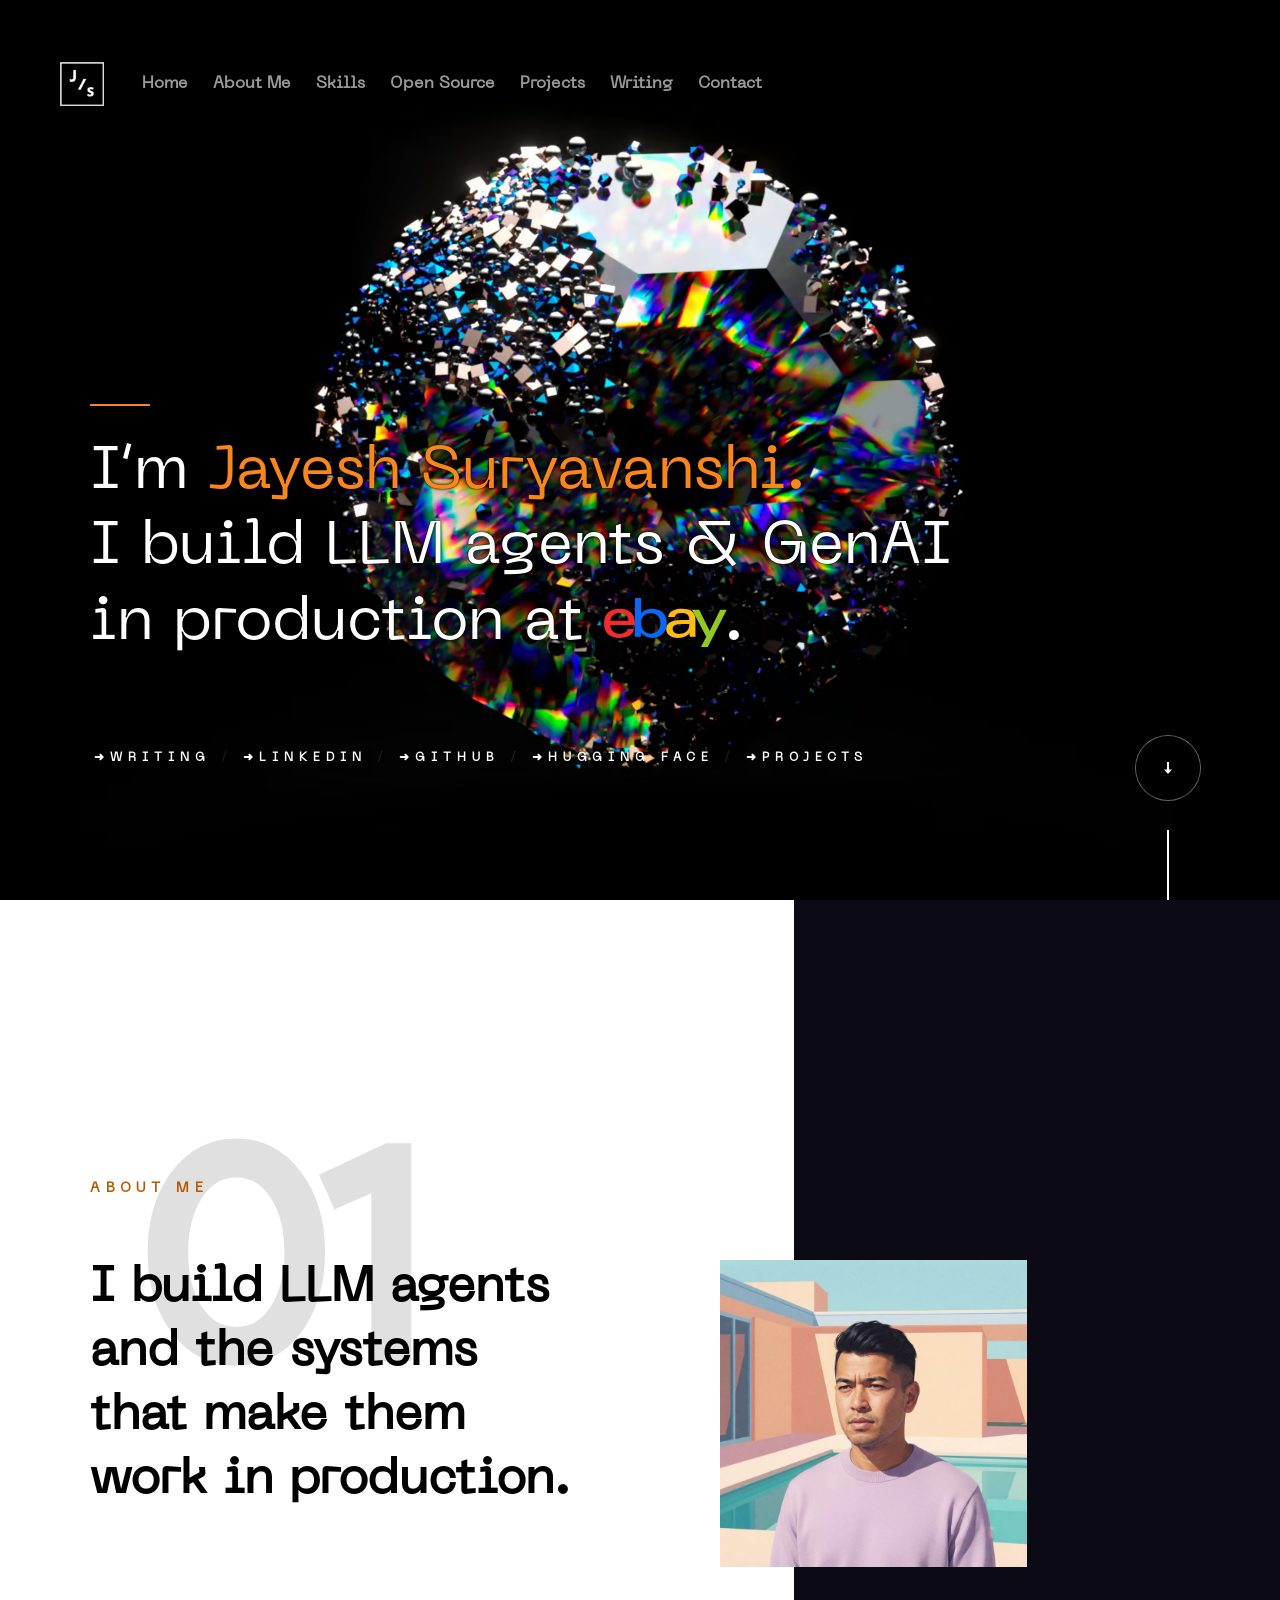
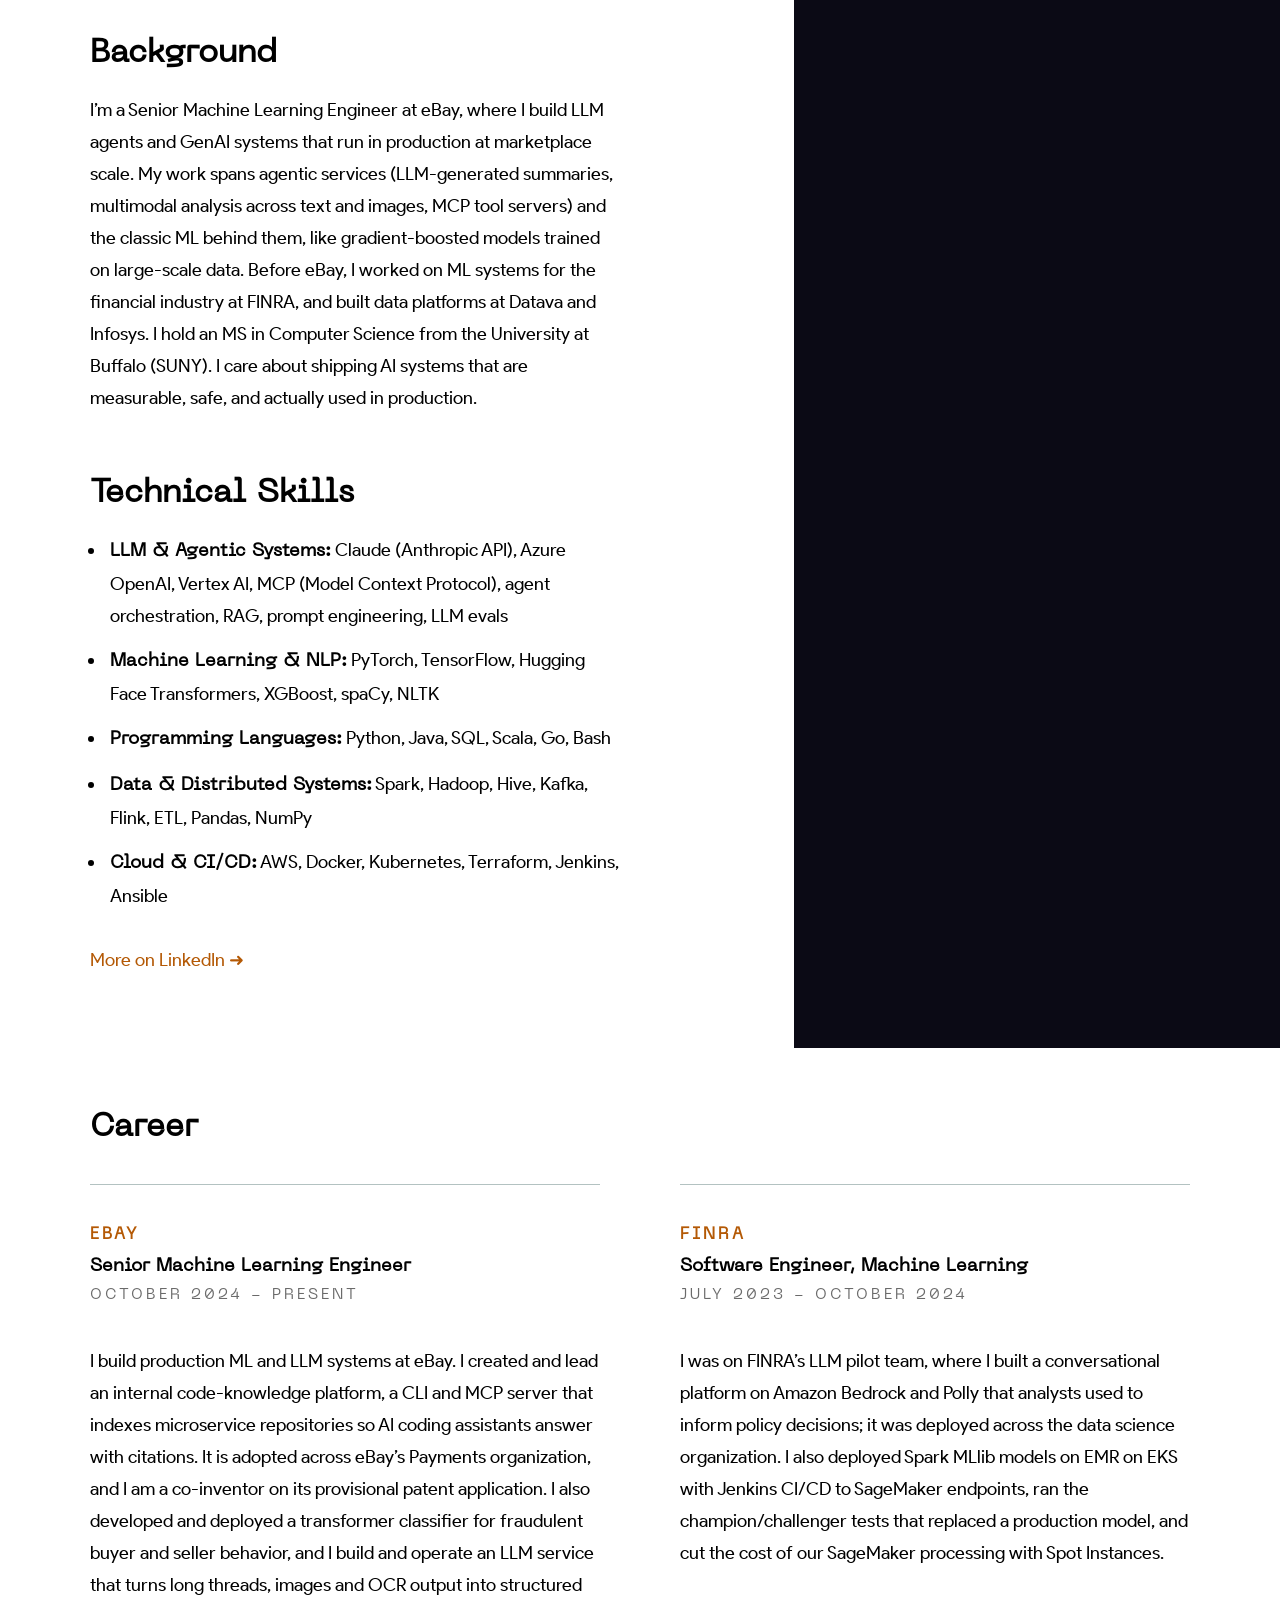
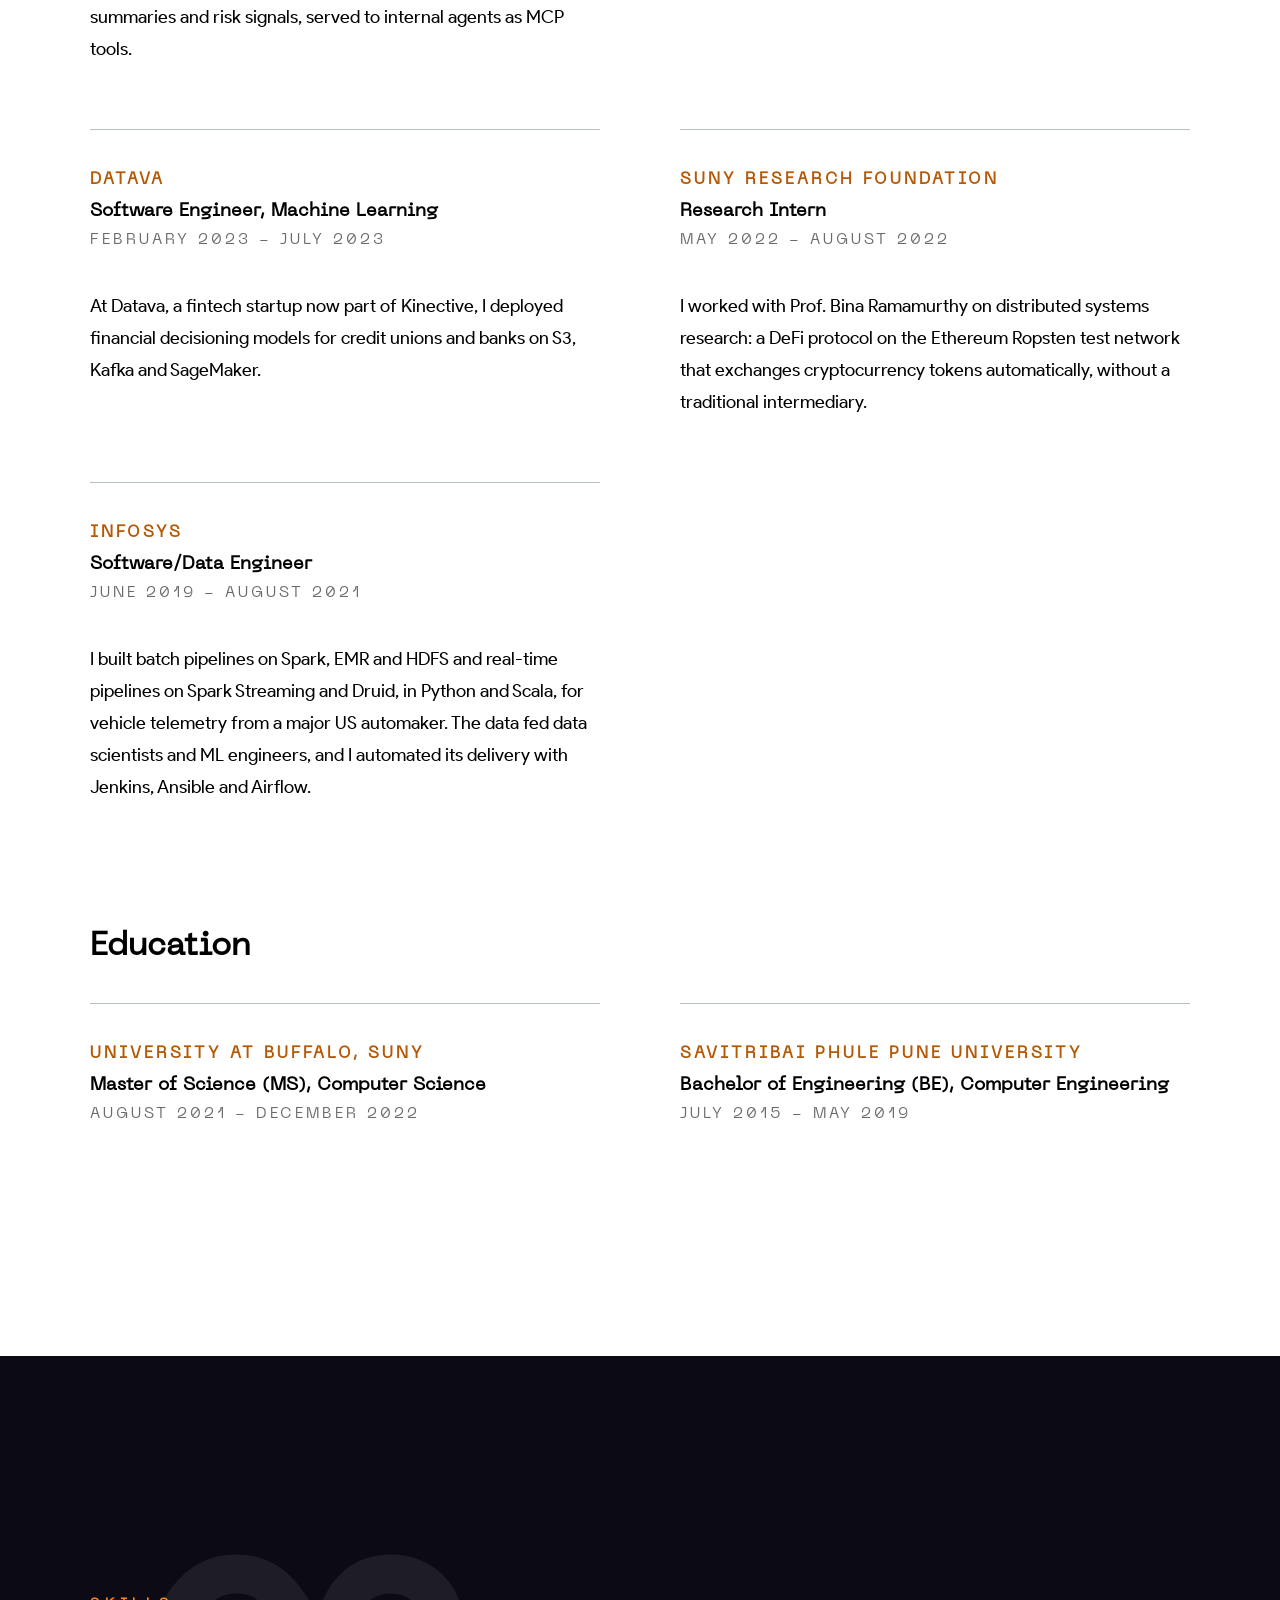
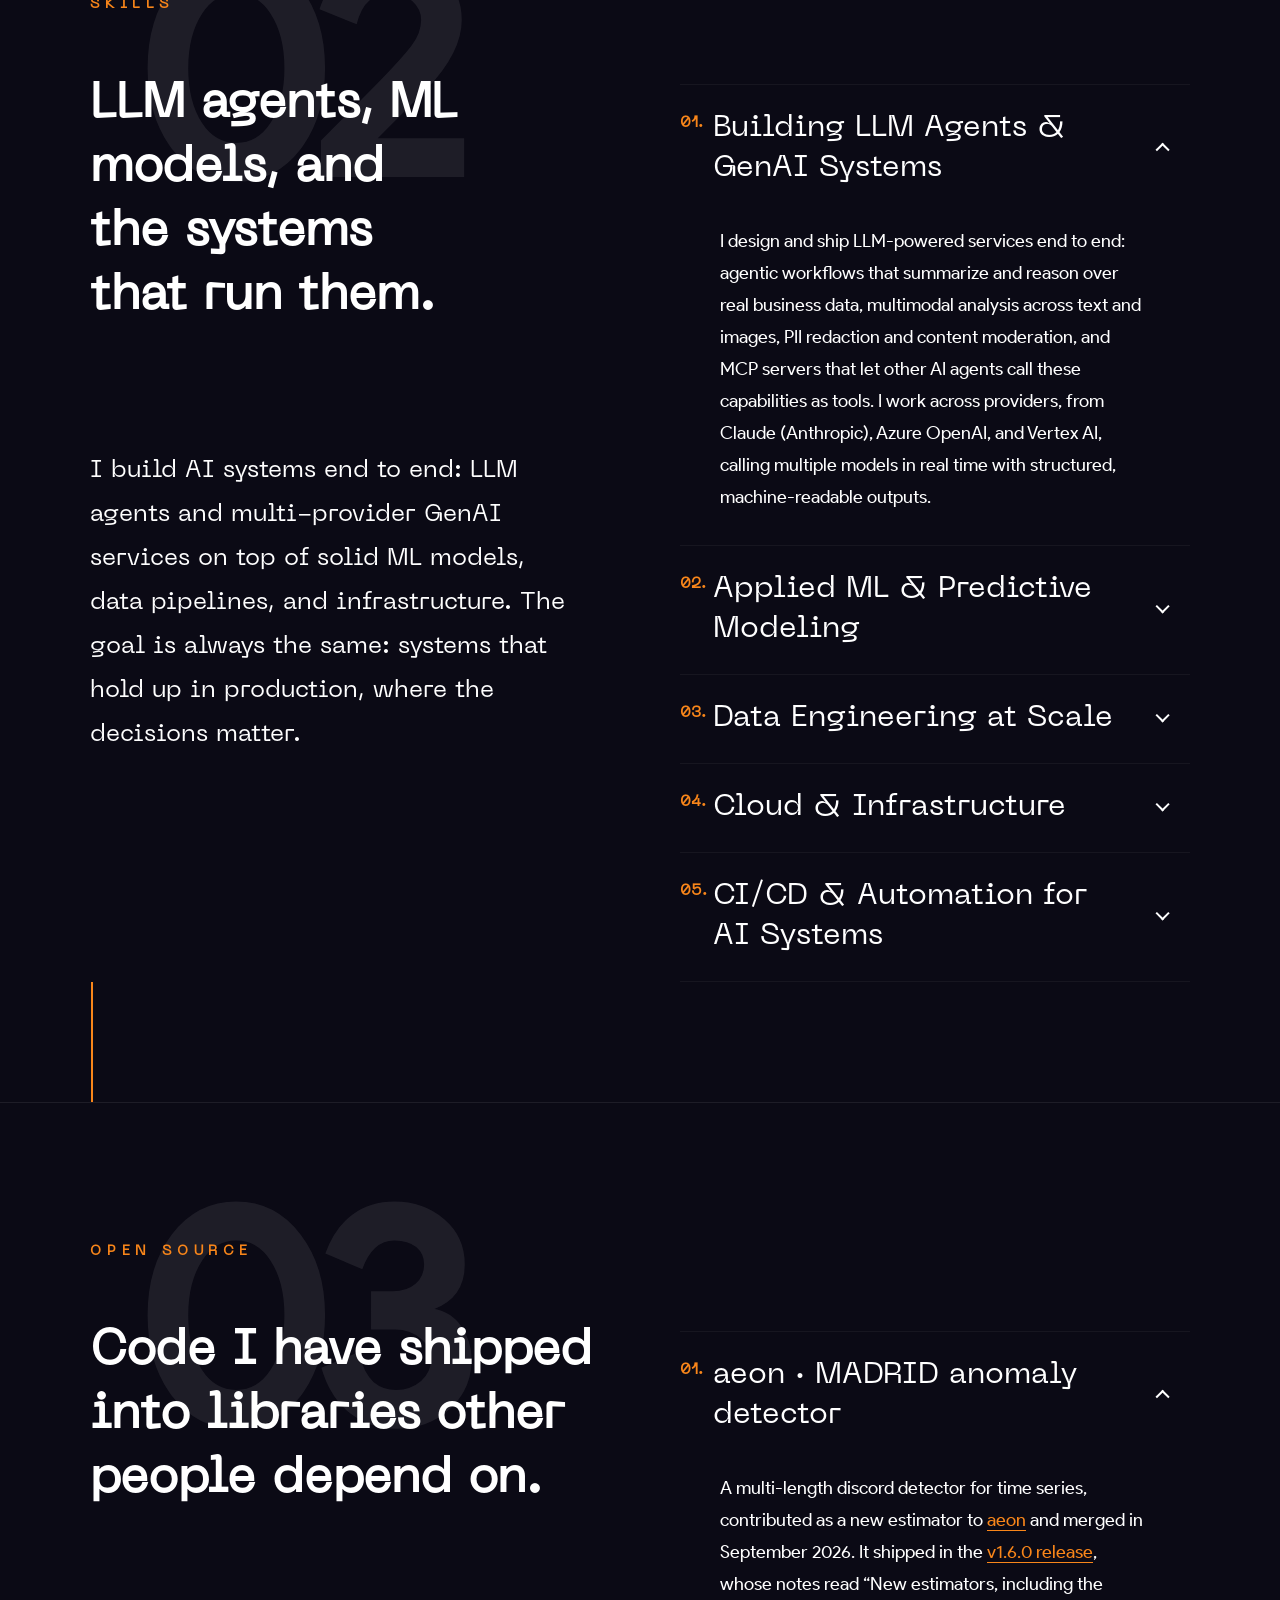
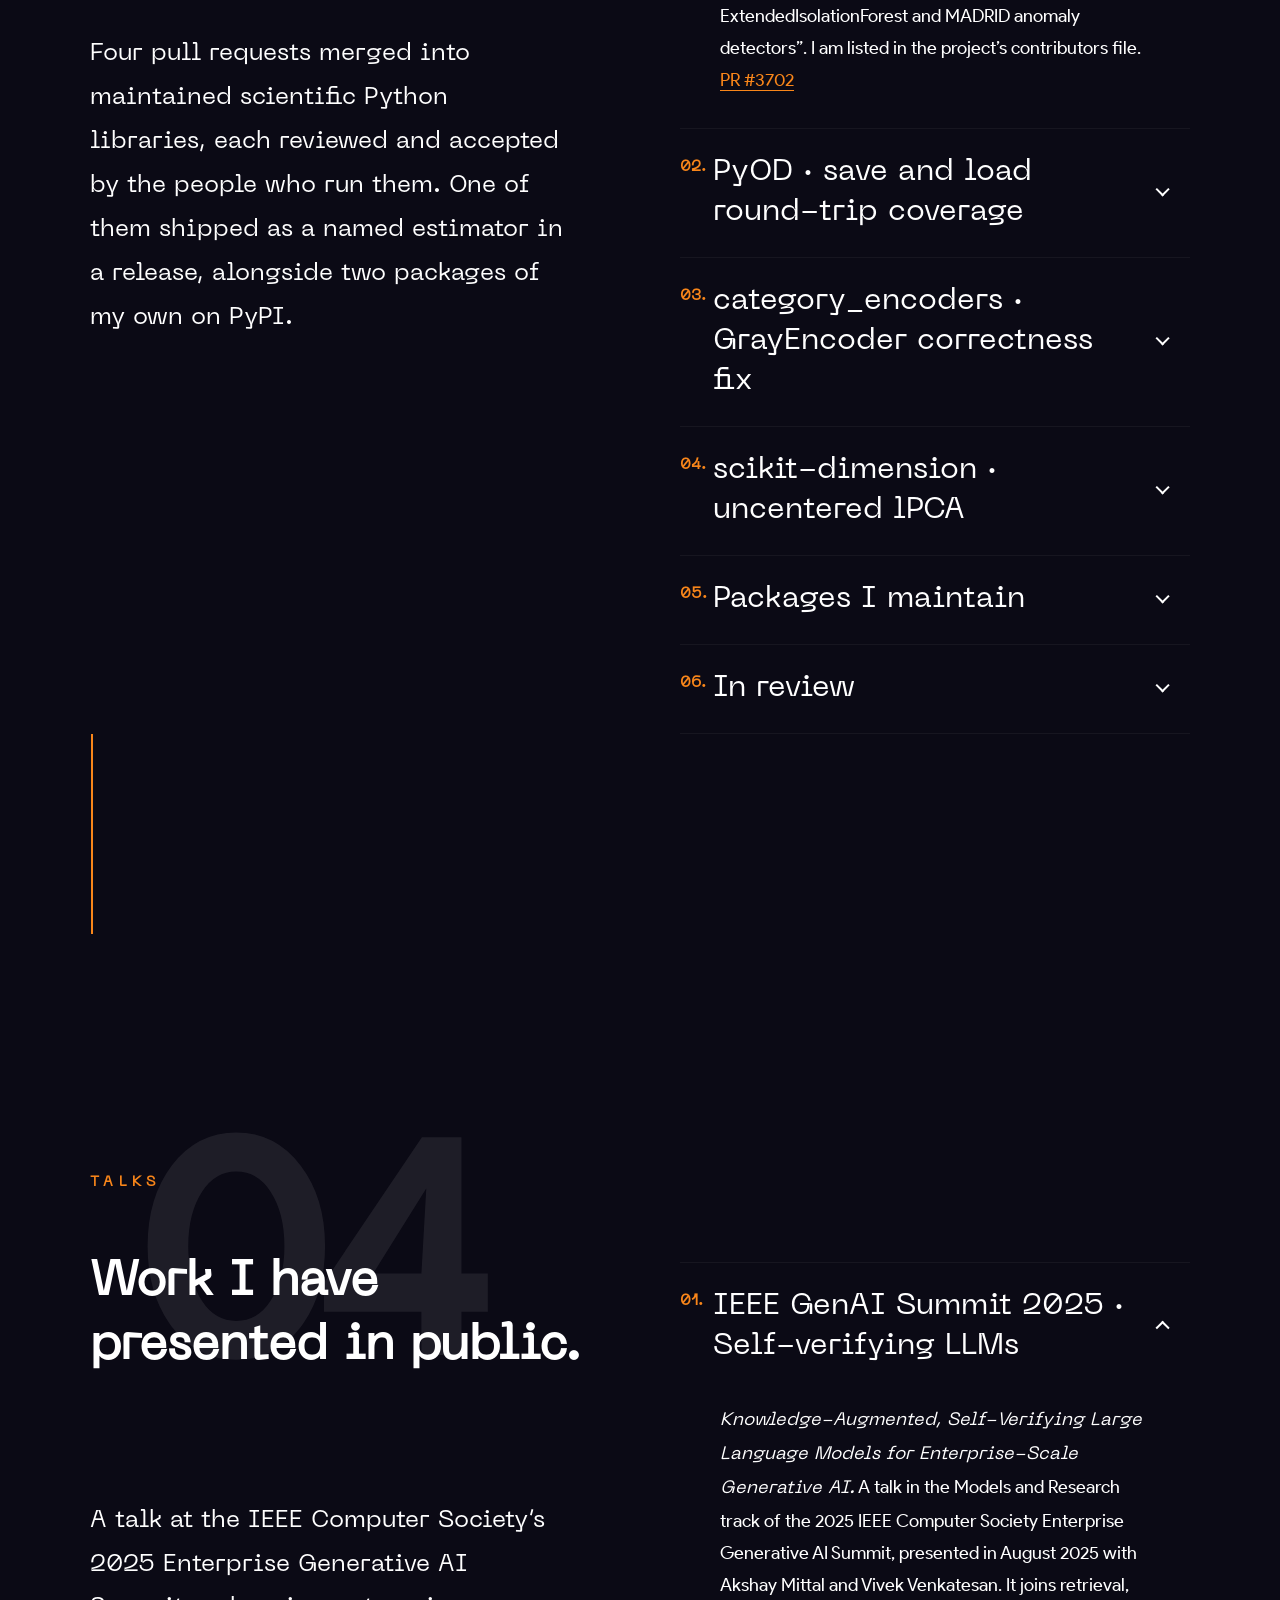
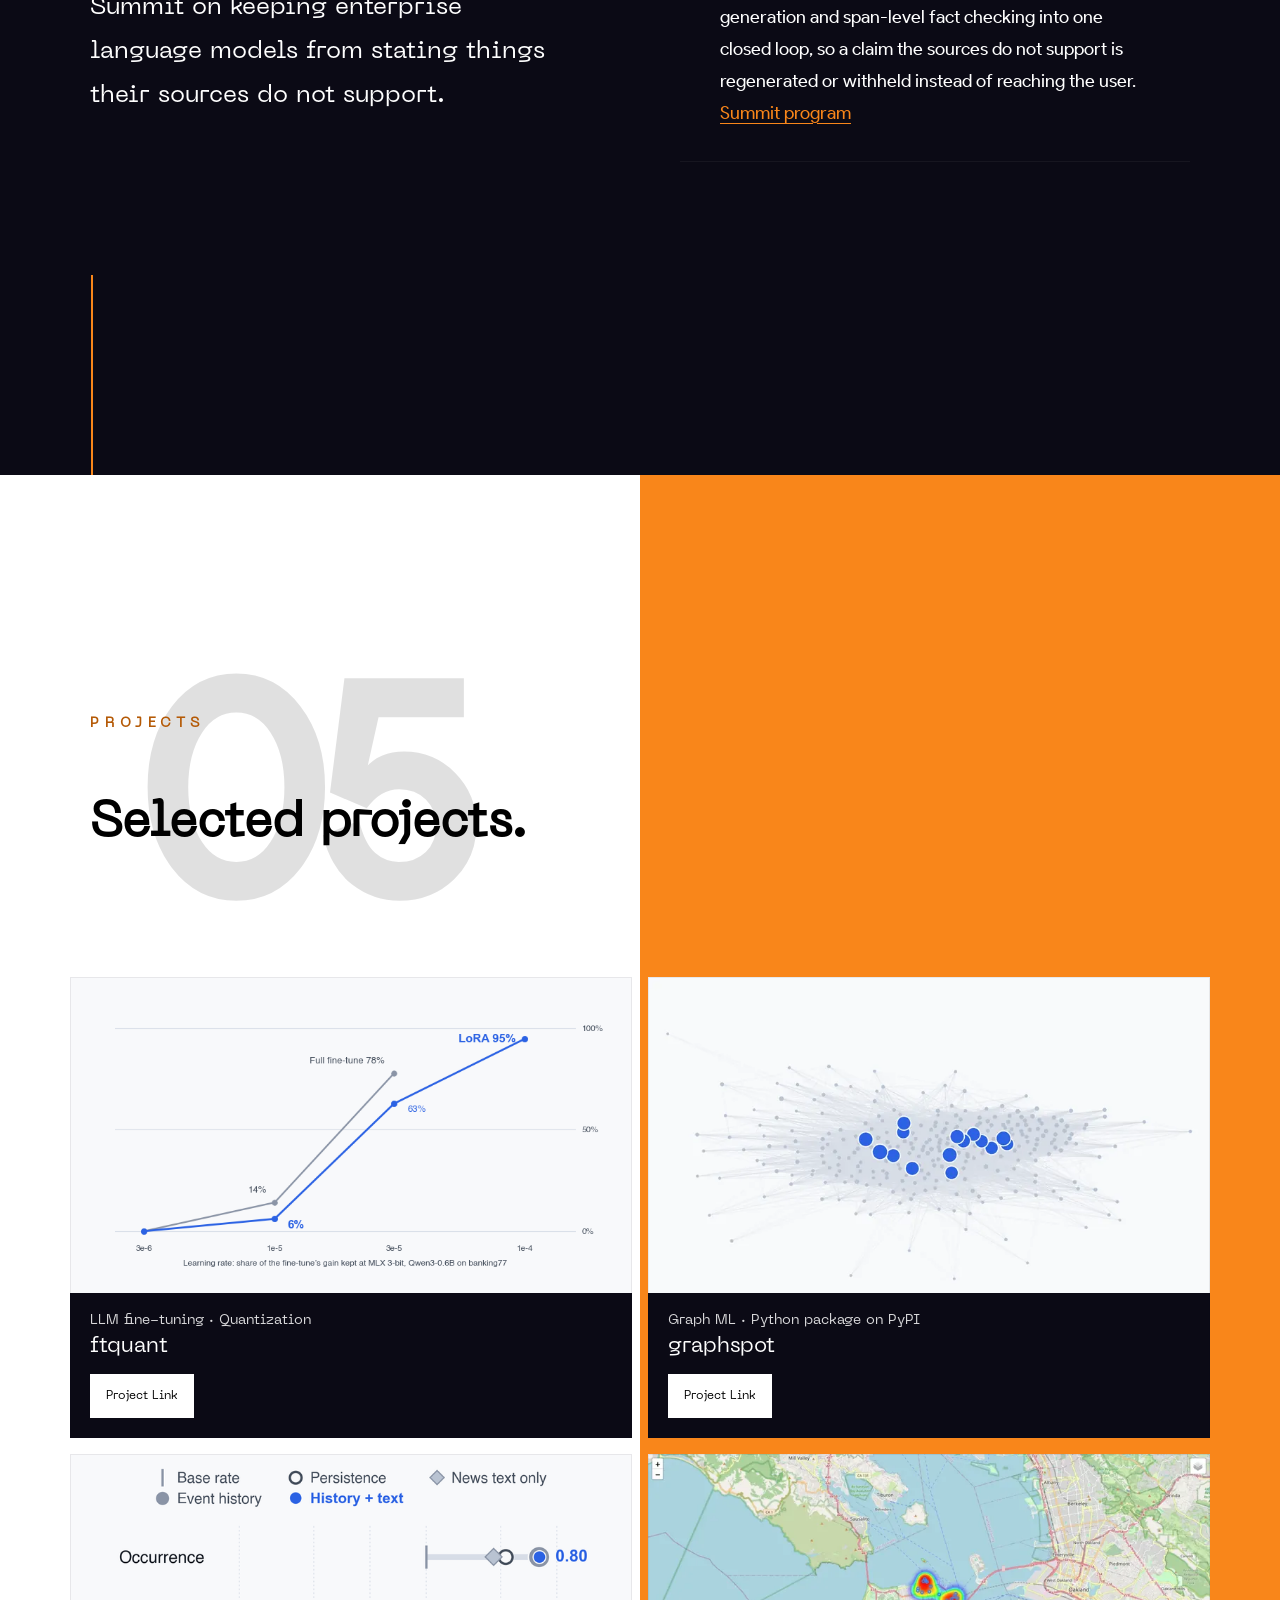
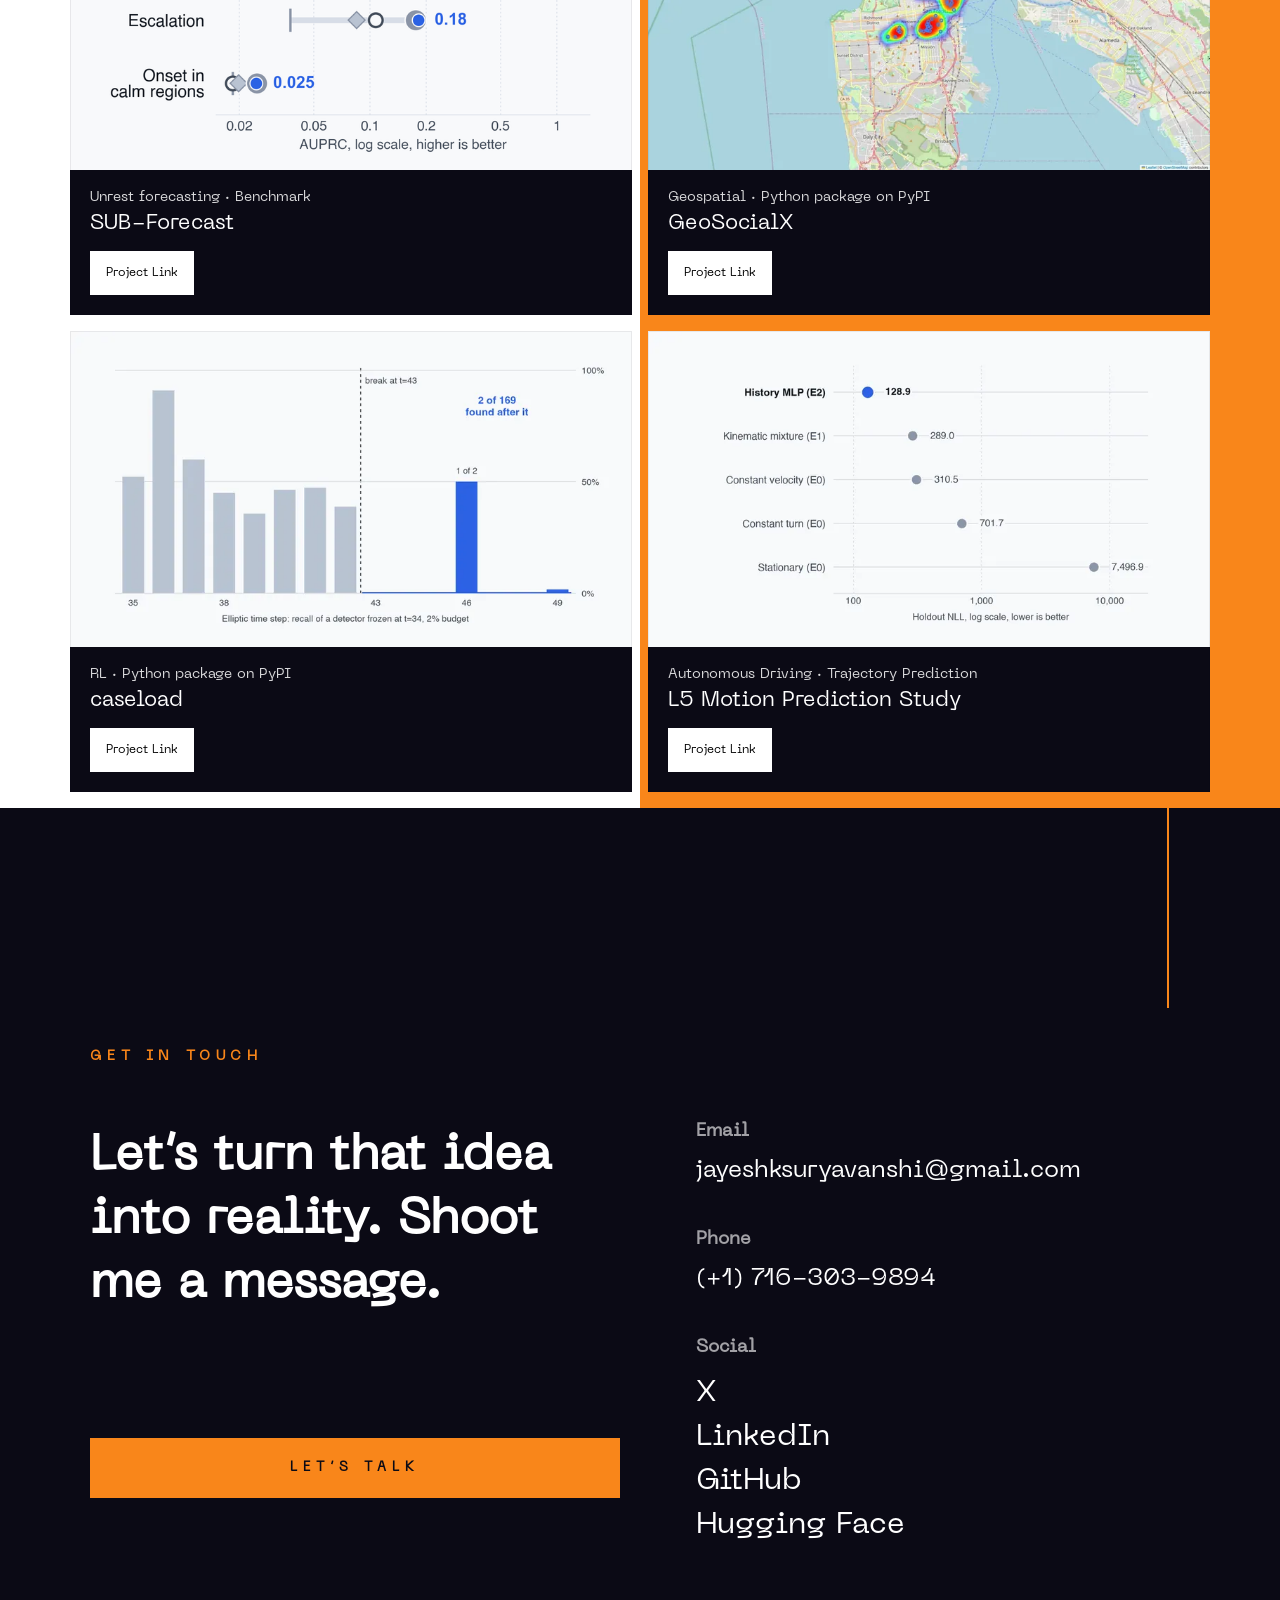
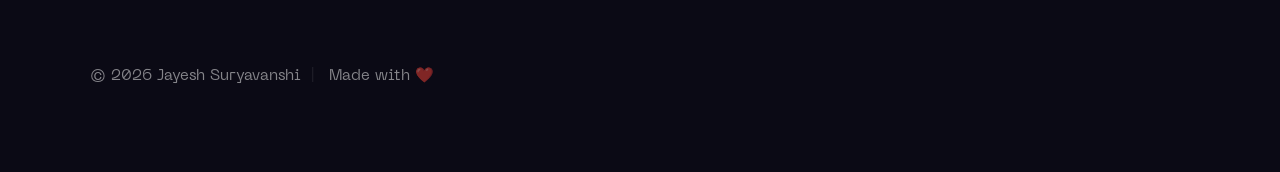
==== index.html @ 6afe3514 "Projects: add ftquant, a pre-registered study of fine-tune gains under MLX and GGUF quantization" ====
<!DOCTYPE html>
<html class="no-js" lang="en">

<head>

    <!--- basic page requirements
    ================================================== -->
    <meta charset="utf-8">
    <title>Jayesh Suryavanshi | Senior ML Engineer at eBay · LLM Agents & GenAI</title>
    <meta name="description" content="Jayesh Suryavanshi, Senior ML Engineer at eBay building production LLM agents and GenAI systems: MCP servers, multi-agent platforms, ML at marketplace scale.">
    <meta name="author" content="Jayesh Suryavanshi">
    <link rel="canonical" href="https://www.jayeshsuryavanshi.com/">

    <!-- Open Graph
    ================================================== -->
    <meta property="og:type" content="website">
    <meta property="og:url" content="https://www.jayeshsuryavanshi.com/">
    <meta property="og:site_name" content="Jayesh Suryavanshi">
    <meta property="og:title" content="Jayesh Suryavanshi | Senior ML Engineer at eBay · LLM Agents & GenAI">
    <meta property="og:description" content="Senior ML Engineer at eBay building production LLM agents and GenAI systems: MCP servers, multi-agent platforms, and ML at marketplace scale.">
    <meta property="og:image" content="https://www.jayeshsuryavanshi.com/images/og-home.jpg">
    <meta property="og:image:type" content="image/jpeg">
    <meta property="og:image:width" content="2400">
    <meta property="og:image:height" content="1260">
    <meta property="og:image:alt" content="Illustrated portrait of Jayesh Suryavanshi with the line: I build LLM agents &amp; GenAI in production at eBay.">

    <!-- Twitter Card
    ================================================== -->
    <meta name="twitter:card" content="summary_large_image">
    <meta name="twitter:site" content="@2jayesh3">
    <meta name="twitter:title" content="Jayesh Suryavanshi | Senior ML Engineer at eBay · LLM Agents & GenAI">
    <meta name="twitter:description" content="Senior ML Engineer at eBay building production LLM agents and GenAI systems: MCP servers, multi-agent platforms, and ML at marketplace scale.">
    <meta name="twitter:image" content="https://www.jayeshsuryavanshi.com/images/og-home.jpg">
    <meta name="twitter:image:alt" content="Illustrated portrait of Jayesh Suryavanshi with the line: I build LLM agents &amp; GenAI in production at eBay.">
    <meta name="twitter:creator" content="@2jayesh3">

    <!-- mobile specific
    ================================================== -->
    <meta name="viewport" content="width=device-width, initial-scale=1">
    <meta name="theme-color" content="#000000">

    <!-- CSS
    ================================================== -->
    <link rel="stylesheet" href="css/base.css?v=2">
    <link rel="stylesheet" href="css/main.css?v=9">
    <link rel="stylesheet" href="css/vendor.css?v=2">

    <!-- script
    ================================================== -->
    <script>
        document.documentElement.className = document.documentElement.className.replace(/\bno-js\b/, 'js');
        // back from the blog or another page of the site: skip the hero intro
        try { if (document.referrer && new URL(document.referrer).origin === location.origin) { document.documentElement.classList.add('ss-fast'); } } catch (e) {}
    </script>

    <!-- favicons
    ================================================== -->
    <link rel="apple-touch-icon" sizes="180x180" href="apple-touch-icon.png">
    <link rel="icon" type="image/png" sizes="32x32" href="favicon-32x32.png">
    <link rel="icon" type="image/png" sizes="16x16" href="favicon-16x16.png">
    <link rel="manifest" href="site.webmanifest">

    <!-- writing feed
    ================================================== -->
    <link rel="alternate" type="application/rss+xml" title="Jayesh Suryavanshi · Writing" href="https://www.jayeshsuryavanshi.com/blog/feed.xml">
    <link rel="alternate" type="application/feed+json" title="Jayesh Suryavanshi · Writing" href="https://www.jayeshsuryavanshi.com/blog/feed.json">

    <!-- structured data
    ================================================== -->
    <script type="application/ld+json">
    {
      "@context": "https://schema.org",
      "@type": "Person",
      "name": "Jayesh Suryavanshi",
      "jobTitle": "Senior Machine Learning Engineer",
      "worksFor": { "@type": "Organization", "name": "eBay" },
      "url": "https://www.jayeshsuryavanshi.com/",
      "image": "https://www.jayeshsuryavanshi.com/images/jayesh-portrait.webp",
      "email": "mailto:jayeshksuryavanshi@gmail.com",
      "alumniOf": [
        { "@type": "CollegeOrUniversity", "name": "University at Buffalo, SUNY" },
        { "@type": "CollegeOrUniversity", "name": "Savitribai Phule Pune University" }
      ],
      "knowsAbout": ["LLM agents", "Generative AI", "Machine Learning", "MCP", "Data Engineering"],
      "sameAs": [
        "https://www.linkedin.com/in/jayeshsuryavanshi/",
        "https://github.com/JayeshSuryavanshi",
        "https://huggingface.co/JaySuryavanshi",
        "https://x.com/2jayesh3"
      
      ]
    }
    </script>

    <style>
      /* The eBay wordmark sits inside the hero headline as inline SVG. Sized in
         em so it tracks the headline's responsive type scale, and nudged off the
         baseline because the mark carries a descender the text does not.
         aria-label on the svg keeps the sentence readable now the word is art. */
      .hero-ebay { display: inline-block; height: .82em; width: auto; vertical-align: -.14em;
                   /* the y ends in a diagonal that opens optical space, so the
                      following period reads as orphaned at the mechanically
                      correct spacing. pull it back a touch. em, so it scales. */
                   margin-right: -.06em; }
      /* an inline svg always allows a break after it, which left the period
         alone on its own line at some widths. keep the mark and the dot together. */
      .hero-ebay-wrap { white-space: nowrap; }
    </style>
</head>




<body id="top">

    <a class="skip-link" href="#main">Skip to content</a>



    <!-- preloader
    ================================================== -->
    <div id="preloader">
        <div id="loader" class="dots-fade">
            <div></div>
            <div></div>
            <div></div>
        </div>
    </div>


    <!-- header
    ================================================== -->
    <header class="s-header">

        <div class="header-logo">
            <a href="./">
                <picture>
                    <source srcset="images/logo-js.webp" type="image/webp">
                    <img src="images/logo-js.png" width="44" height="44" alt="Jayesh Suryavanshi">
                </picture>
            </a>
        </div>

        <button type="button" class="header-menu-toggle" aria-expanded="false" aria-controls="site-nav"><span>Menu</span></button>

        <div class="header-content" id="site-nav">

            <nav class="row header-nav-wrap">
                <ul class="header-nav">
                    <li><a class="smoothscroll larger-font" href="#hero" title="Home">Home</a></li>
                    <li><a class="smoothscroll larger-font" href="#about" title="About">About Me</a></li>
                    <li><a class="smoothscroll larger-font" href="#services" title="Skills">Skills</a></li>
                    <li><a class="smoothscroll larger-font" href="#open-source" title="Open source contributions">Open Source</a></li>
                    <li><a class="smoothscroll larger-font" href="#portfolio" title="Projects">Projects</a></li>
                    <li><a class="larger-font" href="blog/" title="Writing & studies">Writing</a></li>
                    <li><a class="smoothscroll larger-font" href="#contact" title="Contact Jayesh">Contact</a></li>

                </ul>
            </nav> <!-- end header-nav-wrap -->


        </div> <!-- end header-content -->

    </header>

    <main id="main">


    <!-- hero
    ================================================== -->
    <section id="hero" class="s-hero target-section">
        <!-- The still is frame 0 of the video, cut from the 4K master: the
             whole hero on phones and tablets (a portrait crop there), and what
             shows on desktop until the first video frame lands. -->
        <picture class="hero-still">
            <source media="(max-width: 900px) and (orientation: portrait)" srcset="/images/hero-still-portrait.webp" width="1512" height="2160">
            <img src="/images/hero-still-1920.webp" srcset="/images/hero-still-1920.webp 1920w, /images/hero-still-2560.webp 2560w, /images/hero-still-3840.webp 3840w" sizes="max(100vw, 177.7vh)" width="3840" height="2160" alt="" fetchpriority="high" decoding="async">
        </picture>
        <!-- Desktop only, no sources here on purpose: main.js picks the file
             the browser can decode in hardware (4K AV1, 4K HEVC or 1080p
             H.264), fetches all of it, and only then starts the loop. -->
        <video aria-hidden="true" playsinline="playsinline" muted="muted" loop="loop" preload="none"></video>

        <div class="row hero-content">

            <div class="column large-full">


                <h1>
                    I&rsquo;m <span class="hero-name">Jayesh Suryavanshi.</span><br>
                    I&nbsp;build LLM agents &amp; GenAI<br>
                    in production <span class="hero-ebay-wrap">at <svg class="hero-ebay" role="img" aria-label="eBay" viewBox="0 0 1000 400.75" xmlns="http://www.w3.org/2000/svg" focusable="false"><path fill="#ffbc13" d="m 633.07803,212.53323 c -45.43873,1.48929 -73.6715,9.689 -73.6715,39.61897 0,19.37591 15.44713,40.38162 54.66334,40.38162 52.57698,0 80.64259,-28.65902 80.64259,-75.66331 l 0.003,-5.16994 c -18.43302,0 -41.16414,0.16089 -61.63704,0.83266 z m 111.75103,62.10248 c 0,14.58313 0.42155,28.9782 1.69406,41.94092 h -46.61408 c -1.24325,-10.67368 -1.6972,-21.27945 -1.6972,-31.56656 -25.20195,30.97941 -55.17735,39.88537 -96.76149,39.88537 -61.67674,0 -94.70072,-32.59982 -94.70072,-70.30689 0,-54.61215 44.91583,-73.86739 122.89013,-75.65391 21.32332,-0.48686 45.27419,-0.55894 65.07531,-0.55894 l -0.003,-5.33606 c 0,-36.56098 -23.44364,-51.59335 -64.06765,-51.59335 -30.15876,0 -52.38579,12.48057 -54.6764,34.0468 h -52.65168 c 5.57217,-53.77165 62.06643,-67.37115 111.74005,-67.37115 59.50837,0 109.77228,21.17288 109.77228,84.11481 z"/><path fill="#f12c2d" d="m 199.63633,185.86602 c -1.94427,-46.87735 -35.77951,-64.41973 -71.94139,-64.41973 -38.99421,0 -70.12667,19.7327 -75.58026,64.41973 z M 51.034408,219.1909 c 2.704332,45.48365 34.069782,72.38437 77.197532,72.38437 29.88033,0 56.45979,-12.17498 65.35948,-38.66041 h 51.68424 c -10.05205,53.73979 -67.15384,71.98058 -116.303,71.98058 C 39.606424,324.89544 0,275.67889 0,209.30653 0,136.24203 40.965642,88.12194 129.78809,88.12194 c 70.69867,0 122.49992,36.99926 122.49992,117.75572 v 13.31324 z"/><path fill="#0968f6" d="m 380.83181,290.6235 c 46.57228,0 78.44078,-33.52181 78.44078,-84.10854 0,-50.58203 -31.8685,-84.10854 -78.44078,-84.10854 -46.31058,0 -78.44392,33.52651 -78.44392,84.10854 0,50.58673 32.13334,84.10854 78.44392,84.10854 z M 252.2854,0 h 50.10249 l -0.005,125.87707 c 24.55682,-29.25975 58.38892,-37.75513 91.68976,-37.75513 55.83503,0 117.85132,37.6773 117.85132,119.02875 0,68.12232 -49.32155,117.74475 -118.78114,117.74475 -36.35726,0 -70.58062,-13.04265 -91.68663,-38.88294 0,10.32107 -0.57618,20.72364 -1.70503,30.56413 h -49.17162 c 0.85513,-15.90944 1.70555,-35.7184 1.70555,-51.74693 z"/><path fill="#93c822" d="M 1000,96.45747 845.05541,400.75099 H 788.94926 L 833.49578,316.25589 716.89033,96.45747 h 58.6266 l 85.80469,171.73057 85.56283,-171.73057 z"/></svg>.</span>
                </h1>
                

                <ul class="hero-social">
                    <li>
                        <a href="blog/" title="Model studies &amp; field notes"><span aria-hidden="true">➜</span>Writing</a>
                    </li>
                    <li>
                        <a href="https://www.linkedin.com/in/jayeshsuryavanshi/" target="_blank" rel="noopener" title=""><span aria-hidden="true">➜</span>LinkedIn<span class="visually-hidden"> (opens in a new tab)</span></a>
                    </li>
                    <li>
                        <a href="https://github.com/JayeshSuryavanshi" target="_blank" rel="noopener" title=""><span aria-hidden="true">➜</span>GitHub<span class="visually-hidden"> (opens in a new tab)</span></a>
                    </li>
                    <li>
                        <a href="https://huggingface.co/JaySuryavanshi" target="_blank" rel="noopener" title=""><span aria-hidden="true">➜</span>Hugging Face<span class="visually-hidden"> (opens in a new tab)</span></a>
                    </li>
                    <li>
                        <a class="smoothscroll" href="#portfolio" title=""><span aria-hidden="true">➜</span>Projects</a>
                    </li>

                </ul> <!-- end hero-social -->

            </div>

        </div> <!-- end hero-content -->

        <div class="hero-scroll">
            <a href="#about" class="scroll-link smoothscroll" aria-label="Scroll to About">
                <svg xmlns="http://www.w3.org/2000/svg" width="24" height="24" viewBox="0 0 24 24" aria-hidden="true" focusable="false">
                    <path d="M12 24l-8-9h6v-15h4v15h6z" /></svg>
            </a>
        </div> <!-- end hero-scroll -->

    </section> <!-- end s-hero -->


    <!-- about
    ================================================== -->
    <section id="about" class="s-about target-section">

        <div class="s-about__section s-about__section--profile">

            <div class="right-vert-line"></div>

            <div class="row">
                <div class="column large-6 medium-8 tab-full">

                    <div class="section-intro" data-num="01" data-aos="fade-up">
                        <p class="subhead">About Me</p>
                        <h2 class="display-1">I build LLM agents and the systems that make them work in production.</h2>
                    </div>

                    <div class="profile-pic" data-aos="fade-up">
                        <img src="images/jayesh-portrait.webp?v=3" srcset="images/jayesh-portrait.webp?v=3 800w, images/jayesh-portrait-1024.webp 1024w" sizes="(max-width: 800px) min(62vw, 300px), (max-width: 1200px) 26vw, 24vw" width="800" height="800" loading="lazy" decoding="async" alt="Illustrated portrait of Jayesh Suryavanshi">
                    </div>

                    <h2 data-aos="fade-up">Background</h2>
                    <p data-aos="fade-up">
                        I&rsquo;m a Senior Machine Learning Engineer at eBay, where I build LLM agents and GenAI systems that run in production at marketplace scale.
                        My work spans agentic services (LLM-generated summaries, multimodal analysis across text and images,
                        MCP tool servers) and the classic ML behind them, like gradient-boosted models trained on large-scale data.
                        Before eBay, I worked on ML systems for the financial industry at FINRA, and built data platforms at Datava and Infosys.
                        I hold an MS in Computer Science from the University at Buffalo (SUNY).
                        I care about shipping AI systems that are measurable, safe, and actually used in production.
                    </p>

                    <h2>Technical Skills</h2>
                    <ul class="skills-list">
                        <li><b>LLM &amp; Agentic Systems:</b> Claude (Anthropic API), Azure OpenAI, Vertex AI, MCP (Model Context Protocol), agent orchestration, RAG, prompt engineering, LLM evals</li>
                        <li><b>Machine Learning &amp; NLP:</b> PyTorch, TensorFlow, Hugging Face Transformers, XGBoost, spaCy, NLTK</li>
                        <li><b>Programming Languages:</b> Python, Java, SQL, Scala, Go, Bash</li>
                        <li><b>Data &amp; Distributed Systems:</b> Spark, Hadoop, Hive, Kafka, Flink, ETL, Pandas, NumPy</li>
                        <li><b>Cloud &amp; CI/CD:</b> AWS, Docker, Kubernetes, Terraform, Jenkins, Ansible</li>
                    </ul>
                    <p>
                        <a href="https://www.linkedin.com/in/jayeshsuryavanshi/" target="_blank" rel="noopener">More on LinkedIn <span aria-hidden="true">➜</span><span class="visually-hidden"> (opens in a new tab)</span></a>
                    </p>

                </div>
            </div>

        </div> <!-- end s-about__section--profile -->

        <div class="s-about__section">

            <div class="row">
                <div class="column">
                    <h2 data-aos="fade-up">Career</h2>
                </div>
            </div>

            <div class="row block-large-1-2 block-900-full work-positions">

                <div class="column" data-aos="fade-up">
                    <div class="position">
                        <div class="position__header">
                            <h3 class="h6">
                                <span class="position__co"> <a href="https://www.ebay.com/">eBay</a> </span>
                                <span class="position__pos">Senior Machine Learning Engineer</span>
                            </h3>
                            <div class="position__timeframe">
                                October 2024 - Present
                            </div>
                        </div>

                        <p>
                            I build production ML and LLM systems at eBay. I created and lead an internal code-knowledge platform, a CLI and
                            MCP server that indexes microservice repositories so AI coding assistants answer with citations. It is adopted across
                            eBay&rsquo;s Payments organization, and I am a co-inventor on its provisional patent application. I also developed and
                            deployed a transformer classifier for fraudulent buyer and seller behavior, and I build and operate an LLM service that
                            turns long threads, images and OCR output into structured summaries and risk signals, served to internal agents as
                            MCP tools.
                        </p>
                    </div>
                </div>

                <div class="column" data-aos="fade-up">
                    <div class="position">
                        <div class="position__header">
                            <h3 class="h6">
                                <span class="position__co"> <a href="https://www.finra.org/">FINRA</a> </span>
                                <span class="position__pos">Software Engineer, Machine Learning</span>
                            </h3>
                            <div class="position__timeframe">
                                July 2023 - October 2024
                            </div>
                        </div>

                        <p>
                            I was on FINRA&rsquo;s LLM pilot team, where I built a conversational platform on Amazon Bedrock and Polly that analysts
                            used to inform policy decisions; it was deployed across the data science organization. I also deployed Spark MLlib
                            models on EMR on EKS with Jenkins CI/CD to SageMaker endpoints, ran the champion/challenger tests that replaced a
                            production model, and cut the cost of our SageMaker processing with Spot Instances.
                        </p>
                    </div>
                </div> <!-- end column -->


                <div class="column" data-aos="fade-up">
                    <div class="position">
                        <div class="position__header">
                            <h3 class="h6">
                                <span class="position__co"> <a href="https://datava.com/">Datava</a> </span>
                                <span class="position__pos">Software Engineer, Machine Learning</span>
                            </h3>
                            <div class="position__timeframe">
                                February 2023 - July 2023
                            </div>
                        </div>

                        <p>
                            At Datava, a fintech startup now part of Kinective, I deployed financial decisioning models for credit unions and
                            banks on S3, Kafka and SageMaker.
                        </p>
                    </div>
                </div> <!-- end column -->

                <div class="column" data-aos="fade-up">
                    <div class="position">
                        <div class="position__header">
                            <h3 class="h6">
                                <span class="position__co"> <a href="https://www.rfsuny.org/">SUNY Research Foundation</a> </span>
                                <span class="position__pos">Research Intern</span>
                            </h3>
                            <div class="position__timeframe">
                                May 2022 - August 2022
                            </div>
                        </div>

                        <p>
                            I worked with Prof. Bina Ramamurthy on distributed systems research: a DeFi protocol on the Ethereum Ropsten test
                            network that exchanges cryptocurrency tokens automatically, without a traditional intermediary.
                        </p>
                    </div>
                </div> <!-- end column -->

                <div class="column" data-aos="fade-up">
                    <div class="position">
                        <div class="position__header">
                            <h3 class="h6">
                                <span class="position__co"> <a href="https://www.infosys.com/">Infosys</a> </span>
                                <span class="position__pos">Software/Data Engineer</span>
                            </h3>
                            <div class="position__timeframe">
                                June 2019 - August 2021
                            </div>
                        </div>

                        <p>
                            I built batch pipelines on Spark, EMR and HDFS and real-time pipelines on Spark Streaming and Druid, in Python and
                            Scala, for vehicle telemetry from a major US automaker. The data fed data scientists and ML engineers, and I automated
                            its delivery with Jenkins, Ansible and Airflow.
                        </p>
                    </div>
                </div> <!-- end column -->

            </div> 

        </div> 

        <div class="s-about__section">

            <div class="row">
                <div class="column">
                    <h2 data-aos="fade-up">Education</h2>
                </div>
            </div>

            <div class="row block-large-1-2 block-900-full work-positions">

                <div class="column" data-aos="fade-up">
                    <div class="position">
                        <div class="position__header">
                            <h3 class="h6">
                                <span class="position__co"> <a href="https://www.buffalo.edu/">University at Buffalo, SUNY</a> </span>
                                <span class="position__pos">Master of Science (MS), Computer Science</span>
                            </h3>
                            <div class="position__timeframe">
                                August 2021 - December 2022
                            </div>
                        </div>

                        <!-- I am working as a blockchain researcher and developer at SUNY RF, New York under Prof. Dr. Bina Ramamurthy. -->
                    </div>
                </div> <!-- end column -->

                <div class="column" data-aos="fade-up">
                    <div class="position">
                        <div class="position__header">
                            <h3 class="h6">
                                <span class="position__co"> <a href="https://www.unipune.ac.in/">Savitribai Phule Pune University</a> </span>
                                <span class="position__pos">Bachelor of Engineering (BE), Computer Engineering</span>
                            </h3>
                            <div class="position__timeframe">
                                July 2015 - May 2019
                            </div>
                        </div>
                    </div>
                </div> <!-- end column -->
                </div> <!-- end work-positions row -->
            </div> <!-- end s-about__section -->
                
    </section> 


    <!-- services
    ================================================== -->
    <section id="services" class="s-services target-section h-dark-bg">

        <div class="row s-services__content">

            <div class="vert-line"></div>

            <div class="column large-6 s-services__leftcol">
                <div class="section-intro" data-num="02" data-aos="fade-up">
                    <p class="subhead">Skills</p>

                    <h2 class="display-1">
                        LLM agents, ML models, and the systems that run them.
                    </h2>
                </div>

                <p class="lead" data-aos="fade-up">
                    I build AI systems end to end: LLM agents and multi-provider GenAI services on top of
                    solid ML models, data pipelines, and infrastructure. The goal is always the same:
                    systems that hold up in production, where the decisions matter.
                </p>
            </div> <!-- end  s-services--leftcol -->

            <div class="column large-6">
                <ul class="services-list" data-aos="fade-up">
                    <li class="services-list__item is-active">
                        <div class="services-list__item-header">
                            <h3 class="h5"><button type="button" class="services-list__toggle" aria-expanded="true" aria-controls="svc-1">Building LLM Agents &amp; GenAI Systems</button></h3>
                        </div>
                        <div class="services-list__item-body" id="svc-1">
                            <p>
                                I design and ship LLM-powered services end to end: agentic workflows that summarize and reason over real business data,
                                multimodal analysis across text and images, PII redaction and content moderation, and MCP servers that let other
                                AI agents call these capabilities as tools. I work across providers, from Claude (Anthropic), Azure OpenAI, and
                                Vertex AI, calling multiple models in real time with structured, machine-readable outputs.
                            </p>
                        </div>
                    </li> <!-- services-list__item -->
                    <li class="services-list__item">
                        <div class="services-list__item-header">
                            <h3 class="h5"><button type="button" class="services-list__toggle" aria-expanded="false" aria-controls="svc-2">Applied ML &amp; Predictive Modeling</button></h3>
                        </div>
                        <div class="services-list__item-body" id="svc-2">
                            <p>
                                I build predictive models that drive real product decisions, including multi-stage gradient-boosted cascades
                                that refine their predictions as new signals arrive. Trained on distributed data at scale, and treated as
                                products: feature pipelines, monitoring, and evaluation matter as much as the model itself.
                            </p>
                        </div>
                    </li>
                    <li class="services-list__item">
                        <div class="services-list__item-header">
                            <h3 class="h5"><button type="button" class="services-list__toggle" aria-expanded="false" aria-controls="svc-3">Data Engineering at Scale</button></h3>
                        </div>
                        <div class="services-list__item-body" id="svc-3">
                            <p>
                                Models are only as good as the data behind them. I design and maintain pipelines on Spark, Hadoop, Hive, and
                                Kafka that turn massive, messy datasets into reliable features and signals (batch and real-time) so both
                                ML models and LLM systems have clean inputs.
                            </p>
                        </div>
                    </li> <!-- services-list__item -->
                    <li class="services-list__item">
                        <div class="services-list__item-header">
                            <h3 class="h5"><button type="button" class="services-list__toggle" aria-expanded="false" aria-controls="svc-4">Cloud &amp; Infrastructure</button></h3>
                        </div>
                        <div class="services-list__item-body" id="svc-4">
                            <p>
                                I run AI workloads on cloud infrastructure using AWS, Docker, Kubernetes, and Terraform, deploying and
                                scaling services with an emphasis on reliability, observability, and cost. Infrastructure as code by default.
                            </p>
                        </div>
                    </li> <!-- services-list__item -->
                    <li class="services-list__item">
                        <div class="services-list__item-header">
                            <h3 class="h5"><button type="button" class="services-list__toggle" aria-expanded="false" aria-controls="svc-5">CI/CD &amp; Automation for AI Systems</button></h3>
                        </div>
                        <div class="services-list__item-body" id="svc-5">
                            <p>
                                I automate the path to production with Jenkins, Airflow, and Git-based workflows, including CI validation
                                and security scanning for agent configurations, and tooling that generates LLM-readable documentation for
                                codebases. Shipping AI safely should be repeatable, not heroic.
                            </p>
                        </div>
                    </li> <!-- services-list__item -->
                    <!-- services-list__item -->
                </ul> <!-- end services-list -->
            </div>

        </div> <!-- s-services__content -->

    </section> <!-- end s-services -->


    <!-- open source
    ================================================== -->
    <section id="open-source" class="s-services target-section h-dark-bg">

        <div class="row s-services__content">

            <div class="vert-line"></div>

            <div class="column large-6 s-services__leftcol">
                <div class="section-intro" data-num="03" data-aos="fade-up">
                    <p class="subhead">Open Source</p>

                    <h2 class="display-1">
                        Code I have shipped into libraries other people depend on.
                    </h2>
                </div>

                <p class="lead" data-aos="fade-up">
                    Four pull requests merged into maintained scientific Python libraries, each reviewed and
                    accepted by the people who run them. One of them shipped as a named estimator in a
                    release, alongside two packages of my own on PyPI.
                </p>
            </div> <!-- end s-services--leftcol -->

            <div class="column large-6">
                <ul class="services-list" data-aos="fade-up">
                    <li class="services-list__item is-active">
                        <div class="services-list__item-header">
                            <h3 class="h5"><button type="button" class="services-list__toggle" aria-expanded="true" aria-controls="svc-6">aeon&nbsp;&middot; MADRID anomaly detector</button></h3>
                        </div>
                        <div class="services-list__item-body" id="svc-6">
                            <p>
                                A multi-length discord detector for time series, contributed as a new estimator to
                                <a href="https://github.com/aeon-toolkit/aeon" target="_blank" rel="noopener">aeon<span class="visually-hidden"> (opens in a new tab)</span></a>
                                and merged in September 2026. It shipped in the
                                <a href="https://github.com/aeon-toolkit/aeon/releases/tag/v1.6.0" target="_blank" rel="noopener">v1.6.0 release<span class="visually-hidden"> (opens in a new tab)</span></a>,
                                whose notes read &ldquo;New estimators, including the ExtendedIsolationForest and MADRID
                                anomaly detectors&rdquo;. I am listed in the project&rsquo;s contributors file.
                                <a href="https://github.com/aeon-toolkit/aeon/pull/3702" target="_blank" rel="noopener">PR #3702<span class="visually-hidden"> (opens in a new tab)</span></a>
                            </p>
                        </div>
                    </li> <!-- services-list__item -->
                    <li class="services-list__item">
                        <div class="services-list__item-header">
                            <h3 class="h5"><button type="button" class="services-list__toggle" aria-expanded="false" aria-controls="svc-7">PyOD&nbsp;&middot; save and load round-&#8288;trip coverage</button></h3>
                        </div>
                        <div class="services-list__item-body" id="svc-7">
                            <p>
                                Test coverage across the torch-free core detectors of
                                <a href="https://github.com/yzhao062/pyod" target="_blank" rel="noopener">PyOD<span class="visually-hidden"> (opens in a new tab)</span></a>,
                                the most widely used anomaly detection library in Python: 23 of them are
                                proven to survive a save and load round trip, and 21 a clone round trip.
                                Merged by the library&rsquo;s creator in August 2026, closing a long-standing issue.
                                <a href="https://github.com/yzhao062/pyod/pull/708" target="_blank" rel="noopener">PR #708<span class="visually-hidden"> (opens in a new tab)</span></a>
                            </p>
                        </div>
                    </li> <!-- services-list__item -->
                    <li class="services-list__item">
                        <div class="services-list__item-header">
                            <h3 class="h5"><button type="button" class="services-list__toggle" aria-expanded="false" aria-controls="svc-8">category_<wbr>encoders&nbsp;&middot; GrayEncoder correctness fix</button></h3>
                        </div>
                        <div class="services-list__item-body" id="svc-8">
                            <p>
                                <code>GrayEncoder.inverse_transform</code> did not recover the original values it had
                                encoded, so a documented round trip silently returned the wrong answer. Fixed with a
                                regression test and merged by the lead maintainer of
                                <a href="https://github.com/scikit-learn-contrib/category_encoders" target="_blank" rel="noopener">scikit-learn-contrib/category_encoders<span class="visually-hidden"> (opens in a new tab)</span></a>.
                                <a href="https://github.com/scikit-learn-contrib/category_encoders/pull/499" target="_blank" rel="noopener">PR #499<span class="visually-hidden"> (opens in a new tab)</span></a>
                            </p>
                        </div>
                    </li> <!-- services-list__item -->
                    <li class="services-list__item">
                        <div class="services-list__item-header">
                            <h3 class="h5"><button type="button" class="services-list__toggle" aria-expanded="false" aria-controls="svc-9">scikit-&#8288;dimension&nbsp;&middot; uncentered lPCA</button></h3>
                        </div>
                        <div class="services-list__item-body" id="svc-9">
                            <p>
                                Added a <code>center</code> option to the lPCA intrinsic-dimension estimator, so it can
                                run on uncentered data where the origin carries meaning rather than forcing a
                                recentering that changes the estimate.
                                <a href="https://github.com/scikit-learn-contrib/scikit-dimension/pull/41" target="_blank" rel="noopener">PR #41<span class="visually-hidden"> (opens in a new tab)</span></a>
                            </p>
                        </div>
                    </li> <!-- services-list__item -->
                    <li class="services-list__item">
                        <div class="services-list__item-header">
                            <h3 class="h5"><button type="button" class="services-list__toggle" aria-expanded="false" aria-controls="svc-10">Packages I maintain</button></h3>
                        </div>
                        <div class="services-list__item-body" id="svc-10">
                            <p>
                                <a href="https://pypi.org/project/graphspot/" target="_blank" rel="noopener">graphspot<span class="visually-hidden"> (opens in a new tab)</span></a>
                                is inductive graph anomaly detection with honest flat baselines and a core that does not
                                require torch, which the comparable libraries do without declaring it. It ships
                                flat baselines beside the graph models on purpose, because a detector on raw
                                features is a genuinely hard baseline: on Reddit, the BOND benchmark has LOF
                                outscoring every deep graph model.
                                <a href="https://pypi.org/project/geosocialx/" target="_blank" rel="noopener">GeoSocialX<span class="visually-hidden"> (opens in a new tab)</span></a>
                                maps the geography of geotagged social data and reports its coverage before it maps
                                anything, because most posts carry no location at all. Both install from PyPI.
                            </p>
                        </div>
                    </li> <!-- services-list__item -->
                    <li class="services-list__item">
                        <div class="services-list__item-header">
                            <h3 class="h5"><button type="button" class="services-list__toggle" aria-expanded="false" aria-controls="svc-11">In review</button></h3>
                        </div>
                        <div class="services-list__item-body" id="svc-11">
                            <p>
                                Twelve further pull requests are open with maintainers, across
                                <a href="https://github.com/scikit-learn/scikit-learn/pull/34629" target="_blank" rel="noopener">scikit-learn<span class="visually-hidden"> (opens in a new tab)</span></a>,
                                PyOD, river, imbalanced-learn, hiclass, pythresh, DeepOD and aeon. Four add new
                                detectors, the other eight are correctness fixes. Open is not merged, so I count them separately.
                            </p>
                        </div>
                    </li> <!-- services-list__item -->
                </ul> <!-- end services-list -->
            </div>

        </div> <!-- s-services__content -->

    </section> <!-- end s-services -->


    <!-- talks
    ================================================== -->
    <section id="talks" class="s-services target-section h-dark-bg">

        <div class="row s-services__content">

            <div class="vert-line"></div>

            <div class="column large-6 s-services__leftcol">
                <div class="section-intro" data-num="04" data-aos="fade-up">
                    <p class="subhead">Talks</p>

                    <h2 class="display-1">
                        Work I have presented in public.
                    </h2>
                </div>

                <p class="lead" data-aos="fade-up">
                    A talk at the IEEE Computer Society&rsquo;s 2025 Enterprise Generative AI Summit on
                    keeping enterprise language models from stating things their sources do not support.
                </p>
            </div> <!-- end s-services--leftcol -->

            <div class="column large-6">
                <ul class="services-list" data-aos="fade-up">
                    <li class="services-list__item is-active">
                        <div class="services-list__item-header">
                            <h3 class="h5"><button type="button" class="services-list__toggle" aria-expanded="true" aria-controls="svc-12">IEEE GenAI Summit 2025&nbsp;&middot; Self-verifying LLMs</button></h3>
                        </div>
                        <div class="services-list__item-body" id="svc-12">
                            <p>
                                <em>Knowledge-Augmented, Self-Verifying Large Language Models for Enterprise-Scale
                                Generative AI.</em> A talk in the Models and Research track of the 2025 IEEE Computer
                                Society Enterprise Generative AI Summit, presented in August 2025 with Akshay Mittal and
                                Vivek Venkatesan. It joins retrieval, generation and span-level fact checking into one
                                closed loop, so a claim the sources do not support is regenerated or withheld instead
                                of reaching the user.
                                <a href="https://ieee-genai.conferences.computer.org/2025/program/" target="_blank" rel="noopener">Summit program<span class="visually-hidden"> (opens in a new tab)</span></a>
                            </p>
                        </div>
                    </li> <!-- services-list__item -->
                </ul> <!-- end services-list -->
            </div>

        </div> <!-- s-services__content -->

    </section> <!-- end s-services -->


    <!-- portfolio
    ================================================== -->
    <section id="portfolio" class="s-portfolio target-section">

        <div class="row s-portfolio__header">
            <div class="column large-6 medium-8 tab-full">
                <div class="section-intro" data-num="05" data-aos="fade-up">
                    <p class="subhead">Projects</p>
                    <h2 class="display-1">
                        Selected projects.
                    </h2>
                </div>
            </div>
        </div> <!-- s-porfolio__header -->

        <div class="row s-porfolio__list block-large-1-2 block-tab-full collapse">

             <!-- end column -->

            <div class="column">
                <div class="folio-item">
                    <div class="folio-item__thumb">
                        <a class="folio-item__thumb-link" href="images/portfolio/gallery/ftquant-3840.webp" data-small="images/portfolio/gallery/ftquant.webp 1600x900"
                            title="ftquant: share of the gain kept at MLX 3-bit, by learning rate" data-size="3840x2160">
                            <img decoding="async" loading="lazy" src="images/portfolio/gallery/ftquant-800.webp" srcset="images/portfolio/gallery/ftquant-800.webp 800w, images/portfolio/gallery/ftquant-1200.webp 1200w, images/portfolio/gallery/ftquant.webp 1600w" sizes="(min-width: 1350px) 600px, (min-width: 601px) 45vw, calc(100vw - 48px)" alt="Line chart of the share of a fine-tune&rsquo;s accuracy gain kept after MLX 3-bit quantization, by learning rate, for Qwen3-0.6B on banking77. A LoRA keeps 0% at 3e-6, 6% at 1e-5, 63% at 3e-5 and 95% at 1e-4. A full fine-tune keeps 0%, 14% and 78% at the first three.">
                        </a>
                    </div>
                    <div class="folio-item__info">
                        <div class="folio-item__cat">LLM fine-tuning &middot; Quantization</div>
                        <h3 class="folio-item__title">ftquant</h3>
                    </div>
                    <a href="https://github.com/JayeshSuryavanshi/ftquant" target="_blank" rel="noopener" title="Project Link" class="folio-item__project-link">Project
                        Link<span class="visually-hidden">: ftquant on GitHub (opens in a new tab)</span></a>
                    <div class="folio-item__caption">
                        <p>A pre-registered study of whether a fine-tune&rsquo;s gain survives quantization to MLX and GGUF, and a tool that measures the risk from the weights before you quantize. The fine-tunes that lost the most were the gentle ones: at MLX 3-bit, a Qwen3-0.6B LoRA trained at 1e-5, mlx-&#8288;lm&rsquo;s default learning rate, kept 6% of its accuracy gain on banking77, while the same LoRA at 1e-4 kept 95%. Before quantization, the gentle one was the more accurate model. The chart is that learning-rate sweep, with full fine-tuning beside it.</p>
                        <p class="folio-story"><span class="folio-story__label">The story</span> I ran it as five pre-registered rounds on one laptop, writing down each round&rsquo;s hypotheses and pass criteria before seeing its results and reporting every criterion, met or not. The direction held on a second model family (OLMo-2 1B), a second task (MASSIVE slot annotation), second seeds and Qwen3-4B: in all 10 pre-registered tests at MLX 3-bit and GGUF Q3_K_M, the LoRA at 1e-4 kept more of its gain than the one at 1e-5. A script recomputes every result quoted in the write-&#8288;up from the raw predictions and checks it against the text.</p>

                    </div>
                </div>
            </div>

            <div class="column">
                <div class="folio-item">
                    <div class="folio-item__thumb">
                        <a class="folio-item__thumb-link" href="images/portfolio/gallery/graphspot-3840.webp" data-small="images/portfolio/gallery/graphspot.webp 1600x900"
                            title="graphspot: OddBall scoring a Tolokers neighborhood" data-size="3840x2160">
                            <img decoding="async" loading="lazy" src="images/portfolio/gallery/graphspot-800.webp" srcset="images/portfolio/gallery/graphspot-800.webp 800w, images/portfolio/gallery/graphspot-1200.webp 1200w, images/portfolio/gallery/graphspot.webp 1600w" sizes="(min-width: 1350px) 600px, (min-width: 601px) 45vw, calc(100vw - 48px)" alt="A dense network of 300 Tolokers nodes in gray with the fifteen most structurally anomalous nodes marked in blue, scored by OddBall">
                        </a>
                    </div>
                    <div class="folio-item__info">
                        <div class="folio-item__cat">Graph ML &middot; Python package on PyPI</div>
                        <h3 class="folio-item__title">graphspot</h3>
                    </div>
                    <a href="https://github.com/JayeshSuryavanshi/graphspot" target="_blank" rel="noopener" title="Project Link" class="folio-item__project-link">Project
                        Link<span class="visually-hidden">: graphspot on GitHub (opens in a new tab)</span></a>
                    <div class="folio-item__caption">
                        <p>Inductive graph anomaly detection (on PyPI as graphspot), with a core that installs and runs without torch. It ships flat baselines next to the graph models on purpose, because a detector on raw features is a genuinely hard baseline to beat. The thumbnail is real output: OddBall, unsupervised, scoring a neighborhood of the Tolokers graph. I also mirror four graph anomaly benchmarks (Tolokers, Questions, Weibo and Reddit) as Parquet datasets on <a href="https://huggingface.co/JaySuryavanshi" target="_blank" rel="noopener">Hugging Face<span class="visually-hidden"> (opens in a new tab)</span></a>.</p>
                        <p class="folio-story"><span class="folio-story__label">The story</span> My build plan had a stop rule: if week one could not reproduce GADBench&rsquo;s published YelpChi and Amazon results, I would stop and reassess. The first commit is where that test passed. Every benchmark number in the README now regenerates from one command, and a monthly CI job reruns them from scratch.</p>

                    </div>
                </div>
            </div>

            <div class="column">
                <div class="folio-item">
                    <div class="folio-item__thumb">
                        <a class="folio-item__thumb-link" href="images/portfolio/gallery/sub-forecast-3840.webp" data-small="images/portfolio/gallery/sub-forecast.webp 1600x900"
                            title="SUB-Forecast: out-of-time AUPRC by target" data-size="3840x2160">
                            <img decoding="async" loading="lazy" src="images/portfolio/gallery/sub-forecast-800.webp" srcset="images/portfolio/gallery/sub-forecast-800.webp 800w, images/portfolio/gallery/sub-forecast-1200.webp 1200w, images/portfolio/gallery/sub-forecast.webp 1600w" sizes="(min-width: 1350px) 600px, (min-width: 601px) 45vw, calc(100vw - 48px)" alt="Dot plot of forecast AUPRC on a log scale. History plus news text reaches 0.80 for occurrence and 0.18 for escalation, well above persistence. Onset in calm regions reaches only 0.025, near its 0.018 base rate. For occurrence and escalation, text alone scores below persistence.">
                        </a>
                    </div>
                    
                    
                    <div class="folio-item__info">
                        <div class="folio-item__cat">Unrest forecasting &middot; Benchmark</div>
                        <h3 class="folio-item__title">SUB-Forecast</h3>
                    </div>
                    <a href="https://github.com/JayeshSuryavanshi/social-unrest-forecasting" target="_blank" rel="noopener" title="Project Link" class="folio-item__project-link">Project
                        Link<span class="visually-hidden">: SUB-Forecast on GitHub (opens in a new tab)</span></a>
                    <div class="folio-item__caption">
                        <p>SUB-Forecast is a frozen benchmark for forecasting unrest and violence below the national level: 994 admin-1 regions across 55 countries, monthly, on UCDP ground truth, with news signals built from 336 million GDELT events. Next-month occurrence is very learnable (0.80 AUPRC against 0.53 for persistence). Onset, in regions calm for two years, stays near its base rate for every signal tested.</p>
                        <p class="folio-story"><span class="folio-story__label">The story</span> Once you know a region&rsquo;s event history, does news text add anything? I scored every model strictly out of time and counted an effect only when a tree ensemble and a regularized linear model agreed on its sign. Text passes, barely: +0.3 to +0.6 AUPRC points on forecasting spikes. More in <a href="blog/subsumed-signal.html">Informative but subsumed</a>.</p>

                    </div>
                </div>
            </div> <!-- end column -->

            <div class="column">
                <div class="folio-item">
                    <div class="folio-item__thumb">
                        <a class="folio-item__thumb-link" href="images/portfolio/gallery/geosocialx.webp"
                            title="GeoSocialX: density heatmap of geotagged posts" data-size="1600x900">
                            <img decoding="async" loading="lazy" src="images/portfolio/gallery/geosocialx-800.webp" srcset="images/portfolio/gallery/geosocialx-800.webp 800w, images/portfolio/gallery/geosocialx-1200.webp 1200w, images/portfolio/gallery/geosocialx.webp 1600w" sizes="(min-width: 1350px) 600px, (min-width: 601px) 45vw, calc(100vw - 48px)" alt="GeoSocialX density heatmap over San Francisco">
                        </a>
                    </div>
                    <div class="folio-item__info">
                        <div class="folio-item__cat">Geospatial &middot; Python package on PyPI</div>
                        <h3 class="folio-item__title">GeoSocialX</h3>
                    </div>
                    <a href="https://github.com/JayeshSuryavanshi/GeoSocialX" target="_blank" rel="noopener" title="Project Link" class="folio-item__project-link">Project
                        Link<span class="visually-hidden">: GeoSocialX on GitHub (opens in a new tab)</span></a>
                    <div class="folio-item__caption">
                        <p>A Python package (on PyPI as geosocialx) that maps the geography of geotagged social and location data from any source (CSV, GeoJSON, Bluesky, or an X dump), reporting coverage before it maps anything, then hotspots and time trends.</p>
                        <p class="folio-story"><span class="folio-story__label">The story</span> I started this in 2023 as a tool that fetched geotagged tweets within a radius. Twitter&rsquo;s legacy API has since been retired and search on its replacement needs a paid tier, so I decoupled the analysis from X and let it run on data people already have. Building it also showed me <a href="blog/geosocialx-coverage.html">how much a map hides</a>.</p>

                    </div>
                </div>
            </div> <!-- end column -->

            <div class="column">
                <div class="folio-item">
                    <div class="folio-item__thumb">
                        <a class="folio-item__thumb-link" href="images/portfolio/gallery/caseload-3840.webp" data-small="images/portfolio/gallery/caseload.webp 1600x900" title="caseload"
                            data-size="3840x2160">
                            <img decoding="async" loading="lazy" src="images/portfolio/gallery/caseload-800.webp" srcset="images/portfolio/gallery/caseload-800.webp 800w, images/portfolio/gallery/caseload-1200.webp 1200w, images/portfolio/gallery/caseload.webp 1600w" sizes="(min-width: 1350px) 600px, (min-width: 601px) 45vw, calc(100vw - 48px)" alt="Bar chart of per-step recall at a 2% budget for a detector frozen at Elliptic step 34: 36% to 91% on steps 35 to 42, then zero on five of the seven steps after the break at step 43, with 2 of 169 illicit transactions found in total.">
                        </a>
                    </div>
                    <div class="folio-item__info">
                        <div class="folio-item__cat">RL &middot; Python package on PyPI</div>
                        <h3 class="folio-item__title">caseload</h3>
                    </div>
                    <a href="https://github.com/JayeshSuryavanshi/caseload" target="_blank" rel="noopener" title="Project Link" class="folio-item__project-link">Project
                        Link<span class="visually-hidden">: caseload on GitHub (opens in a new tab)</span></a>
                    <div class="folio-item__caption">
                        <p>Reinforcement learning environments for budgeted fraud investigation, where investigating a case is the only way to learn its label. On the Elliptic transaction graph, a detector frozen before the step-43 regime break finds 2 of 169 illicit transactions after it. On Feedzai&rsquo;s synthetic FiFAR alerts, sending 10% of them to analysts cuts expected cost by 3.2% at the dataset&rsquo;s stated cost ratio. The chart is the per-step recall around the break.</p>
                        <p class="folio-story"><span class="folio-story__label">The story</span> A small PPO policy trained on my own drift simulator beat every baseline there on overall recall, including a hand-written rule. Zero-shot on Elliptic&rsquo;s real regime break, that advantage did not show up. What got tested was my simulator, not the agent, and I wrote that up in <a href="blog/simulator-was-the-experiment.html">The simulator was the experiment</a>.</p>

                    </div>
                </div>
            </div><!-- end column -->

            <div class="column">
                <div class="folio-item">
                    <div class="folio-item__thumb">
                        <a class="folio-item__thumb-link" href="images/portfolio/gallery/l5-study-3840.webp" data-small="images/portfolio/gallery/l5-study.webp 1600x900" title="L5 Motion Prediction Study"
                            data-size="3840x2160">
                            <img decoding="async" loading="lazy" src="images/portfolio/gallery/l5-study-800.webp" srcset="images/portfolio/gallery/l5-study-800.webp 800w, images/portfolio/gallery/l5-study-1200.webp 1200w, images/portfolio/gallery/l5-study.webp 1600w" sizes="(min-width: 1350px) 600px, (min-width: 601px) 45vw, calc(100vw - 48px)" alt="Dot plot of holdout negative log-likelihood on a log scale: history MLP 128.9, kinematic mixture 289.0, constant velocity 310.5, constant turn 701.7, stationary 7,496.9">
                        </a>
                    </div>
                    <div class="folio-item__info">
                        <div class="folio-item__cat">Autonomous Driving &middot; Trajectory Prediction</div>
                        <h3 class="folio-item__title">L5 Motion Prediction Study</h3>
                    </div>
                    <a href="https://github.com/JayeshSuryavanshi/l5-motion-prediction-study" target="_blank" rel="noopener" title="Project Link" class="folio-item__project-link">Project
                        Link<span class="visually-hidden">: L5 Motion Prediction Study on GitHub (opens in a new tab)</span></a>
                    <div class="folio-item__caption">
                        <p>Motion prediction on the Lyft Level 5 dataset, run as a study of what the task looks like on a single laptop&rsquo;s compute budget rather than a leaderboard run. In progress: the kinematic baselines and a history-only MLP are done, raster and vector models are next. The chart is the holdout results so far.</p>
                        <p class="folio-story"><span class="folio-story__label">The story</span> I set the study up as a ladder starting from plain physics, so each learned model has a floor to beat. An early result: fitting a turn rate from 0.4 seconds of noisy history did worse than assuming constant velocity. A mixture of kinematic modes beat its best single mode on likelihood, from mode diversity alone.</p>

                    </div>
                </div>
            </div><!-- end column -->

            
            





        </div> <!-- folio-list -->

    </section> <!-- end portfolio -->

    </main>

  


    <!-- footer
    ================================================== -->
    <footer id="contact" class="s-footer h-dark-bg">

        <div class="right-vert-line"></div>

        <div class="row s-footer__main">
            <div class="column large-6">
                <div class="section-intro" data-aos="fade-up">
                    <p class="subhead">Get In Touch</p>

                    <h2 class="display-1">
                        Let&rsquo;s turn that idea into reality. Shoot me a message.
                    </h2>
                </div>

                <div class="footer-email-us">
                    <a href="mailto:jayeshksuryavanshi@gmail.com" class="btn btn--primary h-full-width">Let&rsquo;s Talk</a>
                </div>
            </div>

            <div class="column large-5">
                <div class="footer-contacts">
                    <div class="footer-contact-block" data-aos="fade-up">
                        <h3 class="footer-contact-block__header h5">
                            Email
                        </h3>
                        <p class="footer-contact-block__content">
                            <a href="mailto:jayeshksuryavanshi@gmail.com" aria-label="jayeshksuryavanshi@gmail.com">jayeshksuryavanshi<wbr>@gmail.com</a>
                        </p>
                    </div> <!-- end footer-contact-block -->
                    <div class="footer-contact-block" data-aos="fade-up">
                        <h3 class="footer-contact-block__header h5">
                            Phone
                        </h3>
                        <p class="footer-contact-block__content">
                            <a href="tel:+17163039894">(+1) 716-&#8288;303-&#8288;9894</a>
                        </p>
                    </div> <!-- end footer-contact-block -->
                    <div class="footer-contact-block" data-aos="fade-up">
                        <h3 class="footer-contact-block__header h5">
                            Social
                        </h3>
                        <ul class="footer-contact-block__list">
                            <li><a href="https://x.com/2jayesh3" target="_blank" rel="noopener">X<span class="visually-hidden"> (opens in a new tab)</span></a></li>
                            <li><a href="https://www.linkedin.com/in/jayeshsuryavanshi/" target="_blank" rel="noopener">LinkedIn<span class="visually-hidden"> (opens in a new tab)</span></a></li>
                            <li><a href="https://github.com/JayeshSuryavanshi" target="_blank" rel="noopener">GitHub<span class="visually-hidden"> (opens in a new tab)</span></a></li>
                            <li><a href="https://huggingface.co/JaySuryavanshi" target="_blank" rel="noopener">Hugging Face<span class="visually-hidden"> (opens in a new tab)</span></a></li>
                        </ul>
                    </div> <!-- end footer-contact-block -->
                </div>
            </div>
        </div> <!-- end s-footer__main -->

        <div class="row s-footer__bottom">
            <div class="column large-full ss-copyright">
                <span>© <span id="copyright-year">2026</span> Jayesh Suryavanshi</span>
                <span>Made with ❤️</span>
            </div> <!-- end ss-copyright -->

            <div class="ss-go-top">
                <a class="smoothscroll" title="Back to Top" aria-label="Back to top" href="#top">
                    <svg xmlns="http://www.w3.org/2000/svg" width="24" height="24" viewBox="0 0 24 24" aria-hidden="true" focusable="false">
                        <path d="M12 0l8 9h-6v15h-4v-15h-6z" /></svg>
                </a>
            </div> <!-- end ss-go-top -->
        </div> <!-- end s-footer__bottom -->

    </footer> <!-- end s-footer -->


    <!-- photoswipe background
    ================================================== -->
    <div aria-hidden="true" class="pswp" role="dialog" aria-modal="true" aria-label="Project image viewer" tabindex="-1">

        <div class="pswp__bg"></div>
        <div class="pswp__scroll-wrap">

            <div class="pswp__container">
                <div class="pswp__item"></div>
                <div class="pswp__item"></div>
                <div class="pswp__item"></div>
            </div>

            <div class="pswp__ui pswp__ui--hidden">
                <div class="pswp__top-bar">
                    <div class="pswp__counter"></div><button class="pswp__button pswp__button--close"
                        title="Close (Esc)"></button> <button class="pswp__button pswp__button--fs"
                        title="Toggle fullscreen"></button> <button class="pswp__button pswp__button--zoom"
                        title="Zoom in/out"></button>
                    <div class="pswp__preloader">
                        <div class="pswp__preloader__icn">
                            <div class="pswp__preloader__cut">
                                <div class="pswp__preloader__donut"></div>
                            </div>
                        </div>
                    </div>
                </div>
                <button class="pswp__button pswp__button--arrow--left" title="Previous (arrow left)"></button>
                <button class="pswp__button pswp__button--arrow--right" title="Next (arrow right)"></button>
                <div class="pswp__caption">
                    <div class="pswp__caption__center"></div>
                </div>
            </div>

        </div>

    </div> <!-- end photoSwipe background -->

    <!-- Java Script
    ================================================== -->
    <script src="js/jquery-3.2.1.min.js?v=2"></script>
    <script src="js/plugins.js?v=2"></script>
    <script src="js/main.js?v=9"></script>
    <script>
        var _cy = document.getElementById('copyright-year');
        if (_cy) { _cy.textContent = new Date().getFullYear(); }
    </script>
    <script>
        // If jQuery never arrived, main.js did not run: fall back to the no-js
        // styles so the preloader and the scroll reveals cannot hide the page.
        document.addEventListener('DOMContentLoaded', function () {
            if (!window.jQuery) {
                document.documentElement.classList.remove('js');
                document.documentElement.classList.add('no-js');
            }
        });
    </script>

</body>
---- css/base.css ----
/* Font Imports */

/* @import url("https://fonts.googleapis.com/css?family=Gothic+A1:300,300i,400,400i,500,500i,600,600i,700,700i|Martel:300,300i,400,400i,700,700i,900,900i|Work+Sans:600,700&display=swap"); */

/* @font-face {
	font-family: 'Product-Sans';
	src: url('fonts/Product-Sans/Product-SansPro-Regular.ttf') format('truetype');
	font-weight: normal;
	font-style: normal;
  } */
  

html {
	line-height: 1.15;  /* 1 */
	-webkit-text-size-adjust: 100%;  /* 2 */
}


body {
	margin: 0;
}


main {
	display: block;
}


h1 {
	font-size: 2em;
	margin: 0.67em 0;
}


hr {
	-webkit-box-sizing: content-box;
	box-sizing: content-box;  /* 1 */
	height: 0;  /* 1 */
	overflow: visible;  /* 2 */
}


pre {
	font-family: monospace, monospace;  /* 1 */
	font-size: 1em;  /* 2 */
}


a {
	background-color: transparent;
}


abbr[title] {
	border-bottom: none;  /* 1 */
	text-decoration: underline;  /* 2 */
	-webkit-text-decoration: underline dotted;
	text-decoration: underline dotted;  /* 2 */
}


b,
strong {
	font-weight: bolder;
}


code,
kbd,
samp {
	font-family: monospace, monospace;  /* 1 */
	font-size: 1em;  /* 2 */
}


small {
	font-size: 80%;
}


sub,
sup {
	font-size: 75%;
	line-height: 0;
	position: relative;
	vertical-align: baseline;
}

sub {
	bottom: -0.25em;
}

sup {
	top: -0.5em;
}


img {
	border-style: none;
}

button,
input,
optgroup,
select,
textarea {
	font-family: inherit;  /* 1 */
	font-size: 100%;  /* 1 */
	line-height: 1.15;  /* 1 */
	margin: 0;  /* 2 */
}


button,
input {

	/* 1 */
	overflow: visible;
}


button,
select {

	
	text-transform: none;
}


button,
[type="button"],
[type="reset"],
[type="submit"] {
	-webkit-appearance: button;
}


button::-moz-focus-inner,
[type="button"]::-moz-focus-inner,
[type="reset"]::-moz-focus-inner,
[type="submit"]::-moz-focus-inner {
	border-style: none;
	padding: 0;
}


button:-moz-focusring,
[type="button"]:-moz-focusring,
[type="reset"]:-moz-focusring,
[type="submit"]:-moz-focusring {
	outline: 1px dotted ButtonText;
}


fieldset {
	padding: 0.35em 0.75em 0.625em;
}


legend {
	-webkit-box-sizing: border-box;
	box-sizing: border-box;  /* 1 */
	color: inherit;  /* 2 */
	display: table;  /* 1 */
	max-width: 100%;  /* 1 */
	padding: 0;  /* 3 */
	white-space: normal;  /* 1 */
}


progress {
	vertical-align: baseline;
}

/* Remove the default vertical scrollbar in IE 10+. */
textarea {
	overflow: auto;
}

/* 1. Add the correct box sizing in IE 10.
 * 2. Remove the padding in IE 10. */
[type="checkbox"],
[type="radio"] {
	-webkit-box-sizing: border-box;
	box-sizing: border-box;  /* 1 */
	padding: 0;  /* 2 */
}

/* Correct the cursor style of increment and decrement buttons in Chrome. */
[type="number"]::-webkit-inner-spin-button,
[type="number"]::-webkit-outer-spin-button {
	height: auto;
}

/* 1. Correct the odd appearance in Chrome and Safari.
 * 2. Correct the outline style in Safari. */
[type="search"] {
	-webkit-appearance: textfield;  /* 1 */
	outline-offset: -2px;  /* 2 */
}

/* Remove the inner padding in Chrome and Safari on macOS. */
[type="search"]::-webkit-search-decoration {
	-webkit-appearance: none;
}

/* 1. Correct the inability to style clickable types in iOS and Safari.
 * 2. Change font properties to `inherit` in Safari. */
::-webkit-file-upload-button {
	-webkit-appearance: button;  /* 1 */
	font: inherit;  /* 2 */
}

/* ------------------------------------------------------------------- 
 * ## interactive
 * ------------------------------------------------------------------- */

/* Add the correct display in Edge, IE 10+, and Firefox. */
details {
	display: block;
}

/* Add the correct display in all browsers. */
summary {
	display: list-item;
}

/* ------------------------------------------------------------------- 
 * ## misc
 * ------------------------------------------------------------------- */

/* Add the correct display in IE 10+. */
template {
	display: none;
}

/* Add the correct display in IE 10. */
[hidden] {
	display: none;
}



/* ===================================================================
 * # basic/base setup styles
 *
 * ------------------------------------------------------------------- */
html {
	font-size: 62.5%;
	-webkit-box-sizing: border-box;
	box-sizing: border-box;
}

*,
*::before,
*::after {
	-webkit-box-sizing: inherit;
	box-sizing: inherit;
}

body {
	font-weight: normal;
	line-height: 1;
	word-wrap: break-word;
	-moz-font-smoothing: grayscale;
	-moz-osx-font-smoothing: grayscale;
	-webkit-font-smoothing: antialiased;
	-webkit-overflow-scrolling: touch;
}

/* ------------------------------------------------------------------- 
 * ## Media
 * ------------------------------------------------------------------- */
svg,
img,
video,
embed,
iframe,
object {
	max-width: 100%;
	height: auto;
}

/* ------------------------------------------------------------------- 
 * ## Typography resets 
 * ------------------------------------------------------------------- */
div, dl, dt, dd, ul, ol, li, h1, h2, h3, h4, h5, h6, pre, form, p, blockquote, th, td {
	margin: 0;
	padding: 0;
}

p {
	font-size: inherit;
	text-rendering: optimizeLegibility;
}

em,
i {
	font-style: italic;
	line-height: inherit;
}

strong,
b {
	font-weight: bold;
	line-height: inherit;
}

small {
	font-size: 60%;
	line-height: inherit;
}

ol,
ul {
	list-style: none;
}

li {
	display: block;
}


a {
	text-decoration: none;
	line-height: inherit;
}

a img {
	border: none;
}

fieldset {
	margin: 0;
	padding: 0;
}

input[type="email"],
input[type="number"],
input[type="search"],
input[type="text"],
input[type="tel"],
input[type="url"],
input[type="password"],
textarea {
	-webkit-appearance: none;
	-moz-appearance: none;
	appearance: none;
}




.row {
	width: 89%;
	max-width: 1200px;
	margin: 0 auto;
	display: -ms-flexbox;
	display: -webkit-box;
	display: flex;
	-ms-flex-flow: row wrap;
	-webkit-box-orient: horizontal;
	-webkit-box-direction: normal;
	flex-flow: row wrap;
}

.row .row {
	width: auto;
	max-width: none;
	margin-left: -20px;
	margin-right: -20px;
}


.column {
	-ms-flex: 1 1 0%;
	-webkit-box-flex: 1;
	flex: 1 1 0%;
	padding: 0 20px;
}

.collapse > .column,
.column.collapse {
	padding: 0;
}


.row.row-wrap {
	-ms-flex-wrap: wrap;
	flex-wrap: wrap;
}

.row.row-nowrap {
	-ms-flex-wrap: none;
	flex-wrap: nowrap;
}

.row.row-y-top {
	-ms-flex-align: start;
	-webkit-box-align: start;
	align-items: flex-start;
}

.row.row-y-bottom {
	-ms-flex-align: end;
	-webkit-box-align: end;
	align-items: flex-end;
}

.row.row-y-center {
	-ms-flex-align: center;
	-webkit-box-align: center;
	align-items: center;
}

.row.row-stretch {
	-ms-flex-align: stretch;
	-webkit-box-align: stretch;
	align-items: stretch;
}

.row.row-baseline {
	-ms-flex-align: baseline;
	-webkit-box-align: baseline;
	align-items: baseline;
}

.row.row-x-left {
	-ms-flex-pack: start;
	-webkit-box-pack: start;
	justify-content: flex-start;
}

.row.row-x-right {
	-ms-flex-pack: end;
	-webkit-box-pack: end;
	justify-content: flex-end;
}

.row.row-x-center {
	-ms-flex-pack: center;
	-webkit-box-pack: center;
	justify-content: center;
}


.align-center {
	margin: auto;
	-webkit-align-self: center;
	-ms-flex-item-align: center;
	-ms-grid-row-align: center;
	align-self: center;
}

.align-left {
	margin-right: auto;
	-webkit-align-self: center;
	-ms-flex-item-align: center;
	-ms-grid-row-align: center;
	align-self: center;
}

.align-right {
	margin-left: auto;
	-webkit-align-self: center;
	-ms-flex-item-align: center;
	-ms-grid-row-align: center;
	align-self: center;
}

.align-x-center {
	margin-right: auto;
	margin-left: auto;
}

.align-x-left {
	margin-right: auto;
}

.align-x-right {
	margin-left: auto;
}

.align-y-center {
	-webkit-align-self: center;
	-ms-flex-item-align: center;
	-ms-grid-row-align: center;
	align-self: center;
}

.align-y-top {
	-webkit-align-self: flex-start;
	-ms-flex-item-align: start;
	align-self: flex-start;
}

.align-y-bottom {
	-webkit-align-self: flex-end;
	-ms-flex-item-align: end;
	align-self: flex-end;
}


.large-1 {
	-ms-flex: 0 0 8.33333%;
	-webkit-box-flex: 0;
	flex: 0 0 8.33333%;
	max-width: 8.33333%;
}

.large-2 {
	-ms-flex: 0 0 16.66667%;
	-webkit-box-flex: 0;
	flex: 0 0 16.66667%;
	max-width: 16.66667%;
}

.large-3 {
	-ms-flex: 0 0 25%;
	-webkit-box-flex: 0;
	flex: 0 0 25%;
	max-width: 25%;
}

.large-4 {
	-ms-flex: 0 0 33.33333%;
	-webkit-box-flex: 0;
	flex: 0 0 33.33333%;
	max-width: 33.33333%;
}

.large-5 {
	-ms-flex: 0 0 41.66667%;
	-webkit-box-flex: 0;
	flex: 0 0 41.66667%;
	max-width: 41.66667%;
}

.large-6,
.large-half {
	-ms-flex: 0 0 50%;
	-webkit-box-flex: 0;
	flex: 0 0 50%;
	max-width: 50%;
}

.large-7 {
	-ms-flex: 0 0 58.33333%;
	-webkit-box-flex: 0;
	flex: 0 0 58.33333%;
	max-width: 58.33333%;
}

.large-8 {
	-ms-flex: 0 0 66.66667%;
	-webkit-box-flex: 0;
	flex: 0 0 66.66667%;
	max-width: 66.66667%;
}

.large-9 {
	-ms-flex: 0 0 75%;
	-webkit-box-flex: 0;
	flex: 0 0 75%;
	max-width: 75%;
}

.large-10 {
	-ms-flex: 0 0 83.33333%;
	-webkit-box-flex: 0;
	flex: 0 0 83.33333%;
	max-width: 83.33333%;
}

.large-11 {
	-ms-flex: 0 0 91.66667%;
	-webkit-box-flex: 0;
	flex: 0 0 91.66667%;
	max-width: 91.66667%;
}

.large-12,
.large-full {
	-ms-flex: 0 0 100%;
	-webkit-box-flex: 0;
	flex: 0 0 100%;
	max-width: 100%;
}


@media screen and (max-width:1200px) {
	.row .row {
		margin-left: -16px;
		margin-right: -16px;
	}

	.column {
		padding: 0 16px;
	}

	.medium-1 {
		-ms-flex: 0 0 8.33333%;
		-webkit-box-flex: 0;
		flex: 0 0 8.33333%;
		max-width: 8.33333%;
	}

	.medium-2 {
		-ms-flex: 0 0 16.66667%;
		-webkit-box-flex: 0;
		flex: 0 0 16.66667%;
		max-width: 16.66667%;
	}

	.medium-3 {
		-ms-flex: 0 0 25%;
		-webkit-box-flex: 0;
		flex: 0 0 25%;
		max-width: 25%;
	}

	.medium-4 {
		-ms-flex: 0 0 33.33333%;
		-webkit-box-flex: 0;
		flex: 0 0 33.33333%;
		max-width: 33.33333%;
	}

	.medium-5 {
		-ms-flex: 0 0 41.66667%;
		-webkit-box-flex: 0;
		flex: 0 0 41.66667%;
		max-width: 41.66667%;
	}

	.medium-6,
	.medium-half {
		-ms-flex: 0 0 50%;
		-webkit-box-flex: 0;
		flex: 0 0 50%;
		max-width: 50%;
	}

	.medium-7 {
		-ms-flex: 0 0 58.33333%;
		-webkit-box-flex: 0;
		flex: 0 0 58.33333%;
		max-width: 58.33333%;
	}

	.medium-8 {
		-ms-flex: 0 0 66.66667%;
		-webkit-box-flex: 0;
		flex: 0 0 66.66667%;
		max-width: 66.66667%;
	}

	.medium-9 {
		-ms-flex: 0 0 75%;
		-webkit-box-flex: 0;
		flex: 0 0 75%;
		max-width: 75%;
	}

	.medium-10 {
		-ms-flex: 0 0 83.33333%;
		-webkit-box-flex: 0;
		flex: 0 0 83.33333%;
		max-width: 83.33333%;
	}

	.medium-11 {
		-ms-flex: 0 0 91.66667%;
		-webkit-box-flex: 0;
		flex: 0 0 91.66667%;
		max-width: 91.66667%;
	}

	.medium-12,
	.medium-full {
		-ms-flex: 0 0 100%;
		-webkit-box-flex: 0;
		flex: 0 0 100%;
		max-width: 100%;
	}

}


@media screen and (max-width:800px) {
	.tab-1 {
		-ms-flex: 0 0 8.33333%;
		-webkit-box-flex: 0;
		flex: 0 0 8.33333%;
		max-width: 8.33333%;
	}

	.tab-2 {
		-ms-flex: 0 0 16.66667%;
		-webkit-box-flex: 0;
		flex: 0 0 16.66667%;
		max-width: 16.66667%;
	}

	.tab-3 {
		-ms-flex: 0 0 25%;
		-webkit-box-flex: 0;
		flex: 0 0 25%;
		max-width: 25%;
	}

	.tab-4 {
		-ms-flex: 0 0 33.33333%;
		-webkit-box-flex: 0;
		flex: 0 0 33.33333%;
		max-width: 33.33333%;
	}

	.tab-5 {
		-ms-flex: 0 0 41.66667%;
		-webkit-box-flex: 0;
		flex: 0 0 41.66667%;
		max-width: 41.66667%;
	}

	.tab-6,
	.tab-half {
		-ms-flex: 0 0 50%;
		-webkit-box-flex: 0;
		flex: 0 0 50%;
		max-width: 50%;
	}

	.tab-7 {
		-ms-flex: 0 0 58.33333%;
		-webkit-box-flex: 0;
		flex: 0 0 58.33333%;
		max-width: 58.33333%;
	}

	.tab-8 {
		-ms-flex: 0 0 66.66667%;
		-webkit-box-flex: 0;
		flex: 0 0 66.66667%;
		max-width: 66.66667%;
	}

	.tab-9 {
		-ms-flex: 0 0 75%;
		-webkit-box-flex: 0;
		flex: 0 0 75%;
		max-width: 75%;
	}

	.tab-10 {
		-ms-flex: 0 0 83.33333%;
		-webkit-box-flex: 0;
		flex: 0 0 83.33333%;
		max-width: 83.33333%;
	}

	.tab-11 {
		-ms-flex: 0 0 91.66667%;
		-webkit-box-flex: 0;
		flex: 0 0 91.66667%;
		max-width: 91.66667%;
	}

	.tab-12,
	.tab-full {
		-ms-flex: 0 0 100%;
		-webkit-box-flex: 0;
		flex: 0 0 100%;
		max-width: 100%;
	}

	.hide-on-tablet {
		display: none;
	}

}


@media screen and (max-width:600px) {
	.row {
		width: 100%;
		padding-left: 24px;
		padding-right: 24px;
	}

	.row .row {
		margin-left: -10px;
		margin-right: -10px;
		padding-left: 0;
		padding-right: 0;
	}

	.column {
		padding: 0 10px;
	}

	.mob-1 {
		-ms-flex: 0 0 8.33333%;
		-webkit-box-flex: 0;
		flex: 0 0 8.33333%;
		max-width: 8.33333%;
	}

	.mob-2 {
		-ms-flex: 0 0 16.66667%;
		-webkit-box-flex: 0;
		flex: 0 0 16.66667%;
		max-width: 16.66667%;
	}

	.mob-3 {
		-ms-flex: 0 0 25%;
		-webkit-box-flex: 0;
		flex: 0 0 25%;
		max-width: 25%;
	}

	.mob-4 {
		-ms-flex: 0 0 33.33333%;
		-webkit-box-flex: 0;
		flex: 0 0 33.33333%;
		max-width: 33.33333%;
	}

	.mob-5 {
		-ms-flex: 0 0 41.66667%;
		-webkit-box-flex: 0;
		flex: 0 0 41.66667%;
		max-width: 41.66667%;
	}

	.mob-6,
	.mob-half {
		-ms-flex: 0 0 50%;
		-webkit-box-flex: 0;
		flex: 0 0 50%;
		max-width: 50%;
	}

	.mob-7 {
		-ms-flex: 0 0 58.33333%;
		-webkit-box-flex: 0;
		flex: 0 0 58.33333%;
		max-width: 58.33333%;
	}

	.mob-8 {
		-ms-flex: 0 0 66.66667%;
		-webkit-box-flex: 0;
		flex: 0 0 66.66667%;
		max-width: 66.66667%;
	}

	.mob-9 {
		-ms-flex: 0 0 75%;
		-webkit-box-flex: 0;
		flex: 0 0 75%;
		max-width: 75%;
	}

	.mob-10 {
		-ms-flex: 0 0 83.33333%;
		-webkit-box-flex: 0;
		flex: 0 0 83.33333%;
		max-width: 83.33333%;
	}

	.mob-11 {
		-ms-flex: 0 0 91.66667%;
		-webkit-box-flex: 0;
		flex: 0 0 91.66667%;
		max-width: 91.66667%;
	}

	.mob-12,
	.mob-full {
		-ms-flex: 0 0 100%;
		-webkit-box-flex: 0;
		flex: 0 0 100%;
		max-width: 100%;
	}

	.hide-on-mobile {
		display: none;
	}

}


@media screen and (max-width:400px) {
	.row {
		padding-left: 22px;
		padding-right: 22px;
	}

	.row .row {
		margin-left: 0;
		margin-right: 0;
	}

	.column {
		-ms-flex: 0 0 100%;
		-webkit-box-flex: 0;
		flex: 0 0 100%;
		max-width: 100%;
		width: 100%;
		margin-left: 0;
		margin-right: 0;
		padding: 0;
	}

}




.block-large-1-8 > .column {
	-ms-flex: 0 0 12.5%;
	-webkit-box-flex: 0;
	flex: 0 0 12.5%;
	max-width: 12.5%;
}

.block-large-1-6 > .column {
	-ms-flex: 0 0 16.66667%;
	-webkit-box-flex: 0;
	flex: 0 0 16.66667%;
	max-width: 16.66667%;
}

.block-large-1-5 > .column {
	-ms-flex: 0 0 20%;
	-webkit-box-flex: 0;
	flex: 0 0 20%;
	max-width: 20%;
}

.block-large-1-4 > .column {
	-ms-flex: 0 0 25%;
	-webkit-box-flex: 0;
	flex: 0 0 25%;
	max-width: 25%;
}

.block-large-1-3 > .column {
	-ms-flex: 0 0 33.33333%;
	-webkit-box-flex: 0;
	flex: 0 0 33.33333%;
	max-width: 33.33333%;
}

.block-large-1-2 > .column {
	-ms-flex: 0 0 50%;
	-webkit-box-flex: 0;
	flex: 0 0 50%;
	max-width: 50%;
}

.block-large-full > .column {
	-ms-flex: 0 0 100%;
	-webkit-box-flex: 0;
	flex: 0 0 100%;
	max-width: 100%;
}


@media screen and (max-width:1200px) {
	.block-medium-1-8 > .column {
		-ms-flex: 0 0 12.5%;
		-webkit-box-flex: 0;
		flex: 0 0 12.5%;
		max-width: 12.5%;
	}

	.block-medium-1-6 > .column {
		-ms-flex: 0 0 16.66667%;
		-webkit-box-flex: 0;
		flex: 0 0 16.66667%;
		max-width: 16.66667%;
	}

	.block-medium-1-5 > .column {
		-ms-flex: 0 0 20%;
		-webkit-box-flex: 0;
		flex: 0 0 20%;
		max-width: 20%;
	}

	.block-medium-1-4 > .column {
		-ms-flex: 0 0 25%;
		-webkit-box-flex: 0;
		flex: 0 0 25%;
		max-width: 25%;
	}

	.block-medium-1-3 > .column {
		-ms-flex: 0 0 33.33333%;
		-webkit-box-flex: 0;
		flex: 0 0 33.33333%;
		max-width: 33.33333%;
	}

	.block-medium-1-2 > .column {
		-ms-flex: 0 0 50%;
		-webkit-box-flex: 0;
		flex: 0 0 50%;
		max-width: 50%;
	}

	.block-medium-full > .column {
		-ms-flex: 0 0 100%;
		-webkit-box-flex: 0;
		flex: 0 0 100%;
		max-width: 100%;
	}

}


@media screen and (max-width:800px) {
	.block-tab-1-8 > .column {
		-ms-flex: 0 0 12.5%;
		-webkit-box-flex: 0;
		flex: 0 0 12.5%;
		max-width: 12.5%;
	}

	.block-tab-1-6 > .column {
		-ms-flex: 0 0 16.66667%;
		-webkit-box-flex: 0;
		flex: 0 0 16.66667%;
		max-width: 16.66667%;
	}

	.block-tab-1-5 > .column {
		-ms-flex: 0 0 20%;
		-webkit-box-flex: 0;
		flex: 0 0 20%;
		max-width: 20%;
	}

	.block-tab-1-4 > .column {
		-ms-flex: 0 0 25%;
		-webkit-box-flex: 0;
		flex: 0 0 25%;
		max-width: 25%;
	}

	.block-tab-1-3 > .column {
		-ms-flex: 0 0 33.33333%;
		-webkit-box-flex: 0;
		flex: 0 0 33.33333%;
		max-width: 33.33333%;
	}

	.block-tab-1-2 > .column {
		-ms-flex: 0 0 50%;
		-webkit-box-flex: 0;
		flex: 0 0 50%;
		max-width: 50%;
	}

	.block-tab-full > .column {
		-ms-flex: 0 0 100%;
		-webkit-box-flex: 0;
		flex: 0 0 100%;
		max-width: 100%;
	}

}


@media screen and (max-width:600px) {
	.block-mob-1-8 > .column {
		-ms-flex: 0 0 12.5%;
		-webkit-box-flex: 0;
		flex: 0 0 12.5%;
		max-width: 12.5%;
	}

	.block-mob-1-6 > .column {
		-ms-flex: 0 0 16.66667%;
		-webkit-box-flex: 0;
		flex: 0 0 16.66667%;
		max-width: 16.66667%;
	}

	.block-mob-1-5 > .column {
		-ms-flex: 0 0 20%;
		-webkit-box-flex: 0;
		flex: 0 0 20%;
		max-width: 20%;
	}

	.block-mob-1-4 > .column {
		-ms-flex: 0 0 25%;
		-webkit-box-flex: 0;
		flex: 0 0 25%;
		max-width: 25%;
	}

	.block-mob-1-3 > .column {
		-ms-flex: 0 0 33.33333%;
		-webkit-box-flex: 0;
		flex: 0 0 33.33333%;
		max-width: 33.33333%;
	}

	.block-mob-1-2 > .column {
		-ms-flex: 0 0 50%;
		-webkit-box-flex: 0;
		flex: 0 0 50%;
		max-width: 50%;
	}

	.block-mob-full > .column {
		-ms-flex: 0 0 100%;
		-webkit-box-flex: 0;
		flex: 0 0 100%;
		max-width: 100%;
	}

}


@media screen and (max-width:400px) {
	.stack > .column {
		-ms-flex: 0 0 100%;
		-webkit-box-flex: 0;
		flex: 0 0 100%;
		max-width: 100%;
		width: 100%;
		margin-left: 0;
		margin-right: 0;
		padding: 0;
	}

}




.h-group:after {
	content: "";
	display: table;
	clear: both;
}


.is-hidden {
	display: none;
}

.is-invisible {
	visibility: hidden;
}

.h-antialiased {
	-webkit-font-smoothing: antialiased;
	-moz-osx-font-smoothing: grayscale;
}

.h-overflow-hidden {
	overflow: hidden;
}

.h-remove-bottom {
	margin-bottom: 0;
}

.h-add-half-bottom {
	margin-bottom: 1.6rem !important;
}

.h-add-bottom {
	margin-bottom: 3.2rem !important;
}

.h-no-border {
	border: none;
}

.h-full-width {
	width: 100%;
}

.h-text-center {
	text-align: center;
}

.h-text-left {
	text-align: left;
}

.h-text-right {
	text-align: right;
}

.h-pull-left {
	float: left;
}

.h-pull-right {
	float: right;
}
---- css/main.css ----
/* @import url('https://fonts.googleapis.com/css2?family=PT+Sans&display=swap');
@import url('https://fonts.googleapis.com/css2?family=Roboto:wght@100&display=swap');
@import url('http://fonts.cdnfonts.com/css/Neue Machina');
@import url('http://fonts.cdnfonts.com/css/Neue Machina'); */

/* @font-face {
  font-family: 'Neue Machina';
  src: url('fonts/Neue Machina/Neue MachinaPro-Regular.ttf') format('truetype');
  font-weight: normal;
  font-style: normal;
} */

@font-face {
	font-family: 'Product-Sans';
	src: url('fonts/Product-Sans/ProductSans-Regular.ttf') format('truetype');
	font-weight: normal;
	font-style: normal;
	font-display: swap;
  }
  
  
@font-face {
  font-family: 'Neue Machina';
  src: url('fonts/Neue Machina/NeueMachina.otf') format('opentype');
  font-weight: normal;
  font-style: normal;
  font-display: swap;
}

/* Arial scaled to Neue Machina's advance widths and vertical metrics, so the
   swap when the OTF lands does not rewrap the hero and shift the page. The
   uppercase labels skip it: Neue Machina's capitals are already Arial-width. */
@font-face {
  font-family: 'Neue Machina Fallback';
  src: local('Arial'), local('ArialMT'), local('Helvetica');
  size-adjust: 115.5%;
  ascent-override: 64.1%;
  descent-override: 19.9%;
  line-gap-override: 0%;
}
  
  
/* ===================================================================
 * # custom block grid STACK breakpoints
 *
 * ------------------------------------------------------------------- */
@media screen and (max-width:1000px) {
  .block-1000-full > .column {
    -ms-flex: 0 0 100%;
    -webkit-box-flex: 0;
    flex: 0 0 100%;
    max-width: 100%;
  }

}

@media screen and (max-width:900px) {
  .block-900-full > .column {
    -ms-flex: 0 0 100%;
    -webkit-box-flex: 0;
    flex: 0 0 100%;
    max-width: 100%;
  }

}



/* ===================================================================
 * # base style overrides
 *
 * ------------------------------------------------------------------- */
html {
  font-size: 62.5%;
}

@media screen and (max-width:400px) {
  html {
    font-size: 59.027778%;
  }

}

html,
body {
  height: 100%;
}

body {
  background: #0b0a15;
  /* font-family: "Neue Machina", serif; */
  /* font-family: 'PT Sans', sans-serif; */
  /* font-family: 'Neue Machina', sans-serif; */
  font-family: 'Product-Sans', sans-serif;
  font-size: 1.8rem;
  font-style: normal;
  font-weight: normal;
  line-height: 1.778;
  color: #000000;
  margin: 0;
  padding: 0;
  position: relative;
}

/* ------------------------------------------------------------------- 
 * ## links

 Jayesh Suryavanshi Name
 * ------------------------------------------------------------------- */
a {
  color: #f9861a;
  -webkit-transition: all 0.3s ease-in-out;
  transition: all 0.3s ease-in-out;
}

a:hover,
a:active {
  color: #544d9d;
}

a:hover,
a:active {
  outline: 0;
}


/* ===================================================================
 * # typography & general theme styles
 * 
 * ------------------------------------------------------------------- */
h1, h2, h3, h4, h5, h6, .h1, .h2, .h3, .h4, .h5, .h6 {
  /* font-family: 'Roboto', sans-serif; */
  font-family: 'Neue Machina', 'Neue Machina Fallback', sans-serif;
  /* font-family: 'Neue Machina', sans-serif; */
  font-weight: 700;
  font-style: normal;
  color: #000000;
  -webkit-font-variant-ligatures: common-ligatures;
  font-variant-ligatures: common-ligatures;
  text-rendering: optimizeLegibility;
}

h1, .h1, h2, .h2, h3, .h3, h4, .h4 {
  margin-top: 6rem;
  margin-bottom: 1.6rem;
}

@media screen and (max-width:600px) {
  h1, .h1, h2, .h2, h3, .h3, h4, .h4 {
    margin-top: 5.6rem;
  }

}

h5, .h5, h6, .h6 {
  margin-top: 4.8rem;
  margin-bottom: 1.2rem;
}

@media screen and (max-width:600px) {
  h5, .h5, h6, .h6 {
    margin-top: 4.4rem;
    margin-bottom: 0.8rem;
  }

}

h1, .h1 {
  font-size: 3.6rem;
  line-height: 1.222;
}

@media screen and (max-width:600px) {
  h1, .h1 {
    font-size: 3.3rem;
  }

}

h2, .h2 {
  font-size: 3.2rem;
  line-height: 1.25;
}

h3, .h3 {
  font-size: 2.4rem;
  line-height: 1.167;
}

h4, .h4 {
  font-size: 2.1rem;
  line-height: 1.333;
}

h5, .h5 {
  font-size: 1.8rem;
  line-height: 1.333;
}

h6, .h6 {
  font-size: 1.6rem;
  line-height: 1.5;
  text-transform: uppercase;
  letter-spacing: .3rem;
}

p img {
  margin: 0;
}

p.lead {
  font-family: "Neue Machina", "Neue Machina Fallback", sans-serif;
  font-weight: 300;
  font-size: 2.4rem;
  line-height: 1.833;
  margin-bottom: 3.6rem;
  color: #000000;
}

@media screen and (max-width:1200px) {
  p.lead {
    font-size: 2.2rem;
  }

}

@media screen and (max-width:600px) {
  p.lead {
    font-size: 2.1rem;
  }

}

em,
i,
strong,
b {
  font-size: inherit;
  line-height: inherit;
}

em,
i {
  font-family: "Neue Machina", "Neue Machina Fallback", serif;
  font-style: italic;
}

strong,
b {
  font-family: "Neue Machina", "Neue Machina Fallback", serif;
  font-weight: 700;
}

small {
  font-size: 1.2rem;
  line-height: inherit;
}

blockquote {
  margin: 4rem 0;
  padding: 4rem 4rem;
  border-left: 4px solid black;
  position: relative;
}

@media screen and (max-width:600px) {
  blockquote {
    padding: 3.2rem 3.2rem;
  }

}

@media screen and (max-width:400px) {
  blockquote {
    padding: 2.8rem 2.8rem;
  }

}

blockquote p {
  font-family: "Neue Machina", "Neue Machina Fallback", serif;
  font-weight: 400;
  padding: 0;
  font-size: 2.8rem;
  line-height: 1.857;
  color: #000000;
}

@media screen and (max-width:1200px) {
  blockquote p {
    font-size: 2.6rem;
  }

}

@media screen and (max-width:600px) {
  blockquote p {
    font-size: 2.2rem;
  }

}

blockquote cite {
  display: block;
  font-family: "Neue Machina", "Neue Machina Fallback", sans-serif;
  font-size: 1.5rem;
  font-style: normal;
  line-height: 1.333;
}

blockquote cite,
blockquote cite a,
blockquote cite a:visited {
  color: #7e7e7e;
  border: none;
}

abbr {
  font-family: "Neue Machina", "Neue Machina Fallback", serif;
  font-weight: 700;
  font-variant: small-caps;
  text-transform: lowercase;
  letter-spacing: .05rem;
  color: #7e7e7e;
}

var,
kbd,
samp,
code,
pre {
  font-family: Consolas, "Andale Mono", Courier, "Courier New", monospace;
}

pre {
  padding: 2.4rem 3.2rem 3.2rem;
  background: #efefef;
  overflow-x: auto;
}

code {
  font-size: 1.4rem;
  margin: 0 .2rem;
  padding: .4rem .8rem;
  white-space: nowrap;
  background: #efefef;
  border: 1px solid #d3d3d3;
  color: #000000;
  border-radius: 3px;
}

pre > code {
  display: block;
  white-space: pre;
  line-height: 2;
  padding: 0;
  margin: 0;
}

pre.prettyprint > code {
  border: none;
}

del {
  text-decoration: line-through;
}

abbr[title],
dfn[title] {
  border-bottom: 1px dotted;
  cursor: help;
  text-decoration: none;
}

mark {
  background: #fff099;
  color: #000000;
}

hr {
  border: solid #e0e0e0;
  border-width: 1px 0 0;
  clear: both;
  margin: 8rem 0 9.6rem;
  height: 0;
}

/* ------------------------------------------------------------------- 
 * ## Lists
 * ------------------------------------------------------------------- */
ol {
  list-style: decimal;
}

ul {
  list-style: disc;
}

li {
  display: list-item;
}

ol,
ul {
  margin-left: 1.6rem;
}

ul li {
  padding-left: .4rem;
}

ul ul,
ul ol,
ol ol,
ol ul {
  margin: .8rem 0 .8rem 1.6rem;
}

ul.disc li {
  display: list-item;
  list-style: none;
  padding: 0 0 0 .8rem;
  position: relative;
}

ul.disc li::before {
  content: "";
  display: inline-block;
  width: 8px;
  height: 8px;
  border-radius: 50%;
  background: #f9861a;
  position: absolute;
  left: -16px;
  top: 11px;
  vertical-align: middle;
}

dt {
  margin: 0;
  color: #f9861a;
}

dd {
  margin: 0 0 0 2rem;
}

/* ------------------------------------------------------------------- 
 * ## responsive video container
 * ------------------------------------------------------------------- */
.video-container {
  position: relative;
  padding-bottom: 56.25%;
  height: 0;
  overflow: hidden;
}

.video-container iframe,
.video-container object,
.video-container embed,
.video-container video {
  position: absolute;
  top: 0;
  left: 0;
  width: 100%;
  height: 100%;
}

/* ------------------------------------------------------------------- 
 * ## floated image 
 * ------------------------------------------------------------------- */
img.h-pull-right {
  margin: 1.2rem 0 1.2rem 2.8rem;
}

img.h-pull-left {
  margin: 1.2rem 2.8rem 1.2rem 0;
}

/* ------------------------------------------------------------------- 
 * ## tables
 * ------------------------------------------------------------------- */
table {
  border-width: 0;
  width: 100%;
  max-width: 100%;
  font-family: "Neue Machina", "Neue Machina Fallback", sans-serif;
  border-collapse: collapse;
}

th,
td {
  padding: 1.5rem 3.2rem;
  text-align: left;
  border-bottom: 1px solid #e0e0e0;
}

th {
  color: #000000;
  font-family: "Neue Machina", "Neue Machina Fallback", sans-serif;
  font-weight: 700;
}

th:first-child,
td:first-child {
  padding-left: 0;
}

th:last-child,
td:last-child {
  padding-right: 0;
}

.table-responsive {
  overflow-x: auto;
  -webkit-overflow-scrolling: touch;
}

/* ------------------------------------------------------------------- 
 * ## Spacing
 * ------------------------------------------------------------------- */
button,
.btn {
  margin-bottom: 1.6rem;
}

fieldset {
  margin-bottom: 1.6rem;
}

input,
textarea,
select,
pre,
blockquote,
figure,
table,
p,
ul,
ol,
dl,
form,
.video-container,
.ss-custom-select {
  margin-bottom: 3.2rem;
}



/* ===================================================================
 * # preloader
 *
 * ------------------------------------------------------------------- */
#preloader {
  position: fixed;
  top: 0;
  left: 0;
  right: 0;
  bottom: 0;
  background: #0b0a15;
  z-index: 500;
  height: 100vh;
  width: 100%;
  overflow: hidden;
}

.no-js #preloader,
.oldie #preloader {
  display: none;
}

#loader {
  position: absolute;
  left: 50%;
  top: 50%;
  width: 6px;
  height: 6px;
  padding: 0;
  display: inline-block;
  -webkit-transform: translate3d(-50%, -50%, 0);
  transform: translate3d(-50%, -50%, 0);
}

#loader > div {
  content: "";
  background: #ffffff;
  width: 6px;
  height: 6px;
  position: absolute;
  top: 0;
  left: 0;
  border-radius: 50%;
}

#loader > div:nth-of-type(1) {
  left: 15px;
}

#loader > div:nth-of-type(3) {
  left: -15px;
}

/* dots jump */
.dots-jump > div {
  -webkit-animation: dots-jump 1.2s infinite ease;
  animation: dots-jump 1.2s infinite ease;
  -webkit-animation-delay: 0.2s;
  animation-delay: 0.2s;
}

.dots-jump > div:nth-of-type(1) {
  -webkit-animation-delay: 0.4s;
  animation-delay: 0.4s;
}

.dots-jump > div:nth-of-type(3) {
  -webkit-animation-delay: 0s;
  animation-delay: 0s;
}

@-webkit-keyframes dots-jump {
  0% {
    top: 0;
  }

  40% {
    top: -6px;
  }

  80% {
    top: 0;
  }

}

@keyframes dots-jump {
  0% {
    top: 0;
  }

  40% {
    top: -6px;
  }

  80% {
    top: 0;
  }

}

/* dots fade */
.dots-fade > div {
  -webkit-animation: dots-fade 1.6s infinite ease;
  animation: dots-fade 1.6s infinite ease;
  -webkit-animation-delay: 0.4s;
  animation-delay: 0.4s;
}

.dots-fade > div:nth-of-type(1) {
  -webkit-animation-delay: 0.8s;
  animation-delay: 0.8s;
}

.dots-fade > div:nth-of-type(3) {
  -webkit-animation-delay: 0s;
  animation-delay: 0s;
}

@-webkit-keyframes dots-fade {
  0% {
    opacity: 1;
  }

  40% {
    opacity: 0.2;
  }

  80% {
    opacity: 1;
  }

}

@keyframes dots-fade {
  0% {
    opacity: 1;
  }

  40% {
    opacity: 0.2;
  }

  80% {
    opacity: 1;
  }

}

/* dots pulse */
.dots-pulse > div {
  -webkit-animation: dots-pulse 1.2s infinite ease;
  animation: dots-pulse 1.2s infinite ease;
  -webkit-animation-delay: 0.2s;
  animation-delay: 0.2s;
}

.dots-pulse > div:nth-of-type(1) {
  -webkit-animation-delay: 0.4s;
  animation-delay: 0.4s;
}

.dots-pulse > div:nth-of-type(3) {
  -webkit-animation-delay: 0s;
  animation-delay: 0s;
}

@-webkit-keyframes dots-pulse {
  0% {
    -webkit-transform: scale(1);
    transform: scale(1);
  }

  40% {
    -webkit-transform: scale(1.1);
    transform: scale(1.3);
  }

  80% {
    -webkit-transform: scale(1);
    transform: scale(1);
  }

}

@keyframes dots-pulse {
  0% {
    -webkit-transform: scale(1);
    transform: scale(1);
  }

  40% {
    -webkit-transform: scale(1.1);
    transform: scale(1.3);
  }

  80% {
    -webkit-transform: scale(1);
    transform: scale(1);
  }

}



/* ===================================================================
 * # forms
 *
 * ------------------------------------------------------------------- */
fieldset {
  border: none;
}

input[type="email"],
input[type="number"],
input[type="search"],
input[type="text"],
input[type="tel"],
input[type="url"],
input[type="password"],
textarea,
select {
  display: block;
  height: 6.8rem;
  padding: 1.8rem 0 1.5rem;
  border: 0;
  outline: none;
  color: #000000;
  font-family: "Neue Machina", "Neue Machina Fallback", sans-serif;
  font-size: 1.6rem;
  line-height: 3.2rem;
  max-width: 100%;
  background: transparent;
  border-bottom: 1px solid #d3d3d3;
  -webkit-transition: all .3s ease-in-out;
  transition: all .3s ease-in-out;
}

.ss-custom-select {
  position: relative;
  padding: 0;
}

.ss-custom-select select {
  -webkit-appearance: none;
  -moz-appearance: none;
  appearance: none;
  text-indent: 0.01px;
  text-overflow: '';
  margin: 0;
  line-height: 3rem;
  vertical-align: middle;
}

.ss-custom-select select option {
  padding-left: 2rem;
  padding-right: 2rem;
}

.ss-custom-select select::-ms-expand {
  display: none;
}

.ss-custom-select::after {
  border-bottom: 2px solid #000000;
  border-right: 2px solid #000000;
  content: '';
  display: block;
  height: 8px;
  width: 8px;
  margin-top: -7px;
  pointer-events: none;
  position: absolute;
  right: 2.4rem;
  top: 50%;
  -webkit-transition: all 0.15s ease-in-out;
  transition: all 0.15s ease-in-out;
  -webkit-transform-origin: 66% 66%;
  transform-origin: 66% 66%;
  -webkit-transform: rotate(45deg);
  transform: rotate(45deg);
}

textarea {
  min-height: 25.6rem;
}

input[type="email"]:focus,
input[type="number"]:focus,
input[type="search"]:focus,
input[type="text"]:focus,
input[type="tel"]:focus,
input[type="url"]:focus,
input[type="password"]:focus,
textarea:focus,
select:focus {
  color: #000000;
  border-bottom: 1px solid #000000;
}

label,
legend {
  font-family: "Neue Machina", "Neue Machina Fallback", sans-serif;
  font-weight: 700;
  font-size: 1.4rem;
  margin-bottom: .8rem;
  line-height: 1.714;
  color: #000000;
  display: block;
}

input[type="checkbox"],
input[type="radio"] {
  display: inline;
}

label > .label-text {
  display: inline-block;
  margin-left: 1rem;
  font-family: "Neue Machina", "Neue Machina Fallback", sans-serif;
  line-height: inherit;
}

label > input[type="checkbox"],
label > input[type="radio"] {
  margin: 0;
  position: relative;
  top: .2rem;
}

/* ------------------------------------------------------------------- 
 * ## Style Placeholder Text
 * ------------------------------------------------------------------- */
::-webkit-input-placeholder {

  /* WebKit, Blink, Edge */
  color: #8c8c8c;
}

:-ms-input-placeholder {

  /* Internet Explorer 10-11 */
  color: #8c8c8c;
}

::-ms-input-placeholder {

  /* Microsoft Edge */
  color: #8c8c8c;
}

::placeholder {

  /* Most modern browsers support this now. */
  color: #8c8c8c;
}

.placeholder {
  color: #8c8c8c !important;
}

/* ------------------------------------------------------------------- 
 * ## Change Autocomplete styles in Chrome
 * ------------------------------------------------------------------- */
input:-webkit-autofill,
input:-webkit-autofill:hover,
input:-webkit-autofill:focus
input:-webkit-autofill,
textarea:-webkit-autofill,
textarea:-webkit-autofill:hover
textarea:-webkit-autofill:focus,
select:-webkit-autofill,
select:-webkit-autofill:hover,
select:-webkit-autofill:focus {
  -webkit-text-fill-color: #f9861a;
  -webkit-transition: background-color 5000s ease-in-out 0s;
  transition: background-color 5000s ease-in-out 0s;
}



/* ===================================================================
 * # buttons
 *
 * ------------------------------------------------------------------- */
.btn,
button,
input[type="submit"],
input[type="reset"],
input[type="button"] {
  display: inline-block;
  /* was "Work Sans", which this site never loads: no @font-face and the Google
     import is commented out, so the label fell back to Helvetica and was the
     only text on the page outside the identity. */
  font-family: "Neue Machina", sans-serif;
  font-weight: 600;
  font-size: 1.3rem;
  text-transform: uppercase;
  letter-spacing: .6rem;
  height: 6rem;
  line-height: 5.6rem;
  padding: 0 3.2rem;
  margin: 0 .4rem 1.6rem 0;
  color: #000000;
  text-decoration: none;
  text-align: center;
  white-space: nowrap;
  cursor: pointer;
  -webkit-transition: all .3s;
  transition: all .3s;
  -webkit-font-smoothing: antialiased;
  -moz-osx-font-smoothing: grayscale;
  background-color: #d3d3d3;
  border: 0.2rem solid #d3d3d3;
}

.btn:hover,
button:hover,
input[type="submit"]:hover,
input[type="reset"]:hover,
input[type="button"]:hover,
.btn:focus,
button:focus,
input[type="submit"]:focus,
input[type="reset"]:focus,
input[type="button"]:focus {
  background-color: #000000;
  border-color: #000000;
  color: #ffffff;
  outline: 0;
}

/* button primary
 * ------------------------------------------------- */
.btn.btn--primary,
button.btn--primary,
input[type="submit"].btn--primary,
input[type="reset"].btn--primary,
input[type="button"].btn--primary {
  background: #f9861a;
  border-color: #f9861a;
  color: #ffffff;
}

.btn.btn--primary:hover,
button.btn--primary:hover,
input[type="submit"].btn--primary:hover,
input[type="reset"].btn--primary:hover,
input[type="button"].btn--primary:hover,
.btn.btn--primary:focus,
button.btn--primary:focus,
input[type="submit"].btn--primary:focus,
input[type="reset"].btn--primary:focus,
input[type="button"].btn--primary:focus {
  background: #000000;
  border-color: #000000;
}

/* button modifiers
 * ------------------------------------------------- */
.btn.h-full-width,
button.h-full-width {
  width: 100%;
  margin-right: 0;
}

.btn--small,
button.btn--small {
  height: 5.6rem !important;
  line-height: 5.2rem !important;
}

.btn--medium,
button.btn--medium {
  height: 6.4rem !important;
  line-height: 6rem !important;
}

.btn--large,
button.btn--large {
  height: 6.8rem !important;
  line-height: 6.4rem !important;
}

.btn--stroke,
button.btn--stroke {
  background: transparent !important;
  border: 0.2rem solid #000000;
  color: #000000;
}

.btn--stroke:hover,
button.btn--stroke:hover {
  background: #000000 !important;
  border: 0.2rem solid #000000;
  color: #ffffff;
}

.btn--pill,
button.btn--pill {
  padding-left: 3.2rem !important;
  padding-right: 3.2rem !important;
  border-radius: 1000px !important;
}

button::-moz-focus-inner,
input::-moz-focus-inner {
  border: 0;
  padding: 0;
}



/* =================================================================== 
 * # additional components
 *
 * ------------------------------------------------------------------- */

/* ------------------------------------------------------------------- 
 * ## additional typo styles 
 * ------------------------------------------------------------------- */
.drop-cap:first-letter {
  float: left;
  font-family: "Neue Machina", sans-serif;
  font-weight: 700;
  font-size: 5.334em;
  line-height: 1;
  padding: 0 0.125em 0 0;
  text-transform: uppercase;
  background: transparent;
  color: #000000;
}

/* line definition style 
 * ----------------------------------------------- */
.lining dt,
.lining dd {
  display: inline;
  margin: 0;
}

.lining dt + dt:before,
.lining dd + dt:before {
  content: "\A";
  white-space: pre;
}

.lining dd + dd:before {
  content: ", ";
}

.lining dd + dd:before {
  content: ", ";
}

.lining dd:before {
  content: ": ";
  margin-left: -0.2em;
}

/* dictionary definition style 
 * ----------------------------------------------- */
.dictionary-style dt {
  display: inline;
  counter-reset: definitions;
}

.dictionary-style dt + dt:before {
  content: ", ";
  margin-left: -0.2em;
}

.dictionary-style dd {
  display: block;
  counter-increment: definitions;
}

.dictionary-style dd:before {
  content: counter(definitions, decimal) ". ";
}

/** 
 * Pull Quotes
 * -----------
 * markup:
 *
 * <aside class="pull-quote">
 *    <blockquote>
 *      <p></p>
 *    </blockquote>
 *  </aside>
 *
 * --------------------------------------------------------------------- */
.pull-quote {
  position: relative;
  padding: 2.4rem 0;
}

.pull-quote blockquote {
  background-color: #efefef;
  border: none;
  margin: 0;
  padding-top: 9.6rem;
  position: relative;
}

.pull-quote blockquote:before {
  content: "";
  display: block;
  height: 3.2rem;
  width: 3.2rem;
  background-repeat: no-repeat;
  background: center center;
  background-size: contain;
  background-image: url(../images/icons/icon-quote.svg);
  position: absolute;
  top: 4rem;
  left: 4rem;
}

/** 
 * Stats Tab
 * ---------
 * markup:
 *
 * <ul class="stats-tabs">
 *    <li><a href="#">[value]<em>[name]</em></a></li>
 *  </ul>
 *
 * Extend this object into your markup.
 *
 * --------------------------------------------------------------------- */
.stats-tabs {
  padding: 0;
  margin: 3.2rem 0;
}

.stats-tabs li {
  display: inline-block;
  margin: 0 1.6rem 3.2rem 0;
  padding: 0 1.5rem 0 0;
  border-right: 1px solid #e0e0e0;
}

.stats-tabs li:last-child {
  margin: 0;
  padding: 0;
  border: none;
}

.stats-tabs li a {
  display: inline-block;
  font-size: 2.5rem;
  font-family: "Neue Machina", "Neue Machina Fallback", sans-serif;
  font-weight: 700;
  border: none;
  color: #000000;
}

.stats-tabs li a:hover {
  color: #f9861a;
}

.stats-tabs li a em {
  display: block;
  margin: .8rem 0 0 0;
  font-family: "Neue Machina", "Neue Machina Fallback", sans-serif;
  font-size: 1.5rem;
  font-weight: normal;
  font-style: normal;
  color: #7e7e7e;
}

/* ------------------------------------------------------------------- 
 * ## skillbars
 * ------------------------------------------------------------------- */
.skill-bars {
  list-style: none;
  margin: 6.8rem 0 3.2rem;
}

.skill-bars li {
  height: .4rem;
  background: #c3c3c3;
  width: 100%;
  margin-bottom: 6.8rem;
  padding: 0;
  position: relative;
}

.skill-bars li strong {
  position: absolute;
  left: 0;
  top: -4rem;
  font-family: "Neue Machina", sans-serif;
  font-weight: 700;
  color: #000000;
  text-transform: uppercase;
  letter-spacing: .2rem;
  font-size: 1.4rem;
  line-height: 2.4rem;
}

.skill-bars li .progress {
  background: #000000;
  position: relative;
  height: 100%;
}

.skill-bars li .progress span {
  position: absolute;
  right: 0;
  top: -3.6rem;
  display: block;
  font-family: "Neue Machina", "Neue Machina Fallback", sans-serif;
  color: #ffffff;
  font-size: 1.1rem;
  line-height: 1;
  background: #000000;
  padding: .8rem .8rem;
  border-radius: 3px;
}

.skill-bars li .progress span::after {
  position: absolute;
  left: 50%;
  bottom: -10px;
  margin-left: -5px;
  width: 0;
  height: 0;
  border: 5px solid transparent;
  border-top-color: #000000;
  content: "";
}

.skill-bars li .percent5 {
  width: 5%;
}

.skill-bars li .percent10 {
  width: 10%;
}

.skill-bars li .percent15 {
  width: 15%;
}

.skill-bars li .percent20 {
  width: 20%;
}

.skill-bars li .percent25 {
  width: 25%;
}

.skill-bars li .percent30 {
  width: 30%;
}

.skill-bars li .percent35 {
  width: 35%;
}

.skill-bars li .percent40 {
  width: 40%;
}

.skill-bars li .percent45 {
  width: 45%;
}

.skill-bars li .percent50 {
  width: 50%;
}

.skill-bars li .percent55 {
  width: 55%;
}

.skill-bars li .percent60 {
  width: 60%;
}

.skill-bars li .percent65 {
  width: 65%;
}

.skill-bars li .percent70 {
  width: 70%;
}

.skill-bars li .percent75 {
  width: 75%;
}

.skill-bars li .percent80 {
  width: 80%;
}

.skill-bars li .percent85 {
  width: 85%;
}

.skill-bars li .percent90 {
  width: 90%;
}

.skill-bars li .percent95 {
  width: 95%;
}

.skill-bars li .percent100 {
  width: 100%;
}

/* ------------------------------------------------------------------- 
 * ## alert box 
 * ------------------------------------------------------------------- */
.alert-box {
  padding: 2.4rem 4rem 2.4rem 3.2rem;
  position: relative;
  margin-bottom: 3.2rem;
  border-radius: 3px;
  font-family: "Neue Machina", "Neue Machina Fallback", sans-serif;
  font-weight: 600;
  font-size: 1.5rem;
  line-height: 1.6;
}

.alert-box__close {
  position: absolute;
  display: block;
  right: 1.6rem;
  top: 1.6rem;
  cursor: pointer;
  width: 12px;
  height: 12px;
}

.alert-box__close::before,
.alert-box__close::after {
  content: '';
  position: absolute;
  display: inline-block;
  width: 2px;
  height: 12px;
  top: 0;
  left: 5px;
}

.alert-box__close::before {
  -webkit-transform: rotate(45deg);
  transform: rotate(45deg);
}

.alert-box__close::after {
  -webkit-transform: rotate(-45deg);
  transform: rotate(-45deg);
}

.alert-box--error {
  background-color: #ffd1d2;
  color: #dd4043;
}

.alert-box--error .alert-box__close::before,
.alert-box--error .alert-box__close::after {
  background-color: #dd4043;
}

.alert-box--success {
  background-color: #c8e675;
  color: #637533;
}

.alert-box--success .alert-box__close::before,
.alert-box--success .alert-box__close::after {
  background-color: #637533;
}

.alert-box--info {
  background-color: #d5ebfb;
  color: #387fb2;
}

.alert-box--info .alert-box__close::before,
.alert-box--info .alert-box__close::after {
  background-color: #387fb2;
}

.alert-box--notice {
  background-color: #fff099;
  color: #827217;
}

.alert-box--notice .alert-box__close::before,
.alert-box--notice .alert-box__close::after {
  background-color: #827217;
}



/* ===================================================================
 * # Common and Reusable Styles
 *
 * ------------------------------------------------------------------- */
.wide {
  max-width: 1400px;
}

.wider {
  max-width: 1600px;
}

.narrow {
  max-width: 1000px;
}

.subhead {
  font-family: "Neue Machina", sans-serif;   /* a <p> now, so it no longer gets the heading face */
  font-weight: 700;
  font-size: 1.4rem;
  line-height: 1.286;
  text-transform: uppercase;
  letter-spacing: .4em;
  margin-top: 0;
  margin-bottom: 6rem;
  color: #f9861a;
}

.display-1 {
  font-size: 4.8rem;
  line-height: 1.333;
}

.section-intro {
  position: relative;
  margin-bottom: 12rem;
}

.section-intro .display-1 {
  margin-top: 0;
}

.section-intro .subhead,
.section-intro .display-1 {
  position: relative;
}

.section-intro::before {
  content: attr(data-num);
  font-family: "Product-Sans", sans-serif;
  font-weight: 600;
  font-size: 30rem;
  line-height: 1;
  letter-spacing: -.045em;
  color: rgba(0, 0, 0, 0.12);
  position: absolute;
  top: -.25em;
  left: 4.4rem;
}

.h-dark-bg {
  color: #ffffff;
}

.h-dark-bg .section-intro .display-1 {
  color: #ffffff;
}

.h-dark-bg .section-intro::before {
  color: rgba(255, 255, 255, 0.08);
}

.h-dark-bg p.lead {
  color: #ffffff;
}

.right-vert-line {
  width: 2px;
  height: 20rem;
  background-color: #0b0a15;
  -webkit-transform: translate3d(50%, 0, 0);
  transform: translate3d(50%, 0, 0);
  position: absolute;
  top: 0;
  right: 11.2rem;
}

/* ------------------------------------------------------------------- 
 * responsive:
 * common and reusable styles
 * ------------------------------------------------------------------- */
@media screen and (max-width:1200px) {
  .right-vert-line {
    right: 9rem;
  }

}

@media screen and (max-width:800px) {
  .section-intro::before {
    font-size: 24rem;
  }

  .right-vert-line {
    height: 16rem;
    right: 6.2rem;
  }

}

@media screen and (max-width:600px) {
  .subhead {
    font-size: 1.3rem;
  }

  .display-1 {
    font-size: 4.2rem;
  }

  .section-intro::before {
    font-size: 22rem;
  }

  .right-vert-line {
    height: 12rem;
    right: 5rem;
  }

}

@media screen and (max-width:500px) {
  .display-1 {
    font-size: 4rem;
  }

}

@media screen and (max-width:400px) {
  .section-intro {
    margin-bottom: 9.6rem;
  }

  .section-intro::before {
    font-size: 20rem;
  }

}

@media screen and (max-width:360px) {
  .display-1 {
    font-size: 3.6rem;
  }

  .section-intro::before {
    font-size: 18rem;
  }

}



/* ===================================================================
 * # site header
 *
 * ------------------------------------------------------------------- */
.s-header {
  z-index: 100;
  width: 100%;
  height: 8.8rem;
  position: absolute;
  top: 4rem;
  left: 0;
}

.s-header.offset {
  -webkit-transform: translate3d(0, -100%, 0);
  transform: translate3d(0, -100%, 0);
  -webkit-transition: all .5s;
  transition: all .5s;
}

.s-header.scrolling {
  -webkit-transform: translate3d(0, 0, 0);
  transform: translate3d(0, 0, 0);
}

.s-header.sticky {
  background-color: #050505;
  opacity: 0;
  visibility: hidden;
  position: fixed;
  top: 0;
  left: 0;
}

.s-header.sticky .header-logo img {
  width: 38px;
  height: 38px;
}

.s-header.sticky .header-content .btn {
  height: 4.8rem !important;
  line-height: 4.4rem !important;
}

.s-header.sticky .header-nav a {
  color: rgba(255, 255, 255, 0.6);
}

.s-header.sticky.scrolling {
  opacity: 1;
  visibility: visible;
}

.header-content {
  height: 8.8rem;
  position: relative;
}

/* -------------------------------------------------------------------
 * ## header logo
 * ------------------------------------------------------------------- */
.header-logo {
  z-index: 101;
  display: inline-block;
  margin: 0;
  padding: 0;
  -webkit-transition: all .5s;
  transition: all .5s;
  -webkit-transform: translate3d(0, -50%, 0);
  transform: translate3d(0, -50%, 0);
  position: absolute;
  left: 8rem;
  top: 50%;
}

.header-logo a {
  display: block;
  border: none;
  padding: 0;
}

/* the J/s monogram is square, and picture is inline by default */
.header-logo picture {
  display: block;
}

.header-logo img {
  display: block;
  width: 44px;
  height: 44px;
}

/* -------------------------------------------------------------------
 * ## main navigation
 * ------------------------------------------------------------------- */
.header-nav-wrap {
  max-width: 1400px;
  padding-left: 10px;
}

.header-nav {
  list-style: none;
  font-family: "Neue Machina", "Neue Machina Fallback", sans-serif;
  font-weight: 700;
  font-size: 1.4rem;
  line-height: 6rem;
  padding-top: 1.4rem;
  padding-bottom: 1.4rem;
  margin: 0;
}

.header-nav a {
  color: rgba(255, 255, 255, 0.6);   /* was .4: 3.66:1 on the hero's black top edge */
}

.header-nav a:hover,
.header-nav a:focus-visible {   /* :focus kept a clicked item white, like a stale current-section mark */
  color: #ffffff !important;
}

.header-nav li {
  display: inline-block;
  padding-left: 0;
  margin: 0 1rem;
}

/* ------------------------------------------------------------------- 
 * ## mobile menu toggle
 * ------------------------------------------------------------------- */
.header-menu-toggle {
  z-index: 101;
  display: none;
  height: 44px;   /* px, so the 400px root reduction cannot shrink the only way into the nav */
  width: 44px;
  line-height: 44px;
  font-family: "Neue Machina", sans-serif;
  font-size: 1.4rem;
  text-transform: uppercase;
  letter-spacing: .2rem;
  color: #ffffff;
  outline: none;
  margin: 0;
  padding: 0;
  border: 0;
  background-color: transparent;
  -webkit-transition: all .3s;
  transition: all .3s;
  position: absolute;
  right: 5.2rem;
  top: 1.6rem;
}

.header-menu-toggle:hover,
.header-menu-toggle:focus {
  color: #ffffff;
  background-color: transparent;
}

.header-menu-toggle:focus-visible {
  outline: 3px solid #f9861a;
  outline-offset: 2px;
}

.header-menu-toggle span {
  display: block;
  width: 2.4rem;
  height: 2px;
  background-color: #ffffff;
  -webkit-transition: all .5s;
  transition: all .5s;
  font: 0/0 a;
  text-shadow: none;
  color: transparent;
  margin-top: -1px;
  position: absolute;
  top: 50%;
  left: calc(50% - 1.2rem);
  right: auto;
  bottom: auto;
}

.header-menu-toggle span::before,
.header-menu-toggle span::after {
  content: '';
  width: 100%;
  height: 100%;
  background-color: inherit;
  -webkit-transition: all .5s;
  transition: all .5s;
  position: absolute;
  left: 0;
}

.header-menu-toggle span::before {
  top: -.9rem;
}

.header-menu-toggle span::after {
  bottom: -.9rem;
}

.header-menu-toggle.is-clicked span {
  background-color: rgba(255, 255, 255, 0);
  -webkit-transition: all .1s;
  transition: all .1s;
}

.header-menu-toggle.is-clicked span::before,
.header-menu-toggle.is-clicked span::after {
  background-color: white;
}

.header-menu-toggle.is-clicked span::before {
  top: 0;
  -webkit-transform: rotate(135deg);
  transform: rotate(135deg);
}

.header-menu-toggle.is-clicked span::after {
  bottom: 0;
  -webkit-transform: rotate(225deg);
  transform: rotate(225deg);
}

/* ------------------------------------------------------------------- 
 * ## download resume button
 * ------------------------------------------------------------------- */
.header-content .btn {
  border-color: #ffffff;
  color: #ffffff;
  margin: 0;
  padding: 0 4rem;
  font-size: 1.1rem;
  -webkit-transform: translate3d(0, -50%, 0);
  transform: translate3d(0, -50%, 0);
  position: absolute;
  top: 50%;
  right: 8rem;
}

.header-content .btn:hover,
.header-content .btn:focus {
  background-color: #f9861a !important;
  border-color: #f9861a !important;
}

/* ------------------------------------------------------------------- 
 * responsive:
 * header
 * ------------------------------------------------------------------- */
@media screen and (max-width:1700px) {
  .header-logo {
    left: 6rem;
  }

  .header-nav-wrap {
    max-width: none;
    width: 100%;
    padding-left: 13.2rem;
  }

  .header-content .btn {
    right: 6rem;
  }

}

@media screen and (max-width:1000px) {
  .header-content .btn {
    height: 4.8rem !important;
    line-height: 4.4rem !important;
  }

}

@media screen and (max-width:900px) {
  .s-header {
    top: 2rem;
    height: 8rem;
  }

  .header-logo img {
    width: 40px;
    height: 40px;
  }

  .header-content {
    display: block;
    background-color: #050505;
    height: auto;
    width: 100%;
    padding: 16rem 6rem 8rem;
    -webkit-transform: translate3d(0, -100%, 0);
    transform: translate3d(0, -100%, 0);
    position: absolute;
    top: -2rem;
    left: 0;
    /* opened mid-page the sheet stopped short and the page showed below it;
     * the +2rem cancels top:-2rem */
    min-height: calc(100vh + 2rem);
    min-height: calc(100svh + 2rem);
  }

  .header-content .btn {
    margin-top: 4.8rem;
    -webkit-transform: translate3d(0, -2rem, 0);
    transform: translate3d(0, -2rem, 0);
    opacity: 0;
    visibility: hidden;
    position: static;
  }

  .header-nav-wrap {
    padding: 0;
    -webkit-transform: translate3d(0, -2rem, 0);
    transform: translate3d(0, -2rem, 0);
    opacity: 0;
    visibility: hidden;
  }

  .header-nav {
    display: block;
    width: 100%;
    padding: 0;
  }

  .header-nav a {
    display: block;
  }

  .header-nav li {
    border-top: 1px solid rgba(255, 255, 255, 0.06);
    display: block;
    margin: 0;
  }

  .header-nav li:last-child {
    border-bottom: 1px solid rgba(255, 255, 255, 0.06);
  }

  .header-menu-toggle {
    display: block;
  }

  .menu-is-open .header-content {
    -webkit-transform: translate3d(0, 0, 0);
    transform: translate3d(0, 0, 0);
    -webkit-transition: -webkit-transform 0.5s cubic-bezier(0.215, 0.61, 0.355, 1);
    transition: -webkit-transform 0.5s cubic-bezier(0.215, 0.61, 0.355, 1);
    transition: transform 0.5s cubic-bezier(0.215, 0.61, 0.355, 1);
    transition: transform 0.5s cubic-bezier(0.215, 0.61, 0.355, 1), -webkit-transform 0.5s cubic-bezier(0.215, 0.61, 0.355, 1);
  }

  .menu-is-open .header-content .btn {
    -webkit-transform: translate3d(0, 0, 0);
    transform: translate3d(0, 0, 0);
    opacity: 1;
    visibility: visible;
    -webkit-transition-property: opacity, -webkit-transform;
    transition-property: opacity, -webkit-transform;
    transition-property: transform, opacity;
    transition-property: transform, opacity, -webkit-transform;
    -webkit-transition-duration: .5s;
    transition-duration: .5s;
    -webkit-transition-timing-function: cubic-bezier(0.215, 0.61, 0.355, 1);
    transition-timing-function: cubic-bezier(0.215, 0.61, 0.355, 1);
    -webkit-transition-delay: .7s;
    transition-delay: .7s;
  }

  .menu-is-open .header-nav-wrap {
    -webkit-transform: translate3d(0, 0, 0);
    transform: translate3d(0, 0, 0);
    opacity: 1;
    visibility: visible;
    -webkit-transition: all 0.5s cubic-bezier(0.215, 0.61, 0.355, 1);
    transition: all 0.5s cubic-bezier(0.215, 0.61, 0.355, 1);
    -webkit-transition-delay: .6s;
    transition-delay: .6s;
  }

}

@media screen and (max-width:600px) {
  .header-logo {
    left: 4rem;
  }

  .header-menu-toggle {
    right: 3.2rem;
  }

  .header-content {
    padding: 16rem 4rem 8rem;
  }

  .header-content .btn {
    display: block;
  }

}

/* landscape phones: the 16rem top padding left room for two of seven links,
 * and one column still cut off Contact. Two columns fit all seven. */
@media screen and (max-width:900px) and (max-height:500px) {
  .header-content {
    padding-top: 10.4rem;
    padding-bottom: 3rem;
  }

  .header-nav {
    display: grid;
    grid-template-columns: 1fr 1fr;
    column-gap: 4rem;
    line-height: 4.4rem;
  }

  /* both cells of the first row get the same rule */
  .header-nav li:nth-child(-n+2) {
    border-top: 1px solid rgba(255, 255, 255, 0.12);
  }

  /* the 80px bar took a quarter of a 320-393px screen */
  .s-header.sticky {
    height: 5.6rem;
  }

  .s-header.sticky .header-logo img {
    width: 28px;
    height: 28px;
  }

  .s-header.sticky .header-menu-toggle {
    top: .6rem;
  }

}



/* ===================================================================
 * # hero
 *
 * ------------------------------------------------------------------- */
.s-hero {
  width: 100%;
  height: auto;
  min-height: 100vh;
  min-height: 100svh;
  overflow: hidden;
  background-color: transparent;
  position: relative;
}


.s-hero {
  position: relative;
  overflow: hidden;
  width: 100%;
  height: auto;
  min-height: 100vh;
  min-height: 100svh;
  background-color: transparent;
}

.s-hero video,
.s-hero .hero-still img {
  position: absolute;
  top: 0;
  left: 0;
  width: 100%;
  height: 100%;
  object-fit: cover;
}

/* no source below 901px, so nothing to draw over the still */
@media screen and (max-width:900px) {
  .s-hero video {
    display: none;
  }

}



.s-hero::before {
  display: block;
  content: "";
  position: absolute;
  top: 0;
  left: 0;
  width: 100%;
  height: 100%;
  background: -webkit-gradient(linear, left top, right top, color-stop(10%, black), to(rgba(0, 0, 0, 0)));
  background: linear-gradient(90deg, black 10%, rgba(0, 0, 0, 0) 100%);
  opacity: .25;
}

.no-js .s-hero {
  background: #ffffff;
}

/* Content-driven height. The fixed 100vh with an 82rem floor pushed the
 * headline below the fold on landscape phones and hid hero links on short
 * portrait ones. */
.hero-content {
  height: auto;
  min-height: 100vh;
  min-height: 100svh;
  max-width: 1400px;
  -ms-flex-align: end;
  -webkit-box-align: end;
  align-items: flex-end;
  padding-top: max(12rem, 20vh);
  padding-bottom: 14vh;
  position: relative;
}

.hero-content h1 {
  font-size: 7rem;
  font-weight: 400;
  line-height: 1.257;
  padding-right: 3.2rem;
  margin-top: 0;
  color: #ffffff;
  position: relative;
}

.hero-content h1::before {
  content: "";
  display: block;
  height: 2px;
  width: 8rem;
  background-color: #f9861a;
  position: absolute;
  left: -10.8rem;
  top: .55em;
}

/* -------------------------------------------------------------------
 * ## hero social
 * ------------------------------------------------------------------- */
.hero-social {
  list-style: none;
  display: -ms-flexbox;
  display: -webkit-box;
  display: flex;
  -ms-flex-flow: row wrap;
  -webkit-box-orient: horizontal;
  -webkit-box-direction: normal;
  flex-flow: row wrap;
  font-family: "Neue Machina", sans-serif;
  font-size: 1.2rem;
  font-weight: 700;
  line-height: 3.2rem;
  text-transform: uppercase;
  letter-spacing: .5em;
  margin-top: 8rem;
  margin-left: .4rem;
  margin-bottom: 0;
  position: relative;
}

.hero-social a {
  color: #ffffff;
}

.hero-social a:hover,
.hero-social a:focus,
.hero-social a:active {
  color: #f9861a;
}

.hero-social li {
  padding-left: 0;
}

.hero-social li::after {
  content: '/';
  color: rgba(255, 255, 255, 0.1);
  margin-left: 0rem;
  margin-right: 1rem;
}

.hero-social li:last-child::after {
  display: none;
}

/* -------------------------------------------------------------------
 * ## hero scroll
 * ------------------------------------------------------------------- */
.hero-scroll {
  position: absolute;
  right: 8rem;
  bottom: 10rem;
}

.hero-scroll::after {
  content: "";
  display: block;
  width: 2px;
  height: 7rem;
  background-color: white;
  -webkit-transform: translate3d(50%, 0, 0);
  transform: translate3d(50%, 0, 0);
  position: absolute;
  right: 50%;
  bottom: -10rem;
}

.hero-scroll .scroll-link,
.hero-scroll .scroll-link svg path {
  -webkit-transition: all .3s ease-in-out;
  transition: all .3s ease-in-out;
}

.hero-scroll .scroll-link {
  text-decoration: none;
  border: 0 none;
  display: block;
  height: 6.4rem;
  width: 6.4rem;
  border-radius: 50%;
  background-color: rgba(0, 0, 0, 0.5);
  box-shadow: 0 0 0 1px rgba(255, 255, 255, 0.4);   /* the disc vanished on the black video; as .ss-go-top a */
  margin: 0;
  position: relative;
}

.hero-scroll .scroll-link svg {
  height: 1.2rem;
  width: 1.2rem;
  position: absolute;
  -webkit-transform: translate3d(-50%, -50%, 0);
  transform: translate3d(-50%, -50%, 0);
  left: 50%;
  top: 50%;
}

.hero-scroll .scroll-link svg path {
  fill: #ffffff;
}

.hero-scroll .scroll-link:hover,
.hero-scroll .scroll-link:focus {
  background-color: #f9861a;
}

/* The nav used literal "/" links as separators, which on a phone became six
 * full-width targets that scrolled the visitor back to the hero. They are gone
 * from the markup; this draws the separation instead. */
.header-nav li + li {
  border-top: 1px solid rgba(255, 255, 255, 0.12);
}

@media screen and (min-width: 1001px) {
  .header-nav li + li {
    border-top: 0;
  }
}

/* floor for a tall menu on a short phone */
.header-content {
  max-height: 100vh;
  max-height: 100svh;
  overflow-y: auto;
  overscroll-behavior: contain;
}

/* the open menu locks the page, or a swipe scrolls the close button away */
body.menu-is-open {
  overflow: hidden;
}

.menu-is-open .s-header:not(.sticky) {
  position: fixed;
}

/* -------------------------------------------------------------------
 * ## animate intro content
 * ------------------------------------------------------------------- */
html.ss-preload .hero-content {
  opacity: 0;
}

/* was fadeIn over 3s: the headline rose a full block height (500-880px) and
 * still sat ~100px low after a second */
html.ss-loaded .hero-content {
  -webkit-animation-name: heroIn;
  animation-name: heroIn;
  -webkit-animation-duration: 1.1s;
  animation-duration: 1.1s;
  -webkit-animation-timing-function: cubic-bezier(0.23, 1, 0.32, 1);
  animation-timing-function: cubic-bezier(0.23, 1, 0.32, 1);
  -webkit-animation-fill-mode: both;
  animation-fill-mode: both;
}

/* coming back from another page of the site: no intro */
html.ss-fast .hero-content {
  -webkit-animation: none;
  animation: none;
}

@-webkit-keyframes heroIn {
  from {
    opacity: 0;
    -webkit-transform: translate3d(0, 3.2rem, 0);
    transform: translate3d(0, 3.2rem, 0);
  }

  to {
    opacity: 1;
    -webkit-transform: none;
    transform: none;
  }

}

@keyframes heroIn {
  from {
    opacity: 0;
    -webkit-transform: translate3d(0, 3.2rem, 0);
    transform: translate3d(0, 3.2rem, 0);
  }

  to {
    opacity: 1;
    -webkit-transform: none;
    transform: none;
  }

}

html.no-csstransitions .hero-content {
  opacity: 1;
}

/* ------------------------------------------------------------------- 
 * ## animations
 * ------------------------------------------------------------------- */

/* fade in */
@-webkit-keyframes fadeIn {
  from {
    opacity: 0;
    visibility: hidden;
    -webkit-transform: translate3d(0, 100%, 0);
    transform: translate3d(0, 100%, 0);
  }

  to {
    opacity: 1;
    visibility: visible;
    -webkit-transform: translate3d(0, 0, 0);
    transform: translate3d(0, 0, 0);
  }

}

@keyframes fadeIn {
  from {
    opacity: 0;
    visibility: hidden;
    -webkit-transform: translate3d(0, 100%, 0);
    transform: translate3d(0, 100%, 0);
  }

  to {
    opacity: 1;
    visibility: visible;
    -webkit-transform: translate3d(0, 0, 0);
    transform: translate3d(0, 0, 0);
  }

}

/* fade in left */
@-webkit-keyframes fadeInLeft {
  from {
    opacity: 0;
    visibility: hidden;
    -webkit-transform: translate3d(-100%, 0, 0);
    transform: translate3d(-100%, 0, 0);
  }

  to {
    opacity: 1;
    visibility: visible;
    -webkit-transform: translate3d(0, 0, 0);
    transform: translate3d(0, 0, 0);
  }

}

@keyframes fadeInLeft {
  from {
    opacity: 0;
    visibility: hidden;
    -webkit-transform: translate3d(-100%, 0, 0);
    transform: translate3d(-100%, 0, 0);
  }

  to {
    opacity: 1;
    visibility: visible;
    -webkit-transform: translate3d(0, 0, 0);
    transform: translate3d(0, 0, 0);
  }

}

/* fade out */
@-webkit-keyframes fadeOut {
  from {
    opacity: 1;
    visibility: visible;
  }

  to {
    opacity: 0;
    visibility: hidden;
    -webkit-transform: translate3d(0, -100%, 0);
    transform: translate3d(0, -100%, 0);
  }

}

@keyframes fadeOut {
  from {
    opacity: 1;
    visibility: visible;
  }

  to {
    opacity: 0;
    visibility: hidden;
    -webkit-transform: translate3d(0, -100%, 0);
    transform: translate3d(0, -100%, 0);
  }

}

/* ------------------------------------------------------------------- 
 * responsive:
 * hero
 * ------------------------------------------------------------------- */
@media screen and (max-width:1800px) {
  .hero-content h1 {
    font-size: 6.3rem;
  }

  .hero-content h1::before {
    width: 6rem;
    left: -8.8rem;
  }

}

@media screen and (max-width:1700px) {
  .hero-content {
    max-width: 1200px;
  }

}

@media screen and (max-width:1500px) {
  .hero-content {
    max-width: 1000px;
  }

}

@media screen and (max-width:1300px) {
  .hero-content {
    max-width: 1200px;
  }

  .hero-content h1 {
    font-size: 6rem;
    padding-top: 3.2rem;
  }

  .hero-content h1::before {
    width: 6rem;
    top: 0;
    left: 0;
  }

}

@media screen and (max-width:1200px) {
  .hero-scroll {
    right: 6rem;
  }

  .hero-scroll::after {
    height: 8rem;
  }

  .hero-scroll .scroll-link {
    height: 6rem;
    width: 6rem;
  }

}

@media screen and (max-width:1000px) {
  .hero-content h1 {
    font-size: 5.6rem;
  }

  .hero-social {
    font-size: 1.1rem;
  }

}

/* 901-1040px wrapped 'GenAI' onto a line of its own */
@media screen and (min-width:901px) and (max-width:1040px) {
  .hero-content h1 {
    padding-right: 0;
  }

}

@media screen and (min-width:901px) and (max-width:1010px) {
  .hero-content h1 {
    font-size: 5.1rem;
  }

}

@media screen and (max-width:800px) {
  .hero-content h1 {
    font-size: 4.8rem;
  }

  .hero-social {
    padding-right: 7.2rem;
  }

  .hero-scroll {
    right: 3.6rem;
  }

  .hero-scroll .scroll-link {
    height: 5.2rem;
    width: 5.2rem;
  }

}

/* and 601-900px (iPads, landscape phones) did the same. The floor matches
 * the 600px size: it was 3.2rem, so 601px got a smaller headline than 320px. */
@media screen and (min-width:601px) and (max-width:900px) {
  .hero-content h1 {
    padding-right: 0;
    font-size: clamp(4.6rem, 5.5vw, 5.1rem);
  }

}

/* At 46px the three fixed lines only fit from about 780px. Size the type to
 * the widest line (14.6em) instead, which keeps the designed three lines
 * down to about 38px at 671px. */
@media screen and (min-width:671px) and (max-width:800px) {
  .hero-content h1 {
    font-size: min(4.6rem, calc((100vw - 11.6rem) / 14.6));
  }

}

/* Below that the forced breaks stranded 'GenAI' on a line. Let it flow,
 * evenly. */
@media screen and (min-width:601px) and (max-width:670px) and (min-height:501px) {
  .hero-content h1 {
    text-wrap: balance;
  }

  .hero-content h1 br {
    display: none;
  }

}

/* Tablets and phones wrap the links; a slash left at a line end dangles.
 * A grid instead: three across, two on phones, one where two would run into
 * the scroll disc. */
@media screen and (max-width:900px) {
  .hero-social {
    display: grid;
    grid-template-columns: repeat(3, max-content);
    column-gap: 4rem;
  }

  .hero-social li::after {
    display: none;
  }

}

@media screen and (max-width:600px) {
  .hero-content h1 {
    font-size: 4.6rem;
  }

  .hero-content h1 br {
    display: none;
  }

  /* 9-10px type in 9px-tall inline boxes; this is 12-13px in 30px rows */
  .hero-social {
    font-size: 1.3rem;
    letter-spacing: .3em;
  }

  .hero-social a {
    display: inline-block;
    line-height: 3.2rem;
  }

  .hero-social {
    grid-template-columns: repeat(2, max-content);
    column-gap: 2.4rem;
  }

  .hero-scroll {
    right: 2.4rem;
  }

}

@media screen and (max-width:500px) {
  .hero-content h1 {
    font-size: 4.4rem;
    padding-right: 0;
  }

}

@media screen and (max-width:400px) {
  .hero-content h1 {
    font-size: 4rem;
  }

}

/* two columns end at about 337px and the disc starts at 100vw - 76px, so
 * they only clear it from about 430px (iPhone Pro Max). The extra row
 * comes out of the gap above, so the links end where they did. */
@media screen and (max-width:427px) {
  .hero-social {
    grid-template-columns: max-content;
    margin-top: 4.8rem;
  }

}

@media screen and (max-width:360px) {
  .hero-content h1 {
    font-size: 3.8rem;
  }

}

/* 320x568: the stack ran to 685px and left 1 of 5 links on screen */
@media screen and (max-width:400px) and (max-height:600px) {
  .hero-content {
    padding-top: 10rem;
  }

  .hero-content h1 {
    font-size: 3.6rem;
    padding-top: 2.4rem;
  }

  .hero-social {
    margin-top: 2.4rem;
  }

}

/* landscape phones: a compact hero so the headline fits the first screen.
 * Landscape only: short portrait windows (SE in Safari, split screens) keep
 * the phone layout above. */
@media screen and (max-width:900px) and (max-height:500px) and (orientation:landscape) {
  .hero-content {
    padding-top: 9rem;
    padding-bottom: 4rem;
  }

  .hero-content h1 {
    font-size: 3.4rem;
    padding-top: 1.6rem;
  }

  .hero-social {
    margin-top: 2.4rem;
  }

}

/* three across clears the disc from about 545px (568px landscape SE) */
@media screen and (min-width:545px) and (max-width:900px) and (max-height:500px) and (orientation:landscape) {
  .hero-social {
    grid-template-columns: repeat(3, max-content);
  }

}



/* ===================================================================
 * # about section
 *
 * ------------------------------------------------------------------- */
.s-about {
  padding-bottom: 16rem;
  background-color: #ffffff;
  position: relative;
}

/* each h2 sat halfway between blocks (a stray <br> under it), and the
 * skills rows ran together, so a wrapped line looked like a new item */
.s-about__section--profile .column > h2 {
  margin-bottom: 2rem;
}

.skills-list li + li {
  margin-top: 1.2rem;
}

.s-about .right-vert-line {
  background-color: #0b0a15;
}

.s-about__section--profile {
  padding-top: 28rem;
  padding-bottom: 4rem;
  min-height: 108rem;
  position: relative;
}

.s-about__section--profile::before {
  content: "";
  display: block;
  background-color: #0b0a15;
  position: absolute;
  top: 0;
  bottom: 0;
  right: 0;
  left: calc(50% + 12vw);
}

.s-about__section--profile .row {
  position: relative;
}

.s-about__section--profile .profile-pic {
  width: 24vw;
  position: absolute;
  top: 8rem;
  left: calc(50% + 80px);
}

/* The bio runs far longer than the portrait is tall, so on wide screens the
 * portrait rides along beside it: the box spans the row, the image sticks
 * inside it below the sticky header and stops at the row's end. */
@media screen and (min-width:1201px) {
  .s-about__section--profile .profile-pic {
    bottom: 0;
  }

  .s-about__section--profile .profile-pic img {
    display: block;
    position: -webkit-sticky;
    position: sticky;
    top: 14rem;
  }
}

/* ------------------------------------------------------------------- 
 * ## career position
 * ------------------------------------------------------------------- */
.work-positions {
  margin-top: 2rem;
}

.work-positions .column:nth-child(2n + 1) {
  padding-right: 40px;
}

.work-positions .column:nth-child(2n + 2) {
  padding-left: 40px;
}

.position {
  padding-top: 3.6rem;
  padding-bottom: 3.2rem;
  border-top: 1px solid #b3c2c1;
}

.position__header {
  margin-bottom: 4rem;
}

.position__header h3 {
  font-family: "Neue Machina", "Neue Machina Fallback", serif;
  line-height: 2.8rem;
  margin-top: 0;
  margin-bottom: .4rem;
}

/* always stacked: inline-or-wrapped by string length gave paired cards
 * different header heights */
.position__header h3 .position__co {
  display: block;
  margin-right: 0;
  margin-bottom: .4rem;
}

/* taller hit area on the employer links without moving the line */
.position__co a {
  display: inline-block;
  padding: 1.2rem 0;
  margin: -1.2rem 0;
}

.position__header h3 .position__pos {
  display: inline-block;
  font-size: 1.8rem;
  text-transform: none;
  letter-spacing: 0;
}

.position__timeframe {
  font-family: "Neue Machina", sans-serif;
  font-size: 1.5rem;
  font-weight: 400;
  line-height: 2rem;
  text-transform: uppercase;
  letter-spacing: .3rem;
  color: #7e7e7e;
  text-wrap: balance;
}

/* the tracked date ranges left one year alone on a line at 320px */
@media screen and (max-width:400px) {
  .position__timeframe {
    letter-spacing: .15rem;
  }

}

/* ------------------------------------------------------------------- 
 * responsive:
 * about
 * ------------------------------------------------------------------- */
@media screen and (max-width:1200px) {
  .s-about__section--profile::before {
    left: 75%;
  }

  .s-about__section--profile .profile-pic {
    width: 26vw;
    right: 0;
    left: auto;
  }

  .work-positions .column:nth-child(2n + 1) {
    padding-right: 30px;
  }

  .work-positions .column:nth-child(2n + 2) {
    padding-left: 30px;
  }

}

@media screen and (max-width:900px) {
  .work-positions .column:nth-child(n) {
    padding: 0 16px;
  }

  .position {
    padding-right: 8rem;
  }

}

@media screen and (max-width:800px) {
  /* 8rem put the About subhead exactly under the 76-80px sticky header after
   * a menu jump or a /#about load; 12rem clears it like the other sections */
  .s-about__section--profile {
    padding-top: 12rem;
    padding-bottom: 0;
    min-height: 0;
  }

  .s-about__section--profile::before {
    display: none;
  }

  /* The portrait comes back, in flow. It used to be display:none while the
   * 20rem of space reserved for it stayed behind as a blank 189px band. */
  .s-about__section--profile .profile-pic {
    position: static;
    top: auto;
    left: auto;
    right: auto;
    width: 62vw;
    max-width: 300px;
    margin: 0 0 3.2rem;
  }

  .position {
    padding-right: 0;
  }

}

@media screen and (max-width:600px) {
  .work-positions .column:nth-child(n) {
    padding: 0 10px;
  }

}

@media screen and (max-width:400px) {
  .work-positions .column:nth-child(n) {
    padding: 0;
  }

}



/* ===================================================================
 * # services section
 *
 * ------------------------------------------------------------------- */
.s-services {
  padding-top: 24rem;
  padding-bottom: 20rem;
  background-color: #0b0a15;
  position: relative;
}

.s-services__content {
  position: relative;
}

.s-services__leftcol {
  padding-bottom: 12rem;
}

.s-services__leftcol p.lead {
  max-width: 90%;
}

.s-services .vert-line {
  width: 2px;
  height: 20rem;
  background-color: #f9861a;
  -webkit-transform: translate3d(50%, 0, 0);
  transform: translate3d(50%, 0, 0);
  position: absolute;
  bottom: -20rem;
  left: 20px;
}

/* ------------------------------------------------------------------- 
 * ## services list
 * ------------------------------------------------------------------- */
.services-list {
  list-style: none;
  padding-left: 20px;
  margin: 8.8rem 0 0 0;
  counter-reset: ctr;
}

.services-list h3 {
  color: #ffffff;
}

.services-list__item {
  border-top: 1px solid rgba(255, 255, 255, 0.05);
  padding-left: 0;
}

.services-list__item:last-child {
  border-bottom: 1px solid rgba(255, 255, 255, 0.05);
}

.services-list__item-header {
  padding-top: 2.4rem;
  padding-bottom: 2.4rem;
  padding-right: 6rem;
  cursor: pointer;
  position: relative;
}

.services-list__item-header h3 {
  font-family: "Neue Machina", "Neue Machina Fallback", sans-serif;
  font-weight: 400;
  font-size: 3.6rem;
  padding-left: 1.111em;
  margin: 0;
  position: relative;
}

.services-list__item-header h3::before {
  content: counter(ctr, decimal-leading-zero) ".";
  content: counter(ctr, decimal-leading-zero) "." / "";   /* decorative: keep "01." out of the accessible name */
  counter-increment: ctr;
  font-family: "Neue Machina", "Neue Machina Fallback", sans-serif;   /* was the unloaded "Work Sans" */
  font-weight: 600;
  font-size: .5em;
  line-height: 1;
  color: #f9861a;
  position: absolute;
  top: .5em;
  left: 0;
}

/* The header text is a real button so the accordion works from the keyboard.
 * Strip the theme's button look so it still reads as the heading. */
.services-list__toggle {
  display: block;
  width: 100%;
  height: auto;
  margin: 0;
  padding: 0;
  border: 0;
  background: none;
  color: inherit;
  font: inherit;
  letter-spacing: inherit;
  line-height: inherit;
  text-transform: none;
  text-align: left;
  white-space: normal;
  cursor: pointer;
}

.services-list__toggle:hover,
.services-list__toggle:focus {
  background: none;
  border: 0;
  color: inherit;
}

.services-list__toggle:focus-visible {
  outline: 3px solid #f9861a;
  outline-offset: 4px;
}

.services-list__item-header::after {
  border-bottom: 2px solid #ffffff;
  border-right: 2px solid #ffffff;
  content: '';
  display: block;
  height: 10px;
  width: 10px;
  margin-top: -8px;
  pointer-events: none;
  position: absolute;
  right: 2.4rem;
  top: 50%;
  -webkit-transform-origin: 66% 66%;
  transform-origin: 66% 66%;
  -webkit-transition: all, .3s;
  transition: all, .3s;
  -webkit-transform: rotate(45deg);
  transform: rotate(45deg);
}

.services-list__item-body {
  padding-top: 1.2rem;
  padding-left: 4rem;
  padding-right: 4rem;
  display: none;
}

.is-active .services-list__item-header::after {
  -webkit-transform: rotate(225deg);
  transform: rotate(225deg);
}

.is-active .services-list__item-body {
  display: block;
}

/* ------------------------------------------------------------------- 
 * responsive:
 * services
 * ------------------------------------------------------------------- */
@media screen and (max-width:1200px) {
  .services-list {
    padding-left: 10px;
  }

}

@media screen and (max-width:1040px) {
  .s-services .vert-line {
    height: 12rem;
    left: 16px;
  }

  .s-services__content .column {
    -ms-flex: 0 0 100%;
    -webkit-box-flex: 0;
    flex: 0 0 100%;
    max-width: 100%;
  }

  .s-services__content .s-services__leftcol {
    -ms-flex: 0 0 75%;
    -webkit-box-flex: 0;
    flex: 0 0 75%;
    max-width: 75%;
    padding-bottom: 0;
  }

  .s-services__content .s-services__leftcol p.lead {
    max-width: none;
  }

  .services-list {
    padding-left: 0;
    margin: 0;
  }

}

@media screen and (max-width:800px) {
  .s-services {
    padding-top: 20rem;
  }

  .s-services__content .s-services__leftcol {
    -ms-flex: 0 0 100%;
    -webkit-box-flex: 0;
    flex: 0 0 100%;
    max-width: 100%;
  }

}

/* Phones: at 3rem the titles ran 4-5 lines in a 220-290px measure and split
 * 'category_encoders' mid-word, and the panel text sat in a 200px column.
 * The body indent now matches the h3's 1.111em inset, so text lines up. */
@media screen and (max-width:600px) {
  .s-services .vert-line {
    left: 34px;
  }

  .services-list__item-header h3 {
    font-size: 2.4rem;
  }

  .services-list__item-body {
    padding-left: 2.67rem;
    padding-right: 0;
  }

}

@media screen and (max-width:400px) {
  .s-services .vert-line {
    left: 24px;
  }

  .services-list__item-header h3 {
    font-size: 2.2rem;
  }

  .services-list__item-body {
    padding-left: 2.44rem;
  }

}

/* 3.6rem titles wrapped 9 of 11 and outweighed the section heading */
@media screen and (min-width:1001px) {
  .services-list__item-header h3 {
    font-size: 3rem;
  }

}

/* Skills and Open Source share one ground; a rule marks where one ends. */
#services {
  padding-bottom: 12rem;
}

/* the orange line still runs down to the section edge, now the rule */
#services .vert-line {
  height: 12rem;
  bottom: -12rem;
}

#open-source {
  border-top: 1px solid rgba(255, 255, 255, 0.08);
  padding-top: 14rem;
}



/* ===================================================================
 * # portfolio
 *
 * ------------------------------------------------------------------- */
.s-portfolio {
  padding-top: 24rem;
  padding-bottom: 0;
  background-color: #ffffff;
  position: relative;
}

.s-portfolio::before {
  content: "";
  display: block;
  background-color: #f9861a;
  position: absolute;
  top: 0;
  right: 0;
  bottom: 0;
  left: 50%;
}

/* ------------------------------------------------------------------- 
 * ## portfolio list
 * ------------------------------------------------------------------- */
.s-portfolio__list {
  max-width: 1240px;
}

.folio-item {
  position: relative;
  overflow: hidden;
}

/* A hairline edge for the pale chart tiles on the white page. An outline on
 * the item painted under the positioned thumbnail, so it rides a pseudo. */
.folio-item::after {
  content: "";
  position: absolute;
  top: 0;
  right: 0;
  bottom: 0;
  left: 0;
  box-shadow: inset 0 0 0 1px rgba(11, 10, 21, 0.07);
  pointer-events: none;
  z-index: 3;
}

.folio-item__caption {
  display: none;
}

/* thumbnail
 *---------------------------------------------- */
.folio-item__thumb a {
  display: block;
}

.folio-item__thumb a::before {  
  z-index: 1;
  content: "";
  display: block;
  background-color: transparent;   /* the template's cyan washed out the charts; the scrim carries the text */
  opacity: 0;
  visibility: hidden;
  position: absolute;
  top: 0;
  left: 0;
  width: 100%;
  height: 100%;
  -webkit-transition: all, .5s;
  transition: all, .5s;
}

.folio-item__thumb a::after {
  z-index: 2;   /* above the .folio-item__thumb::after scrim */
  content: "+";
  font-family: "Neue Machina", "Neue Machina Fallback", sans-serif;
  font-weight: 300;
  font-size: 3rem;
  color: #ffffff;
  display: block;
  height: 32px;
  width: 32px;
  line-height: 32px;
  margin-left: -16px;
  margin-top: -16px;
  text-align: center;
  opacity: 0;
  visibility: hidden;
  -webkit-transform: scale(0.5);
  transform: scale(0.5);
  -webkit-transition: all, 0.5s cubic-bezier(0.215, 0.61, 0.355, 1);
  transition: all, 0.5s cubic-bezier(0.215, 0.61, 0.355, 1);
  position: absolute;
  left: 50%;
  top: 50%;
}

.folio-item__thumb img {
  vertical-align: bottom;
}

/* portfolio info
 *---------------------------------------------- */
.folio-item__info {
  z-index: 2;
  padding: 0 3rem;
  -webkit-transform: translate3d(0, -100%, 0);
  transform: translate3d(0, -100%, 0);
  opacity: 0;
  -webkit-transition: all, 0.5s cubic-bezier(0.215, 0.61, 0.355, 1);
  transition: all, 0.5s cubic-bezier(0.215, 0.61, 0.355, 1);
  position: absolute;
  left: 0;
  top: 3.6rem;
}

.folio-item__title {
  color: #ffffff;
  font-weight: 400;
  font-size: 2.1rem;
  line-height: 1.333;
  margin: 0;
}

.folio-item__cat {
  color: rgba(255, 255, 255, 0.85);
  font-family: "Neue Machina", "Neue Machina Fallback", sans-serif;
  font-size: 1.4rem;
  margin-bottom: 0;
}

.folio-item__project-link {
  z-index: 2;
  display: block;
  font-family: "Neue Machina", "Neue Machina Fallback", sans-serif;
  font-weight: 400;
  font-size: 1.2rem;
  line-height: 20px;
  color: #000000;
  background-color: #ffffff;
  padding: 12px 16px;
  min-height: 44px;   /* the rem padding shrank it to 41.5px at 400px and below */
  box-sizing: border-box;
  opacity: 0;
  -webkit-transform: translate3d(-100%, 0, 0);
  transform: translate3d(-100%, 0, 0);
  -webkit-transition: all, 0.5s cubic-bezier(0.215, 0.61, 0.355, 1);
  transition: all, 0.5s cubic-bezier(0.215, 0.61, 0.355, 1);
  position: absolute;
  bottom: 3.9rem;
  left: 3rem;
}

.folio-item__project-link::before {
  display: block;
  content: "";
  height: 1px;
  width: 3rem;
  background-color: rgba(255, 255, 255, 0.3);
  position: absolute;
  top: 50%;
  left: -3rem;
}

.folio-item__project-link:hover,
.folio-item__project-link:focus,
.folio-item__project-link:active {
  background-color: #f9861a;
  color: #0b0a15;   /* white on the orange was 2.48:1 */
}

/* on hover
 *---------------------------------------------- */
.folio-item:hover .folio-item__thumb a::before {
  opacity: 1;
  visibility: visible;
}

.folio-item:hover .folio-item__thumb a::after {
  opacity: 1;
  visibility: visible;
  -webkit-transform: scale(1);
  transform: scale(1);
}

.folio-item:hover .folio-item__project-link {
  opacity: 1;
  visibility: visible;
  -webkit-transform: translate3d(0, 0, 0);
  transform: translate3d(0, 0, 0);
}

.folio-item:hover .folio-item__info {
  opacity: 1;
  visibility: visible;
  -webkit-transform: translate3d(0, 0, 0);
  transform: translate3d(0, 0, 0);
}

/* Scrim goes on the image, not on the text block. A background on the info
 * block alone renders as a floating band, and it was not enough over a light
 * image: the graphspot card is a pale chart, so white text on it failed.
 * The hover and keyboard reveals need it as much as touch does. */
.folio-item__thumb {
  position: relative;
}

.folio-item__thumb::after {
  content: "";
  position: absolute;
  top: 0;
  left: 0;
  right: 0;
  bottom: 0;
  background: -webkit-linear-gradient(top, rgba(0, 0, 0, 0.82) 0%, rgba(0, 0, 0, 0.6) 55%, rgba(0, 0, 0, 0) 80%);
  background: linear-gradient(to bottom, rgba(0, 0, 0, 0.82) 0%, rgba(0, 0, 0, 0.6) 55%, rgba(0, 0, 0, 0) 80%);
  pointer-events: none;
  z-index: 1;
  opacity: 0;
  -webkit-transition: opacity 0.5s cubic-bezier(0.215, 0.61, 0.355, 1);
  transition: opacity 0.5s cubic-bezier(0.215, 0.61, 0.355, 1);
}

/* The category and title live in a dark band under the image at every
 * width. Hidden behind hover, all eight cards read as unlabelled pictures
 * until pointed at, and a touch device never revealed them at all. Laid over
 * the image, the label hid most of the chart and collided with it. */
.folio-item {
  background-color: #0b0a15;
}

.folio-item__info,
.folio-item__project-link {
  opacity: 1;
  visibility: visible;
  -webkit-transform: none;
  transform: none;
}

.folio-item__info {
  position: static;
  padding: 1.6rem 2rem 0;
}

.folio-item__project-link {
  position: static;
  display: inline-block;
  margin: 1.2rem 2rem 2rem;
}

.folio-item__project-link::before {
  display: none;
}

.s-porfolio__list > .column {
  margin-bottom: 1.6rem;
}

/* two up, a label that wraps made one card of the pair taller: fill the
 * row, and keep the links level at the bottom */
.folio-item {
  display: -webkit-box;
  display: -ms-flexbox;
  display: flex;
  -webkit-box-orient: vertical;
  -ms-flex-direction: column;
  flex-direction: column;
  height: 100%;
}

.folio-item__info {
  -webkit-box-flex: 1;
  -ms-flex: 1 0 auto;
  flex: 1 0 auto;
}

.folio-item__project-link {
  -ms-flex-item-align: start;
  align-self: flex-start;
}

/* and a gutter between the pair, or the two dark bands ran together */
@media screen and (min-width:601px) {
  .s-porfolio__list > .column:nth-child(odd) {
    padding-right: .8rem;
  }

  .s-porfolio__list > .column:nth-child(even) {
    padding-left: .8rem;
  }
}

/* Hover is a slow zoom on the picture. The "+" says it opens larger, on a
 * dark disc now that no scrim sits behind it to carry it over pale charts. */
.folio-item__thumb {
  overflow: hidden;
}

.folio-item__thumb img {
  -webkit-transition: -webkit-transform 0.4s cubic-bezier(0.215, 0.61, 0.355, 1);
  transition: transform 0.4s cubic-bezier(0.215, 0.61, 0.355, 1);
}

@media (hover: hover) {
  .folio-item:hover .folio-item__thumb img {
    -webkit-transform: scale(1.03);
    transform: scale(1.03);
  }
}

.folio-item__thumb a::after {
  width: 48px;
  height: 48px;
  line-height: 46px;
  margin-left: -24px;
  margin-top: -24px;
  border-radius: 50%;
  background-color: rgba(11, 10, 21, 0.72);
  box-shadow: 0 0 0 1px rgba(255, 255, 255, 0.4);
}

@media (prefers-reduced-motion: reduce) {
  .folio-item__thumb img {
    -webkit-transition: none;
    transition: none;
  }

  .folio-item:hover .folio-item__thumb img {
    -webkit-transform: none;
    transform: none;
  }
}

/* ------------------------------------------------------------------- 
 * responsive:
 * portfolio
 * ------------------------------------------------------------------- */
@media screen and (max-width:1200px) {
  .s-portfolio::before {
    display: none;
  }

  .folio-item__thumb a::after {
    font-size: 2rem;
  }

  .folio-item__title {
    font-size: 1.8rem;
  }

  .folio-item__cat {
    font-size: 1.2rem;
  }

}

@media screen and (max-width:800px) {
  .s-portfolio {
    padding-top: 20rem;
  }

  .folio-item__thumb a::after {
    font-size: 3rem;
  }

  .folio-item__title {
    font-size: 2.1rem;
  }

  .folio-item__cat {
    font-size: 1.4rem;
  }

}

/* iPad Mini portrait fell to one column of 684px cards; keep two up */
@media screen and (min-width:601px) and (max-width:800px) {
  .s-porfolio__list.block-tab-full > .column {
    -ms-flex: 0 0 50%;
    -webkit-box-flex: 0;
    flex: 0 0 50%;
    max-width: 50%;
  }

}

@media screen and (max-width:600px) {
  .folio-item__thumb a::after {
    font-size: 2rem;
  }

  .folio-item__title {
    font-size: 1.8rem;
  }

  .folio-item__cat {
    font-size: 1.2rem;
  }

}



/* ===================================================================
 * # testimonials
 *
 * ------------------------------------------------------------------- */
.s-testimonials {
  padding-top: 14.4rem;
  padding-bottom: 16rem;
  background-color: #ffffff;
}

.testimonial-slider {
  position: relative;
}

.testimonial-slider p {
  font-family: "Neue Machina", "Neue Machina Fallback", sans-serif;
  font-weight: 400;
  font-size: 1.7rem;
  line-height: 1.882;
  color: #000000;
}

.testimonial-slider .slick-slide {
  outline: none;
}

.testimonial-slider .slick-dots {
  display: block;
  list-style: none;
  padding: 0;
  margin: 5.6rem 0 0 0;
  text-align: center;
}

.testimonial-slider .slick-dots li {
  display: inline-block;
  width: 27px;
  height: 27px;
  margin: 0;
  padding: 9px;
  cursor: pointer;
}

.testimonial-slider .slick-dots li button {
  display: block;
  width: 10px;
  height: 10px;
  line-height: 10px;
  border-radius: 50%;
  background: rgba(0, 0, 0, 0.4);
  border: none;
  padding: 0;
  margin: 0;
  cursor: pointer;
  font: 0/0 a;
  text-shadow: none;
  color: transparent;
}

.testimonial-slider .slick-dots li button:hover,
.testimonial-slider .slick-dots li button:focus {
  outline: none;
}

.testimonial-slider .slick-dots li.slick-active button,
.testimonial-slider .slick-dots li:hover button {
  background: #000000;
}

.testimonial-slider__slide {
  position: relative;
  padding: 0 20px;
}

.testimonial-slider__author {
  min-height: 7.2rem;
  margin-top: 4rem;
  padding-left: 8.8rem;
  position: relative;
}

.testimonial-slider__avatar {
  width: 6.8rem;
  height: 6.8rem;
  border-radius: 100%;
  outline: none;
  position: absolute;
  top: 0;
  left: 0;
}

.testimonial-slider__cite {
  display: block;
}

.testimonial-slider__cite strong,
.testimonial-slider__cite span {
  font-family: "Neue Machina", "Neue Machina Fallback", sans-serif;
  font-style: normal;
}

.testimonial-slider__cite strong {
  font-size: 1.6rem;
  line-height: 1.75;
}

.testimonial-slider__cite span {
  display: block;
  font-size: 1.5rem;
  line-height: 1.333;
  color: rgba(0, 0, 0, 0.7);
}

/* ------------------------------------------------------------------- 
 * responsive:
 * testimonials
 * ------------------------------------------------------------------- */
@media screen and (max-width:800px) {
  .testimonial-slider__slide {
    text-align: center;
  }

  .testimonial-slider__author {
    display: inline-block;
  }

}

@media screen and (max-width:400px) {
  .testimonial-slider__author {
    margin: 0;
    padding: 0;
  }

  .testimonial-slider__avatar {
    position: static;
    margin-bottom: 2.4rem;
  }

}



/* ===================================================================
 * # CTA
 *
 * ------------------------------------------------------------------- */
.s-cta {
  padding-top: 12rem;
  background-color: #ffffff;
  font-size: 2.2rem;
  line-height: 1.818;
  text-align: center;
}

.s-cta h2 {
  margin-top: 0;
}

.cta-content {
  max-width: 800px;
}

.cta-content .btn {
  max-width: 600px;
}

/* ------------------------------------------------------------------- 
 * responsive:
 * cta
 * ------------------------------------------------------------------- */
@media screen and (max-width:800px) {
  .s-cta {
    font-size: 2rem;
  }

  .cta-content {
    max-width: 600px;
  }

}

@media screen and (max-width:600px) {
  .s-cta {
    font-size: 1.8rem;
  }

}



/* ===================================================================
 * # footer
 *
 * ------------------------------------------------------------------- */
.s-footer {
  padding-top: 24rem;
  padding-bottom: 8rem;
  background-color: #0b0a15;
  position: relative;
}

.s-footer .right-vert-line {
  background-color: #f9861a;
}

.s-footer__bottom {
  font-family: "Neue Machina", "Neue Machina Fallback", sans-serif;
  color: rgba(255, 255, 255, 0.5);
  margin-top: 8rem;
}

.s-footer .footer-email-us .btn {
  color: #0b0a15;   /* white on the orange was 2.48:1 */
}

.s-footer .footer-email-us .btn:hover,
.s-footer .footer-email-us .btn:focus {
  background-color: #ffffff;
  border-color: #ffffff;
  color: #000000;
}

.s-footer .footer-contacts {
  margin-top: 7.2rem;
  margin-left: 8.33333%;
}

/* ------------------------------------------------------------------- 
 * ## contact block
 * ------------------------------------------------------------------- */
.footer-contact-block {
  font-family: "Neue Machina", "Neue Machina Fallback", sans-serif;
  font-weight: 400;
  font-size: 3rem;
  line-height: 1.2;
}

.footer-contact-block a {
  color: #ffffff;
}

.footer-contact-block a:hover,
.footer-contact-block a:focus {
  color: #f9861a;
}

.footer-contact-block__content,
.footer-contact-block__list li {
  padding: .8rem 0;
}

.footer-contact-block__list {
  list-style: none;
  margin-top: 1.2rem;
  margin-left: 0;
}

/* four links now: the 44px rows are the spacing, no padding on top of it */
.footer-contact-block__list li {
  padding: 0;
}

/* the lone X link was a 20x28 target */
.footer-contact-block__list a {
  display: inline-block;
  min-width: 44px;
  min-height: 44px;
  line-height: 44px;
}

/* and short of the back-to-top disc: at 320-380px the email and number ran under it */
@media screen and (max-width:380px) {
  .footer-contact-block {
    font-size: 2.4rem;
  }

}

.footer-contact-block__header {
  color: rgba(255, 255, 255, 0.4);
  margin: 0;
}

/* one step between blocks; a stray <br> used to double the last one */
.footer-contact-block + .footer-contact-block {
  margin-top: 3.2rem;
}

/* the email broke at the @ at every desktop width. The column is 31% of the
 * window (320px at 1024), so the size tracks it to keep one line. */
@media screen and (min-width:1001px) {
  .footer-contact-block__content a {
    font-size: clamp(1.9rem, 1.875vw, 2.4rem);
    white-space: nowrap;
  }

}

/* ------------------------------------------------------------------- 
 * ## copyright
 * ------------------------------------------------------------------- */
.ss-copyright {
  z-index: 2;
  position: relative;
}

.ss-copyright a {
  color: #ffffff;
}

.ss-copyright a:hover,
.ss-copyright a:focus {
  color: #f9861a;
}

.ss-copyright span {
  font-size: 1.5rem;
  display: inline-block;
}

.ss-copyright span::after {
  content: "|";
  display: inline-block;
  padding: 0 .8rem 0 1rem;
  color: rgba(255, 255, 255, 0.1);
}

.ss-copyright span:last-child::after {
  display: none;
}

/* ------------------------------------------------------------------- 
 * ## go top
 * ------------------------------------------------------------------- */
.ss-go-top {
  z-index: 2;
  opacity: 0;
  visibility: hidden;
  -webkit-transform: translate3d(0, 200%, 0);
  transform: translate3d(0, 200%, 0);
  -webkit-transition: all 0.5s cubic-bezier(0.215, 0.61, 0.355, 1);
  transition: all 0.5s cubic-bezier(0.215, 0.61, 0.355, 1);
  position: fixed;
  bottom: 8.4rem;
  right: 8rem;
}

.ss-go-top a {
  text-decoration: none;
  border: 0 none;
  display: block;
  height: 6.4rem;
  width: 6.4rem;
  border-radius: 50%;
  background-color: #000000;
  -webkit-transition: all .3s;
  transition: all .3s;
  position: relative;
}

.ss-go-top a:hover,
.ss-go-top a:focus {
  background-color: #f9861a;
}

.ss-go-top svg {
  height: 1.2rem;
  width: 1.2rem;
  position: absolute;
  -webkit-transform: translate3d(-50%, -50%, 0);
  transform: translate3d(-50%, -50%, 0);
  left: 50%;
  top: 50%;
}

.ss-go-top svg path {
  fill: #ffffff;
}

.ss-go-top.link-is-visible {
  opacity: 1;
  visibility: visible;
  -webkit-transform: translate3d(0, 0, 0);
  transform: translate3d(0, 0, 0);
}

/* ------------------------------------------------------------------- 
 * responsive:
 * footer
 * ------------------------------------------------------------------- */
@media screen and (max-width:1200px) {
  .ss-go-top {
    right: 6rem;
  }

  .ss-go-top a {
    height: 6rem;
    width: 6rem;
  }

}

@media screen and (max-width:900px) {
  .s-footer .footer-contacts {
    margin-left: 0;
  }

  .s-footer__main .column {
    -ms-flex: 0 0 100%;
    -webkit-box-flex: 0;
    flex: 0 0 100%;
    max-width: 100%;
  }

}

@media screen and (max-width:800px) {
  .s-footer {
    padding-top: 20rem;
  }

  .ss-copyright {
    padding-right: 10rem;
  }

  .ss-go-top {
    right: 3.6rem;
  }

  .ss-go-top a {
    height: 5.2rem;
    width: 5.2rem;
  }

}

@media screen and (max-width:600px) {
  .ss-copyright {
    padding-right: 8rem;
  }

  .ss-copyright > span {
    display: block;
  }

  .ss-copyright > span::after {
    display: none;
  }

  .ss-go-top {
    right: 2.4rem;
    bottom: 4rem;
  }

}

/* Uniform 16:9 project-card thumbnails — keeps the portfolio grid rows aligned
   regardless of source-image aspect ratio. */
.folio-item__thumb img {
    width: 100%;
    aspect-ratio: 16 / 9;
    object-fit: cover;
    display: block;
}

/* ============================================================
   Accessibility & motion fixes (site audit, 2026-07)
   ============================================================ */

/* Visible keyboard focus — restores an indicator removed by
   the theme's outline:0/none rules. */
:focus-visible {
  outline: 3px solid #f9861a;
  outline-offset: 2px;
}

/* .larger-font — moved out of an inline <style> in <body> */
.larger-font { font-size: 16px; }

/* Respect users who prefer reduced motion: neutralise the AOS
   scroll reveals (so nothing stays hidden) and heavy animation. */
@media (prefers-reduced-motion: reduce) {
  *, *::before, *::after {
    animation-duration: 0.001ms !important;
    animation-iteration-count: 1 !important;
    transition-duration: 0.001ms !important;
    scroll-behavior: auto !important;
  }
  [data-aos] { opacity: 1 !important; transform: none !important; }
}

/* Safety net: if JS/AOS never runs, don't leave content hidden. */
.no-js [data-aos] { opacity: 1 !important; transform: none !important; }

/* Skip-to-content link — visible only when focused */
.skip-link {
  position: absolute;
  left: -9999px;
  top: 0;
  z-index: 1000;
  background: #f9861a;
  color: #0b0a15;
  padding: 10px 16px;
  font-weight: 700;
  border-radius: 0 0 6px 0;
}
.skip-link:focus { left: 0; }

/* Hero name accent — preserves the original orange highlight
   that was previously carried by an <a href="#"> placeholder. */
.hero-name { color: #f9861a; }

/* ============================================================
   Contrast fixes on solid backgrounds (site audit follow-up):
   darker accent on white grounds, brighter dim labels on dark.
   (Nav over the hero: .6 alpha now, 7.4:1 on its black top edge.)
   ============================================================ */
.s-about a,
.s-about .subhead,
.s-portfolio .section-intro .subhead { color: #b45905; }   /* 4.8:1 on white */
.position__timeframe { color: #6a6a6a; }                    /* 5.4:1 on white */
.footer-contact-block__header { color: rgba(255, 255, 255, 0.62); }  /* ~7.3:1 on #0b0a15 */

/* ============================================================
   Accessibility & mobile pass (2026-09)
   ============================================================ */

/* Text for assistive tech only. */
.visually-hidden {
  position: absolute !important;
  width: 1px;
  height: 1px;
  padding: 0;
  margin: -1px;
  overflow: hidden;
  clip: rect(0, 0, 0, 0);
  white-space: nowrap;
  border: 0;
  text-transform: none;   /* inside uppercase labels, keep it from being read as capitals */
}

/* a:focus no longer recolours links, and .skip-link lost to it anyway */
.skip-link:focus { color: #0b0a15; }

/* button:focus sets outline:0, which outranks the site-wide :focus-visible */
.pswp__button:focus-visible {
  outline: 3px solid #f9861a;
  outline-offset: -3px;
}

/* Headline over the bright crystal (the poster on phones, video frames on
 * desktop): orange on the white slab measured about 2:1. A tight dark edge
 * rather than a glow, tuned to the lightest that clears 3:1 on phones. */
.hero-content h1,
.hero-name {
  text-shadow: 0 0 1px #000000, 0 0 3px rgba(0, 0, 0, 0.8), 0 0 6px rgba(0, 0, 0, 0.4);
}

/* The white sections: orange on white is 2.48:1 as a focus ring. */
.s-about :focus-visible { outline-color: #b45905; }

/* Project cards: .folio-item clips a ring drawn outside the link, and orange
 * alone vanished on the pale thumbnails. White over dark reads on any image;
 * the ring rides on the overlay pseudo, raised above the scrim. */
.folio-item__thumb-link:focus-visible {
  outline: 3px solid #ffffff;
  outline-offset: -3px;
}

.folio-item__thumb-link:focus-visible::before {
  opacity: 1;
  visibility: visible;
  background: transparent;
  box-shadow: inset 0 0 0 3px #ffffff, inset 0 0 0 6px #0b0a15;
  z-index: 2;
}

.folio-item__project-link:focus-visible {
  outline: 3px solid #0b0a15;   /* dark against the orange pill, white against the image */
  outline-offset: 0;
  box-shadow: 0 0 0 6px #ffffff;
}

/* Open Source links sat in white text with only their colour to mark them. */
.services-list__item-body a {
  text-decoration: underline;
  text-decoration-thickness: 1px;
  text-underline-offset: .2em;
}

/* No main.js, no accordion: show every panel rather than hide them. */
.no-js .services-list__item-body { display: block; }

/* Floors for small labels on phones: the 9.44px root at 400px and below
 * took these to 11-12px. */
@media screen and (max-width:600px) {
  .subhead,
  .btn,
  .folio-item__cat,
  .folio-item__project-link {
    font-size: max(1.4rem, 14px);
  }

}

/* At 320px the 14px categories wrap to two lines. */
@media screen and (max-width:380px) {
  .folio-item__cat {
    line-height: 1.4;
  }

}

/* One-word last lines under the display and card headings. */
.display-1,
.services-list__item-header h3,
.folio-item__title,
.position__header h3 {
  text-wrap: balance;
}

/* Lightbox caption: vendor.css asks for the unloaded "Gothic A1", so it was
 * the one Arial text on the site, 14px at 50% white. vendor.css loads after
 * this file, hence the .pswp prefix on each rule. */
.pswp.pswp {
  font-family: "Product-Sans", sans-serif;
}

.pswp .pswp__caption__center {
  font-size: 16px;
  line-height: 1.6;
  color: rgba(255, 255, 255, 0.8);
  max-width: 68ch;
}

.pswp .pswp__caption__center p {
  margin-bottom: .8rem;
}

.pswp .pswp__cta {
  margin-bottom: 0;
}

/* the story behind each project, shown only in the lightbox */
.pswp .pswp__caption__center .folio-story {
  margin-top: 1.4rem;
  color: rgba(255, 255, 255, 0.7);
}

.pswp .folio-story__label {
  display: block;
  margin-bottom: .2rem;
  font-family: "Neue Machina", sans-serif;
  font-size: 11px;
  font-weight: 700;
  letter-spacing: .3em;
  text-transform: uppercase;
  color: #f9861a;
}

.pswp .folio-story a {
  color: #f9861a;
}

.pswp .folio-story a:hover,
.pswp .folio-story a:focus {
  color: #ffffff;
}

.pswp .folio-story p {
  margin: 0;
}

/* folded on phones and short windows (main.js swaps in <details>) */
.pswp details.folio-story > summary {
  display: inline-flex;
  align-items: center;
  gap: .8rem;
  margin: 0;
  padding: .8rem 0;
  list-style: none;
  cursor: pointer;
}

.pswp details.folio-story > summary::-webkit-details-marker {
  display: none;
}

.pswp details.folio-story > summary::after {
  content: "+";
  font-size: 18px;
  font-weight: 400;
  letter-spacing: 0;
  line-height: 1;
  transition: transform .2s ease;
}

.pswp details.folio-story[open] > summary::after {
  transform: rotate(45deg);
}

.pswp details.folio-story > summary:focus-visible {
  outline: 2px solid #f9861a;
  outline-offset: 2px;
}

.pswp details.folio-story[open] > p {
  padding-bottom: .4rem;
}

@media screen and (max-width:600px), screen and (max-height:760px) {
  .pswp .folio-story {
    margin-top: .4rem;
  }

  /* the picture keeps at least half the screen; a long caption scrolls,
     and main.js marks it so the last lines fade out as a cue */
  .pswp .pswp__caption {
    max-height: 50%;
    overflow-y: auto;
    overscroll-behavior: contain;
  }

  .pswp .pswp__caption.has-more {
    -webkit-mask-image: linear-gradient(to bottom, #000 calc(100% - 4.8rem), transparent);
    mask-image: linear-gradient(to bottom, #000 calc(100% - 4.8rem), transparent);
  }

  .pswp .pswp__caption:has(details.folio-story[open]) {
    max-height: calc(100% - 44px);
    background-color: #000000;
  }

}

.pswp .pswp__cta a {
  color: #f9861a;
  font-weight: 700;
}

.pswp .pswp__cta a:hover,
.pswp .pswp__cta a:focus {
  color: #ffffff;
}

@media screen and (max-width:600px) {
  .pswp .pswp__caption__center {
    text-align: left;
    padding: 12px 16px;
  }

}

/* PhotoSwipe fits the image above the caption, so on short screens the
 * longer captions squeezed the picture to a strip: a size down there */
@media screen and (max-height:600px) {
  .pswp .pswp__caption__center {
    font-size: 15px;
    line-height: 1.5;
  }

}

@media screen and (max-height:500px) {
  .pswp .pswp__caption__center {
    font-size: 14px;
    line-height: 1.45;
    max-width: 90ch;
  }

}

/* Back to top sat over body text at 1024-1440, and its black disc all but
 * disappeared on the #0b0a15 sections. */
.ss-go-top a {
  box-shadow: 0 0 0 1px rgba(255, 255, 255, 0.4);
}

@media screen and (max-width:1500px) {
  .ss-go-top {
    right: 2.4rem;
    bottom: 2.4rem;
  }

  .ss-go-top a {
    width: 4.8rem;
    height: 4.8rem;
  }

}
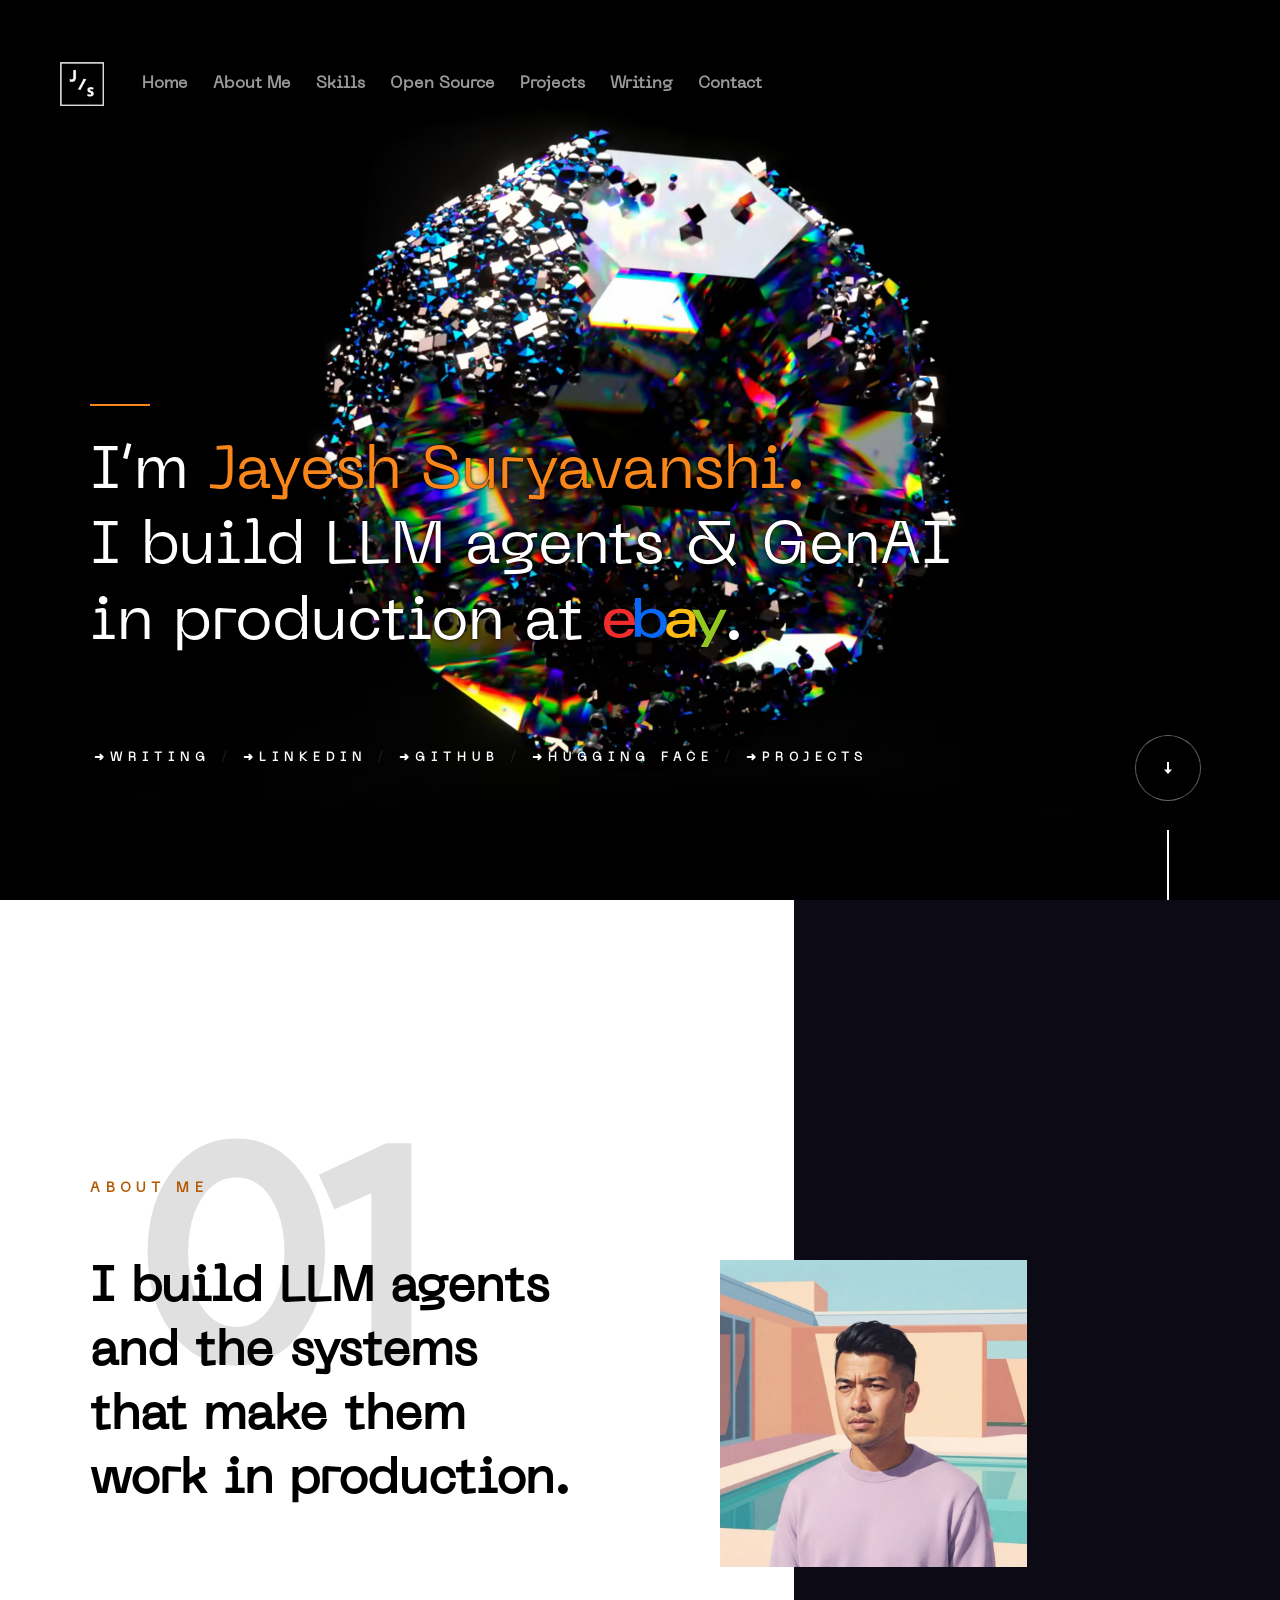
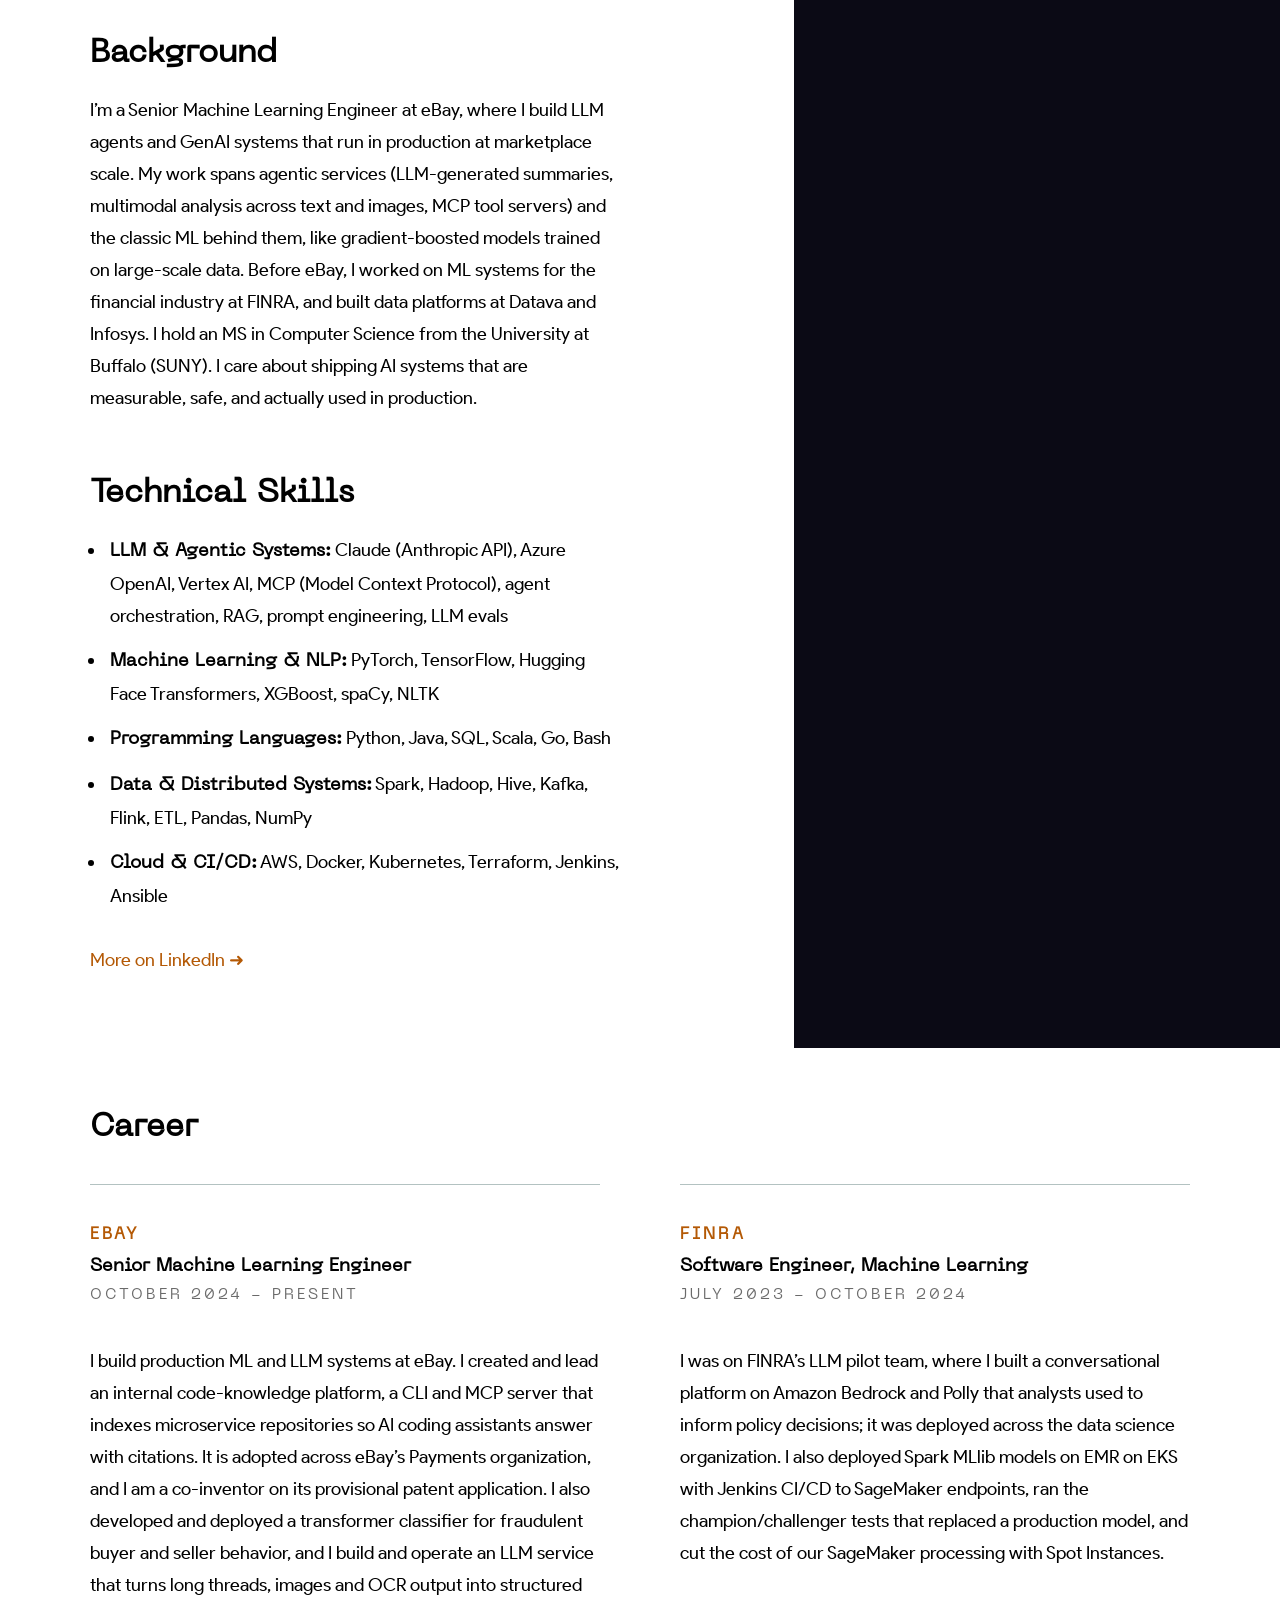
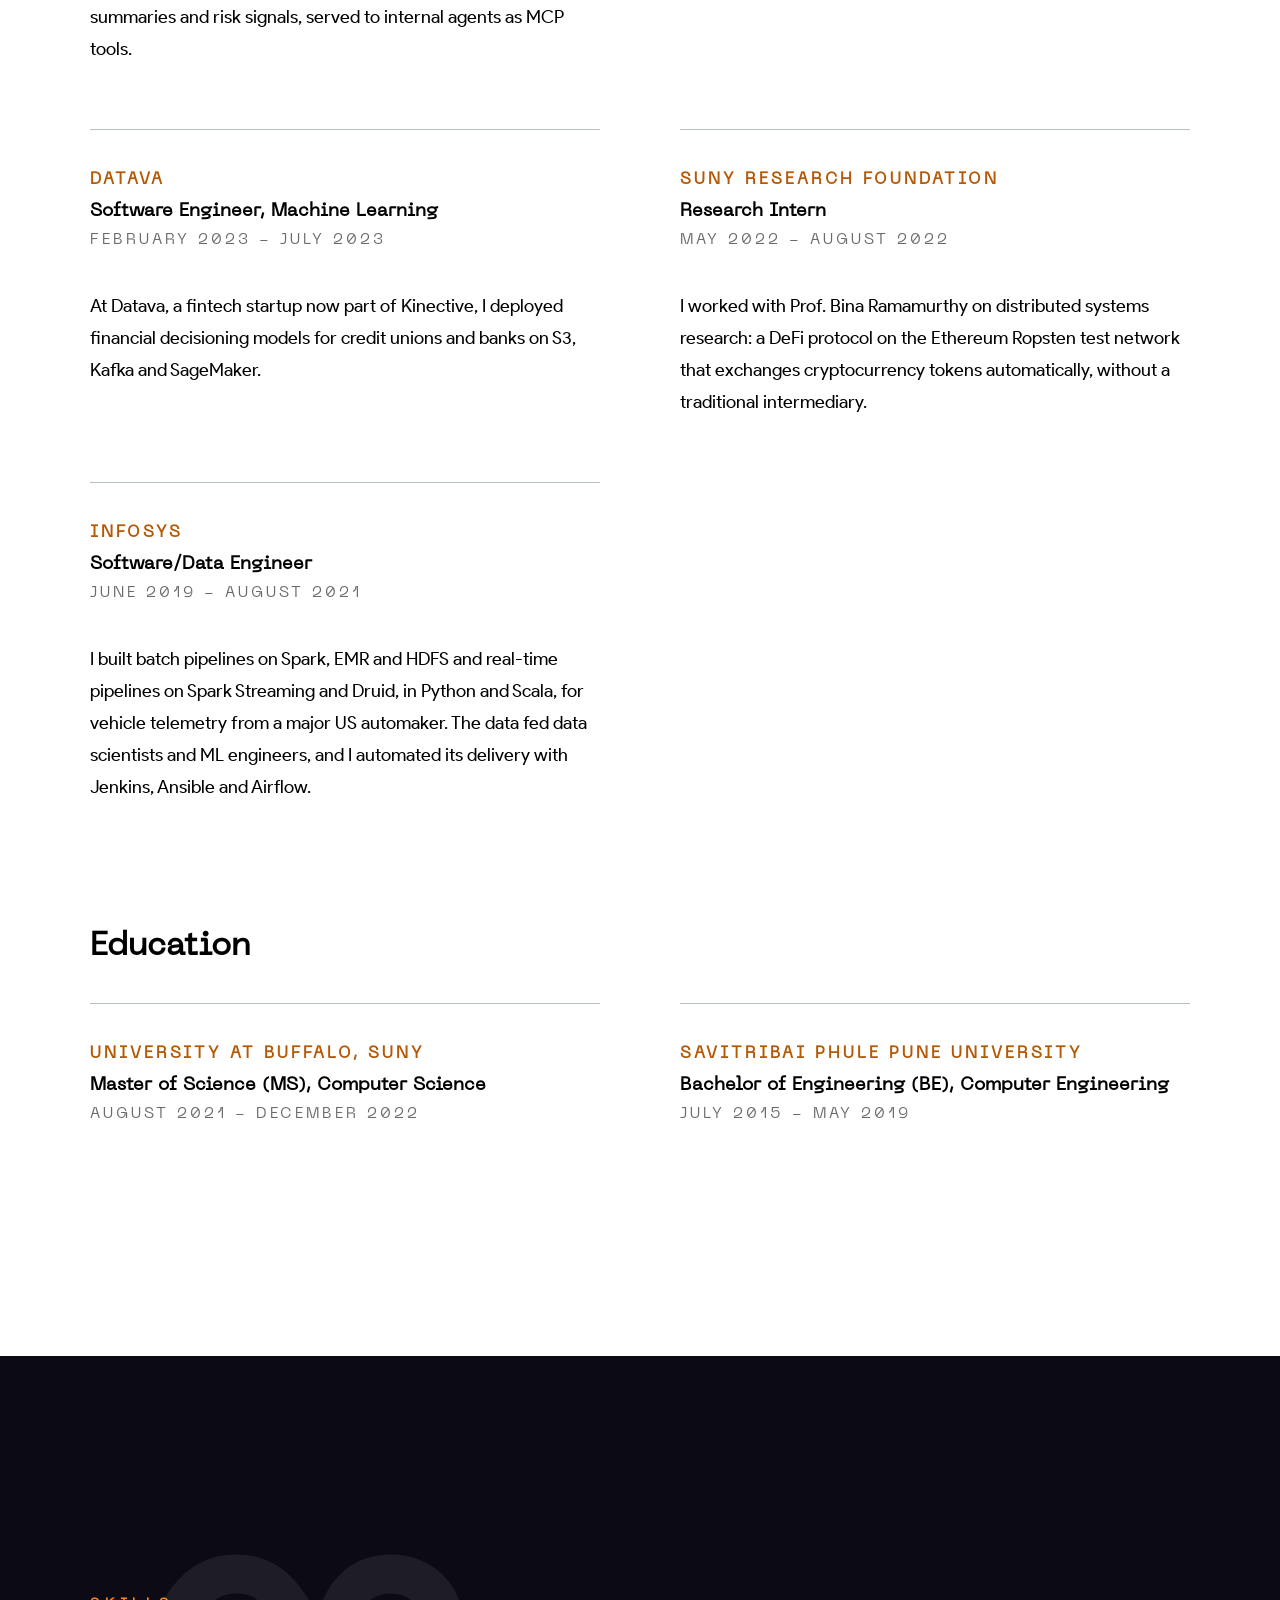
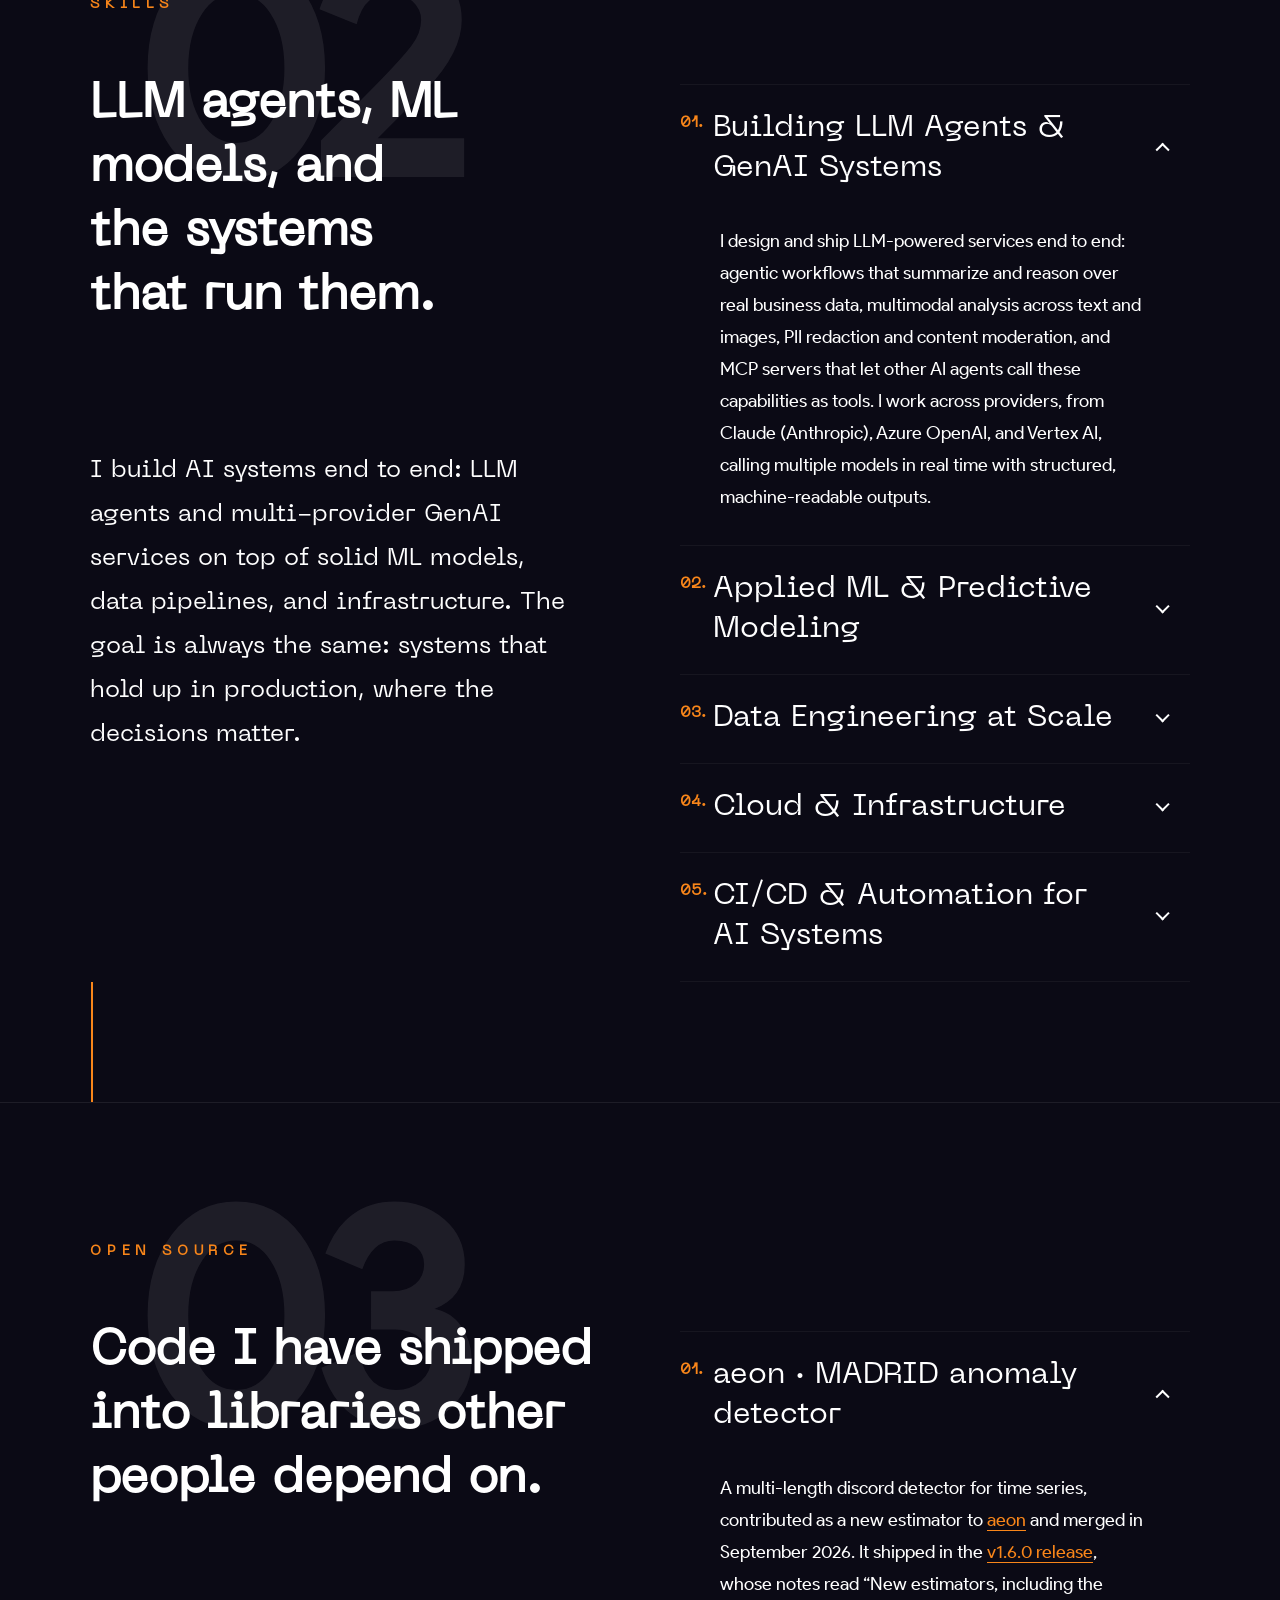
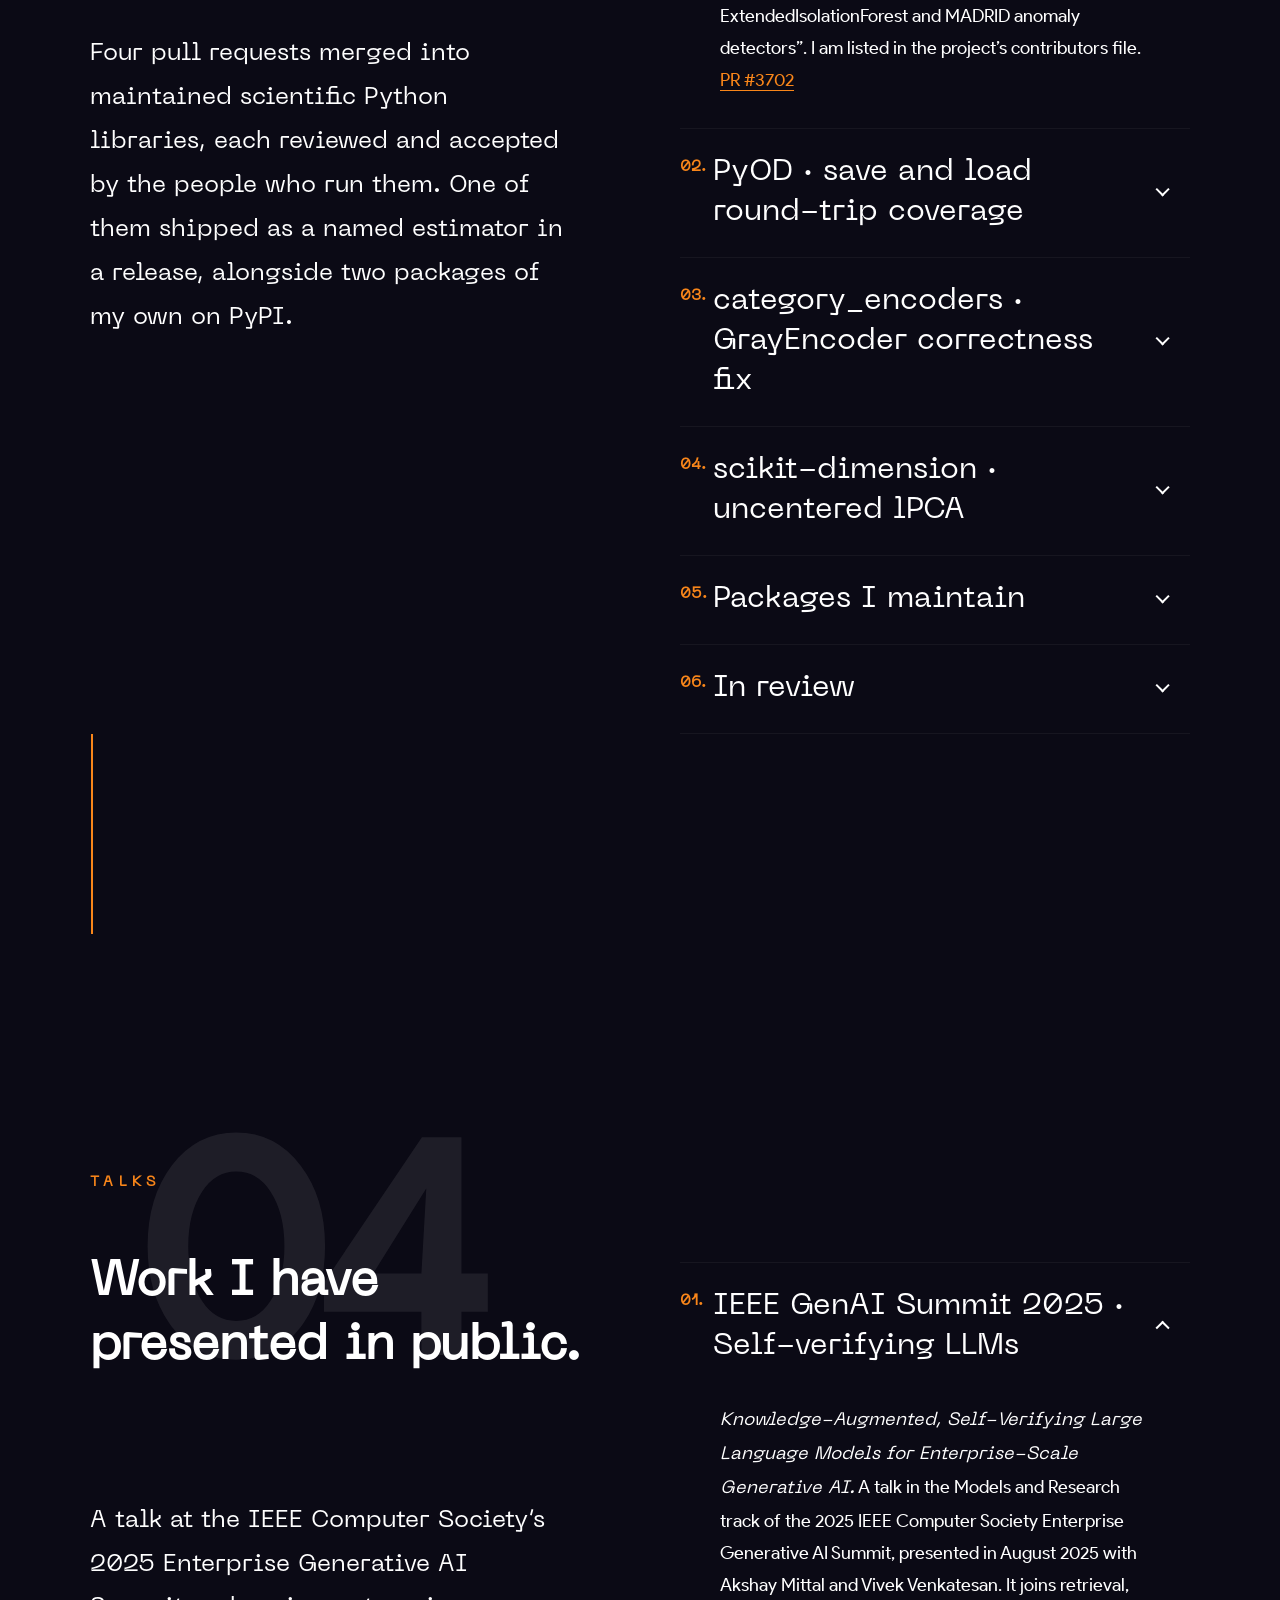
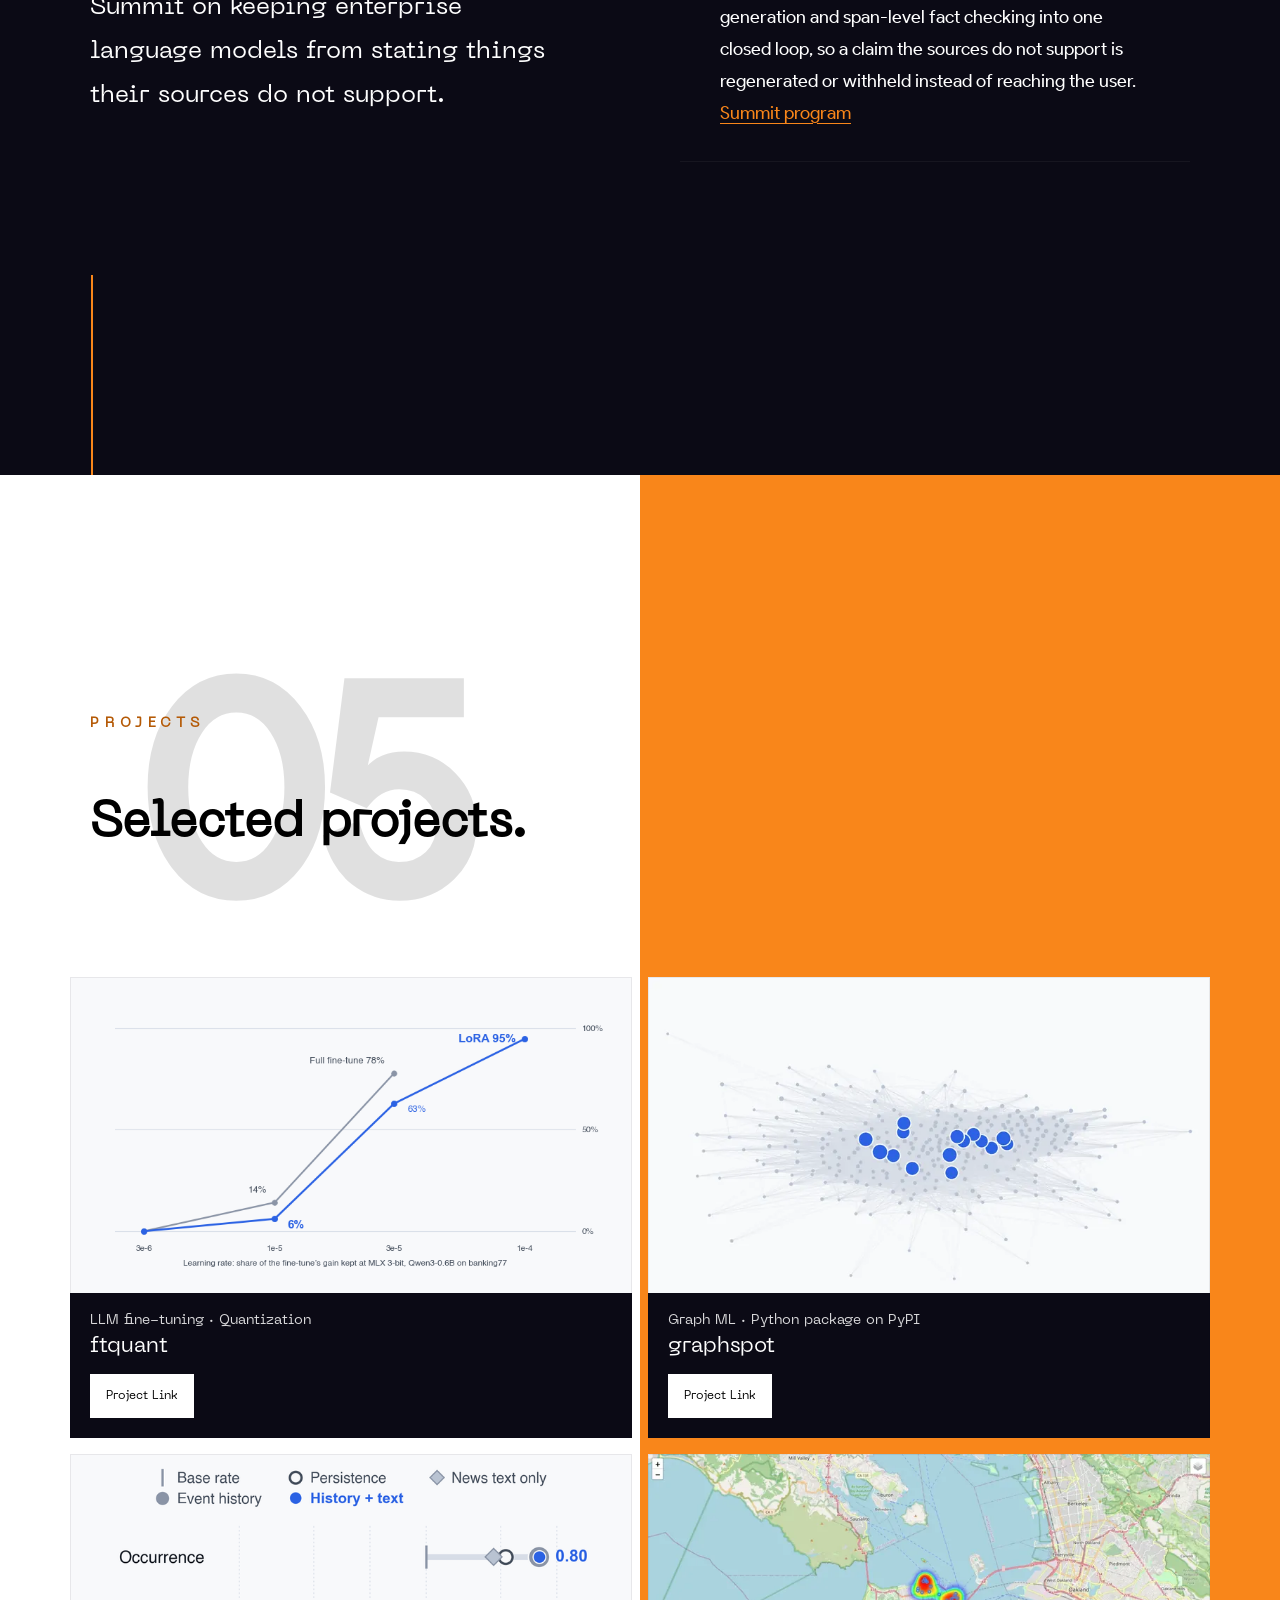
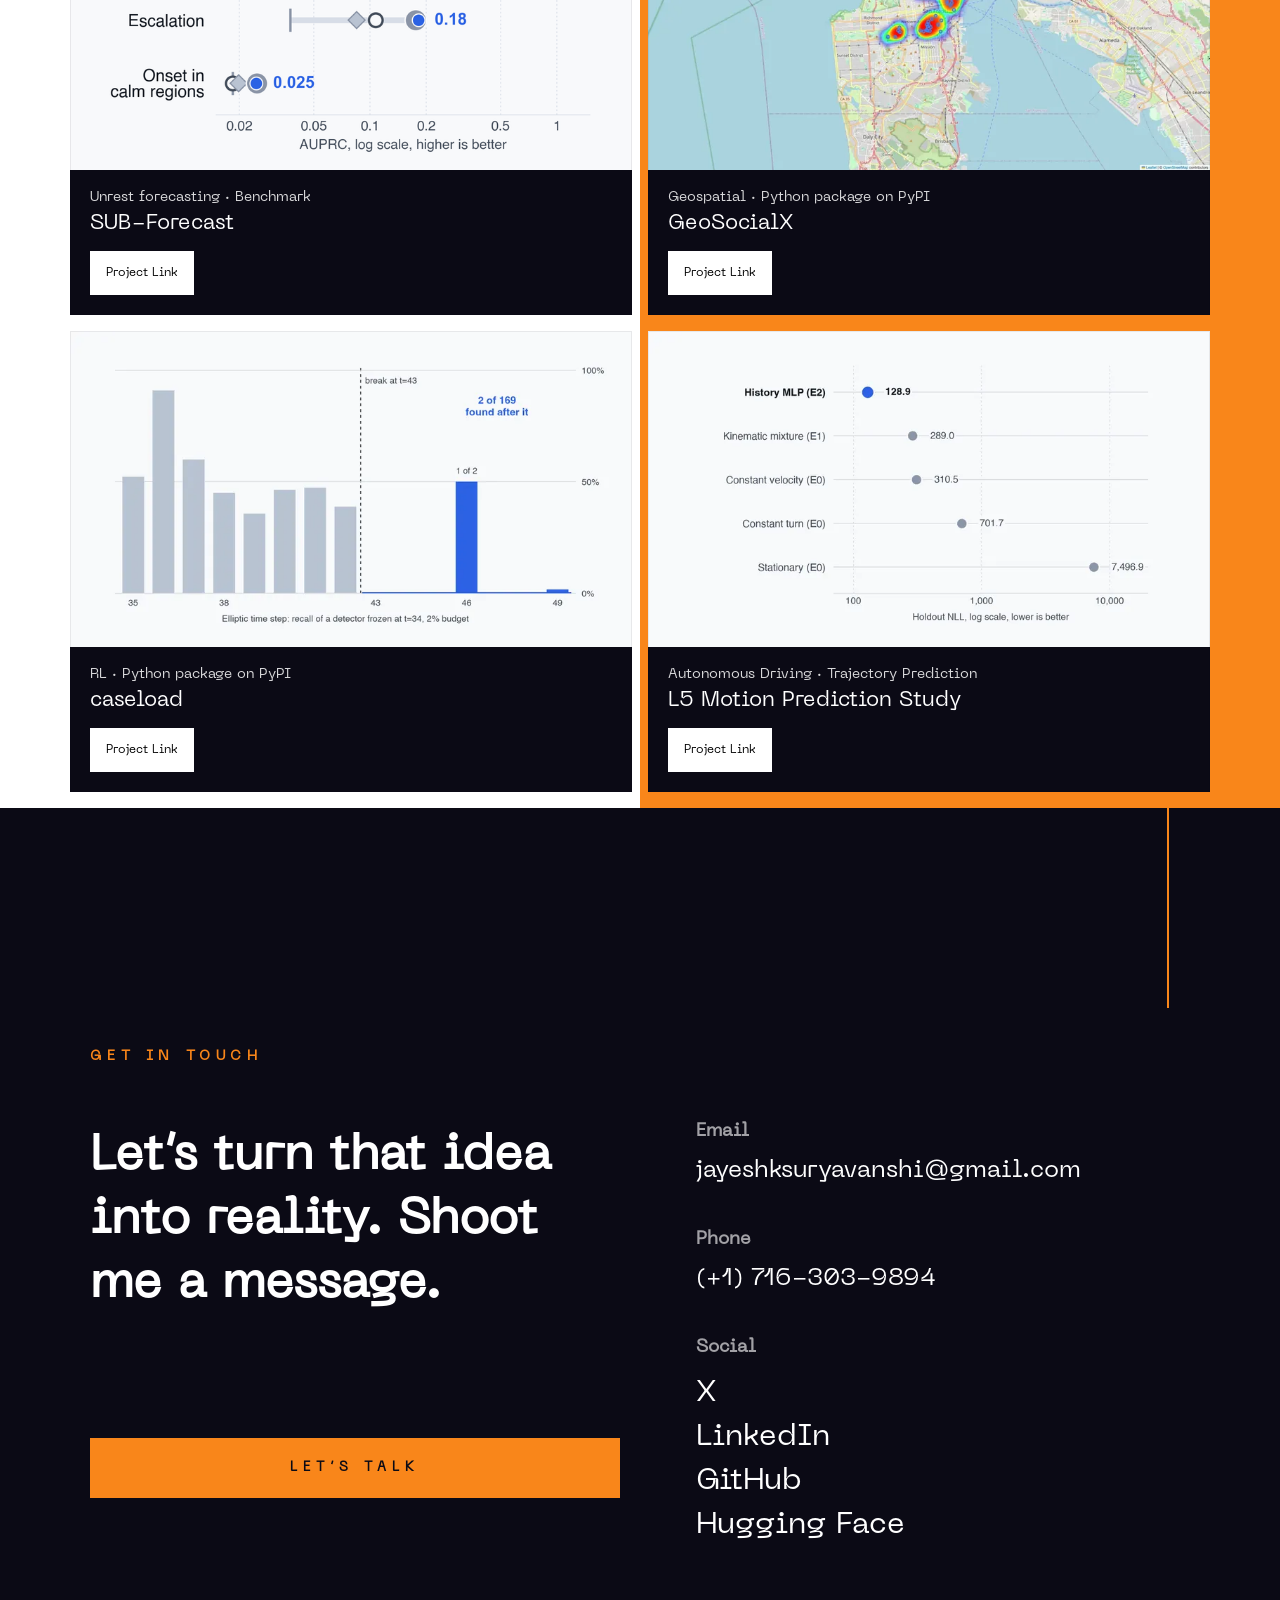
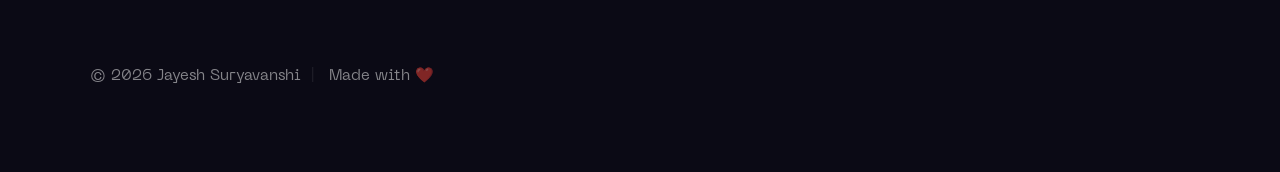
==== commit a5fe6ff3: "Writing: Small updates break first, a research note on fine-tune gains under MLX and GGUF quantizati" ====
--- a/index.html
+++ b/index.html
@@ -737,7 +737,7 @@
                         Link<span class="visually-hidden">: ftquant on GitHub (opens in a new tab)</span></a>
                     <div class="folio-item__caption">
                         <p>A pre-registered study of whether a fine-tune&rsquo;s gain survives quantization to MLX and GGUF, and a tool that measures the risk from the weights before you quantize. The fine-tunes that lost the most were the gentle ones: at MLX 3-bit, a Qwen3-0.6B LoRA trained at 1e-5, mlx-&#8288;lm&rsquo;s default learning rate, kept 6% of its accuracy gain on banking77, while the same LoRA at 1e-4 kept 95%. Before quantization, the gentle one was the more accurate model. The chart is that learning-rate sweep, with full fine-tuning beside it.</p>
-                        <p class="folio-story"><span class="folio-story__label">The story</span> I ran it as five pre-registered rounds on one laptop, writing down each round&rsquo;s hypotheses and pass criteria before seeing its results and reporting every criterion, met or not. The direction held on a second model family (OLMo-2 1B), a second task (MASSIVE slot annotation), second seeds and Qwen3-4B: in all 10 pre-registered tests at MLX 3-bit and GGUF Q3_K_M, the LoRA at 1e-4 kept more of its gain than the one at 1e-5. A script recomputes every result quoted in the write-&#8288;up from the raw predictions and checks it against the text.</p>
+                        <p class="folio-story"><span class="folio-story__label">The story</span> I ran it as five pre-registered rounds on one laptop, writing down each round&rsquo;s hypotheses and pass criteria before seeing its results and reporting every criterion, met or not. The direction held on a second model family (OLMo-2 1B), a second task (MASSIVE slot annotation), second seeds and Qwen3-4B: in all 10 pre-registered tests at MLX 3-bit and GGUF Q3_K_M, the LoRA at 1e-4 kept more of its gain than the one at 1e-5. A script recomputes every result quoted in the write-&#8288;up from the raw predictions and checks it against the text. More in <a href="blog/small-updates-break-first.html">Small updates break first</a>.</p>
 
                     </div>
                 </div>
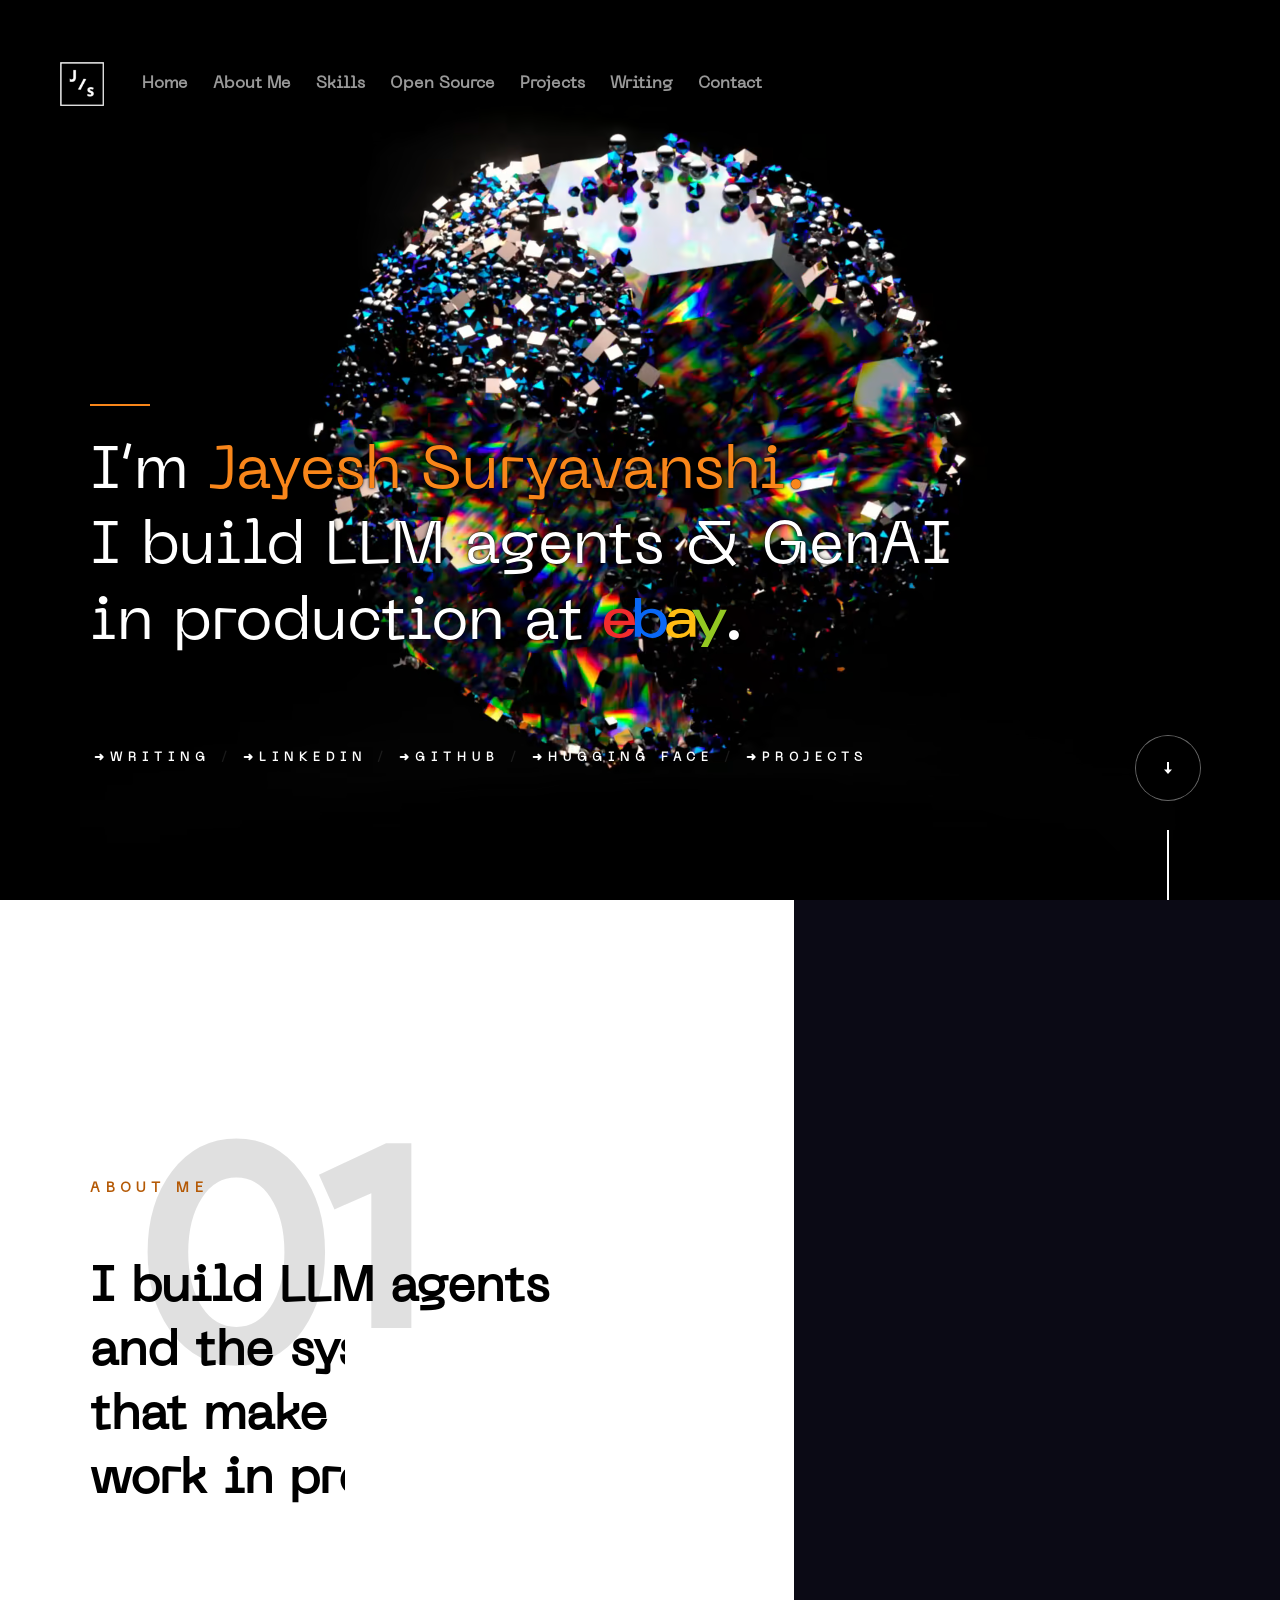
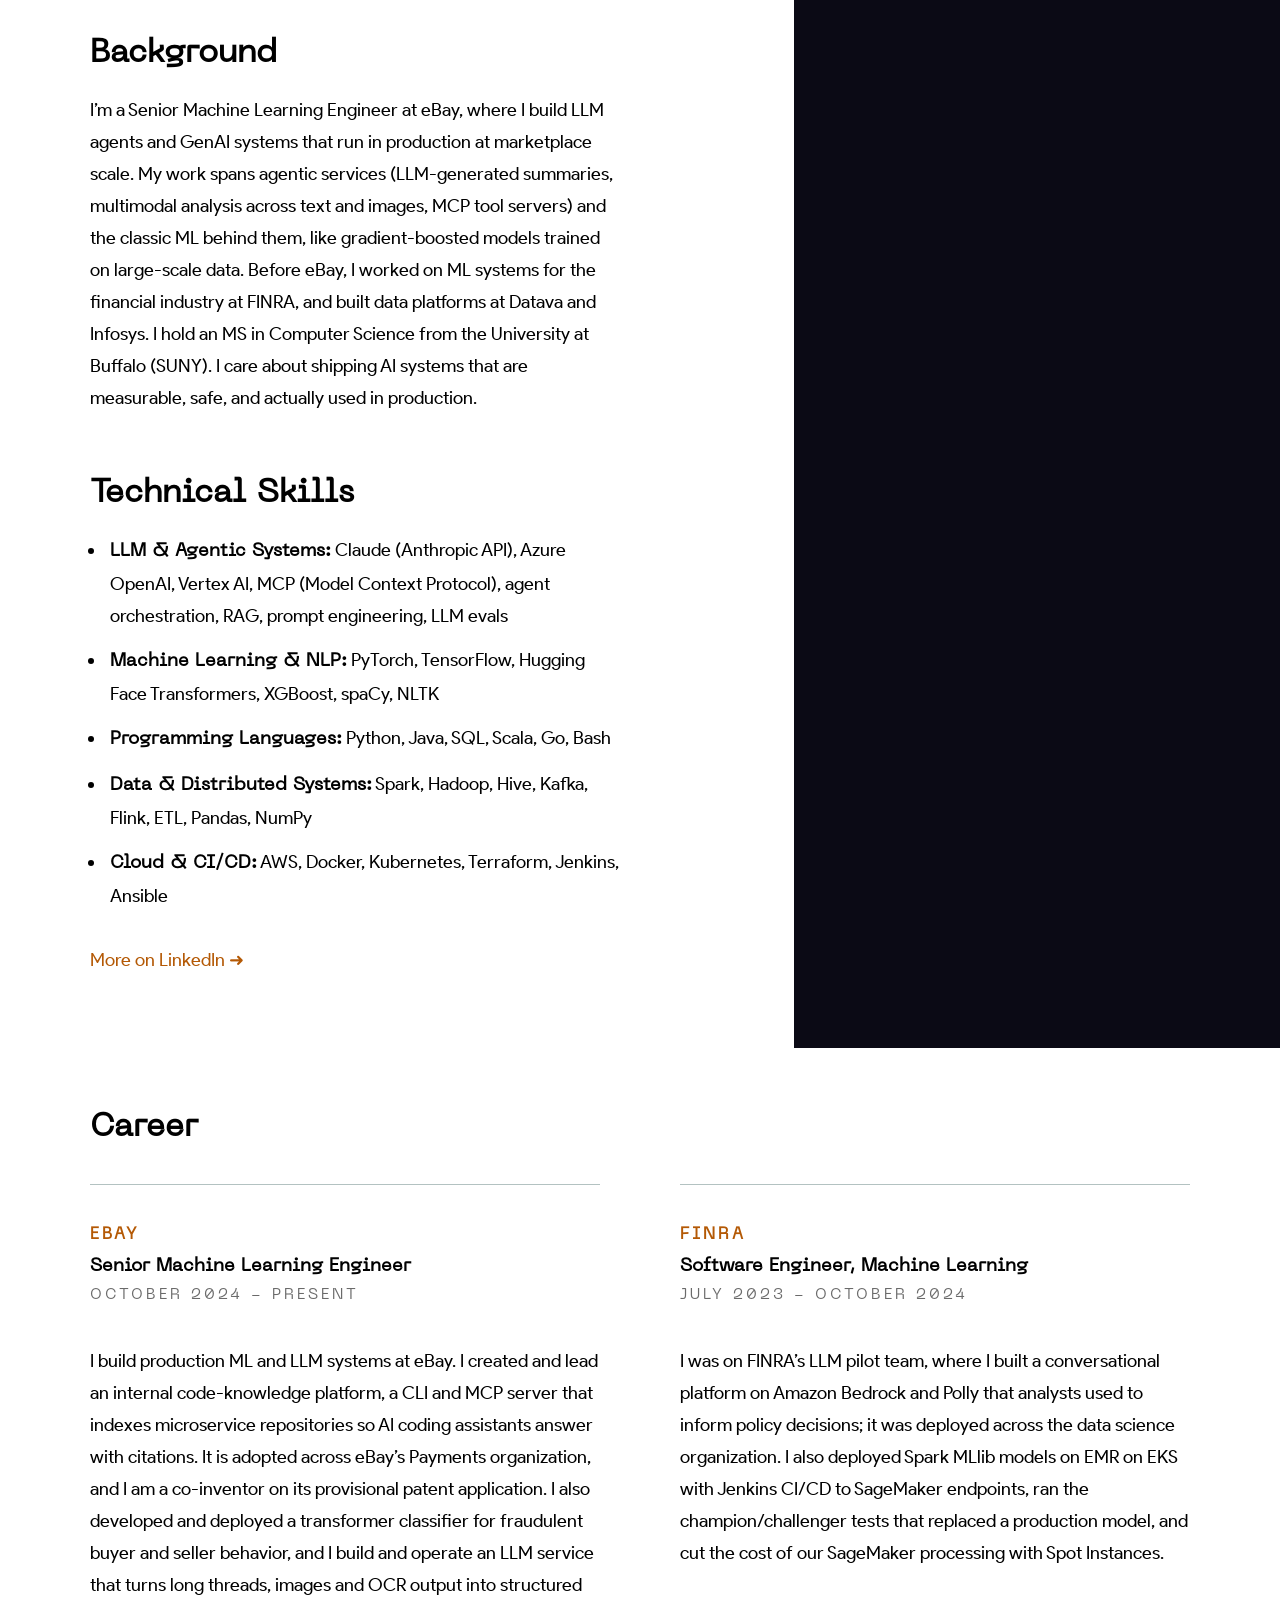
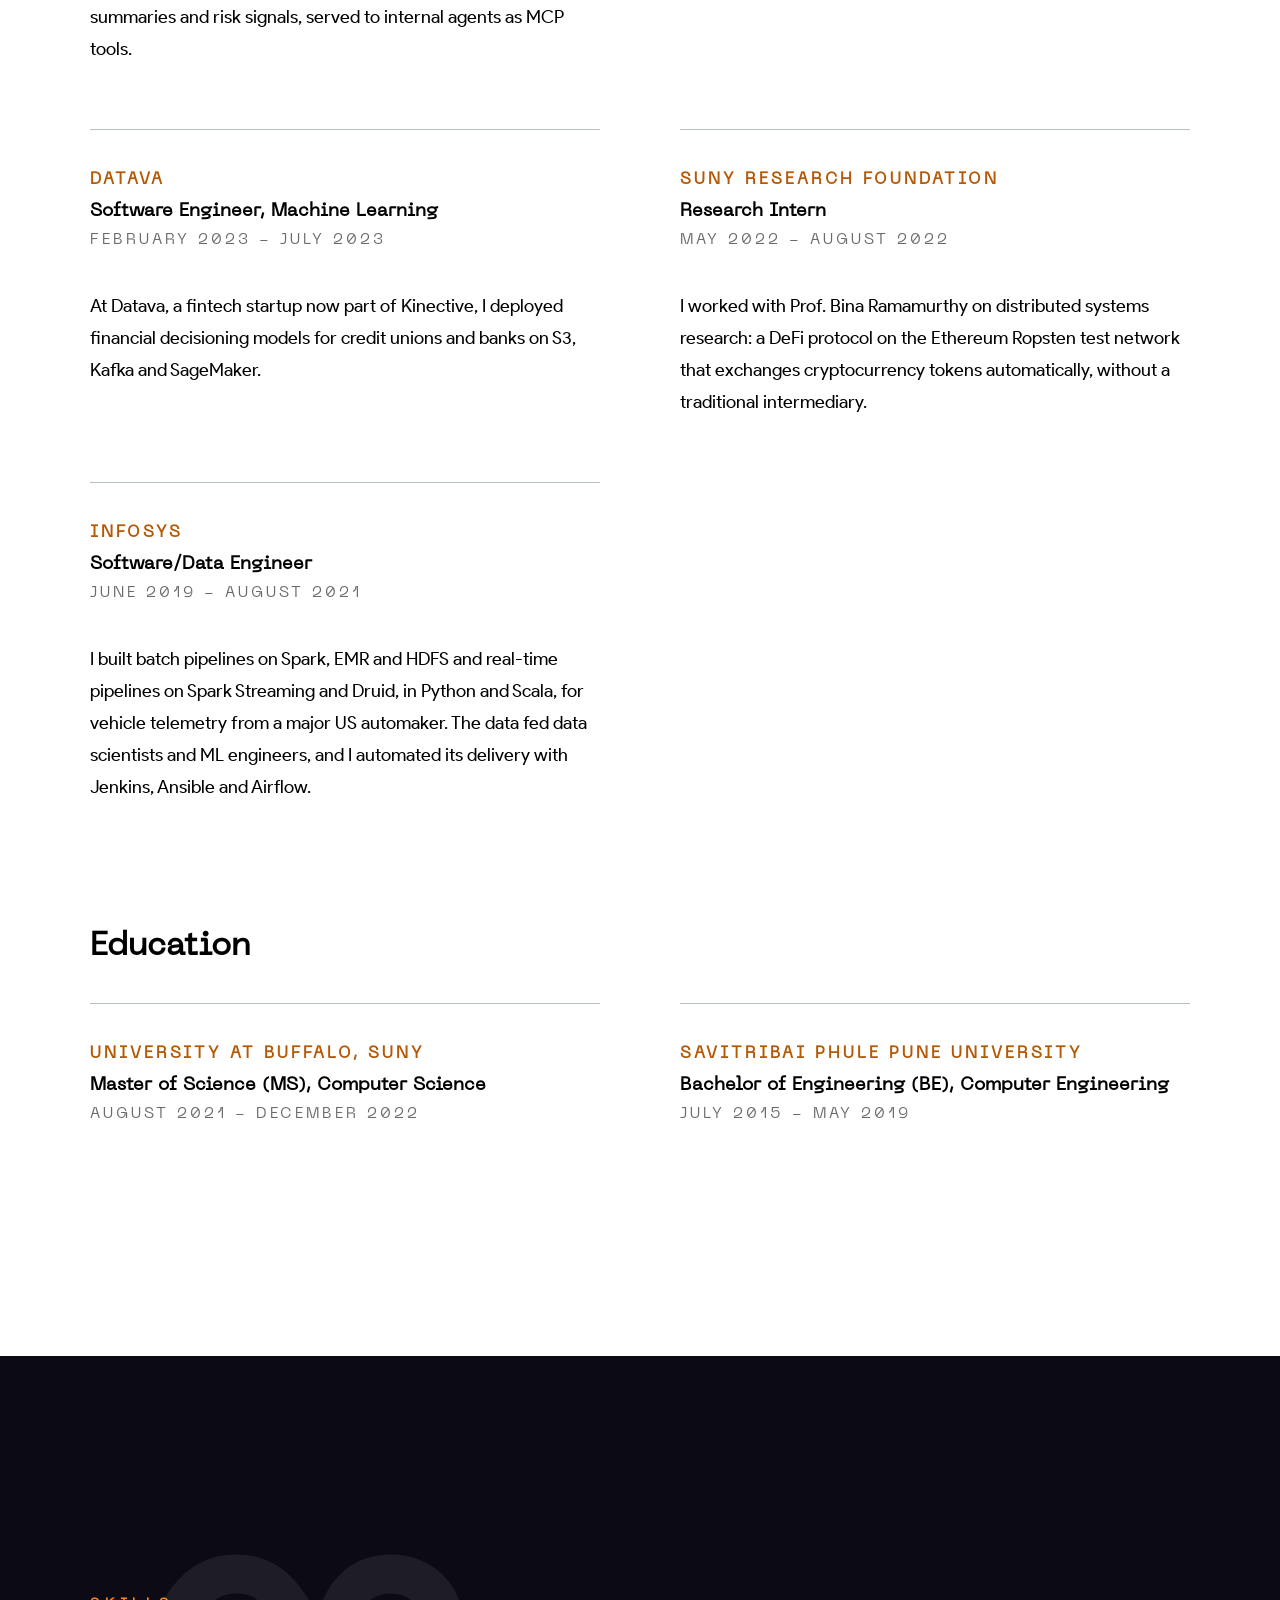
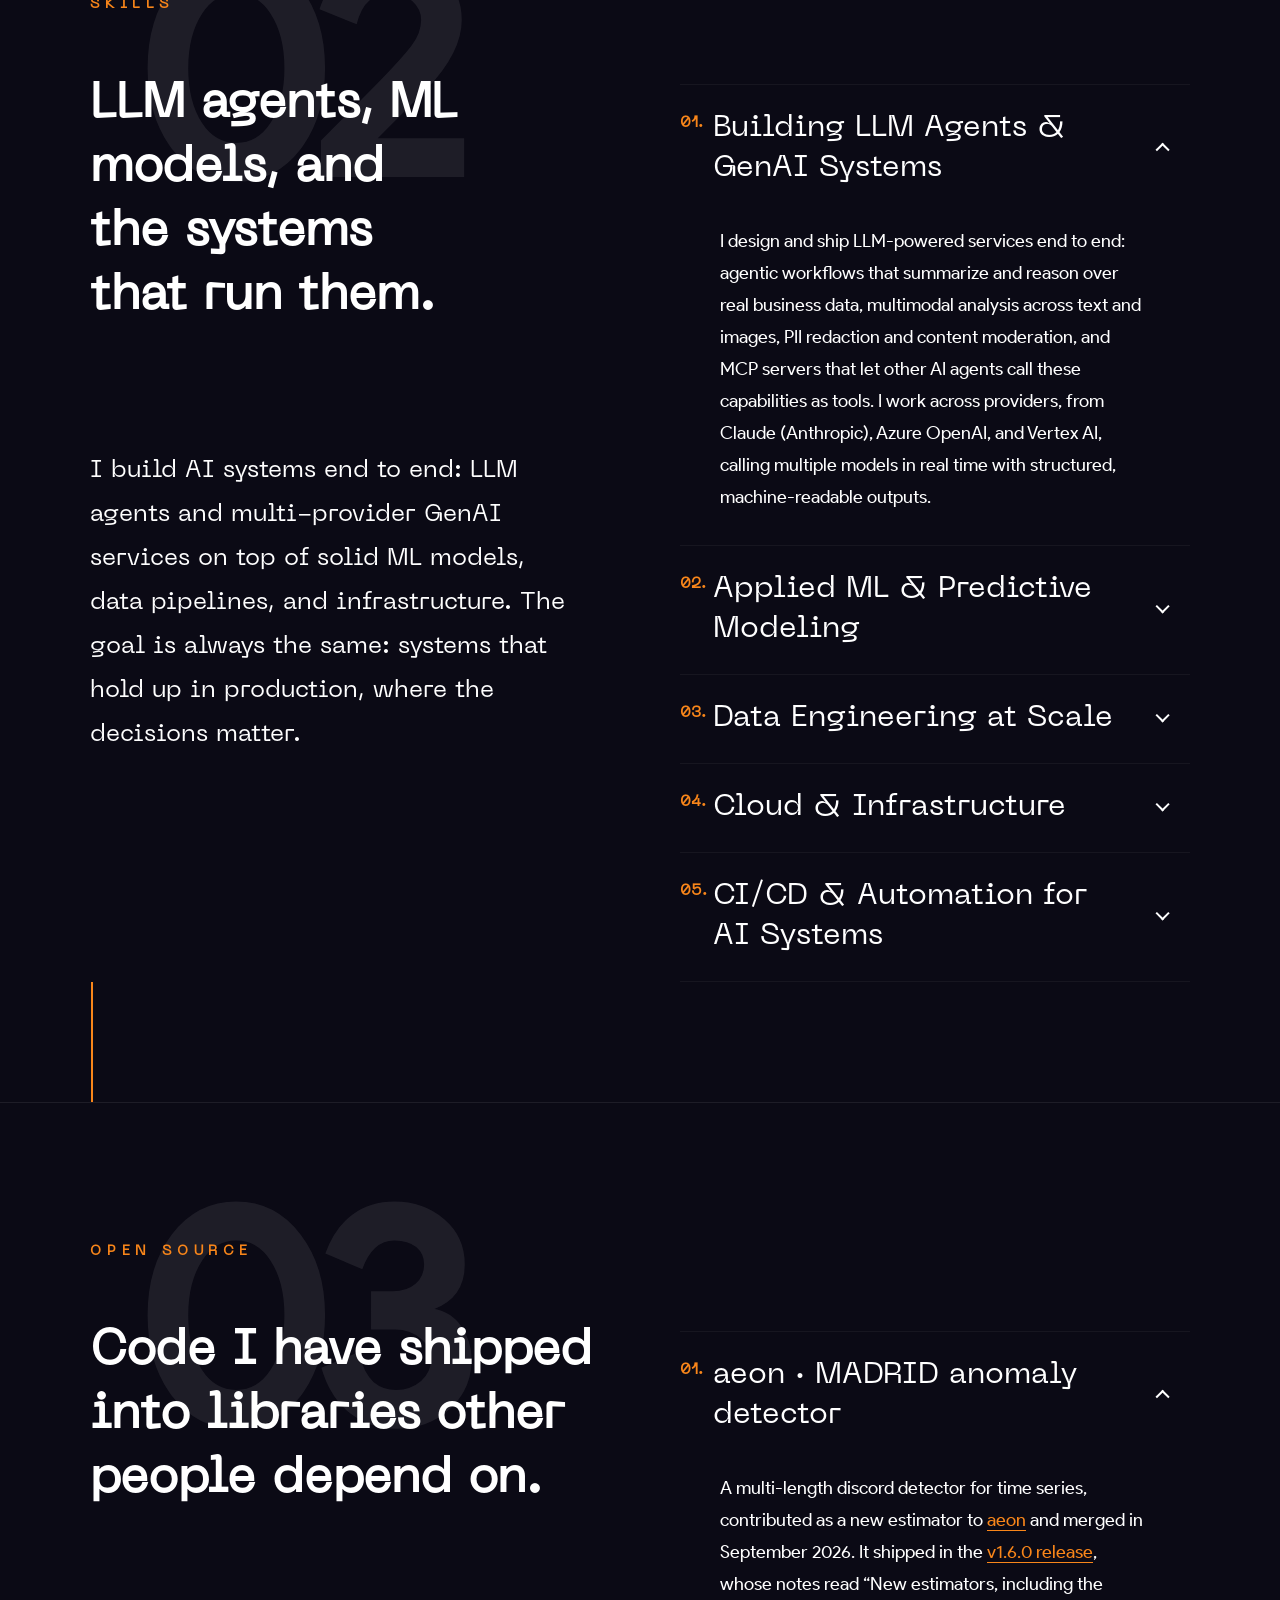
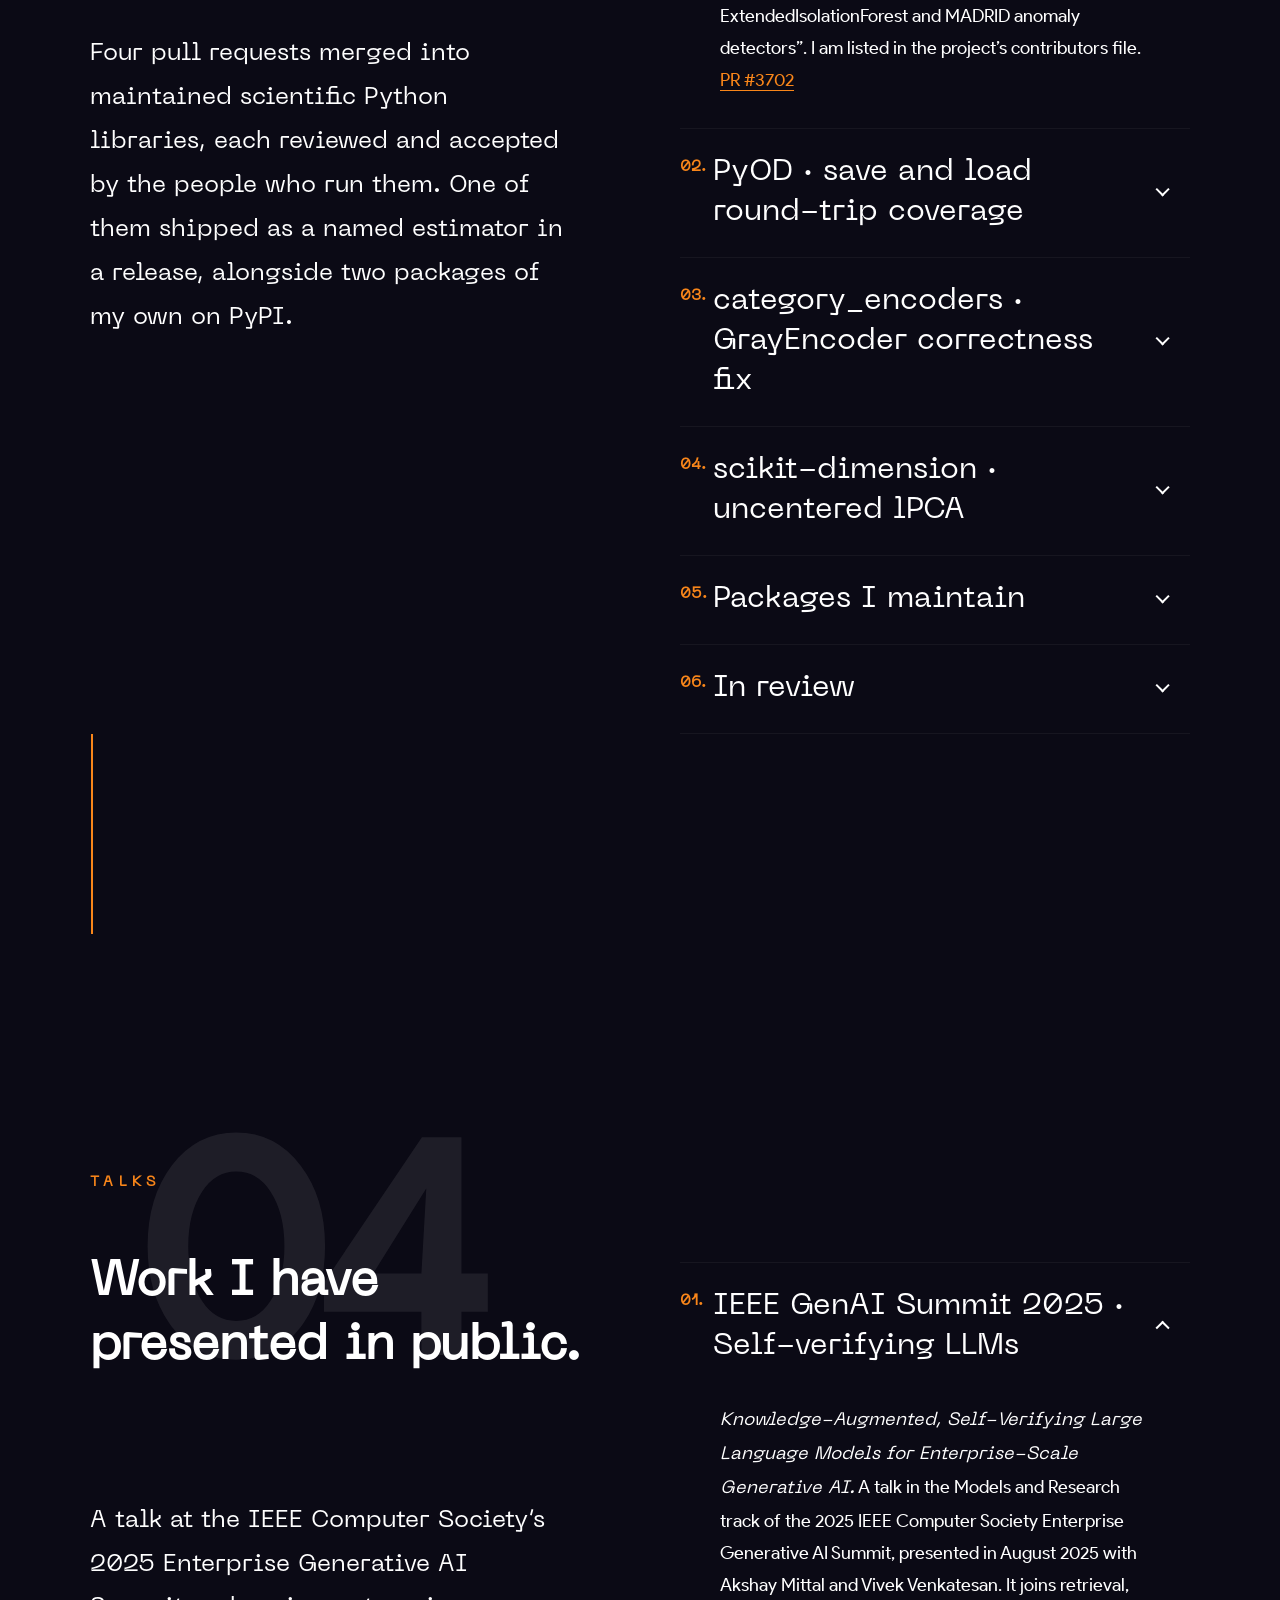
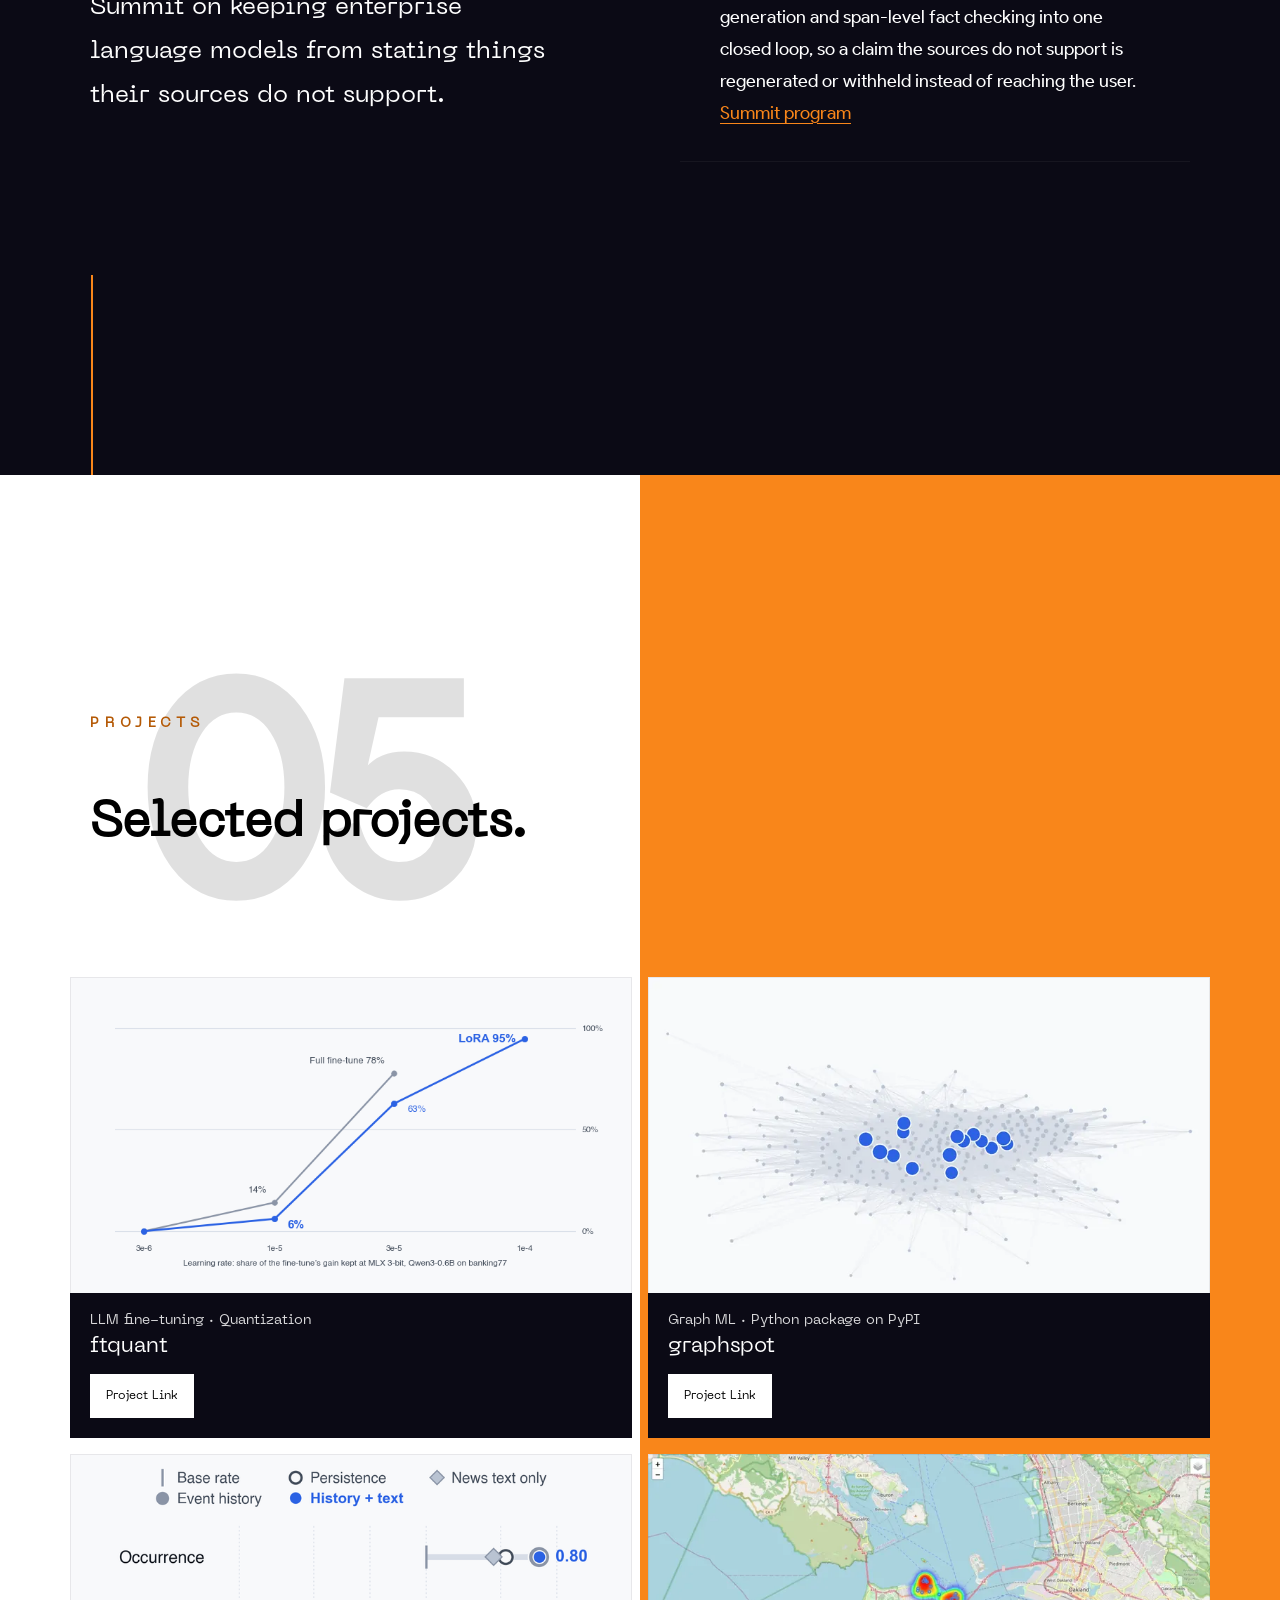
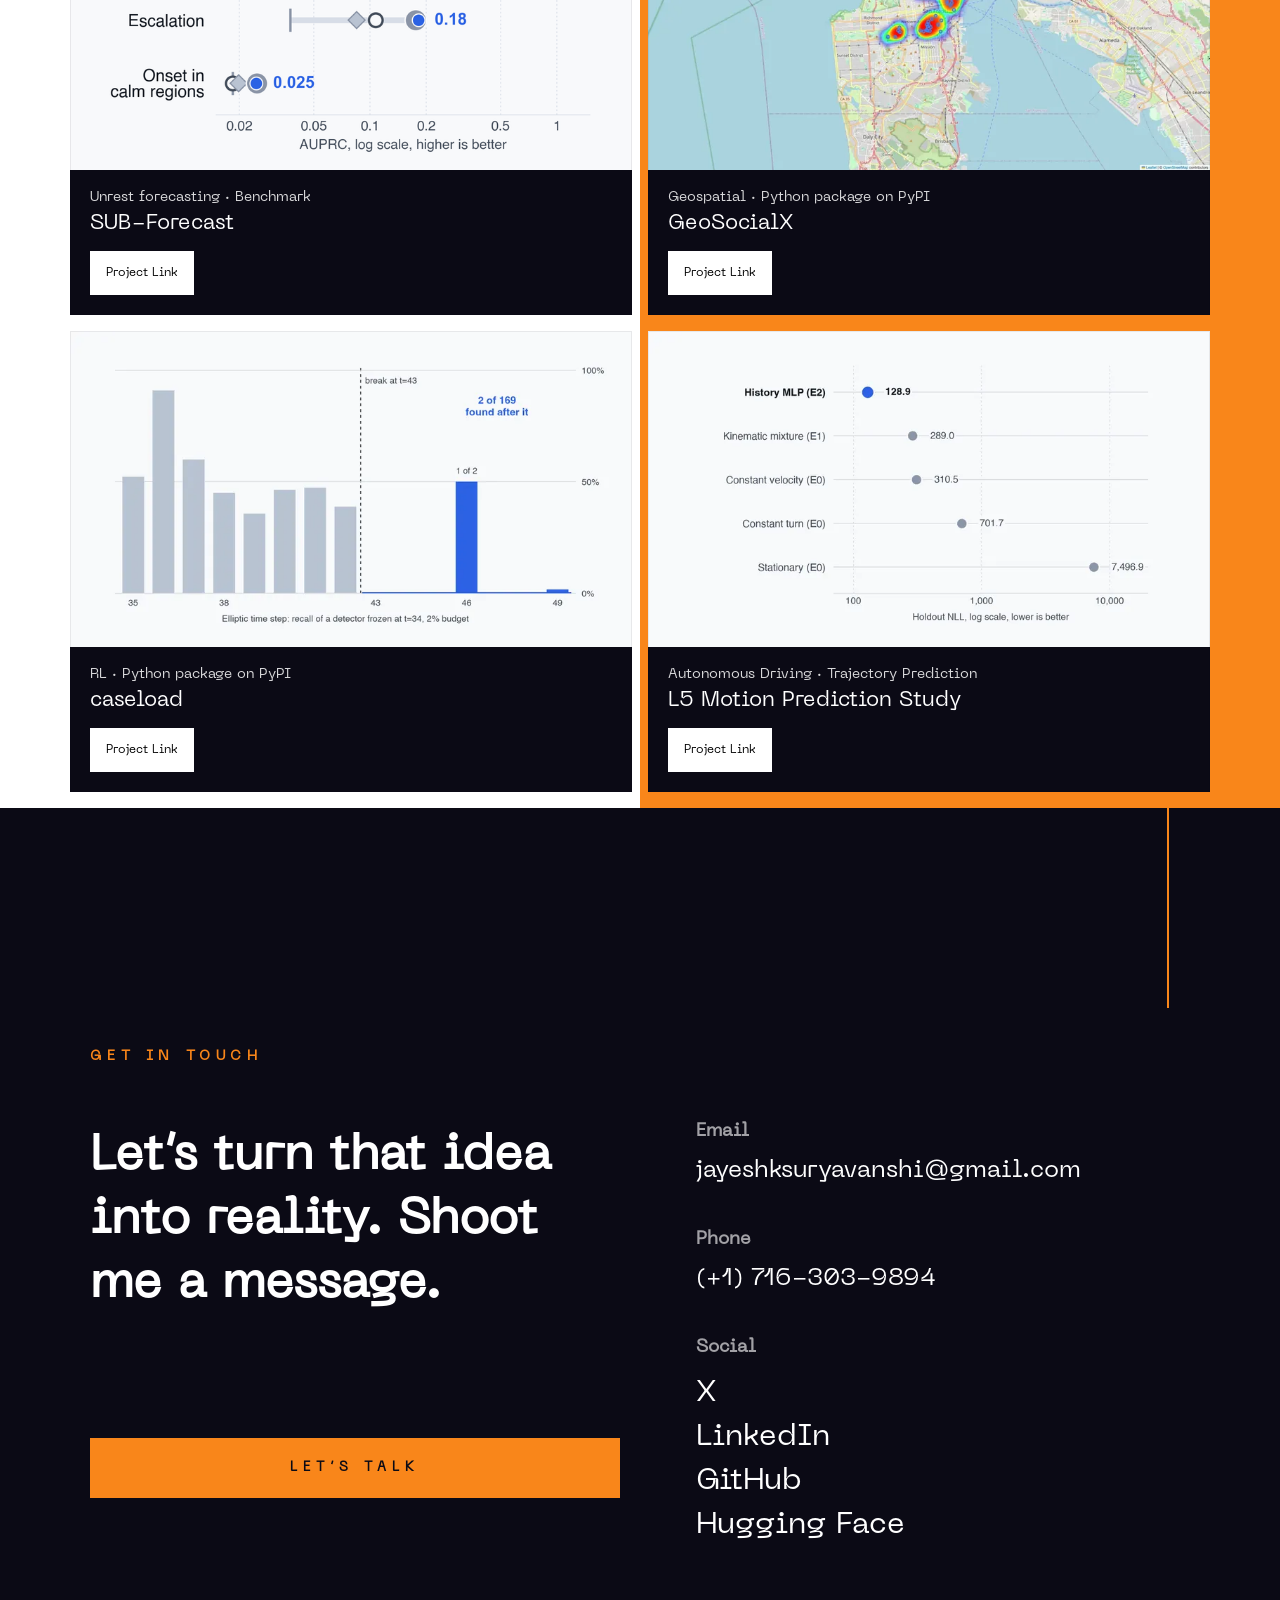
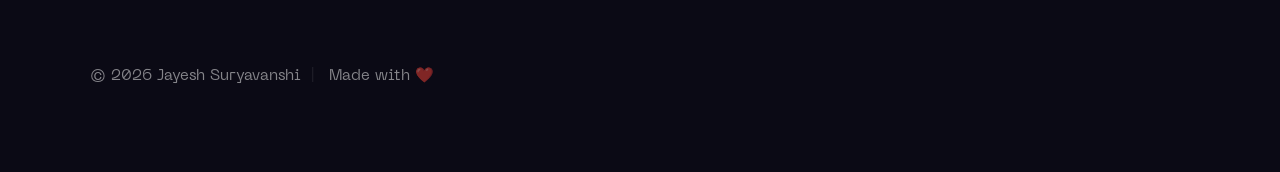
==== commit 608cbb96: "Writing: label the exploratory and post hoc results in Small updates break first, and narrow its sum" ====
--- a/index.html
+++ b/index.html
@@ -737,7 +737,7 @@
                         Link<span class="visually-hidden">: ftquant on GitHub (opens in a new tab)</span></a>
                     <div class="folio-item__caption">
                         <p>A pre-registered study of whether a fine-tune&rsquo;s gain survives quantization to MLX and GGUF, and a tool that measures the risk from the weights before you quantize. The fine-tunes that lost the most were the gentle ones: at MLX 3-bit, a Qwen3-0.6B LoRA trained at 1e-5, mlx-&#8288;lm&rsquo;s default learning rate, kept 6% of its accuracy gain on banking77, while the same LoRA at 1e-4 kept 95%. Before quantization, the gentle one was the more accurate model. The chart is that learning-rate sweep, with full fine-tuning beside it.</p>
-                        <p class="folio-story"><span class="folio-story__label">The story</span> I ran it as five pre-registered rounds on one laptop, writing down each round&rsquo;s hypotheses and pass criteria before seeing its results and reporting every criterion, met or not. The direction held on a second model family (OLMo-2 1B), a second task (MASSIVE slot annotation), second seeds and Qwen3-4B: in all 10 pre-registered tests at MLX 3-bit and GGUF Q3_K_M, the LoRA at 1e-4 kept more of its gain than the one at 1e-5. A script recomputes every result quoted in the write-&#8288;up from the raw predictions and checks it against the text. More in <a href="blog/small-updates-break-first.html">Small updates break first</a>.</p>
+                        <p class="folio-story"><span class="folio-story__label">The story</span> I ran it as five pre-registered rounds on one laptop, writing down each round&rsquo;s hypotheses and pass criteria before seeing its results and reporting every criterion, met or not. The direction held on a second model family (OLMo-2 1B), a second task (MASSIVE slot annotation), second seeds and Qwen3-4B: in all 10 pre-registered tests at MLX 3-bit and GGUF Q3_K_M, the LoRA at 1e-4 kept more of its gain than the one at 1e-5. A script recomputes every result quoted in the write-&#8288;up from the committed predictions, run logs and result files, and checks it against the text. More in <a href="blog/small-updates-break-first.html">Small updates break first</a>.</p>
 
                     </div>
                 </div>
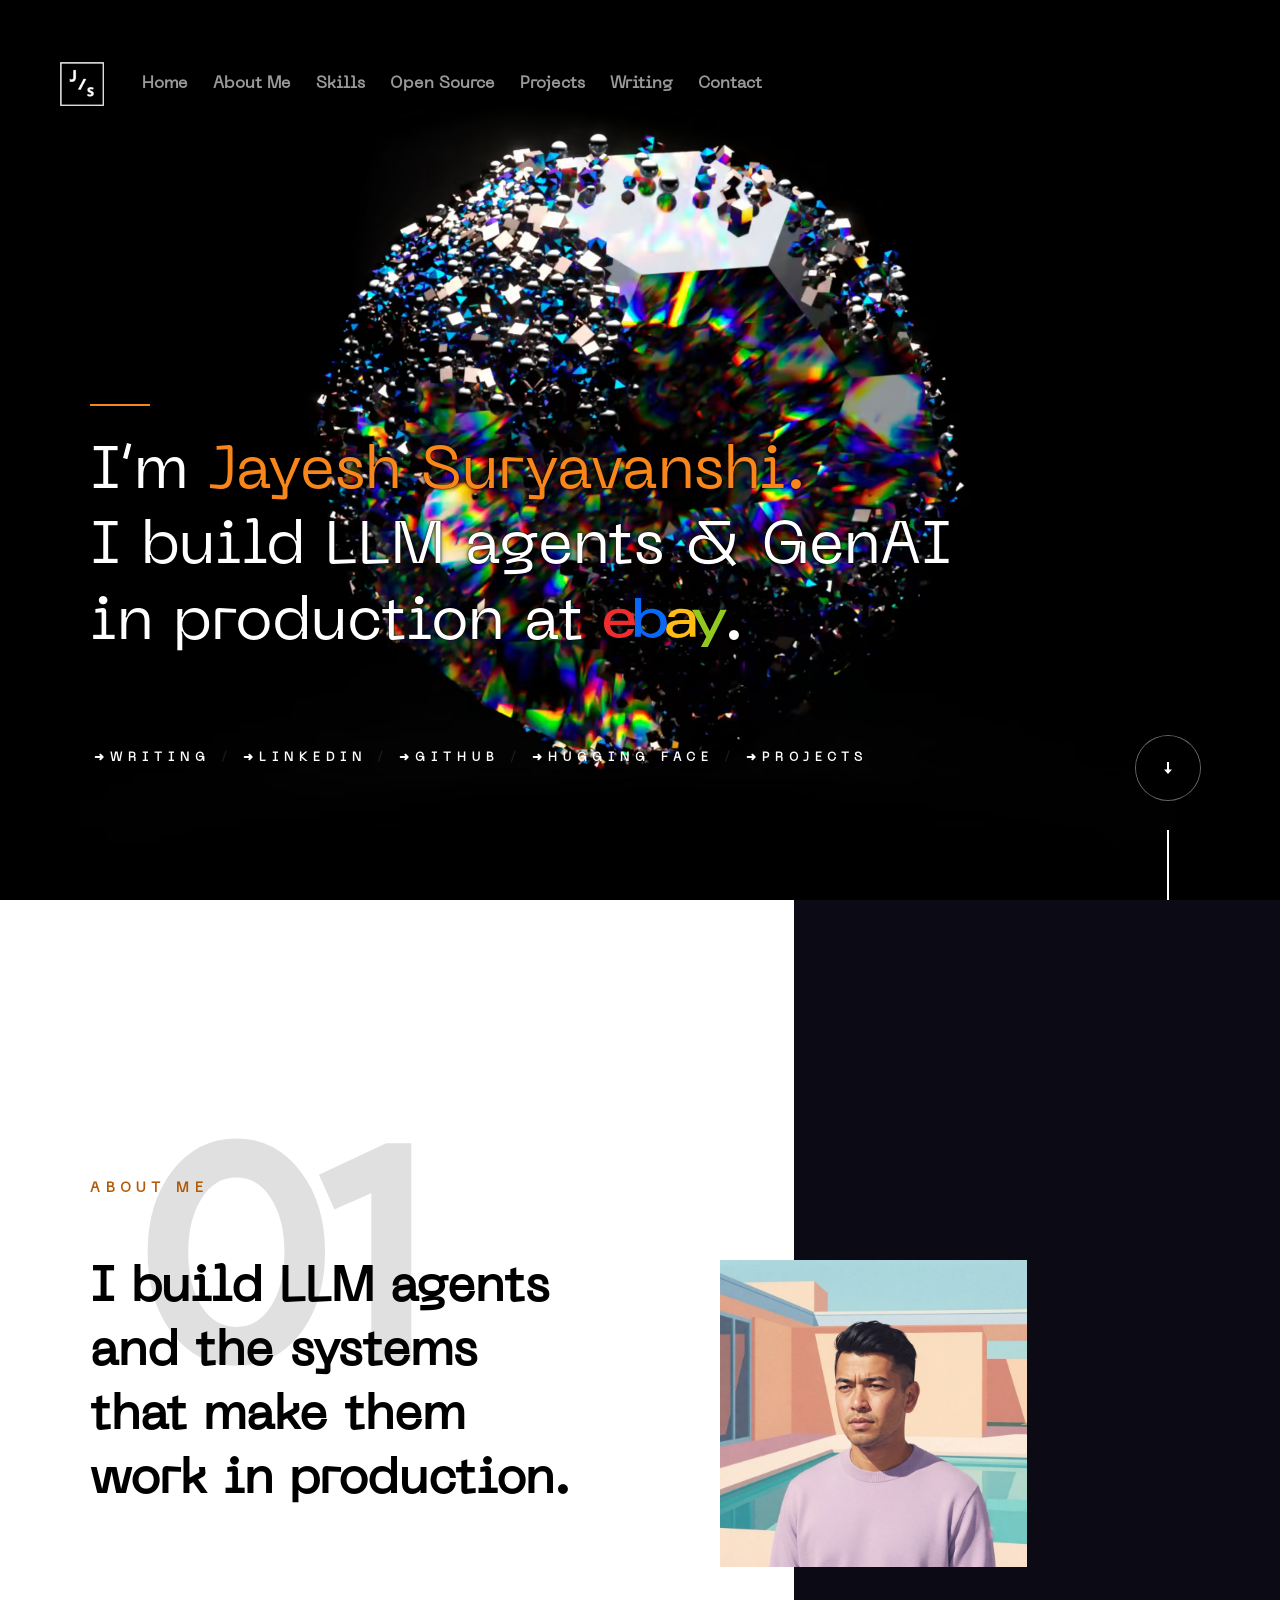
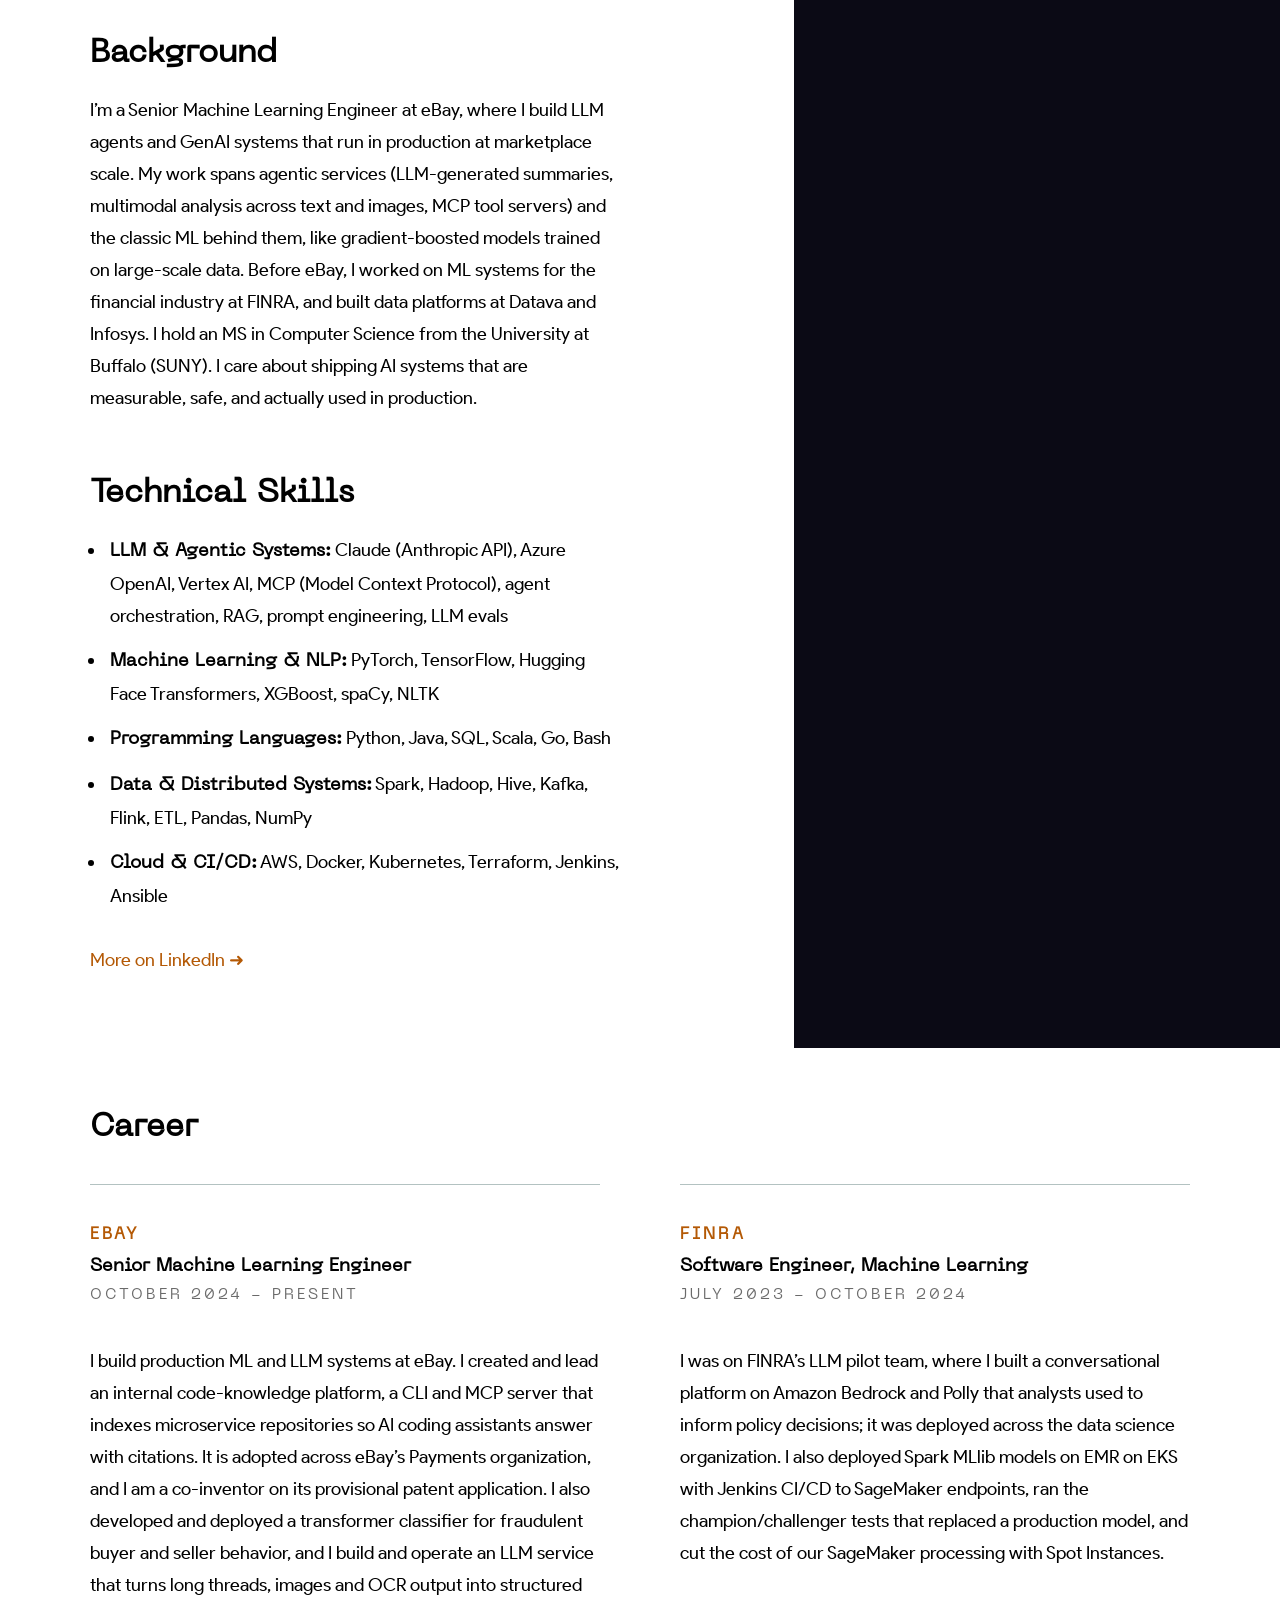
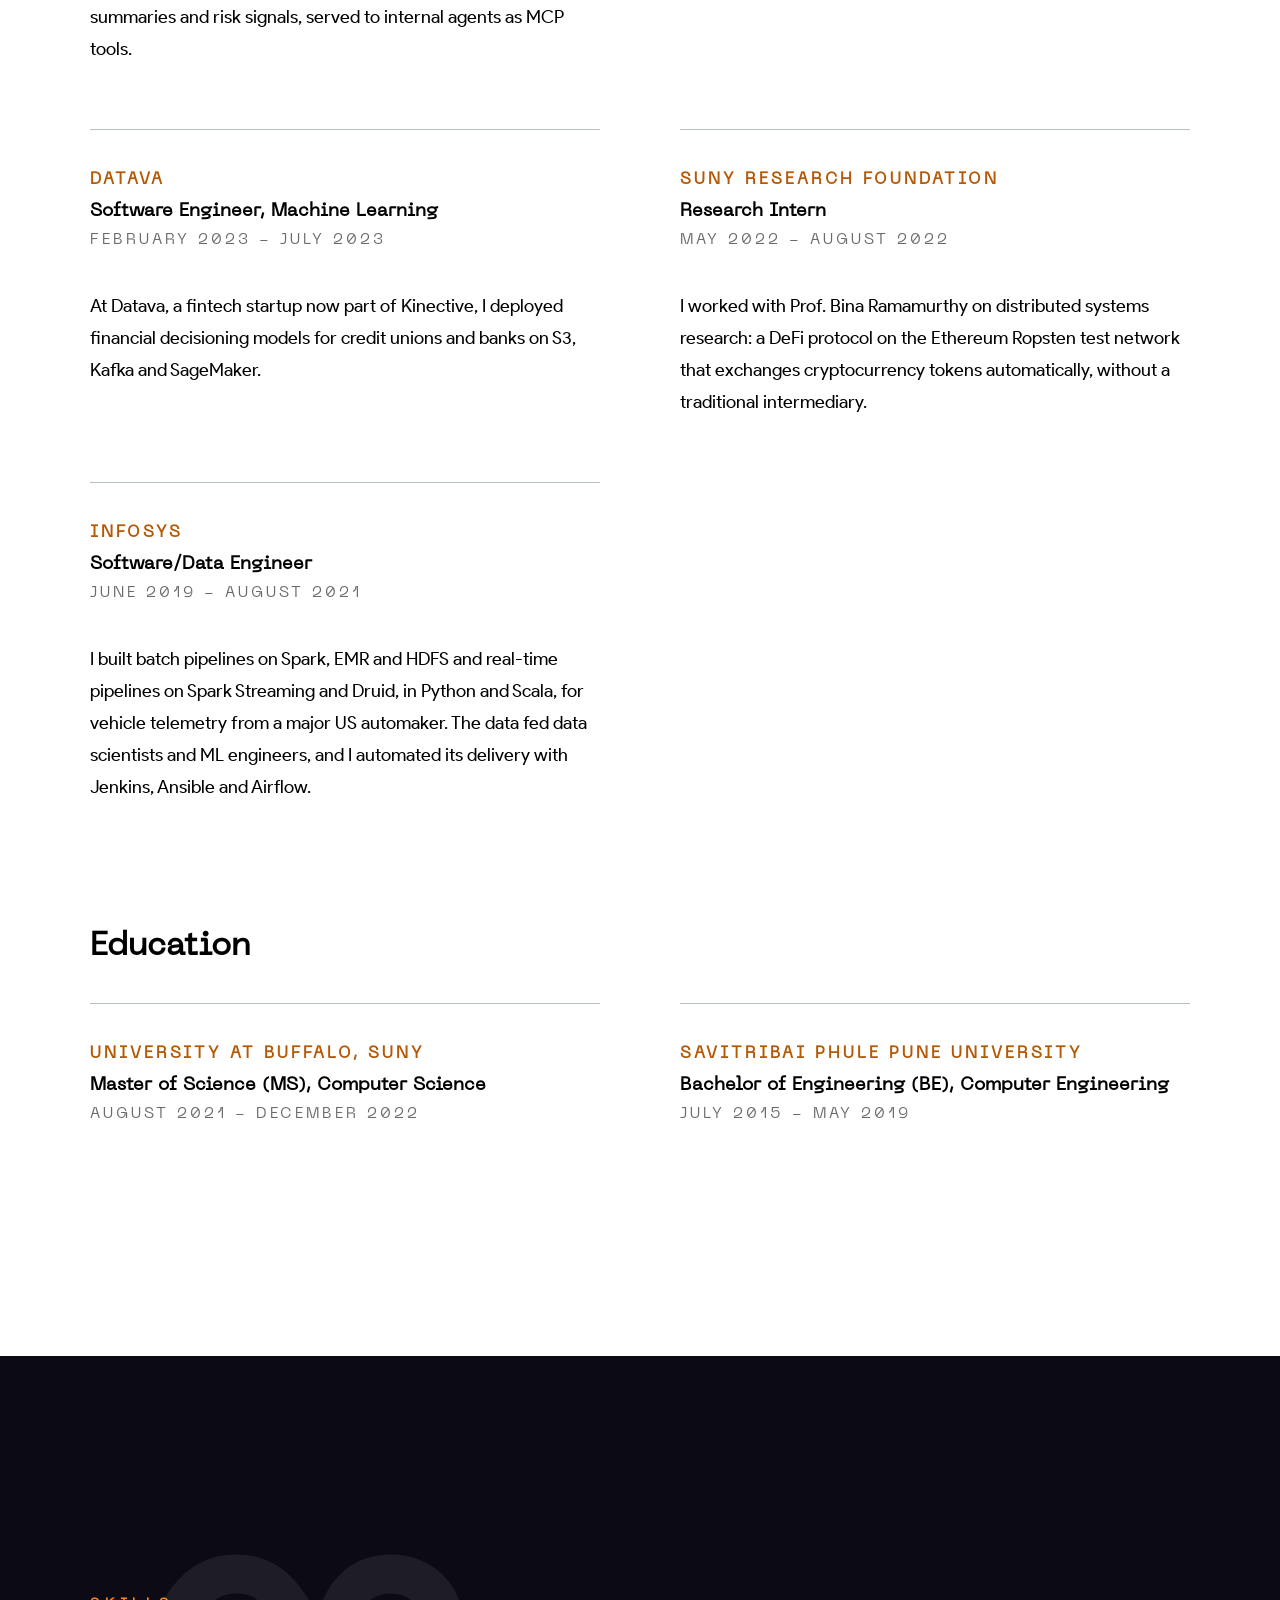
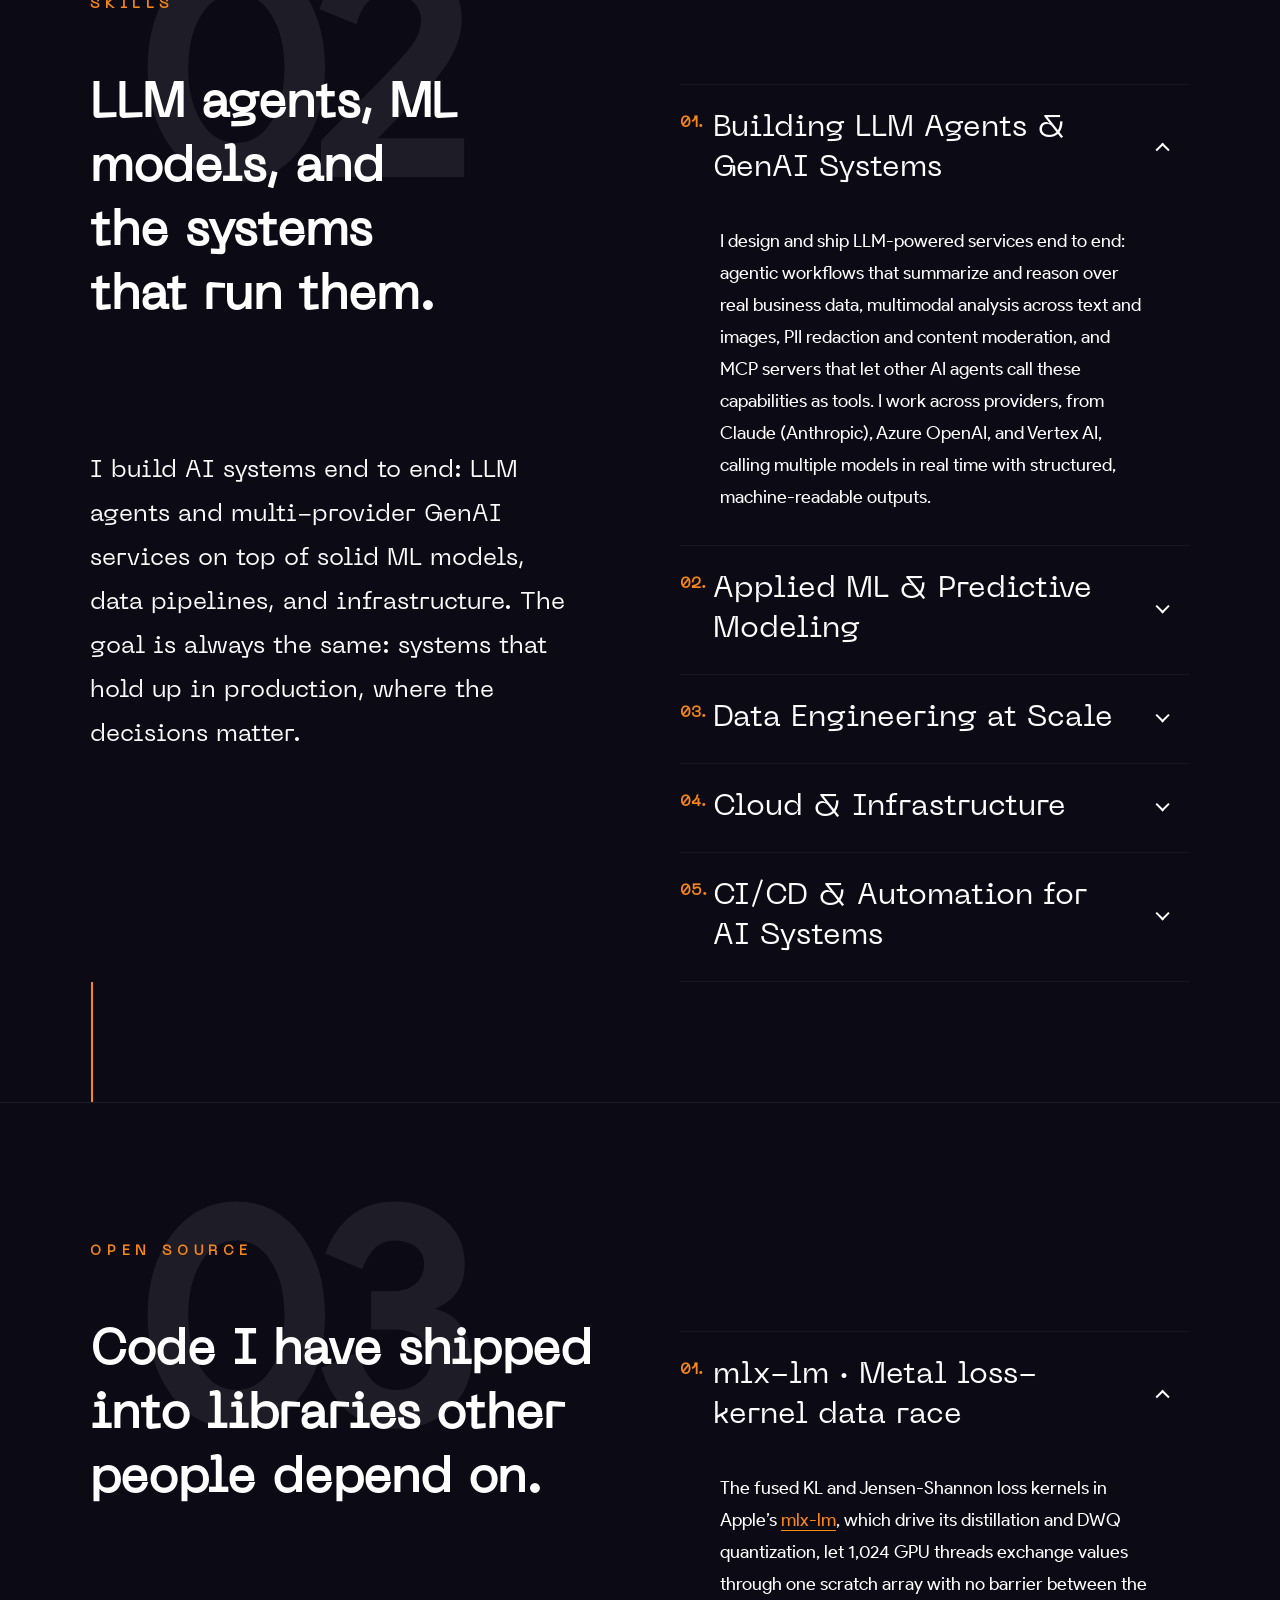
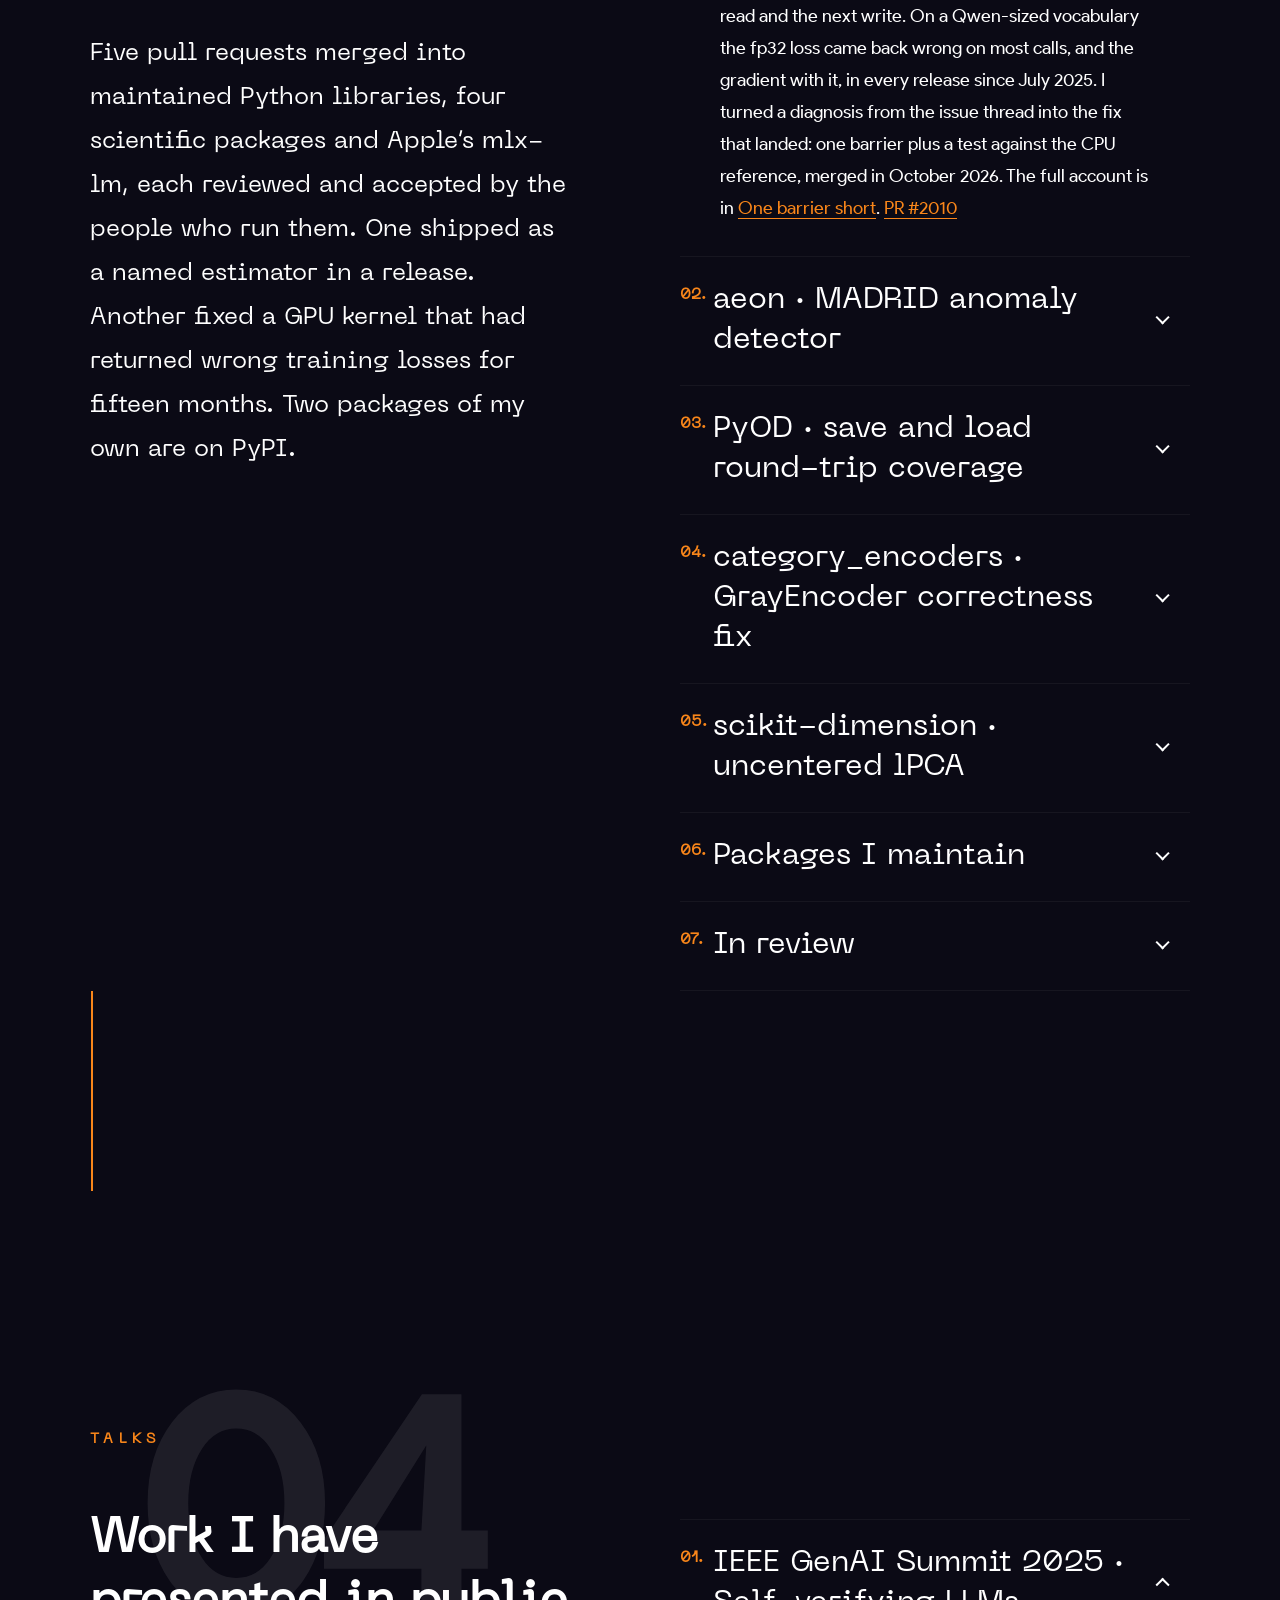
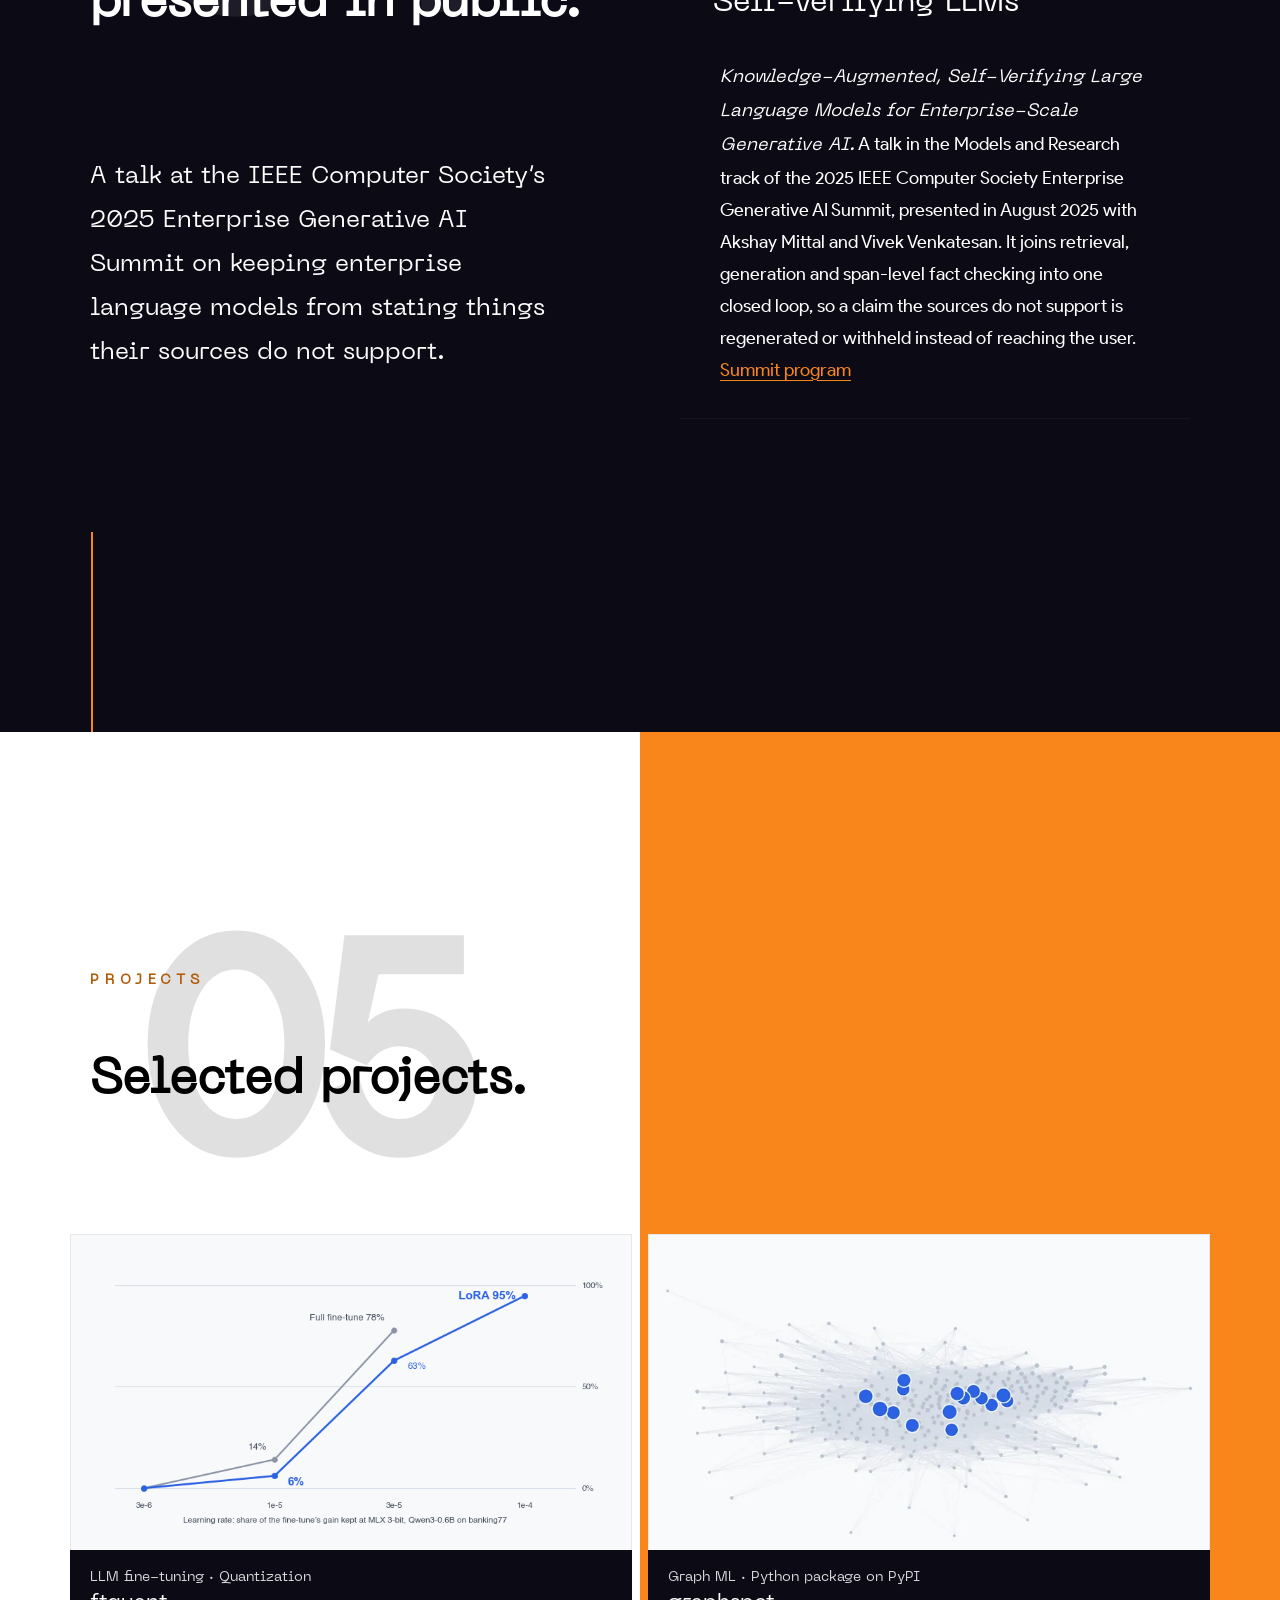
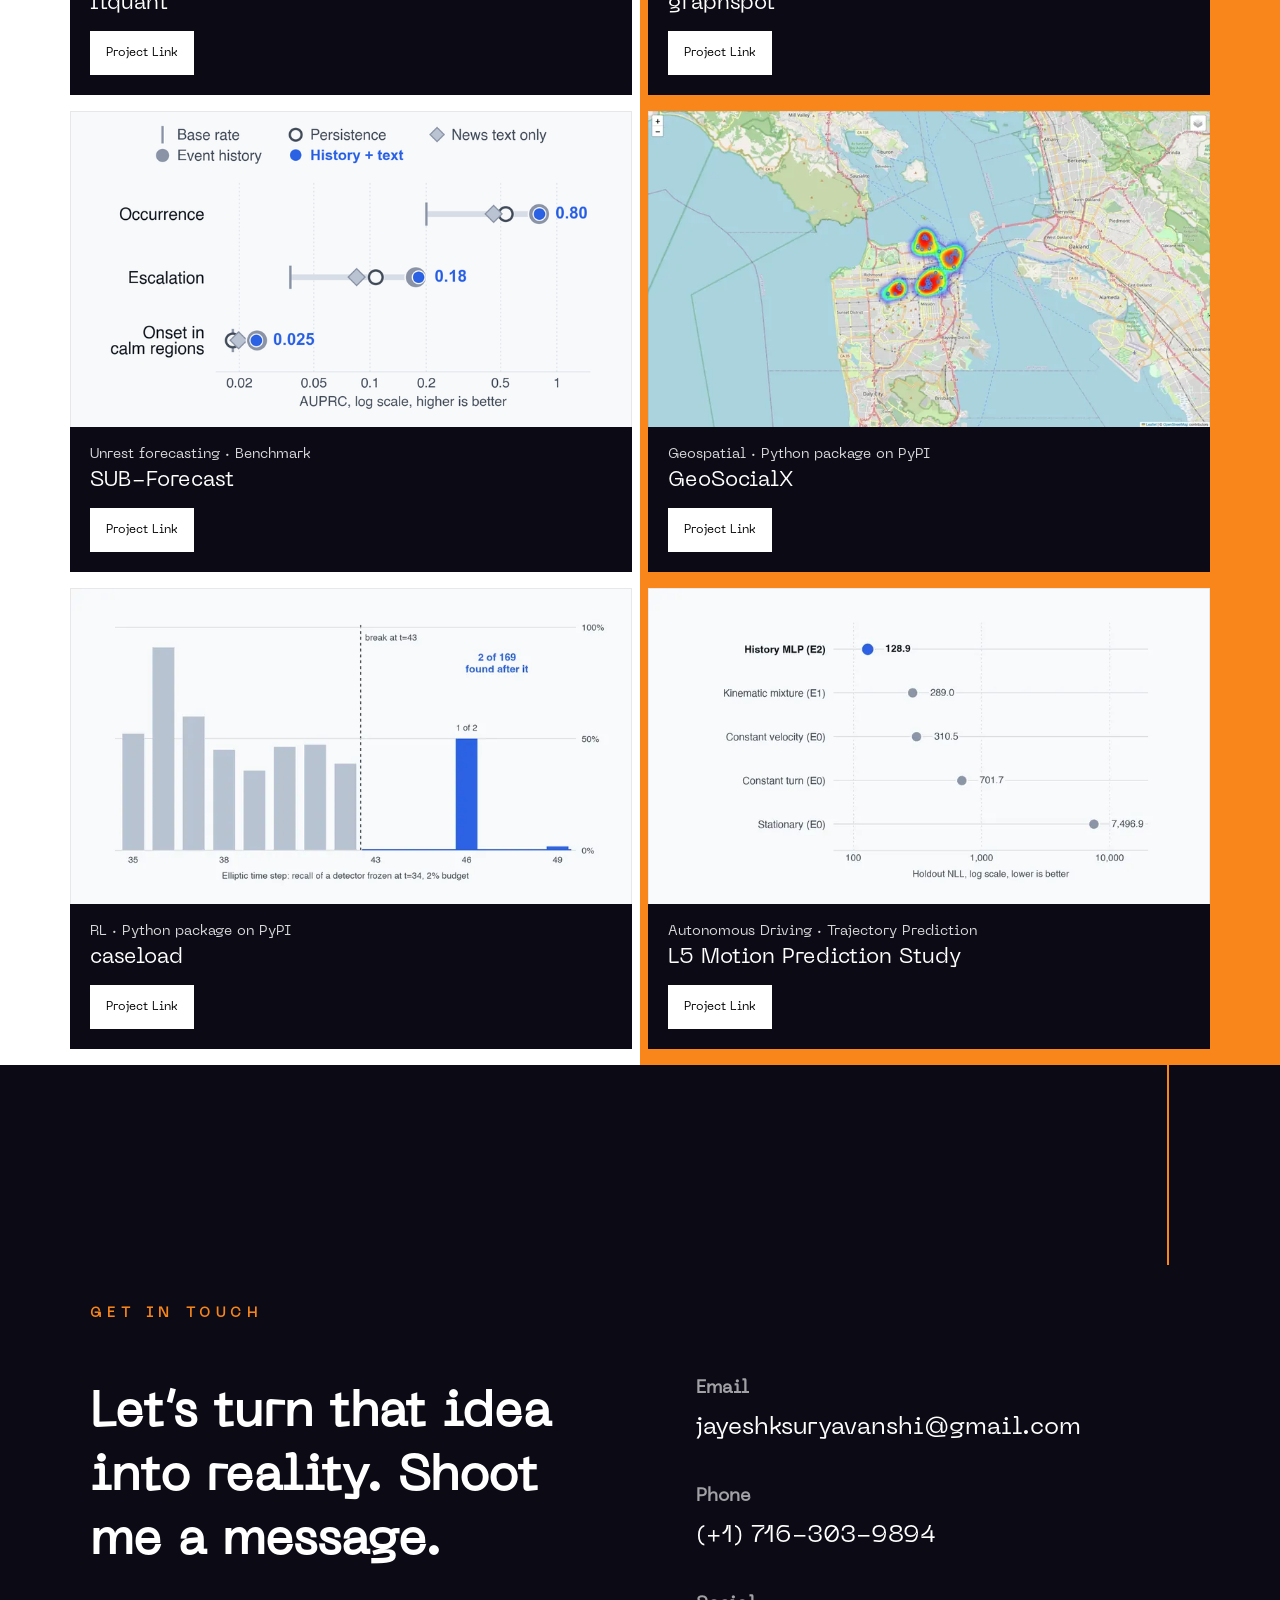
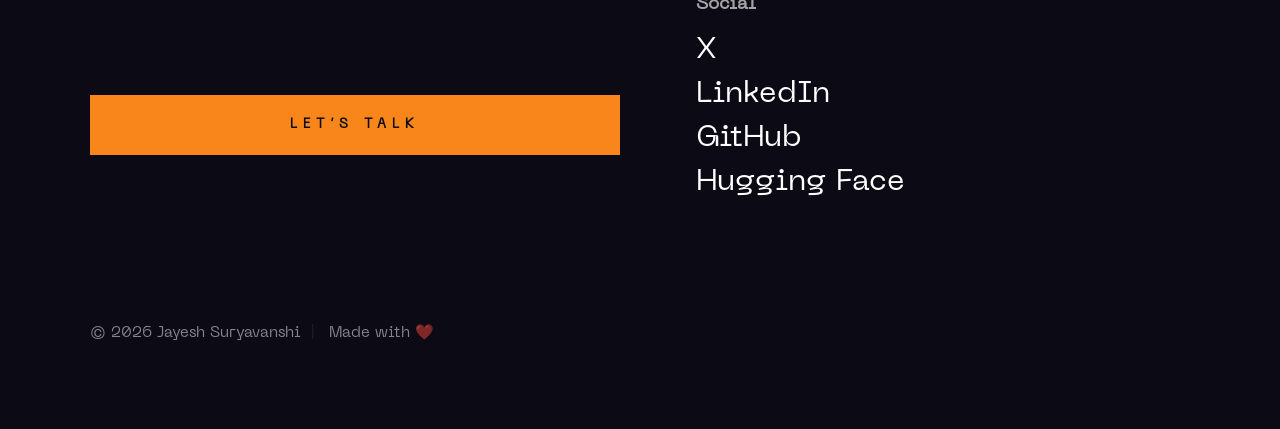
==== commit b7d2668e: "Open Source: add the mlx-lm kernel-race fix as the fifth merged pull request and recount the ones in" ====
--- a/index.html
+++ b/index.html
@@ -548,9 +548,10 @@
                 </div>
 
                 <p class="lead" data-aos="fade-up">
-                    Four pull requests merged into maintained scientific Python libraries, each reviewed and
-                    accepted by the people who run them. One of them shipped as a named estimator in a
-                    release, alongside two packages of my own on PyPI.
+                    Five pull requests merged into maintained Python libraries, four scientific packages and
+                    Apple&rsquo;s mlx-lm, each reviewed and accepted by the people who run them. One shipped as a
+                    named estimator in a release. Another fixed a GPU kernel that had returned wrong training
+                    losses for fifteen months. Two packages of my own are on PyPI.
                 </p>
             </div> <!-- end s-services--leftcol -->
 
@@ -558,7 +559,26 @@
                 <ul class="services-list" data-aos="fade-up">
                     <li class="services-list__item is-active">
                         <div class="services-list__item-header">
-                            <h3 class="h5"><button type="button" class="services-list__toggle" aria-expanded="true" aria-controls="svc-6">aeon&nbsp;&middot; MADRID anomaly detector</button></h3>
+                            <h3 class="h5"><button type="button" class="services-list__toggle" aria-expanded="true" aria-controls="svc-13">mlx-lm&nbsp;&middot; Metal loss-kernel data race</button></h3>
+                        </div>
+                        <div class="services-list__item-body" id="svc-13">
+                            <p>
+                                The fused KL and Jensen-Shannon loss kernels in Apple&rsquo;s
+                                <a href="https://github.com/ml-explore/mlx-lm" target="_blank" rel="noopener">mlx-lm<span class="visually-hidden"> (opens in a new tab)</span></a>,
+                                which drive its distillation and DWQ quantization, let 1,024 GPU threads exchange
+                                values through one scratch array with no barrier between the read and the next write.
+                                On a Qwen-sized vocabulary the fp32 loss came back wrong on most calls, and the
+                                gradient with it, in every release since July 2025. I turned a diagnosis from the
+                                issue thread into the fix that landed: one barrier plus a test against the CPU
+                                reference, merged in October 2026. The full account is in
+                                <a href="blog/one-barrier-short.html">One barrier short</a>.
+                                <a href="https://github.com/ml-explore/mlx-lm/pull/2010" target="_blank" rel="noopener">PR #2010<span class="visually-hidden"> (opens in a new tab)</span></a>
+                            </p>
+                        </div>
+                    </li> <!-- services-list__item -->
+                    <li class="services-list__item">
+                        <div class="services-list__item-header">
+                            <h3 class="h5"><button type="button" class="services-list__toggle" aria-expanded="false" aria-controls="svc-6">aeon&nbsp;&middot; MADRID anomaly detector</button></h3>
                         </div>
                         <div class="services-list__item-body" id="svc-6">
                             <p>
@@ -638,10 +658,11 @@
                         </div>
                         <div class="services-list__item-body" id="svc-11">
                             <p>
-                                Twelve further pull requests are open with maintainers, across
+                                Fourteen further pull requests are open with maintainers, across
                                 <a href="https://github.com/scikit-learn/scikit-learn/pull/34629" target="_blank" rel="noopener">scikit-learn<span class="visually-hidden"> (opens in a new tab)</span></a>,
-                                PyOD, river, imbalanced-learn, hiclass, pythresh, DeepOD and aeon. Four add new
-                                detectors, the other eight are correctness fixes. Open is not merged, so I count them separately.
+                                PyOD, river, imbalanced-learn, hiclass, pythresh, DeepOD, aeon and mlx-lm. Four add new
+                                detectors, one adds model support, the other nine are correctness fixes. Open is not
+                                merged, so I count them separately.
                             </p>
                         </div>
                     </li> <!-- services-list__item -->
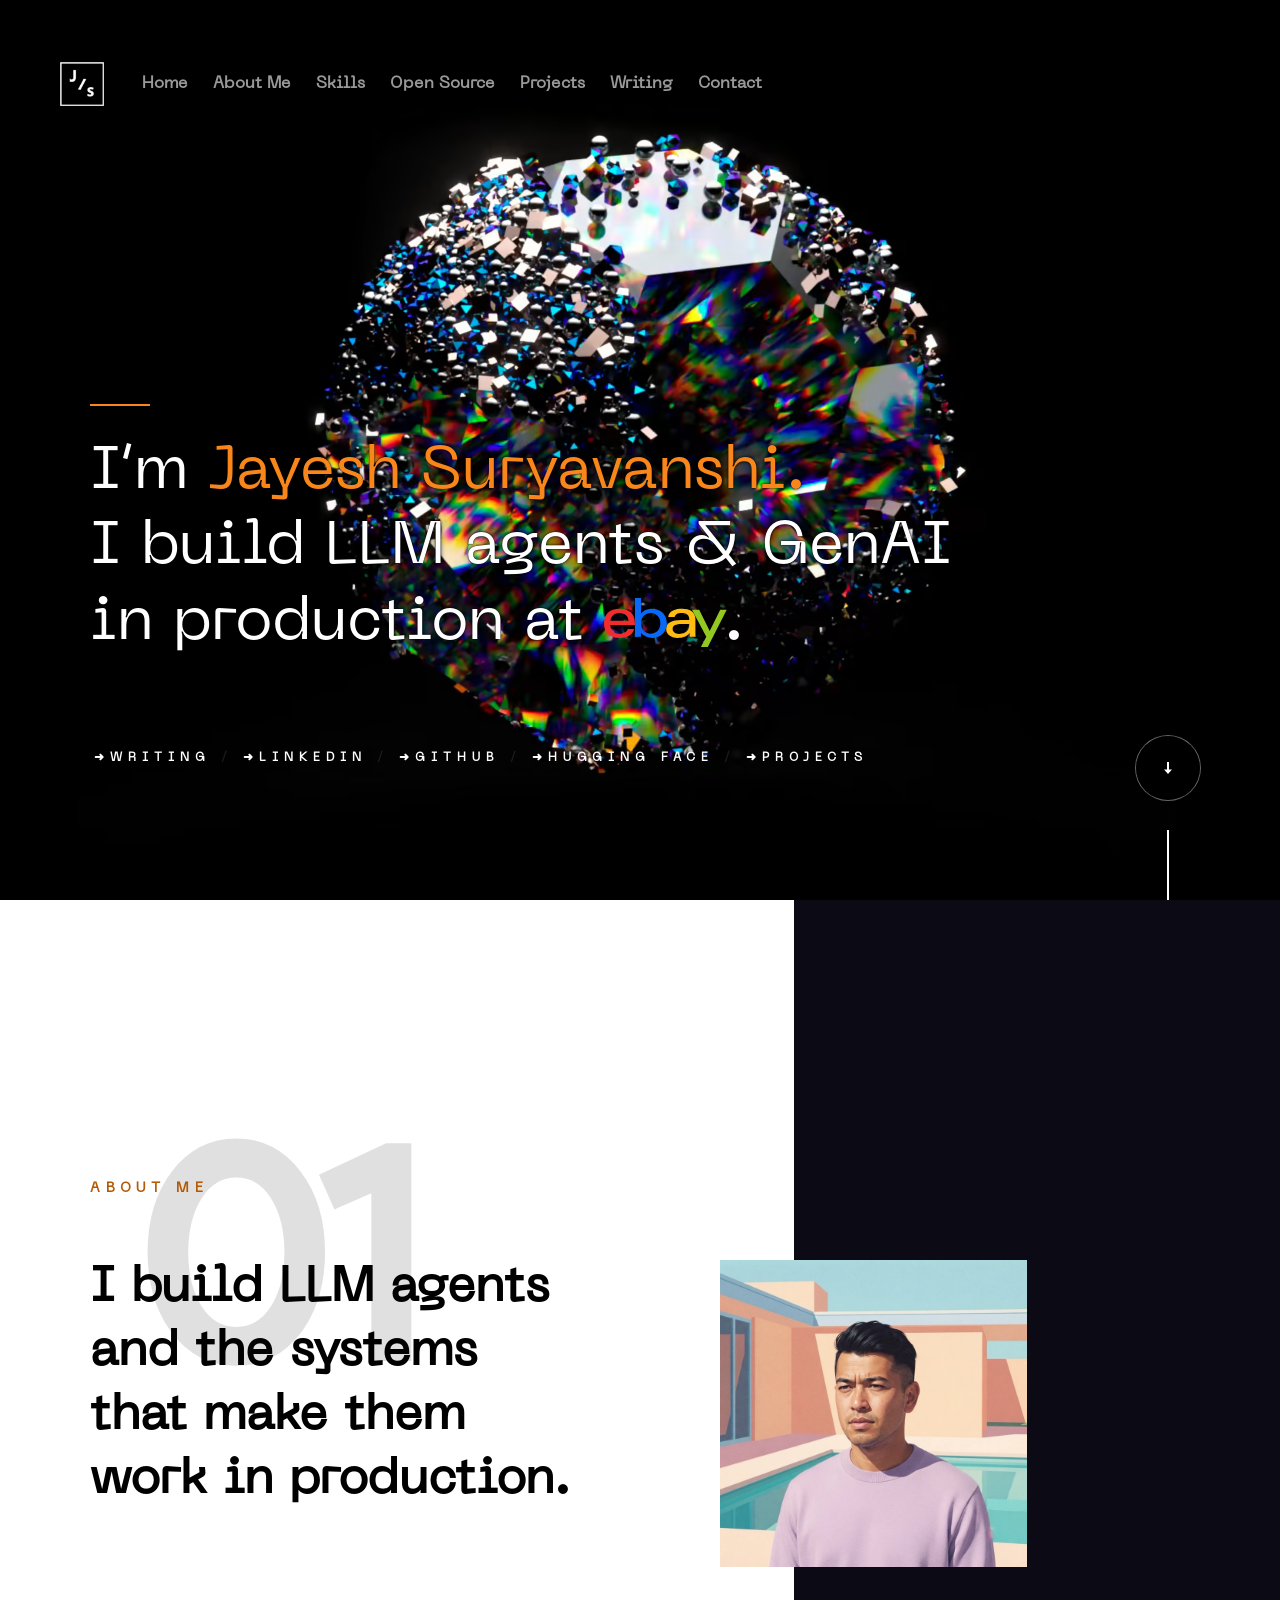
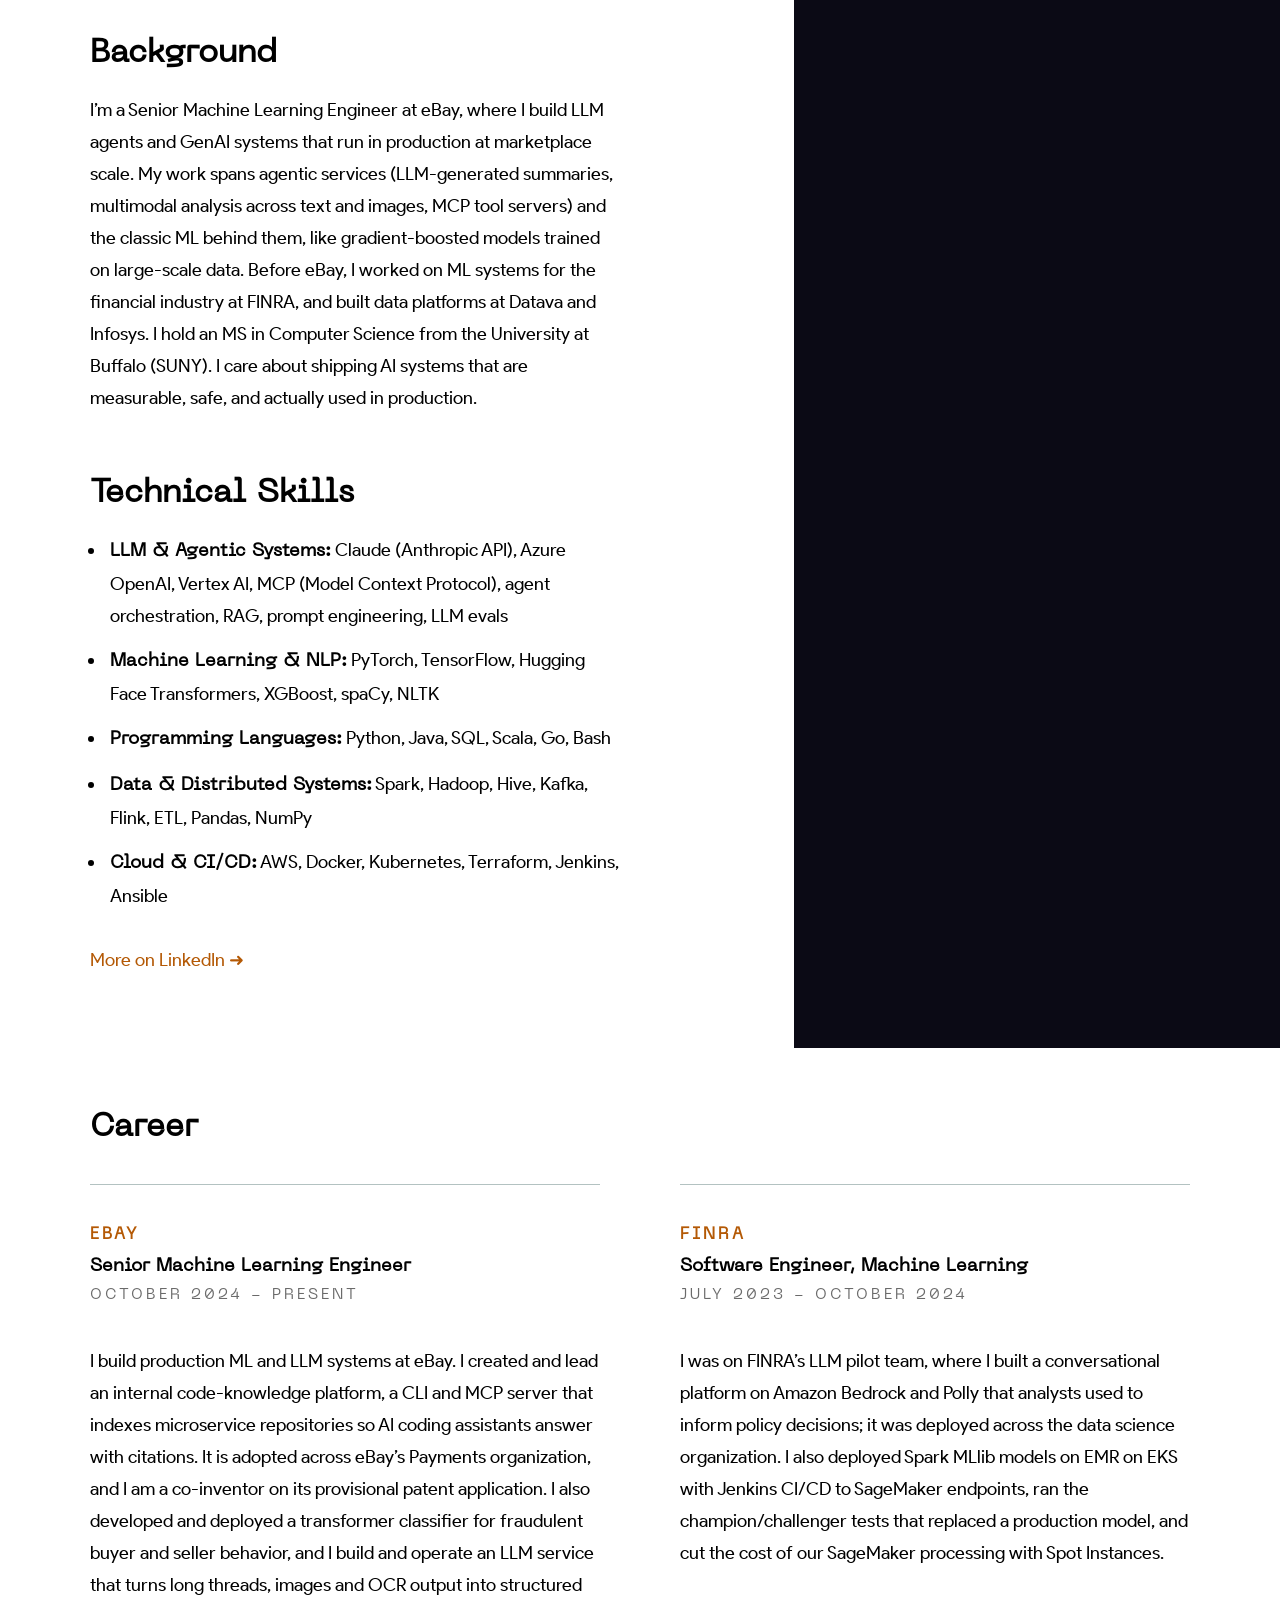
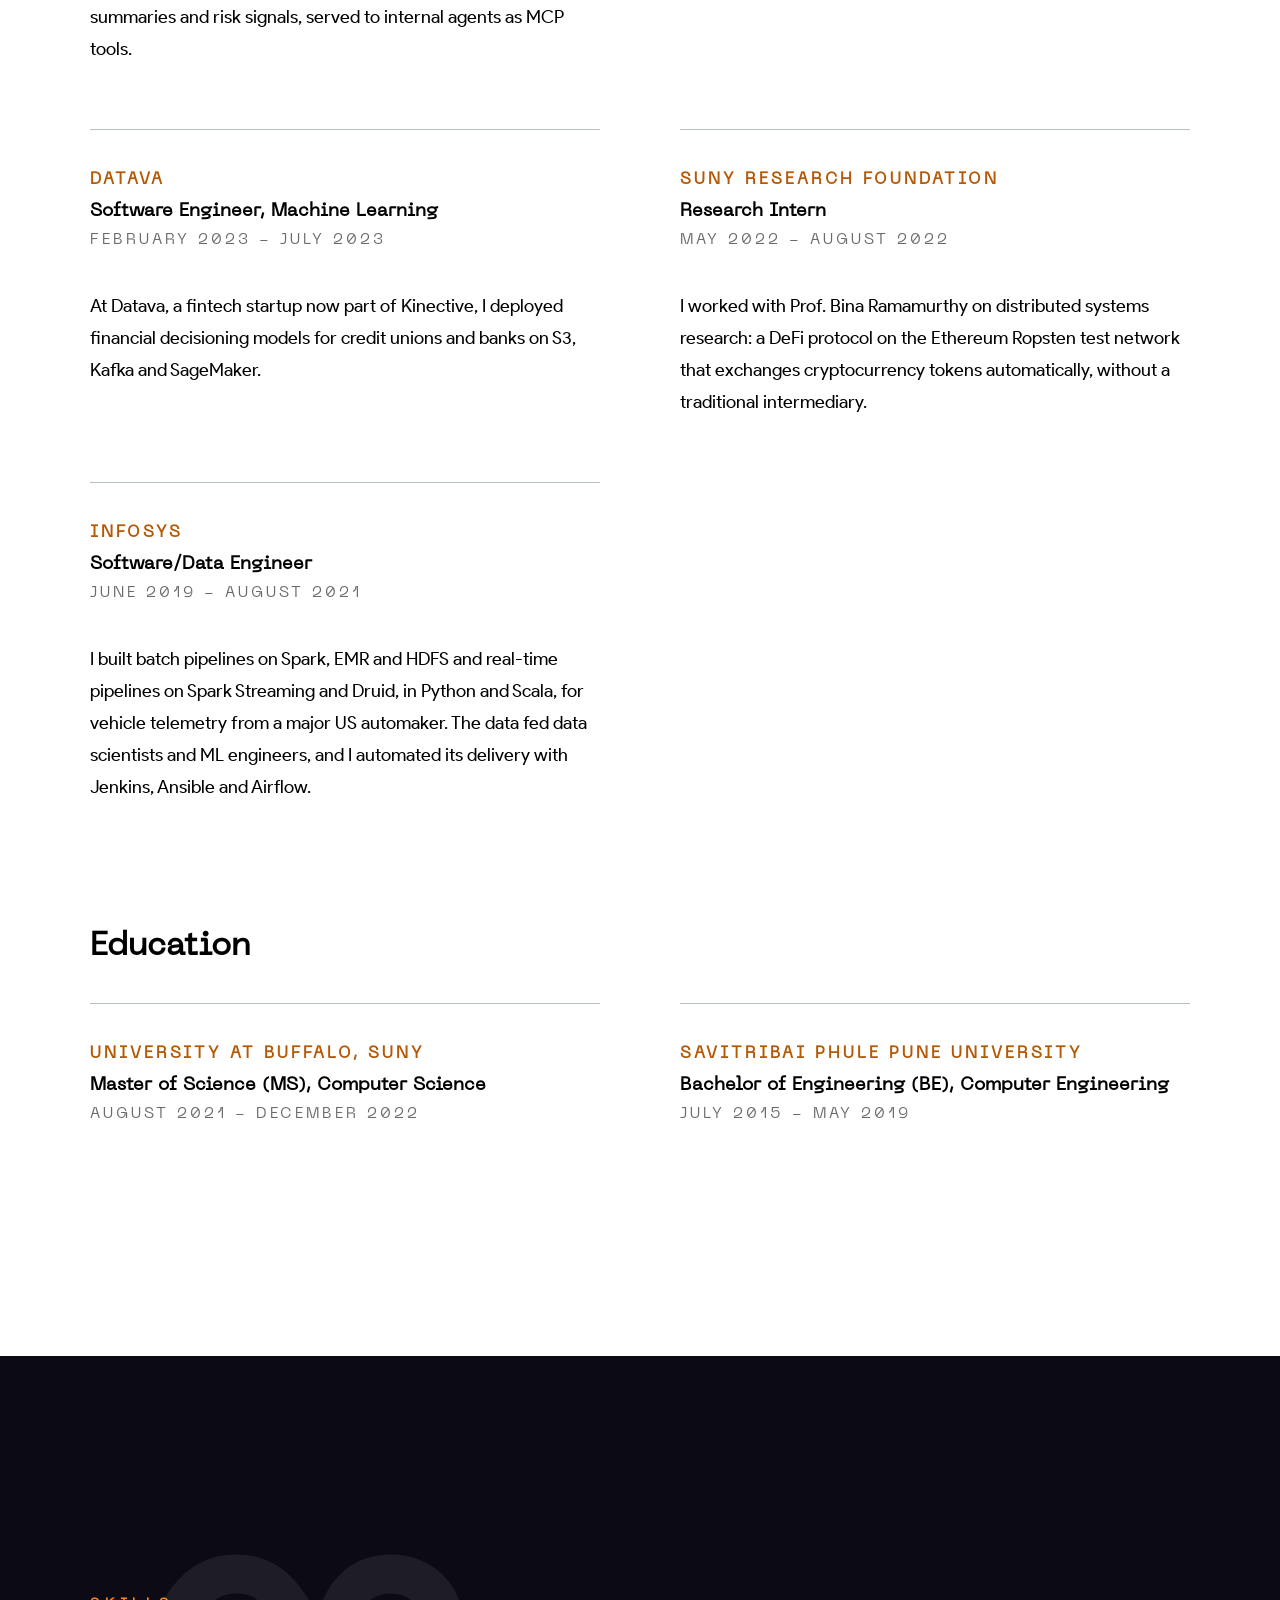
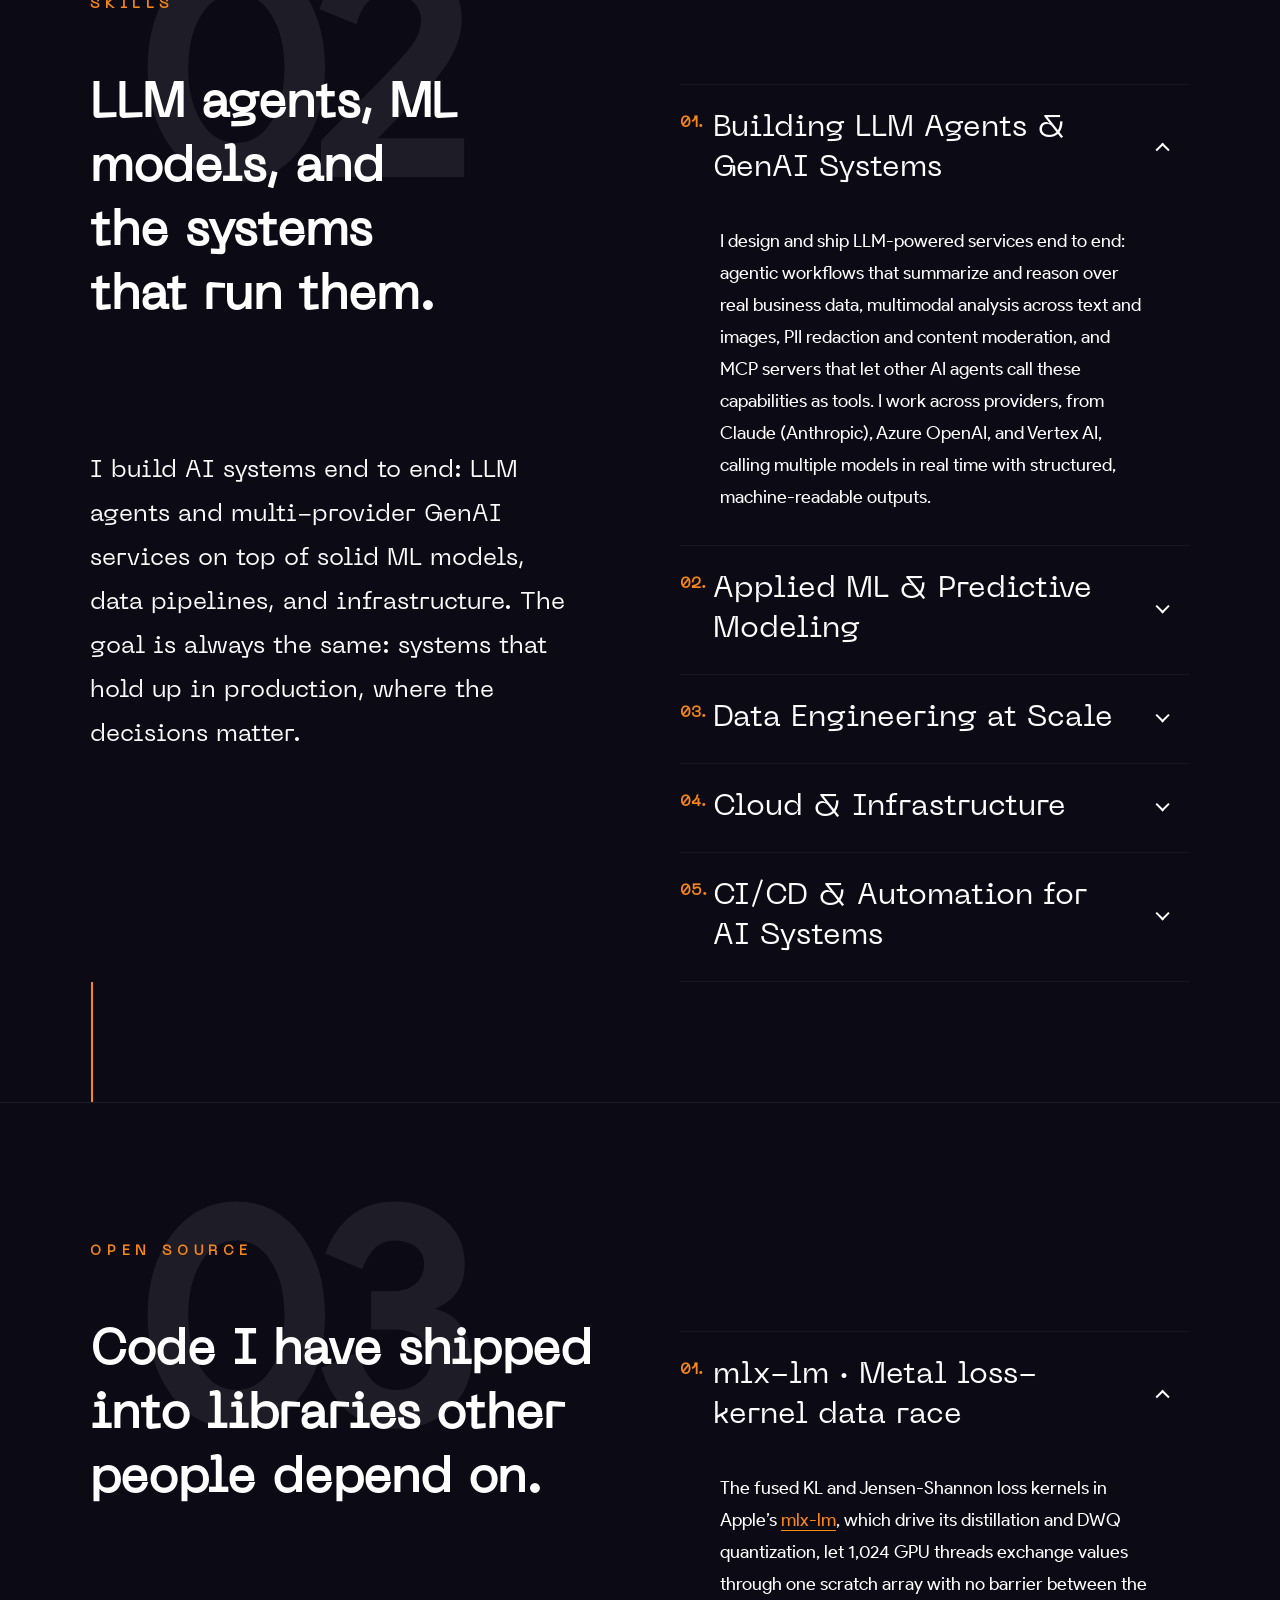
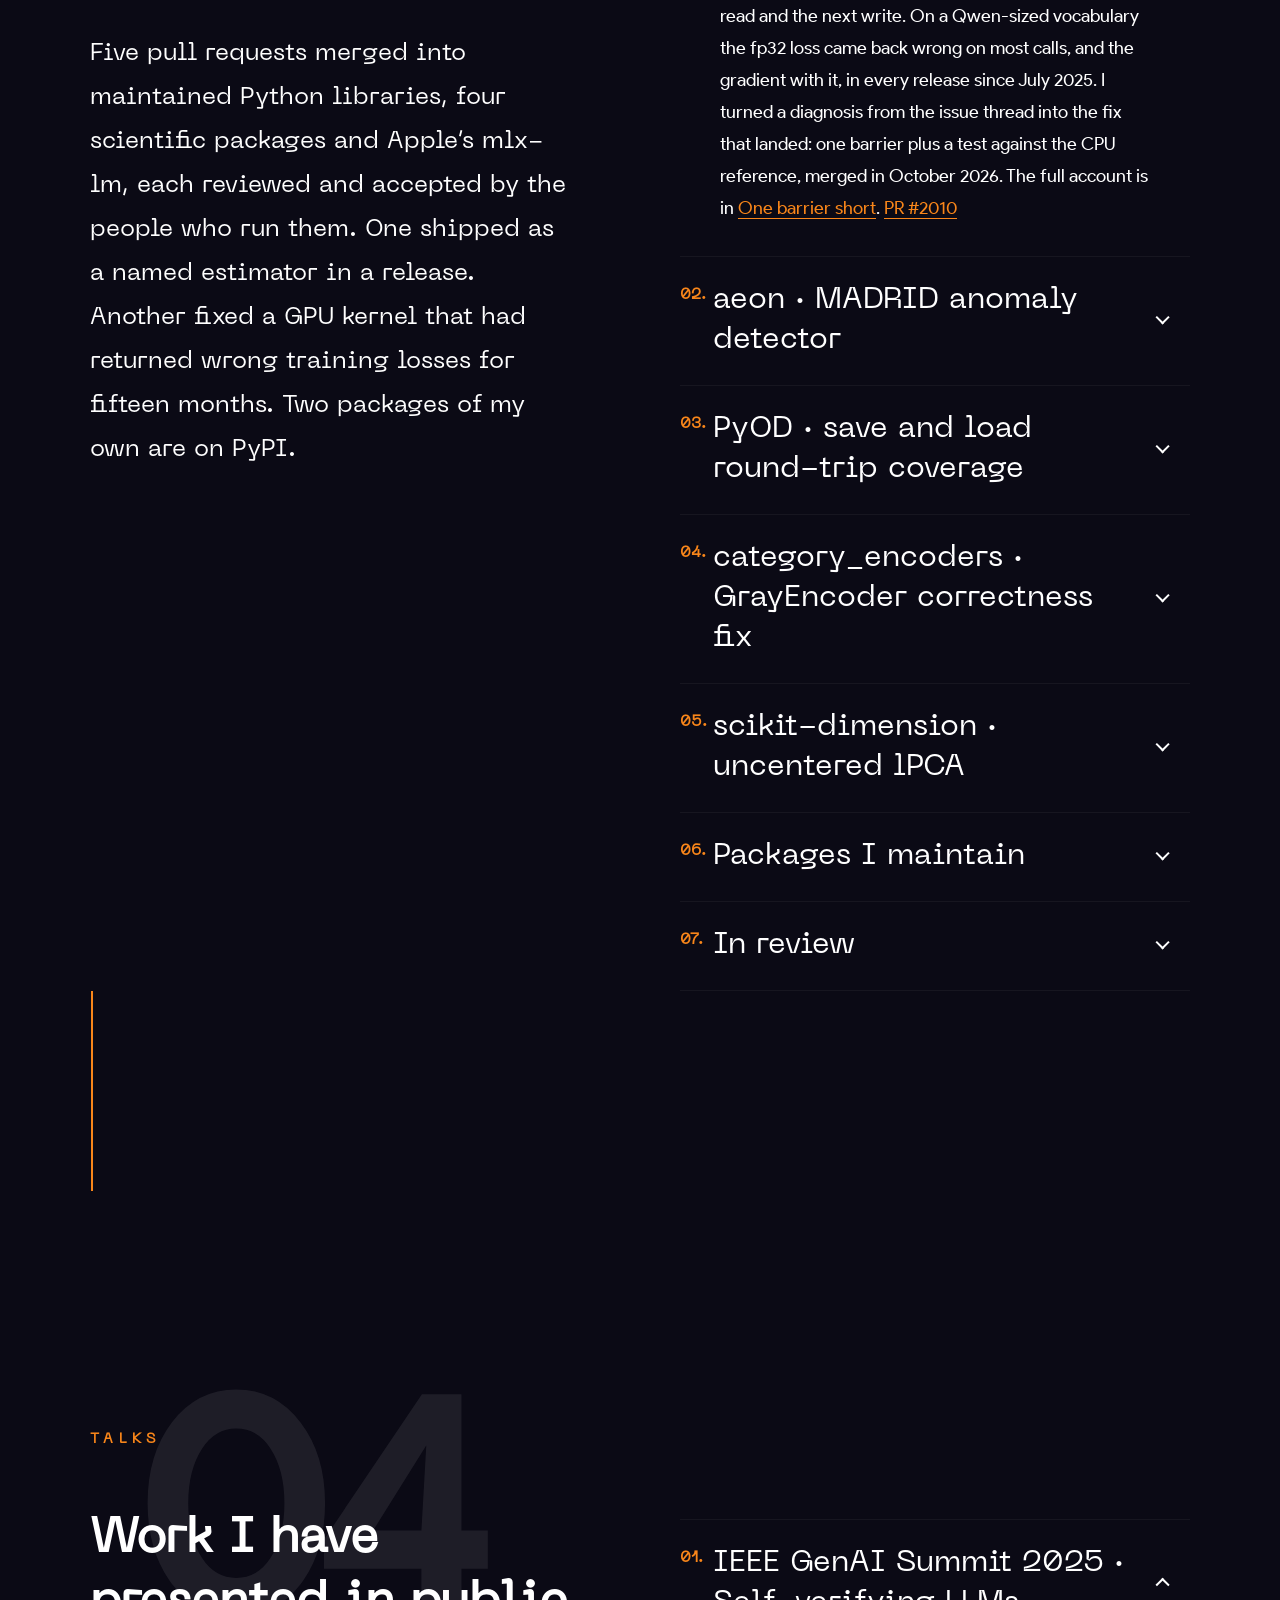
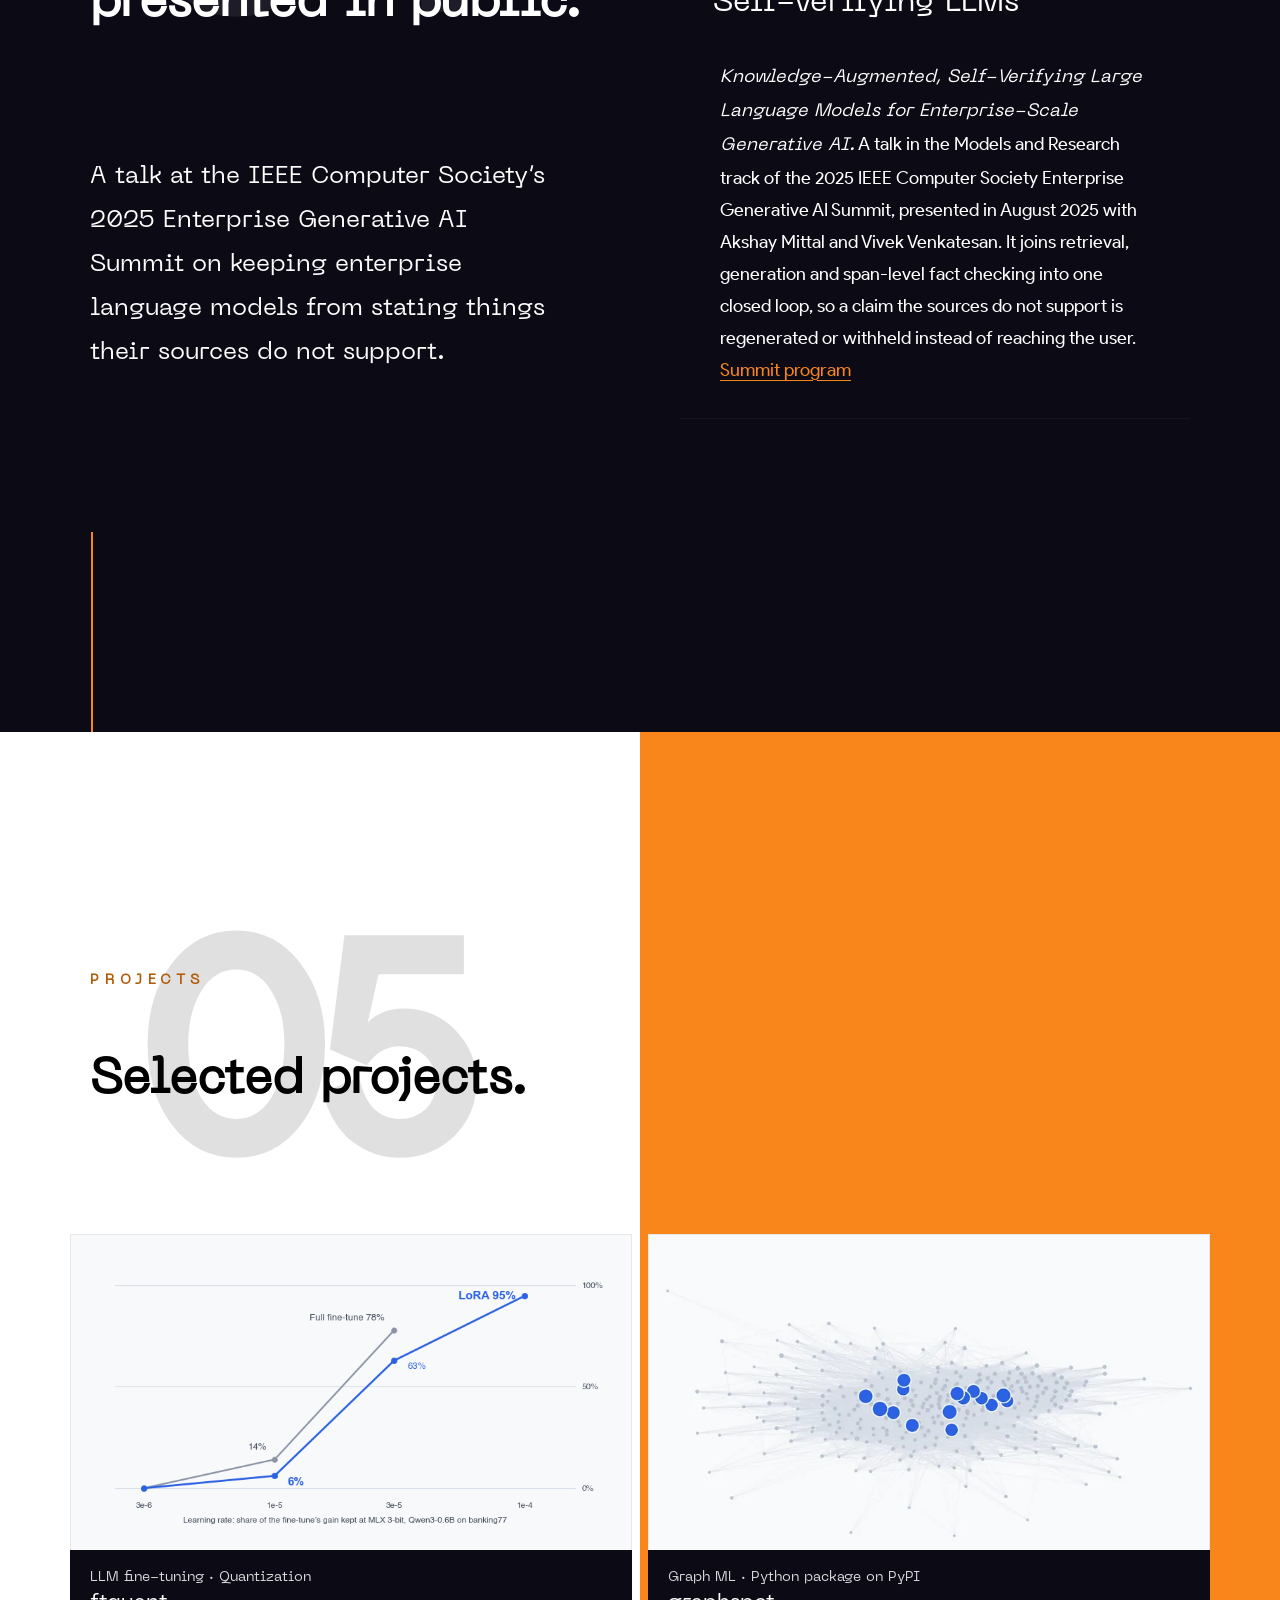
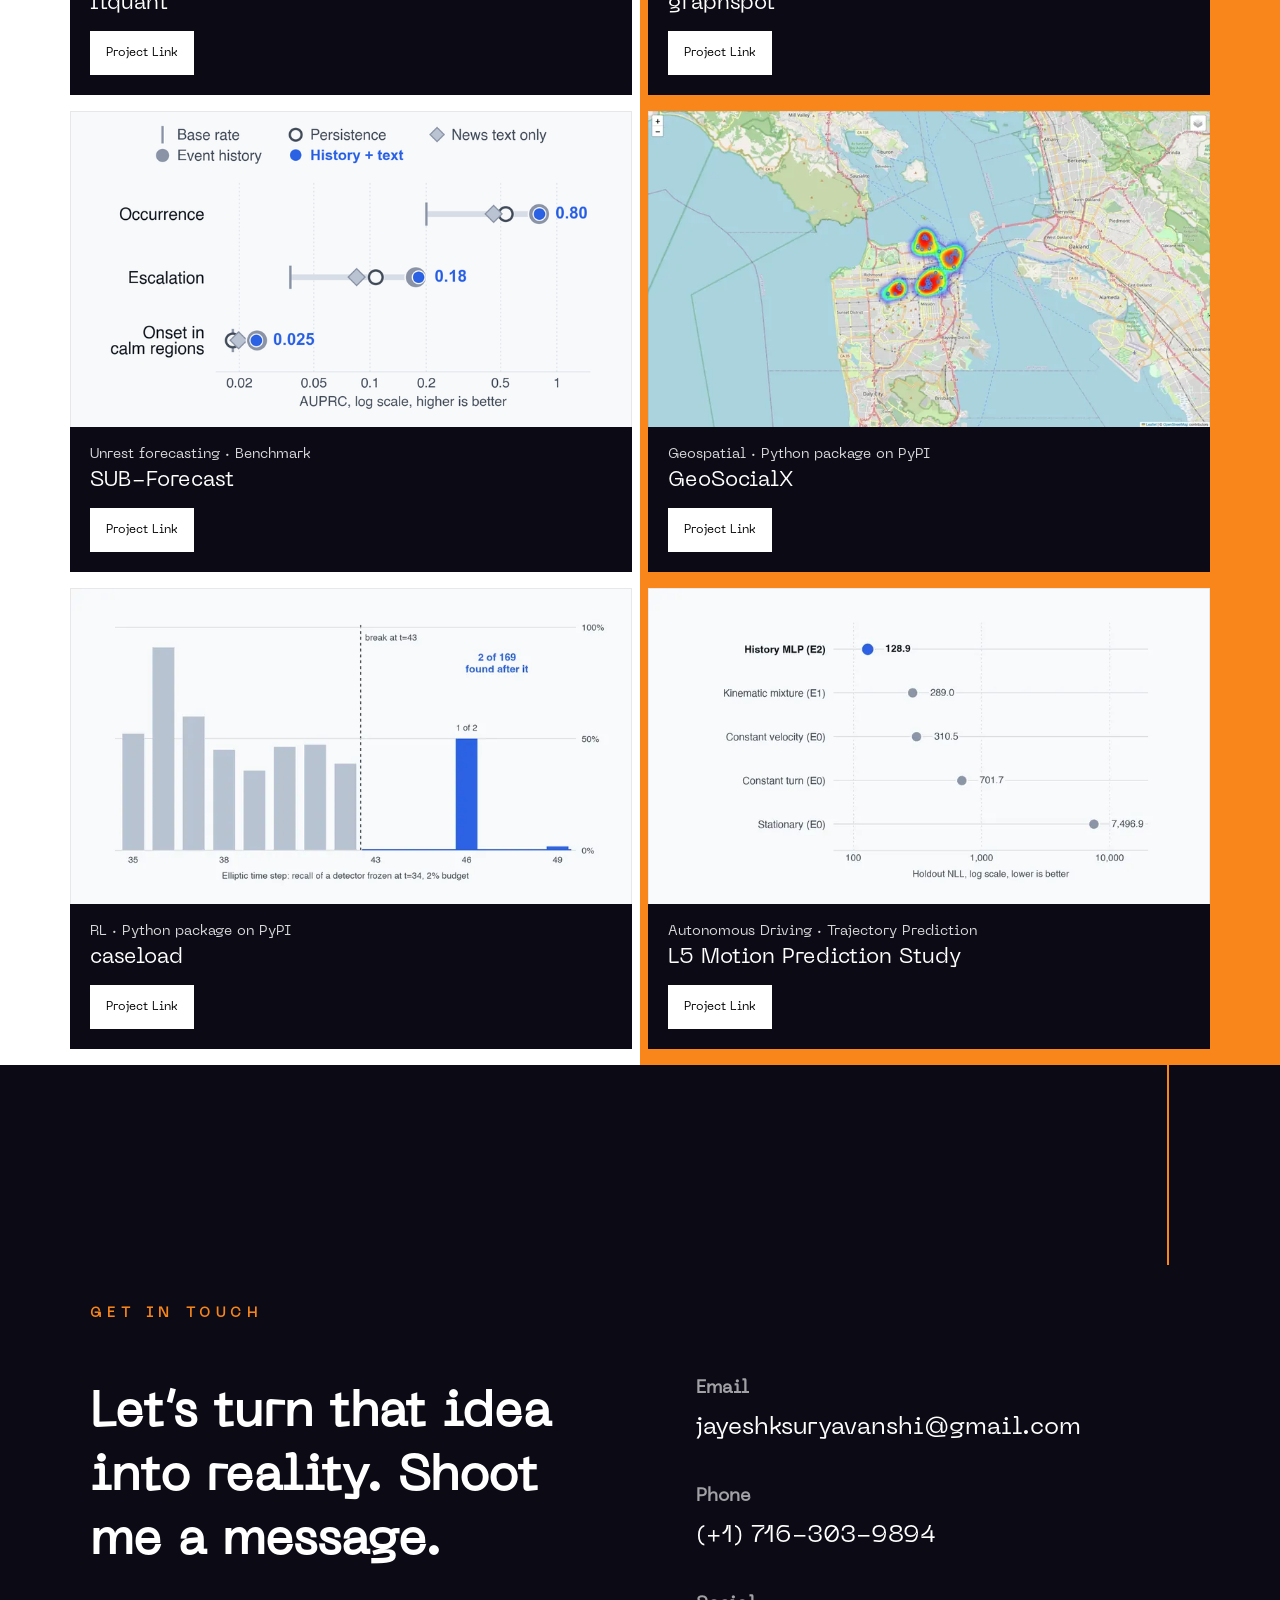
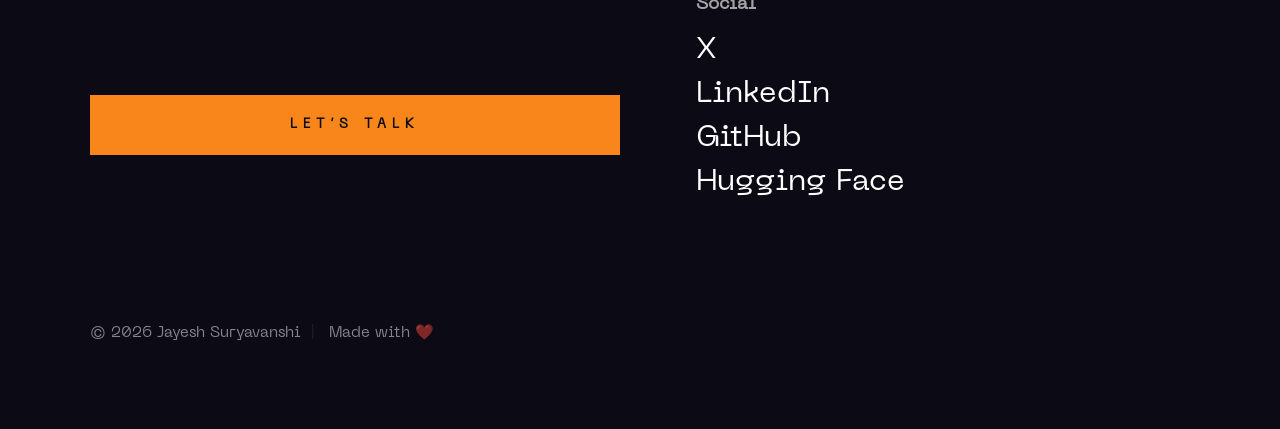
==== commit 69abd595: "Homepage: close the html element" ====
--- a/index.html
+++ b/index.html
@@ -1022,3 +1022,4 @@
     </script>
 
 </body>
+</html>
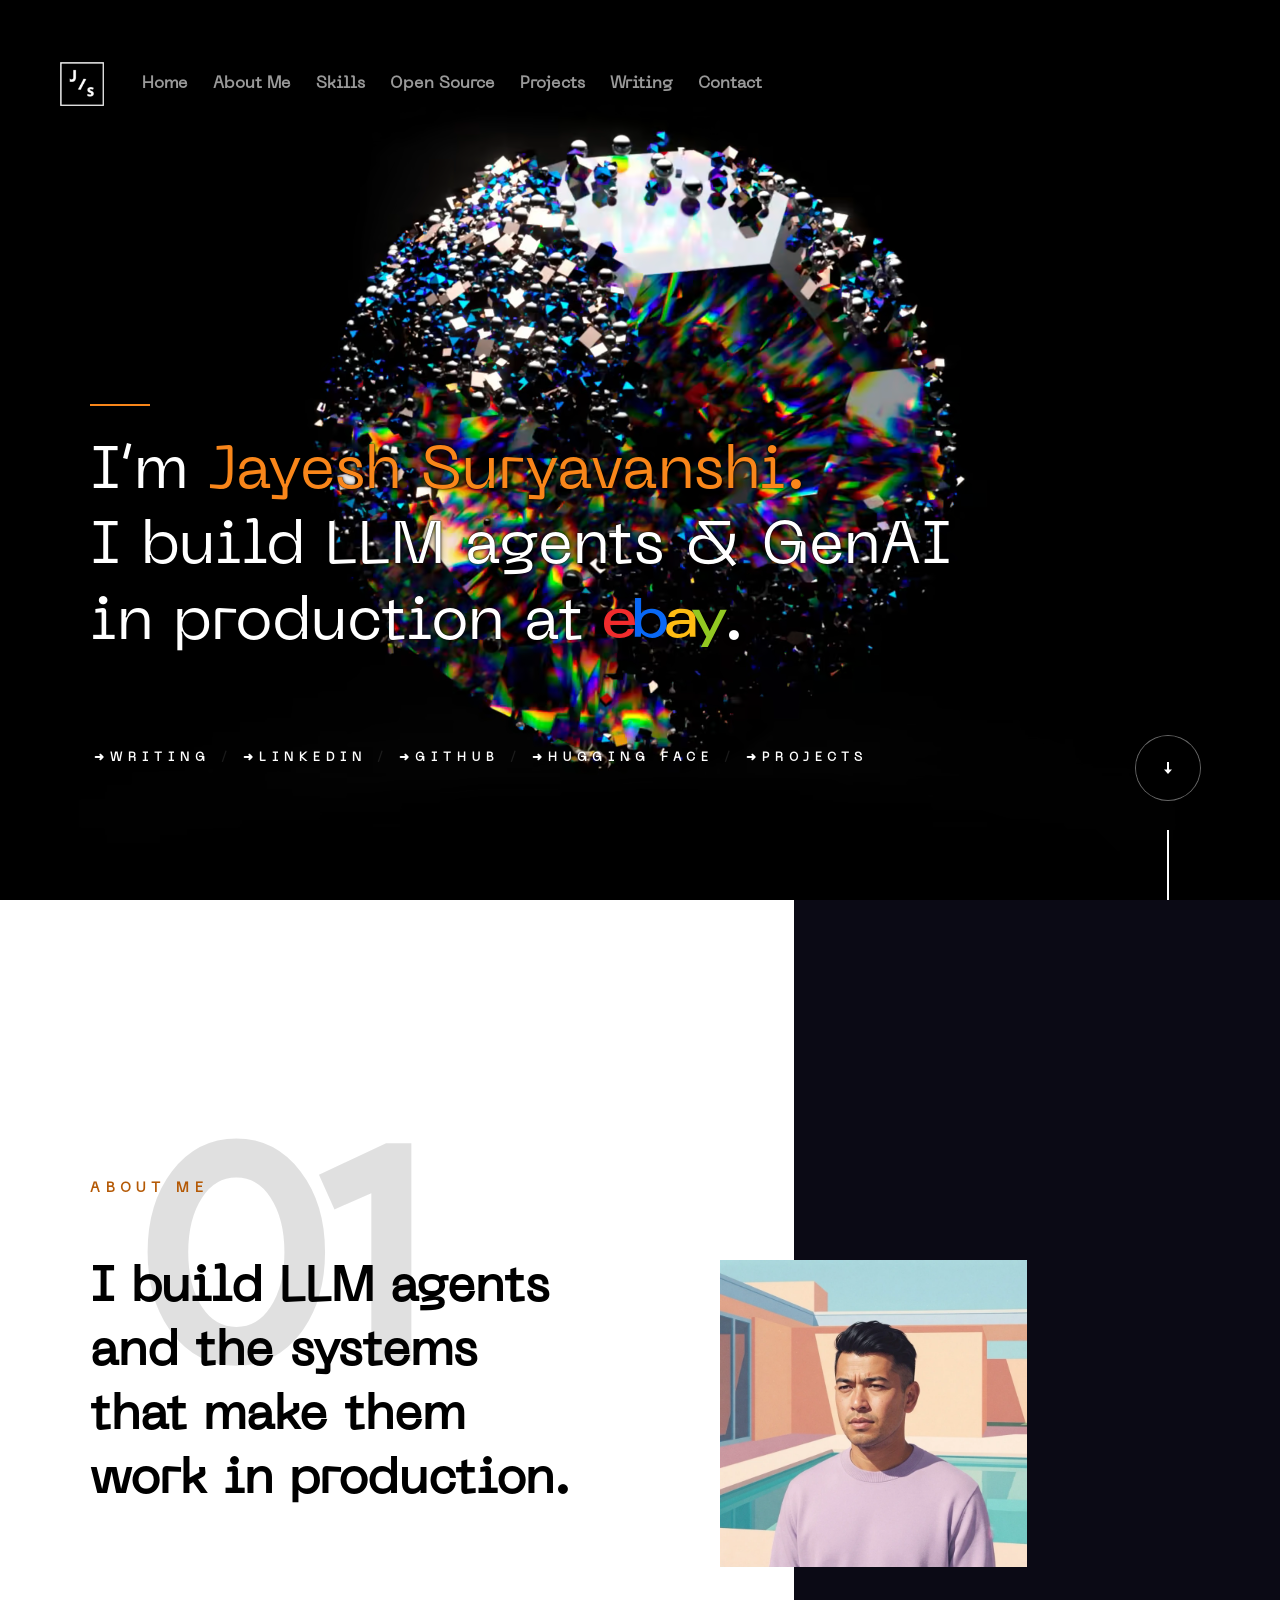
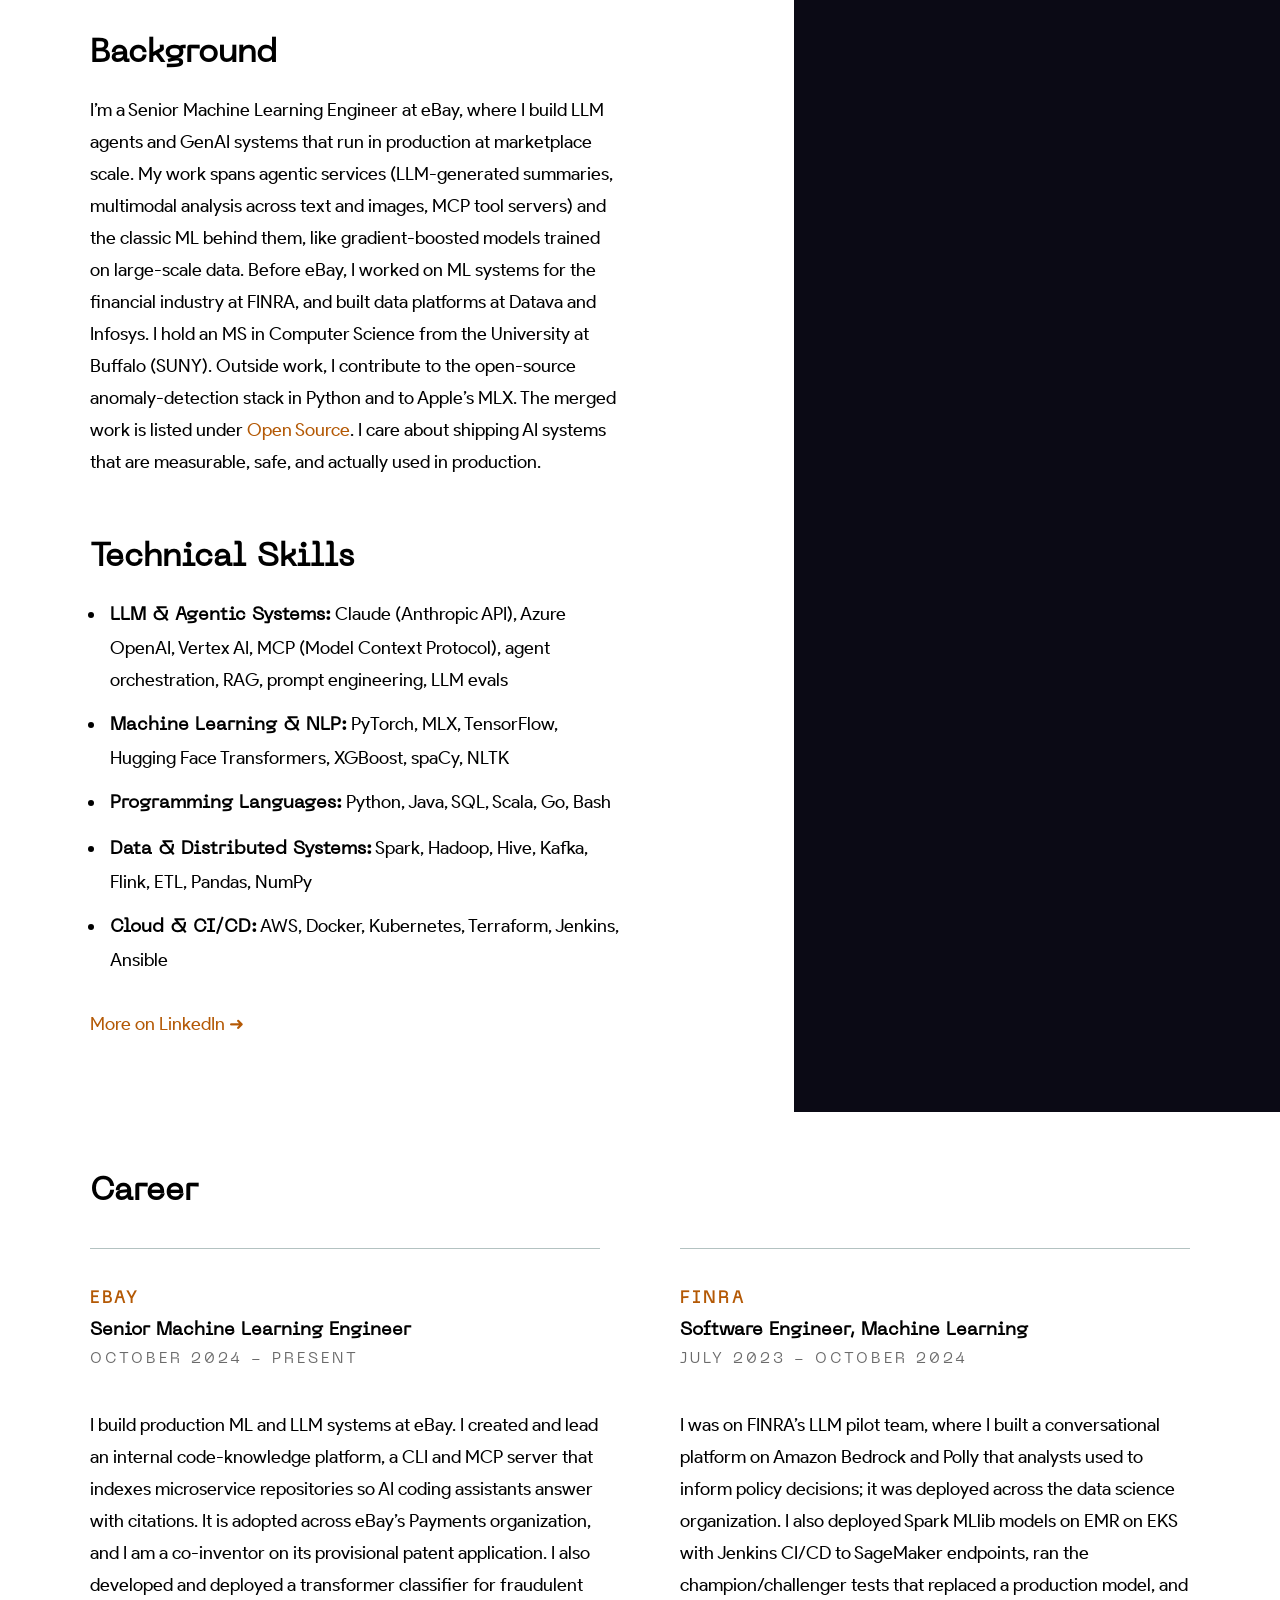
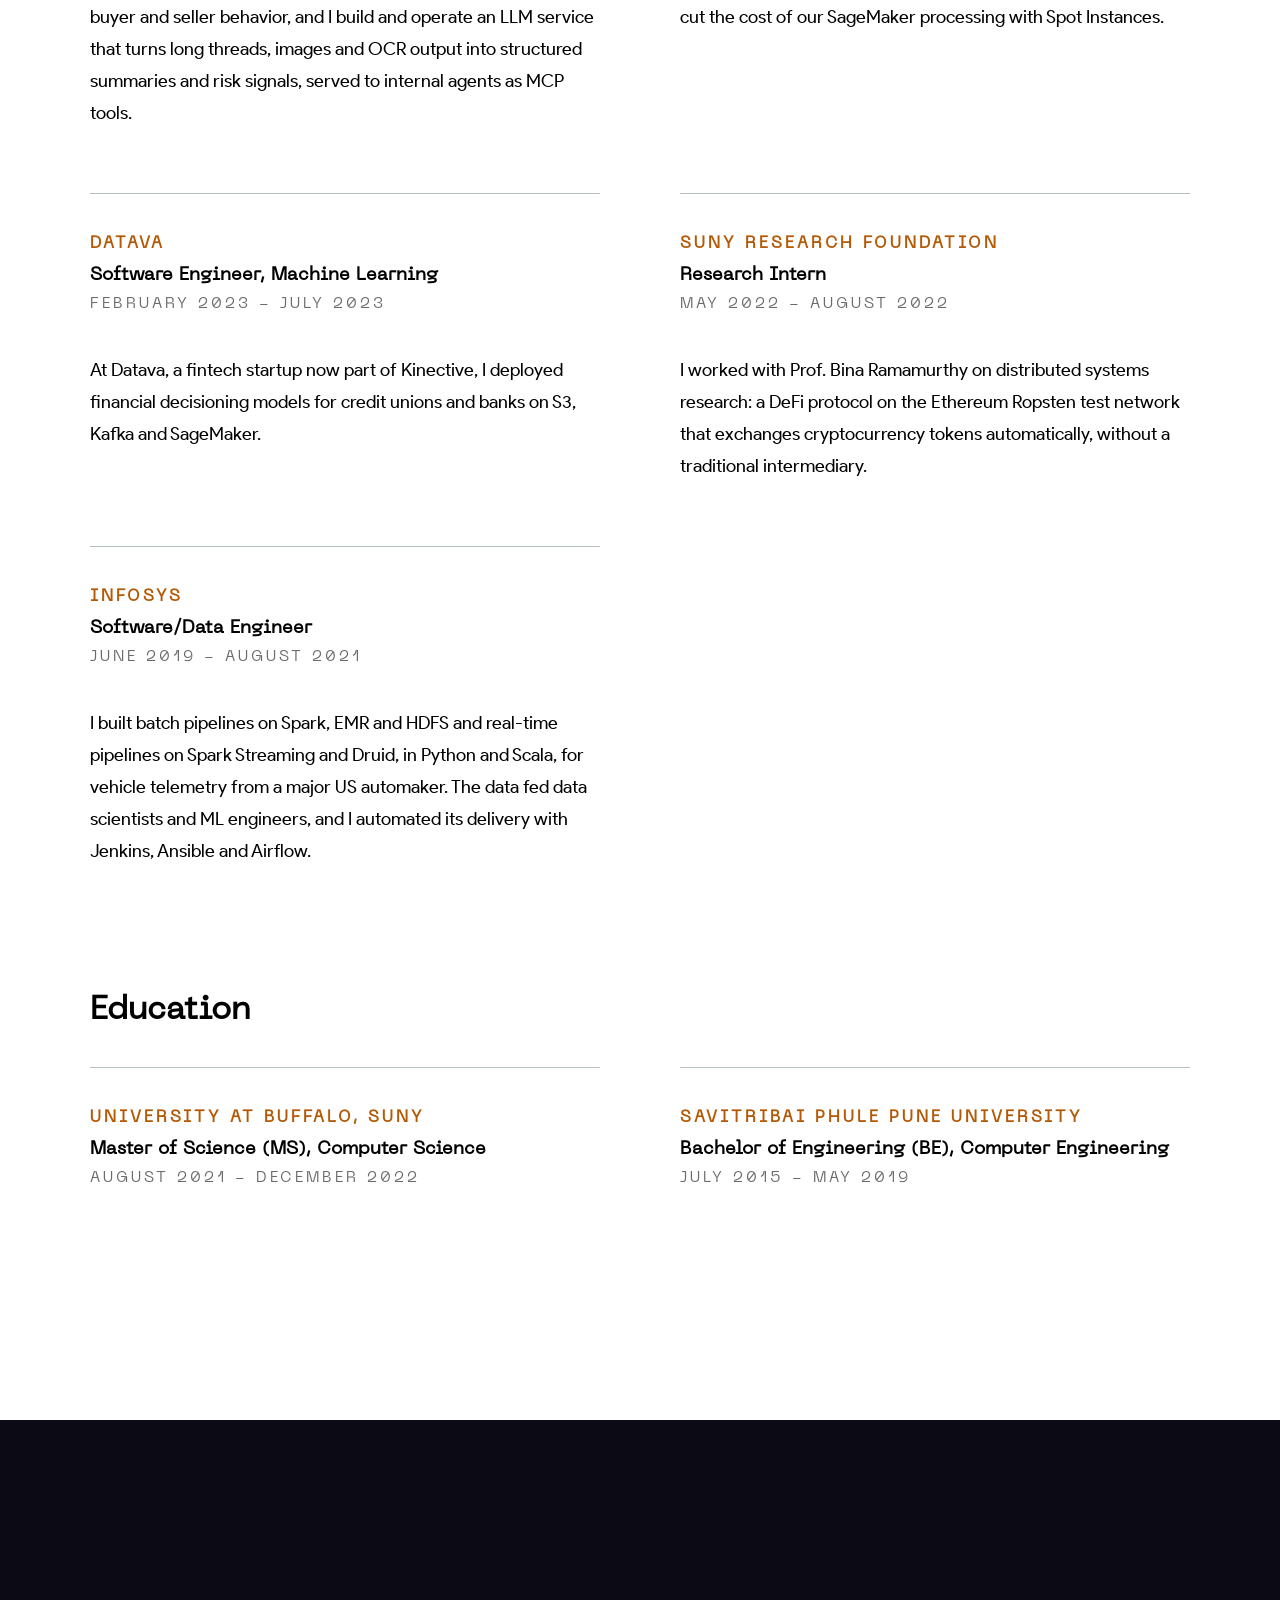
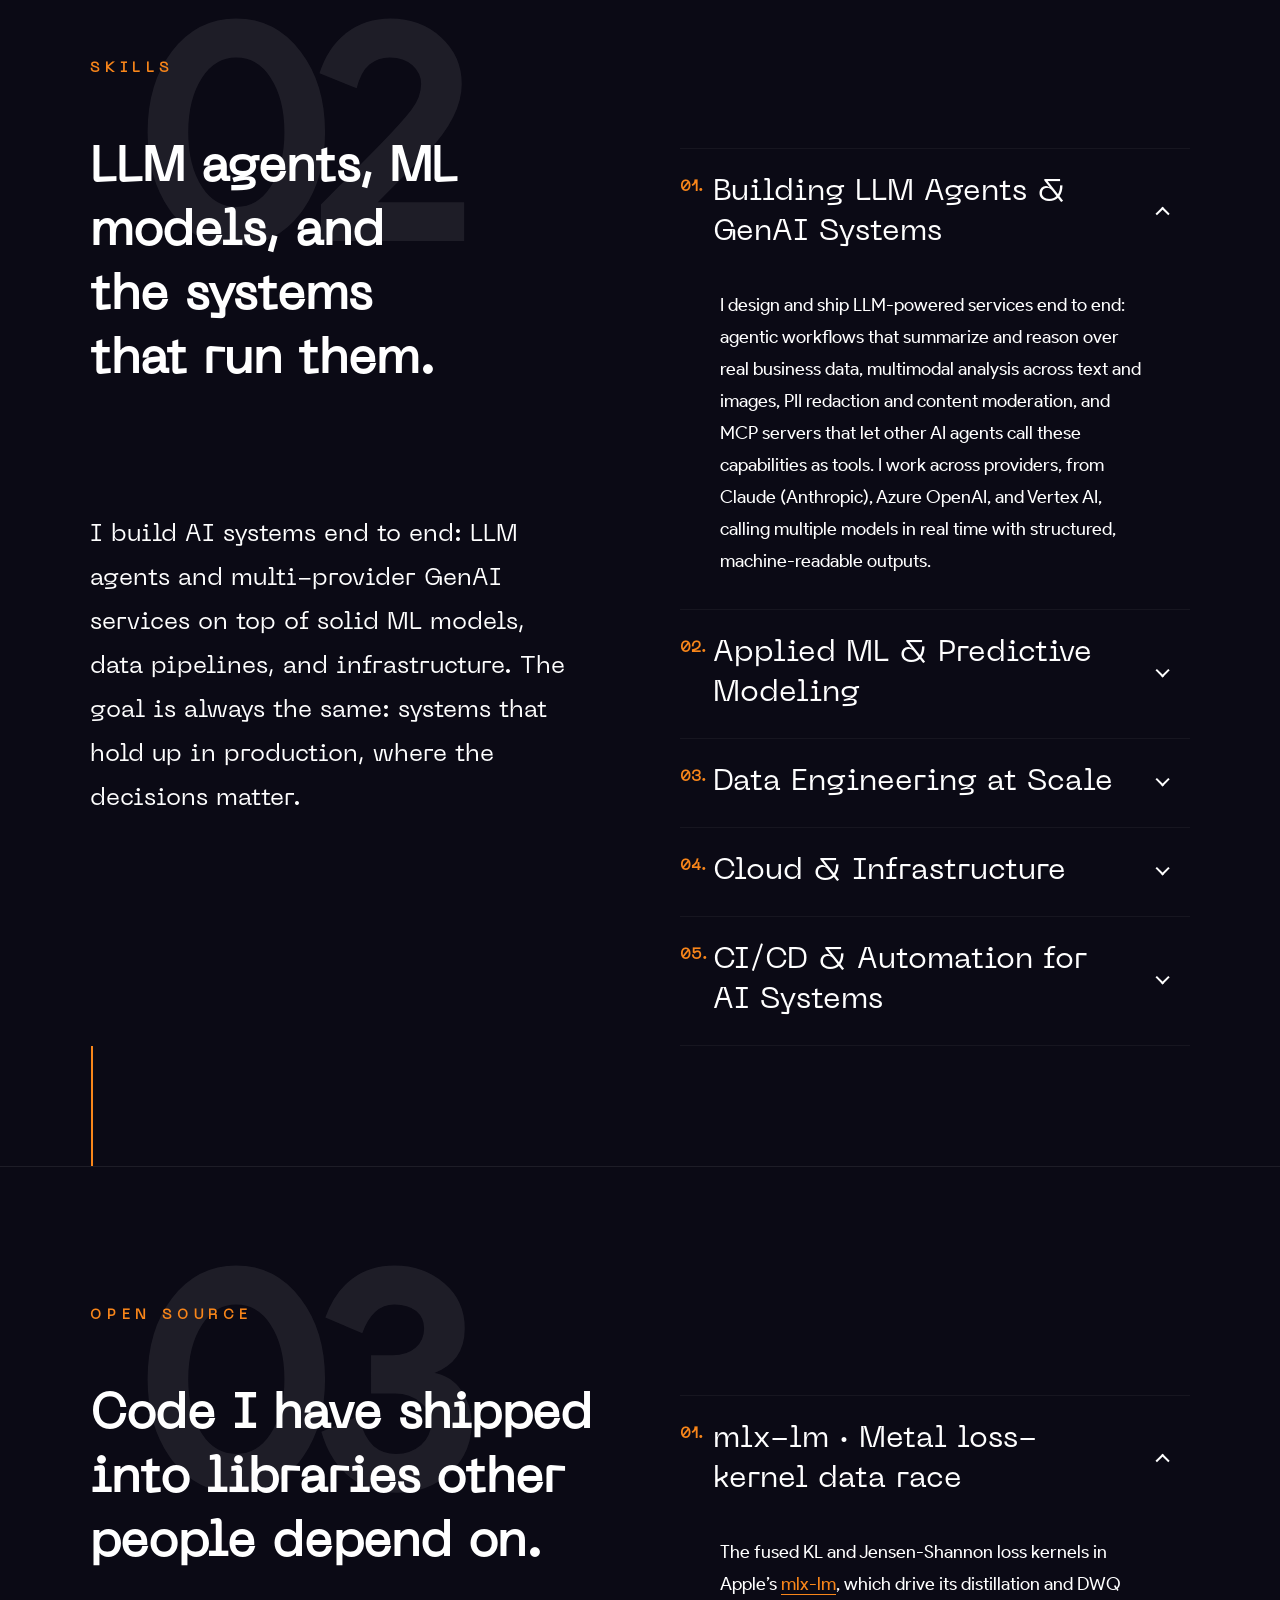
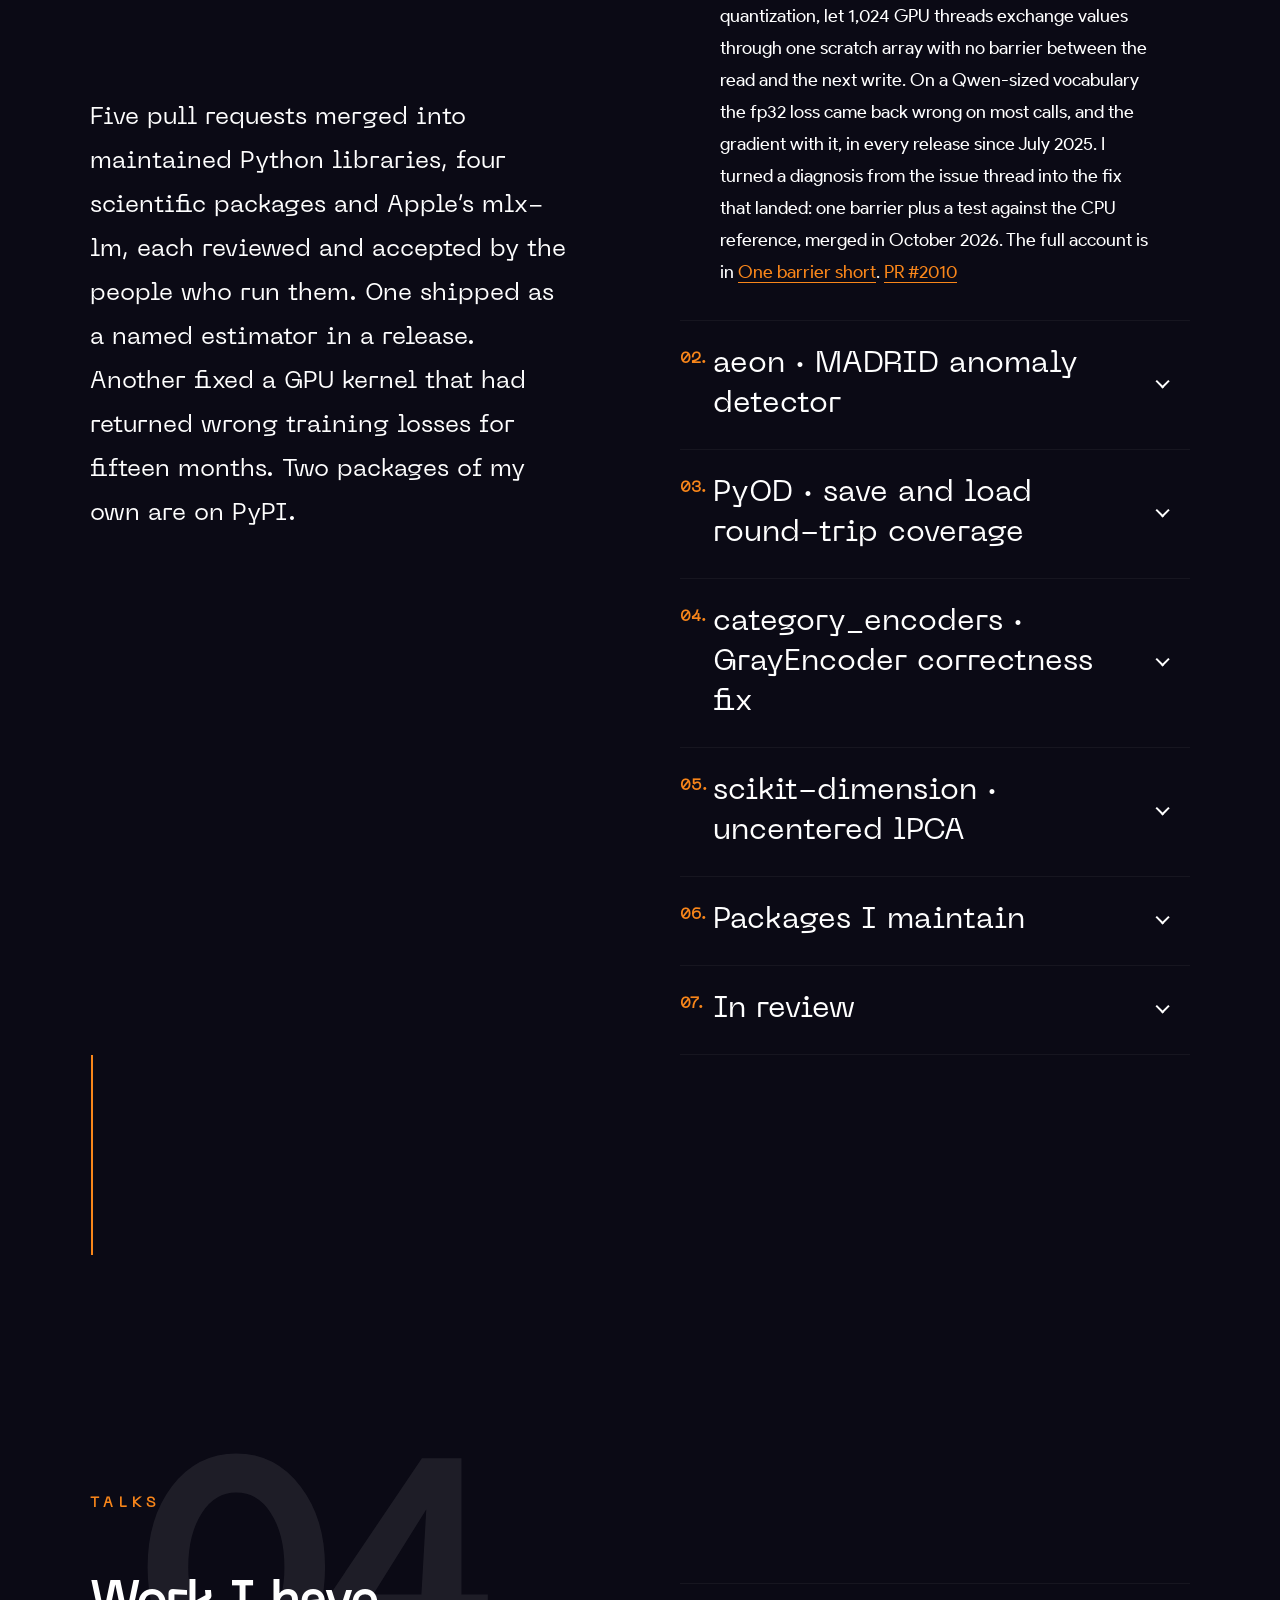
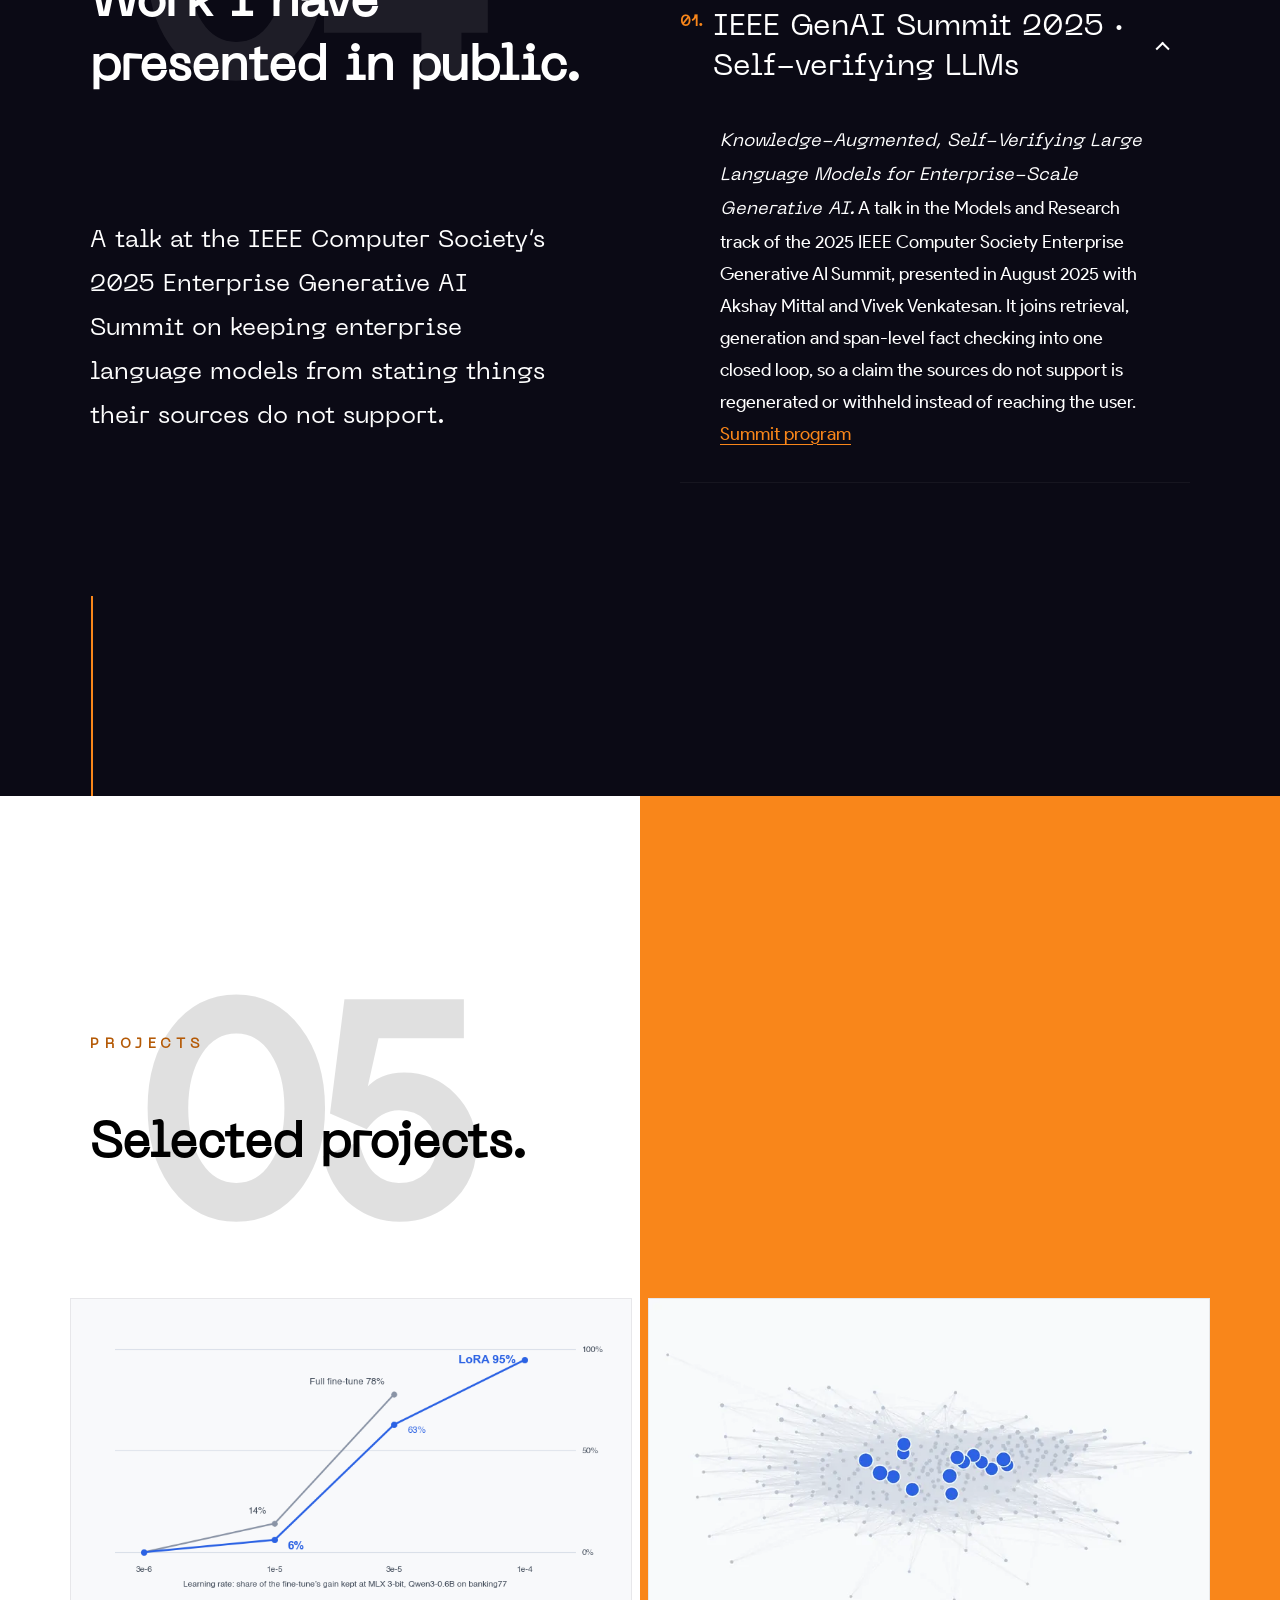
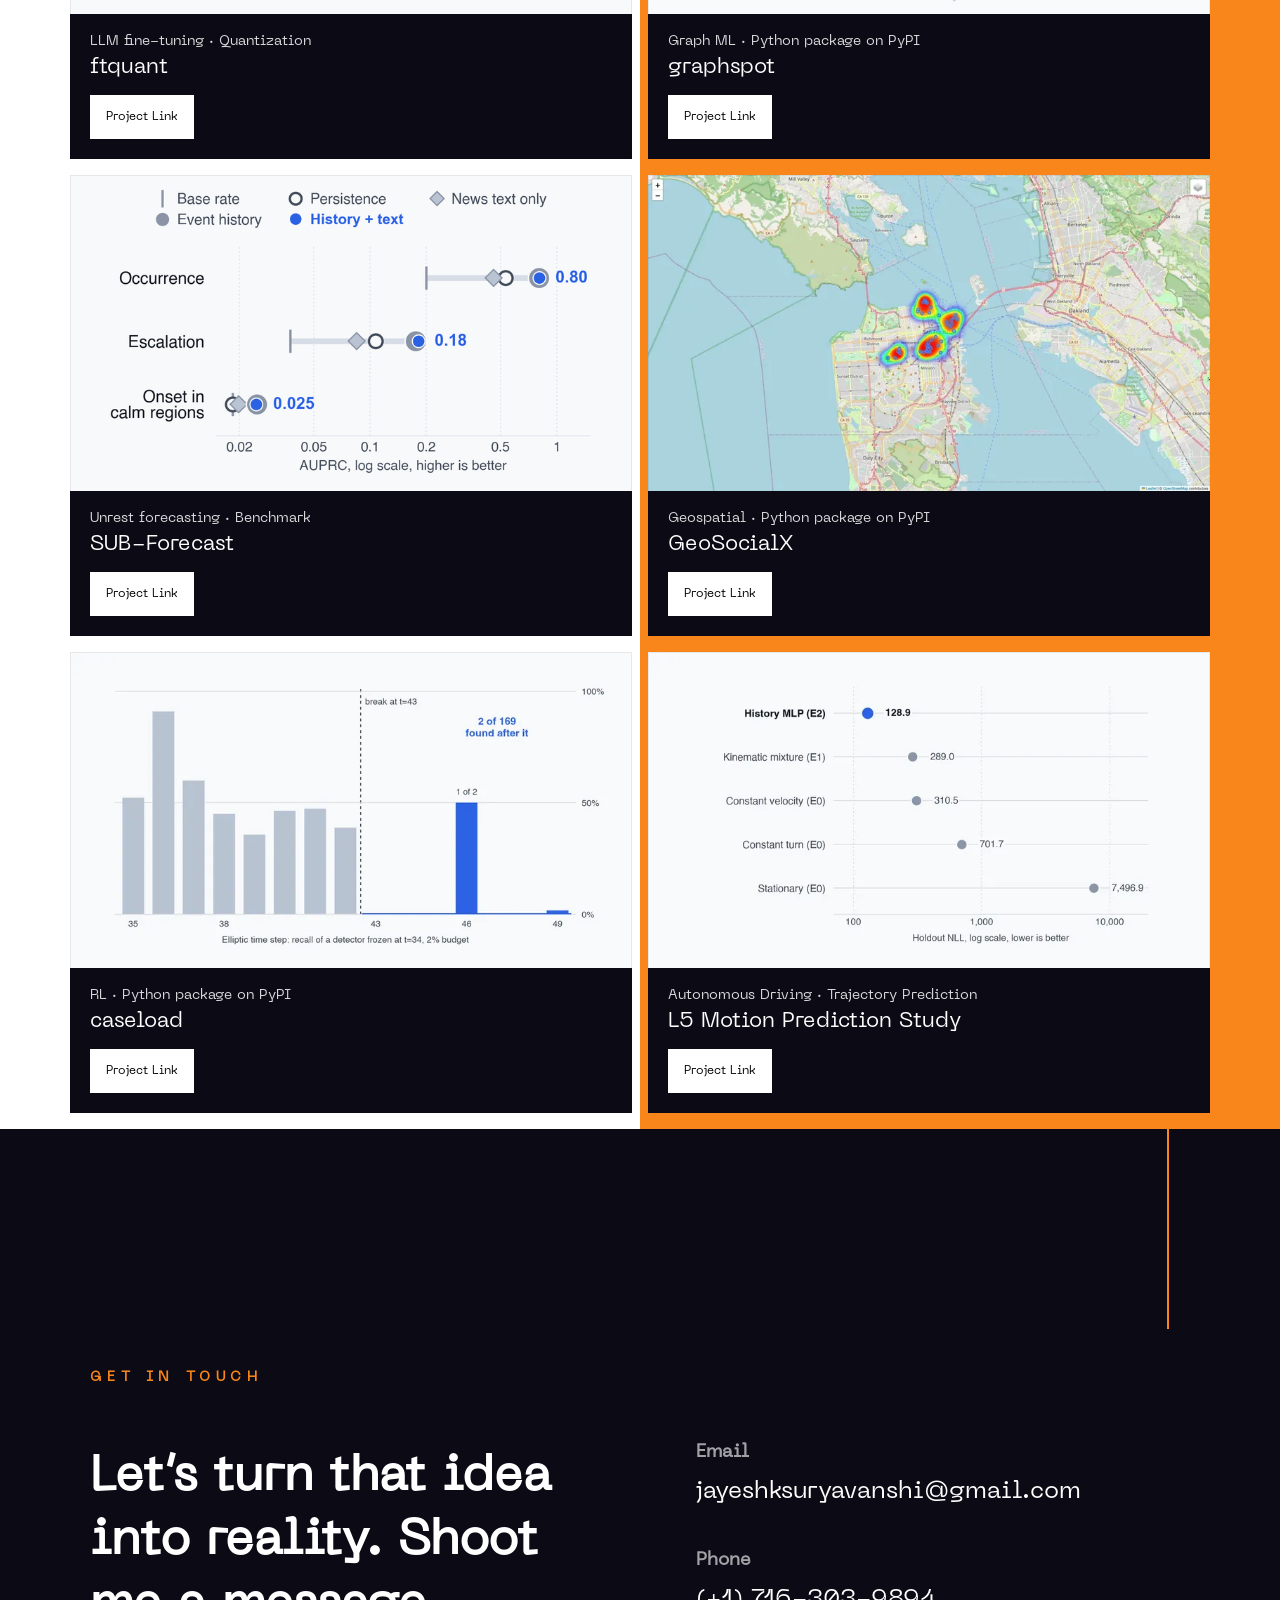
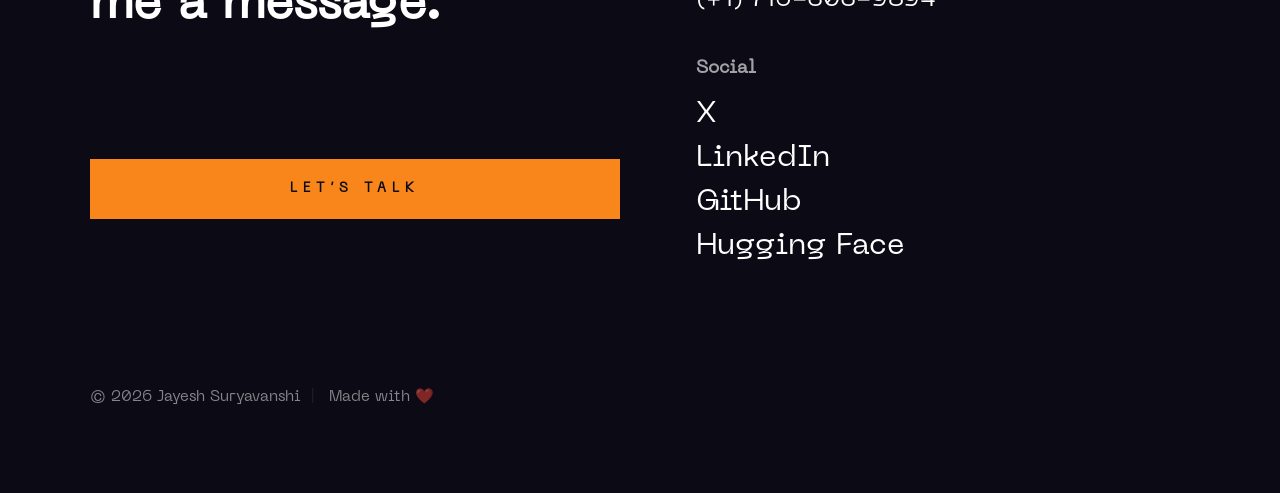
==== commit 59340183: "About: add the open-source work in Python and Apple's MLX, and MLX to the skills list" ====
--- a/index.html
+++ b/index.html
@@ -253,13 +253,15 @@
                         MCP tool servers) and the classic ML behind them, like gradient-boosted models trained on large-scale data.
                         Before eBay, I worked on ML systems for the financial industry at FINRA, and built data platforms at Datava and Infosys.
                         I hold an MS in Computer Science from the University at Buffalo (SUNY).
+                        Outside work, I contribute to the open-source anomaly-detection stack in Python and to Apple&rsquo;s MLX.
+                        The merged work is listed under <a class="smoothscroll" href="#open-source">Open Source</a>.
                         I care about shipping AI systems that are measurable, safe, and actually used in production.
                     </p>
 
                     <h2>Technical Skills</h2>
                     <ul class="skills-list">
                         <li><b>LLM &amp; Agentic Systems:</b> Claude (Anthropic API), Azure OpenAI, Vertex AI, MCP (Model Context Protocol), agent orchestration, RAG, prompt engineering, LLM evals</li>
-                        <li><b>Machine Learning &amp; NLP:</b> PyTorch, TensorFlow, Hugging Face Transformers, XGBoost, spaCy, NLTK</li>
+                        <li><b>Machine Learning &amp; NLP:</b> PyTorch, MLX, TensorFlow, Hugging Face Transformers, XGBoost, spaCy, NLTK</li>
                         <li><b>Programming Languages:</b> Python, Java, SQL, Scala, Go, Bash</li>
                         <li><b>Data &amp; Distributed Systems:</b> Spark, Hadoop, Hive, Kafka, Flink, ETL, Pandas, NumPy</li>
                         <li><b>Cloud &amp; CI/CD:</b> AWS, Docker, Kubernetes, Terraform, Jenkins, Ansible</li>
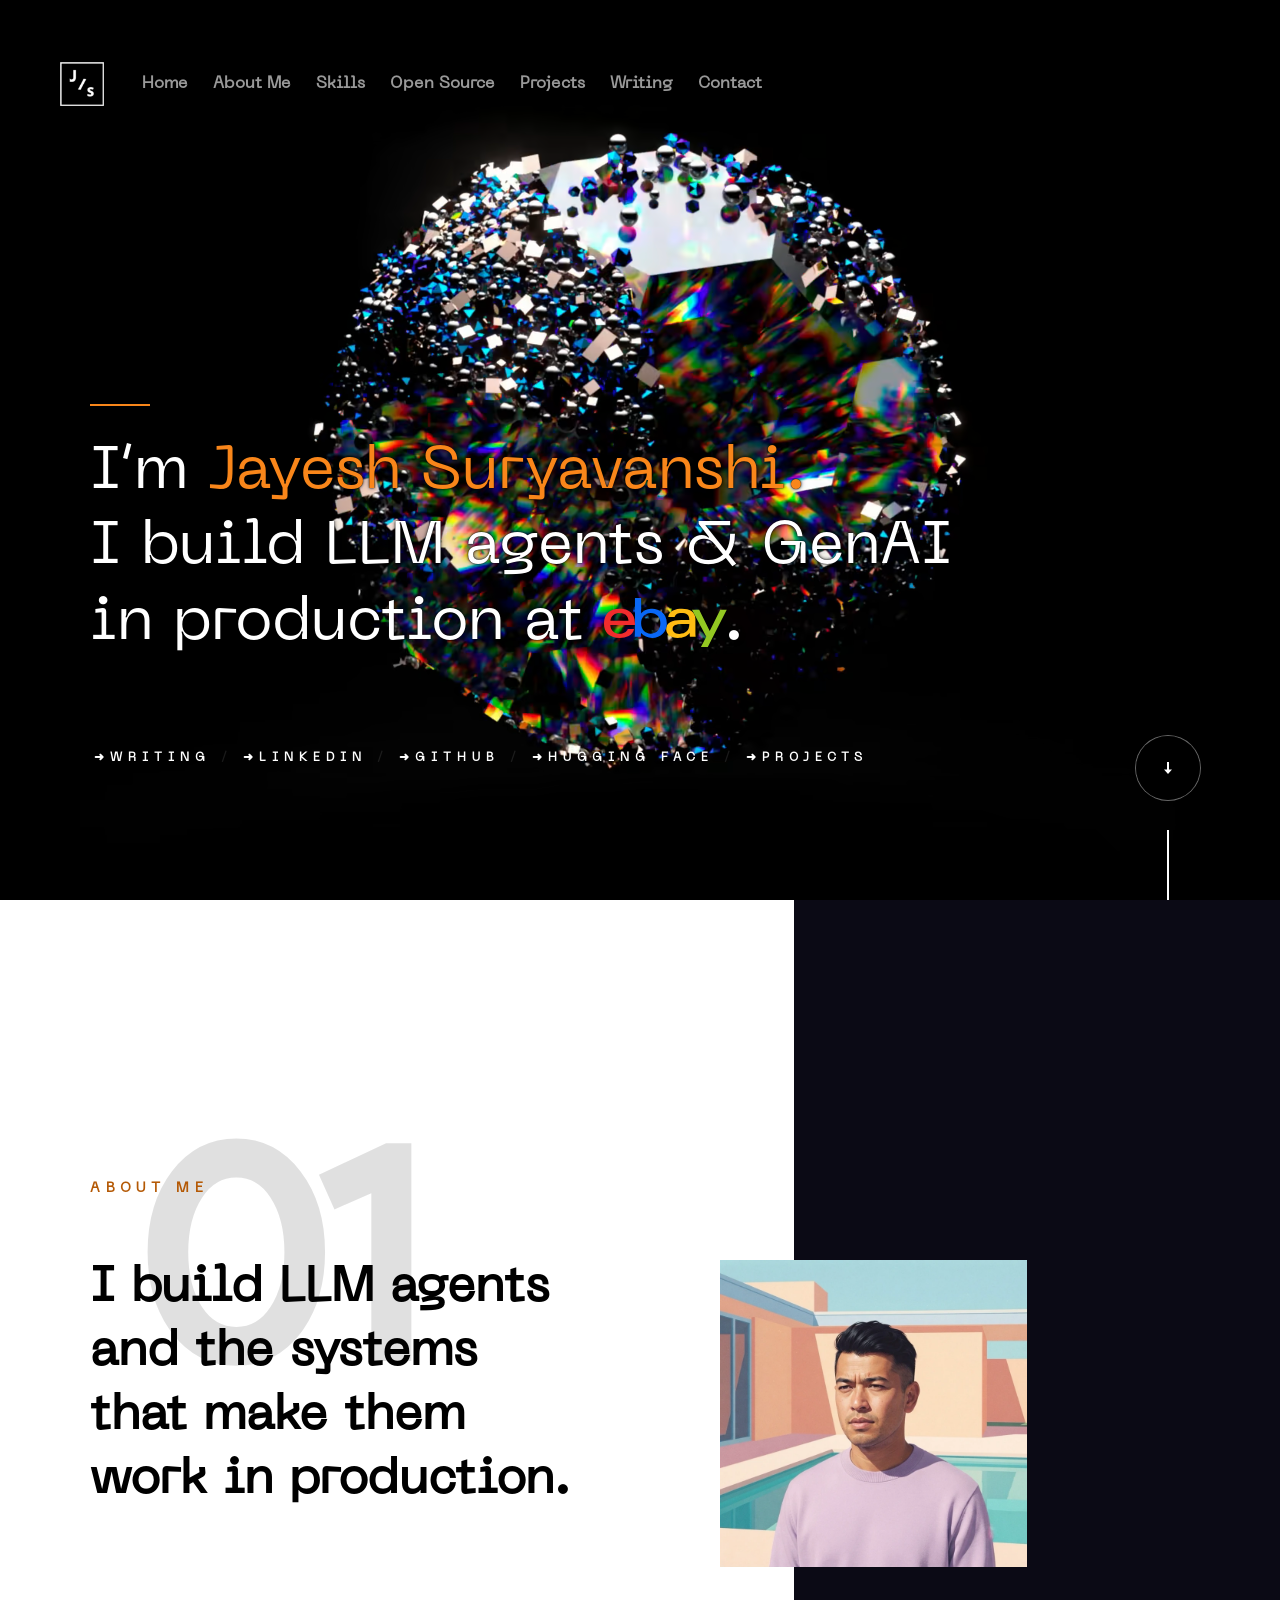
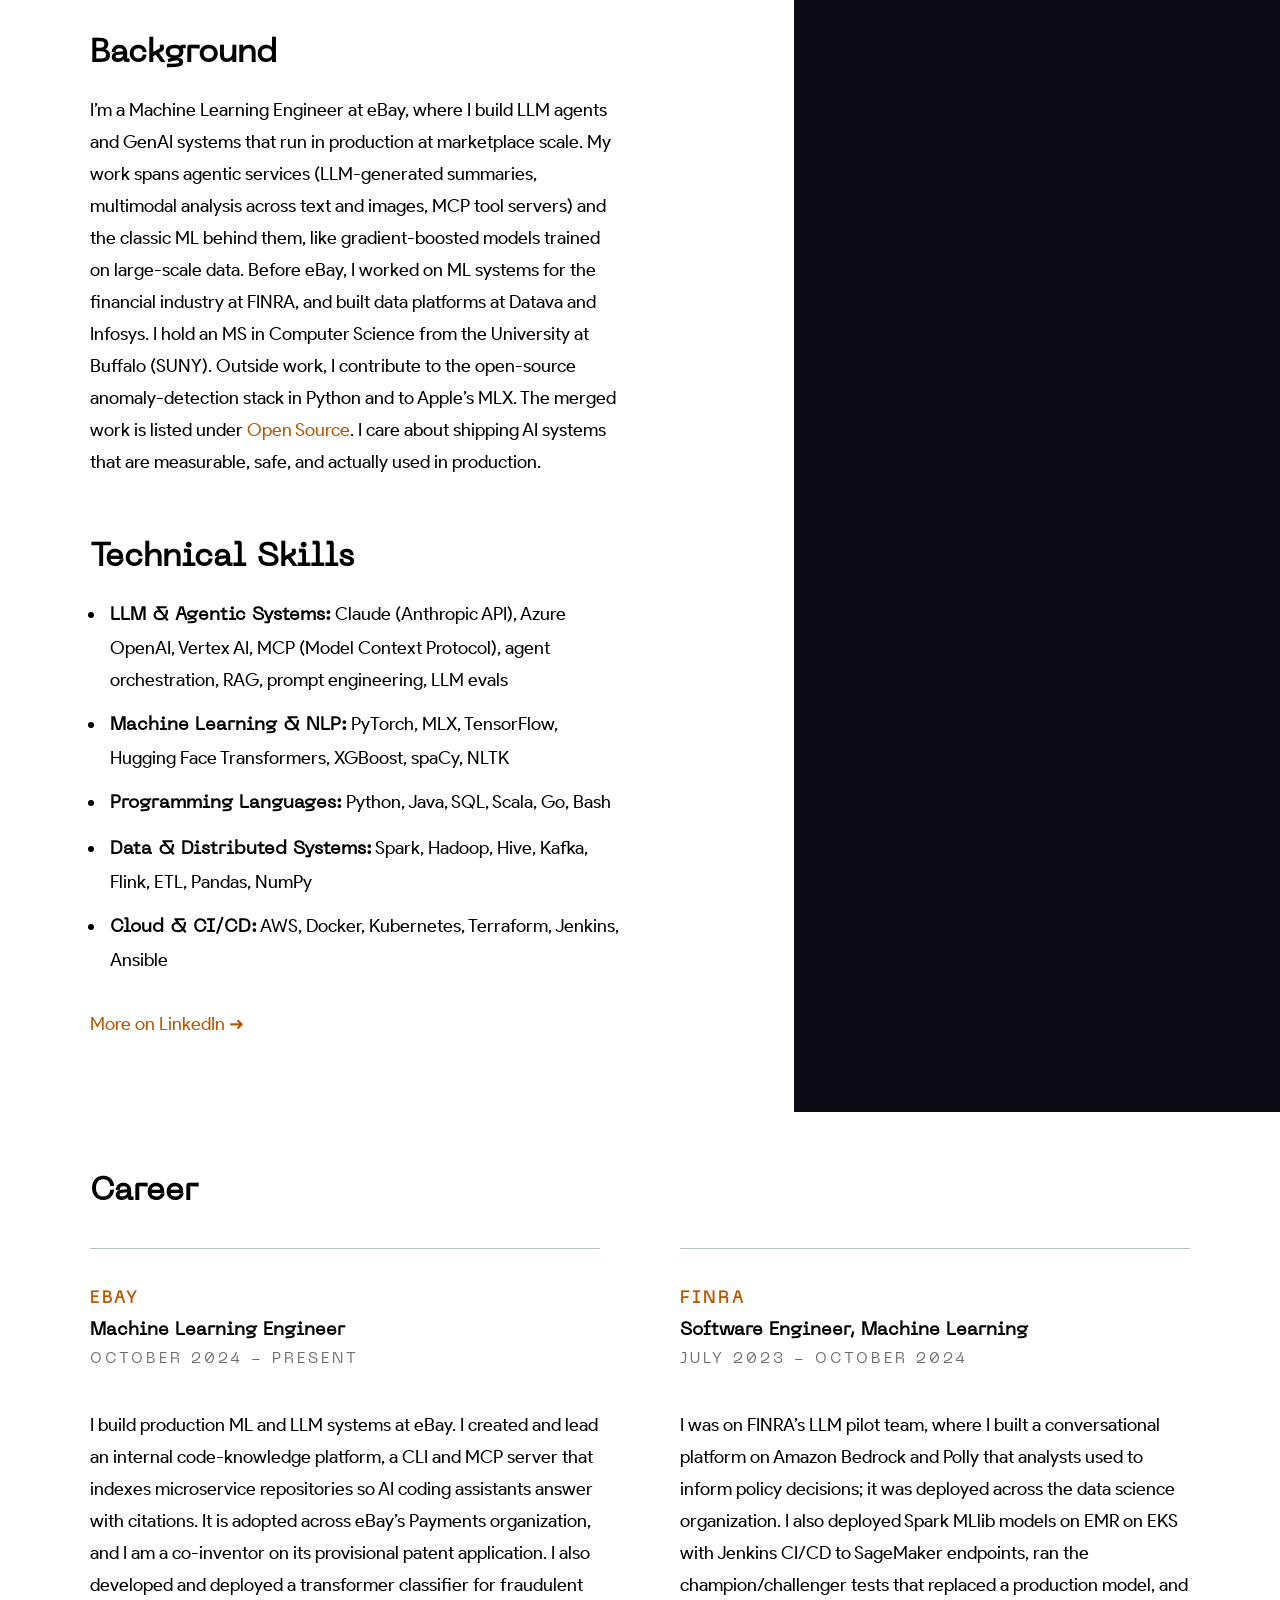
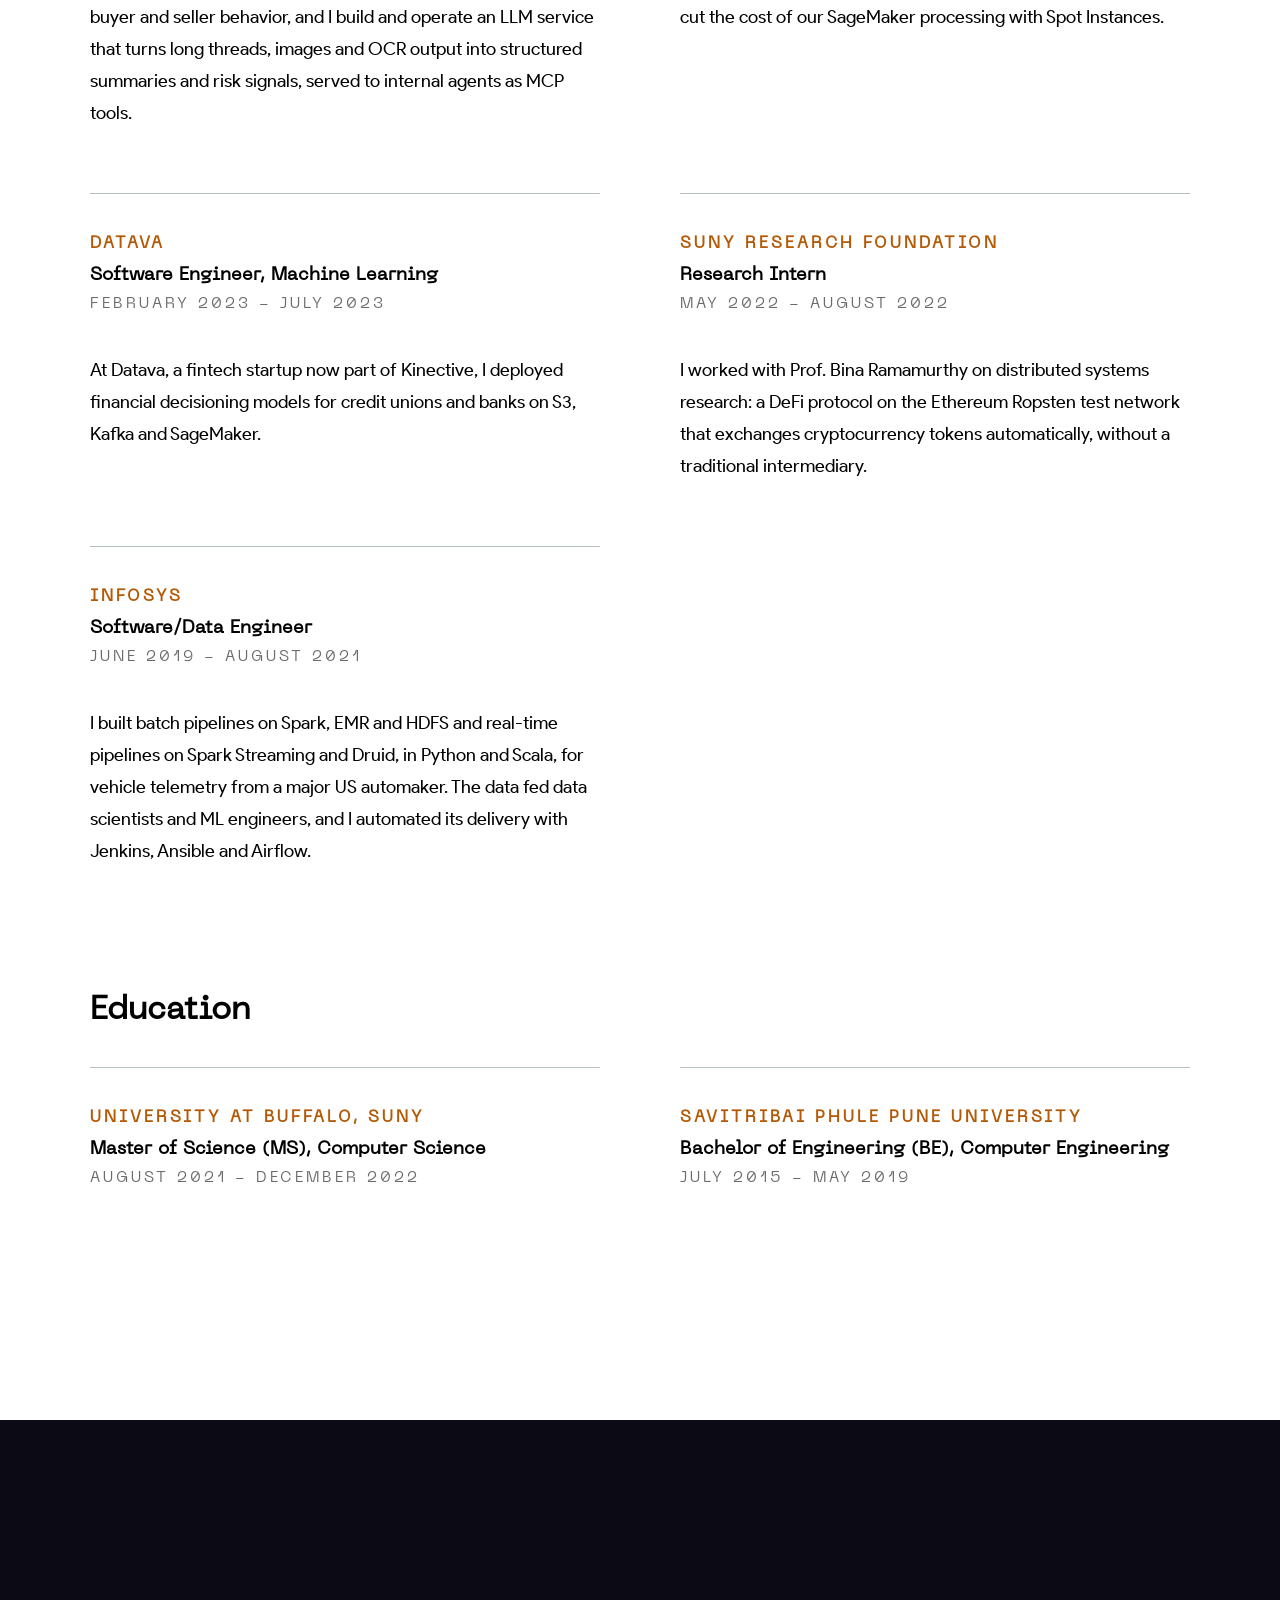
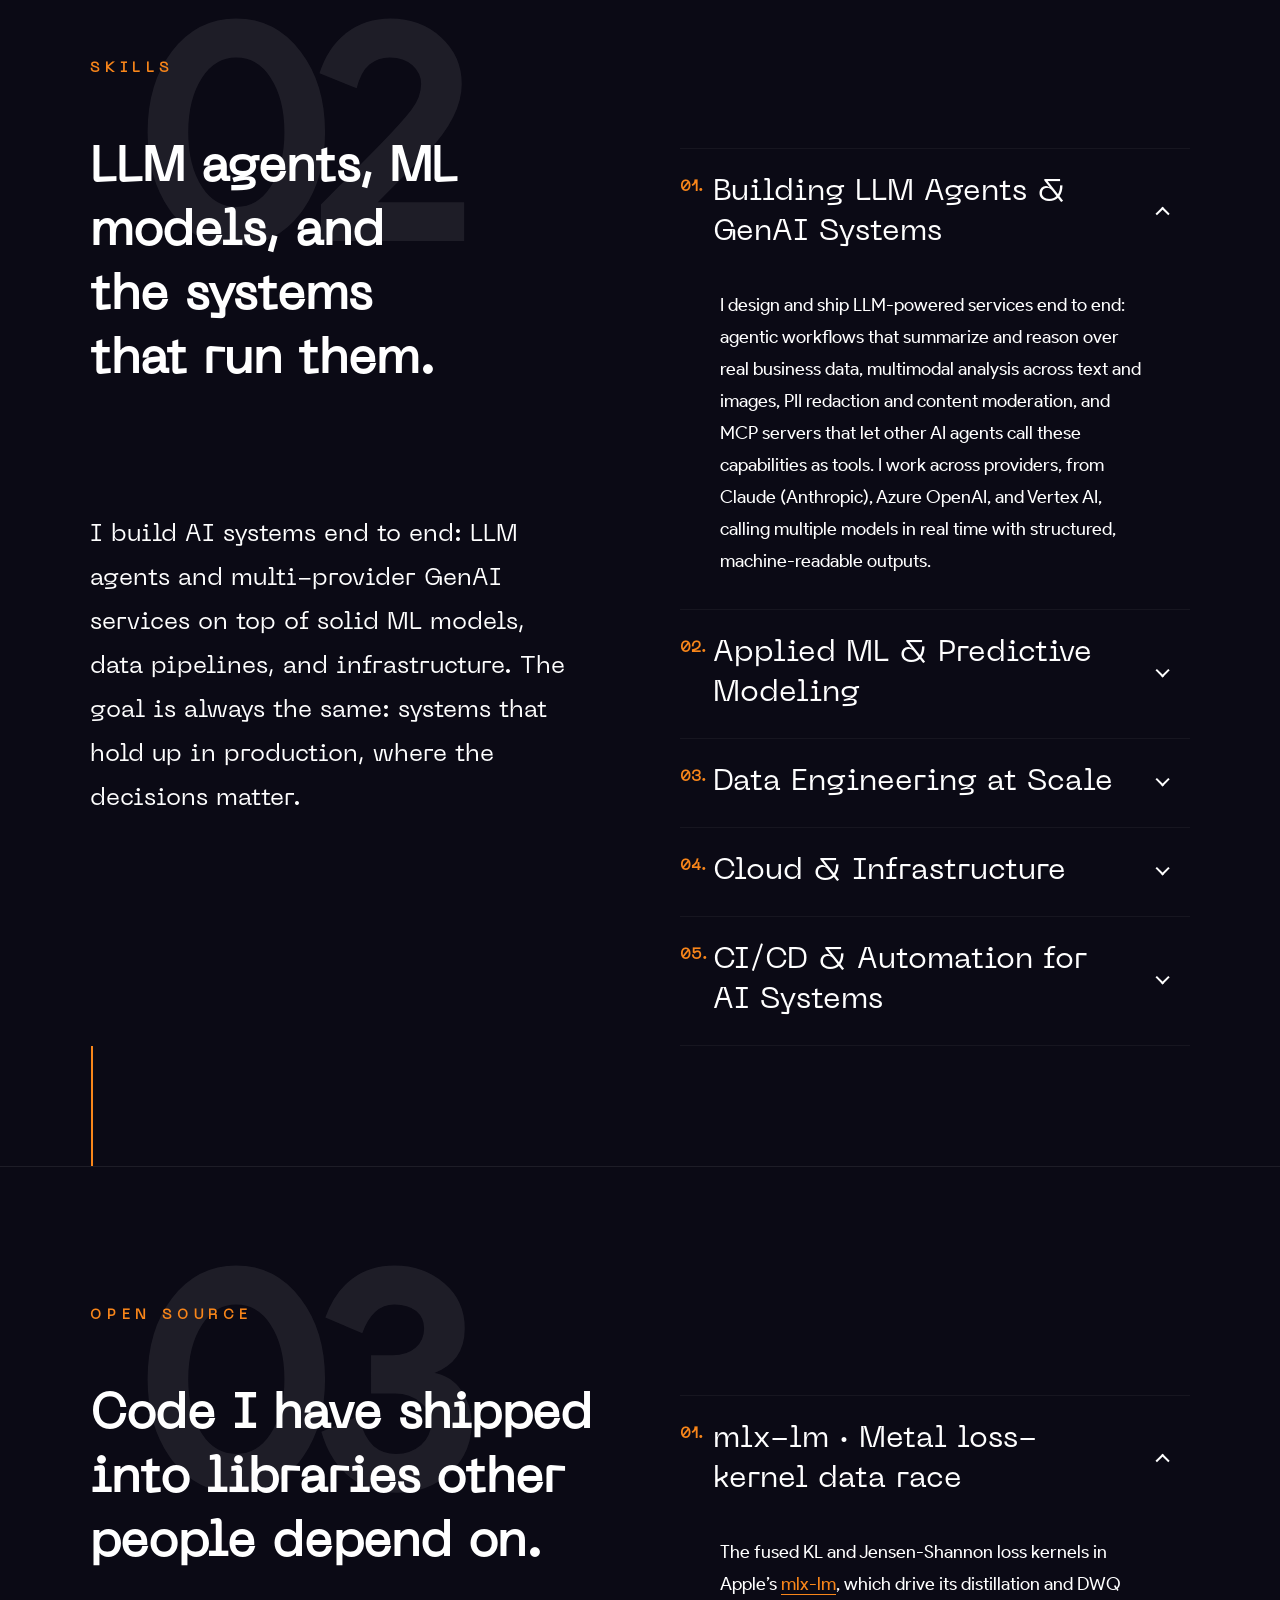
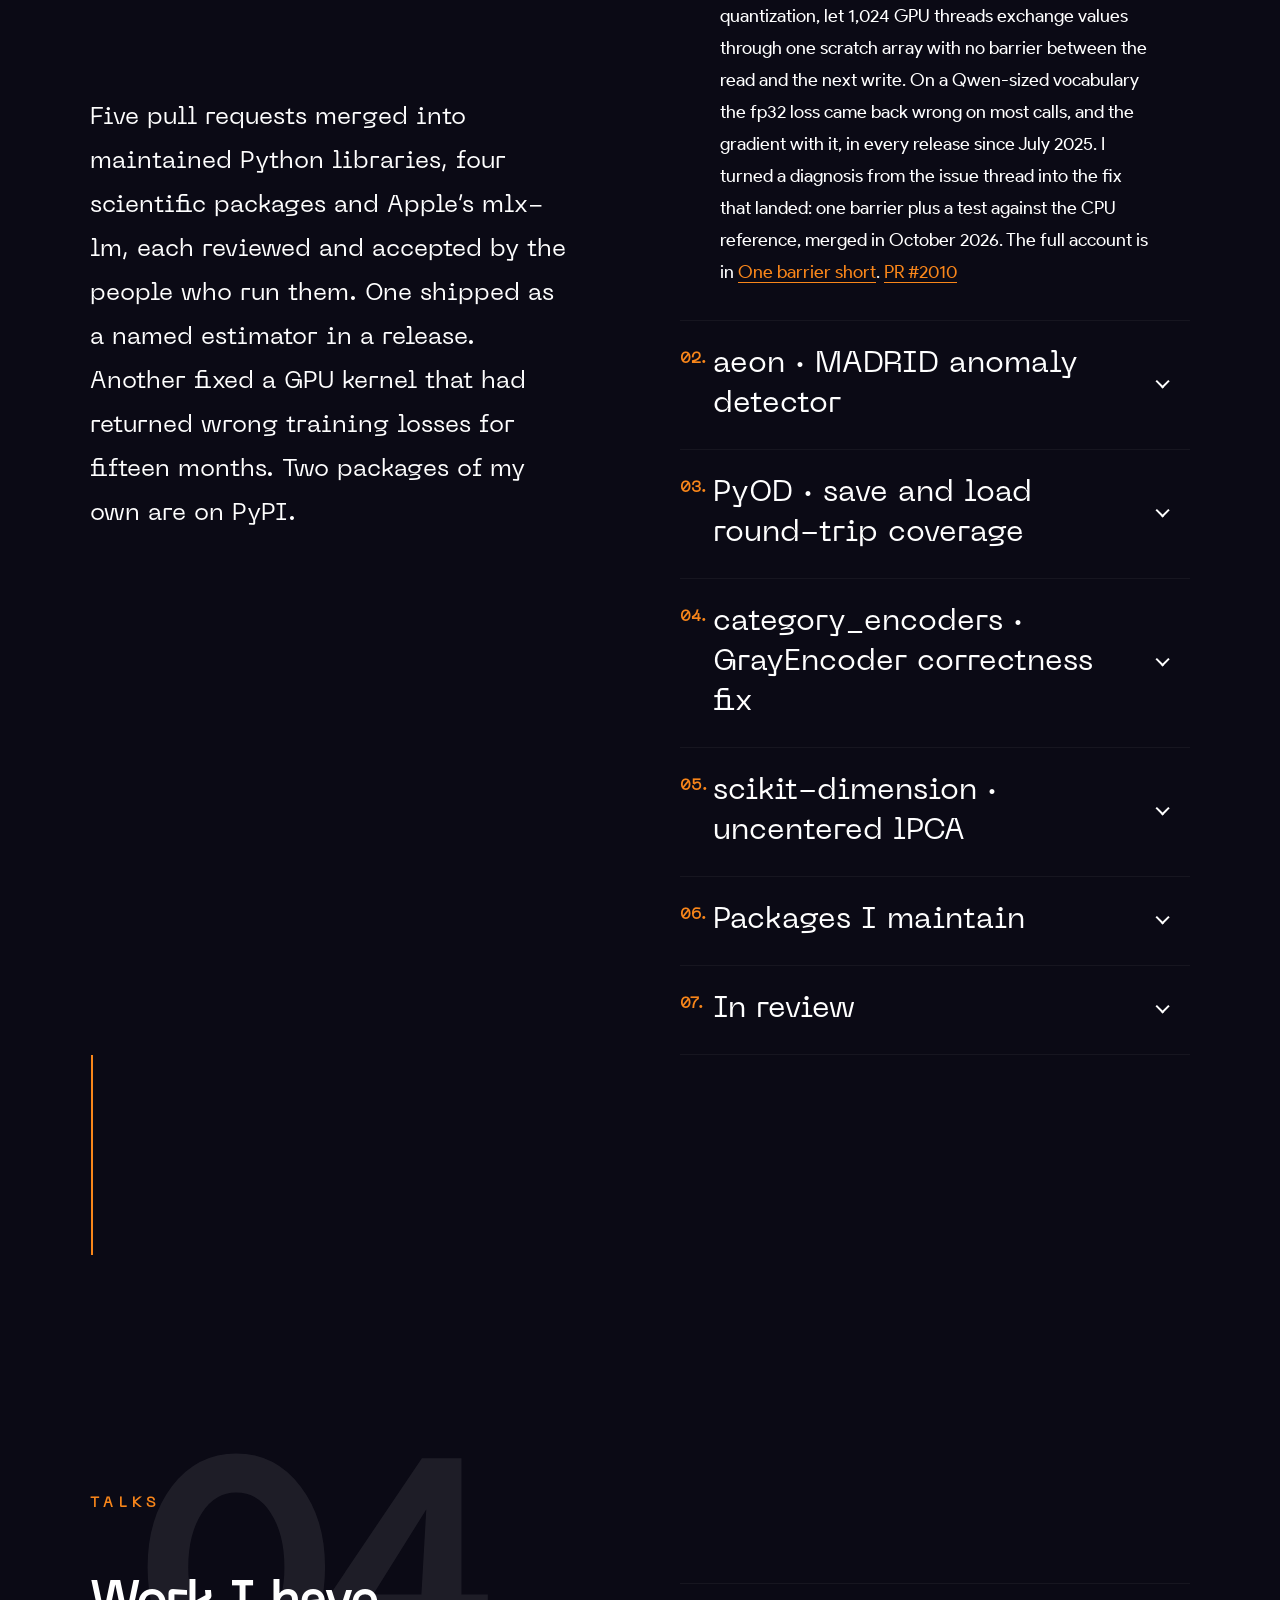
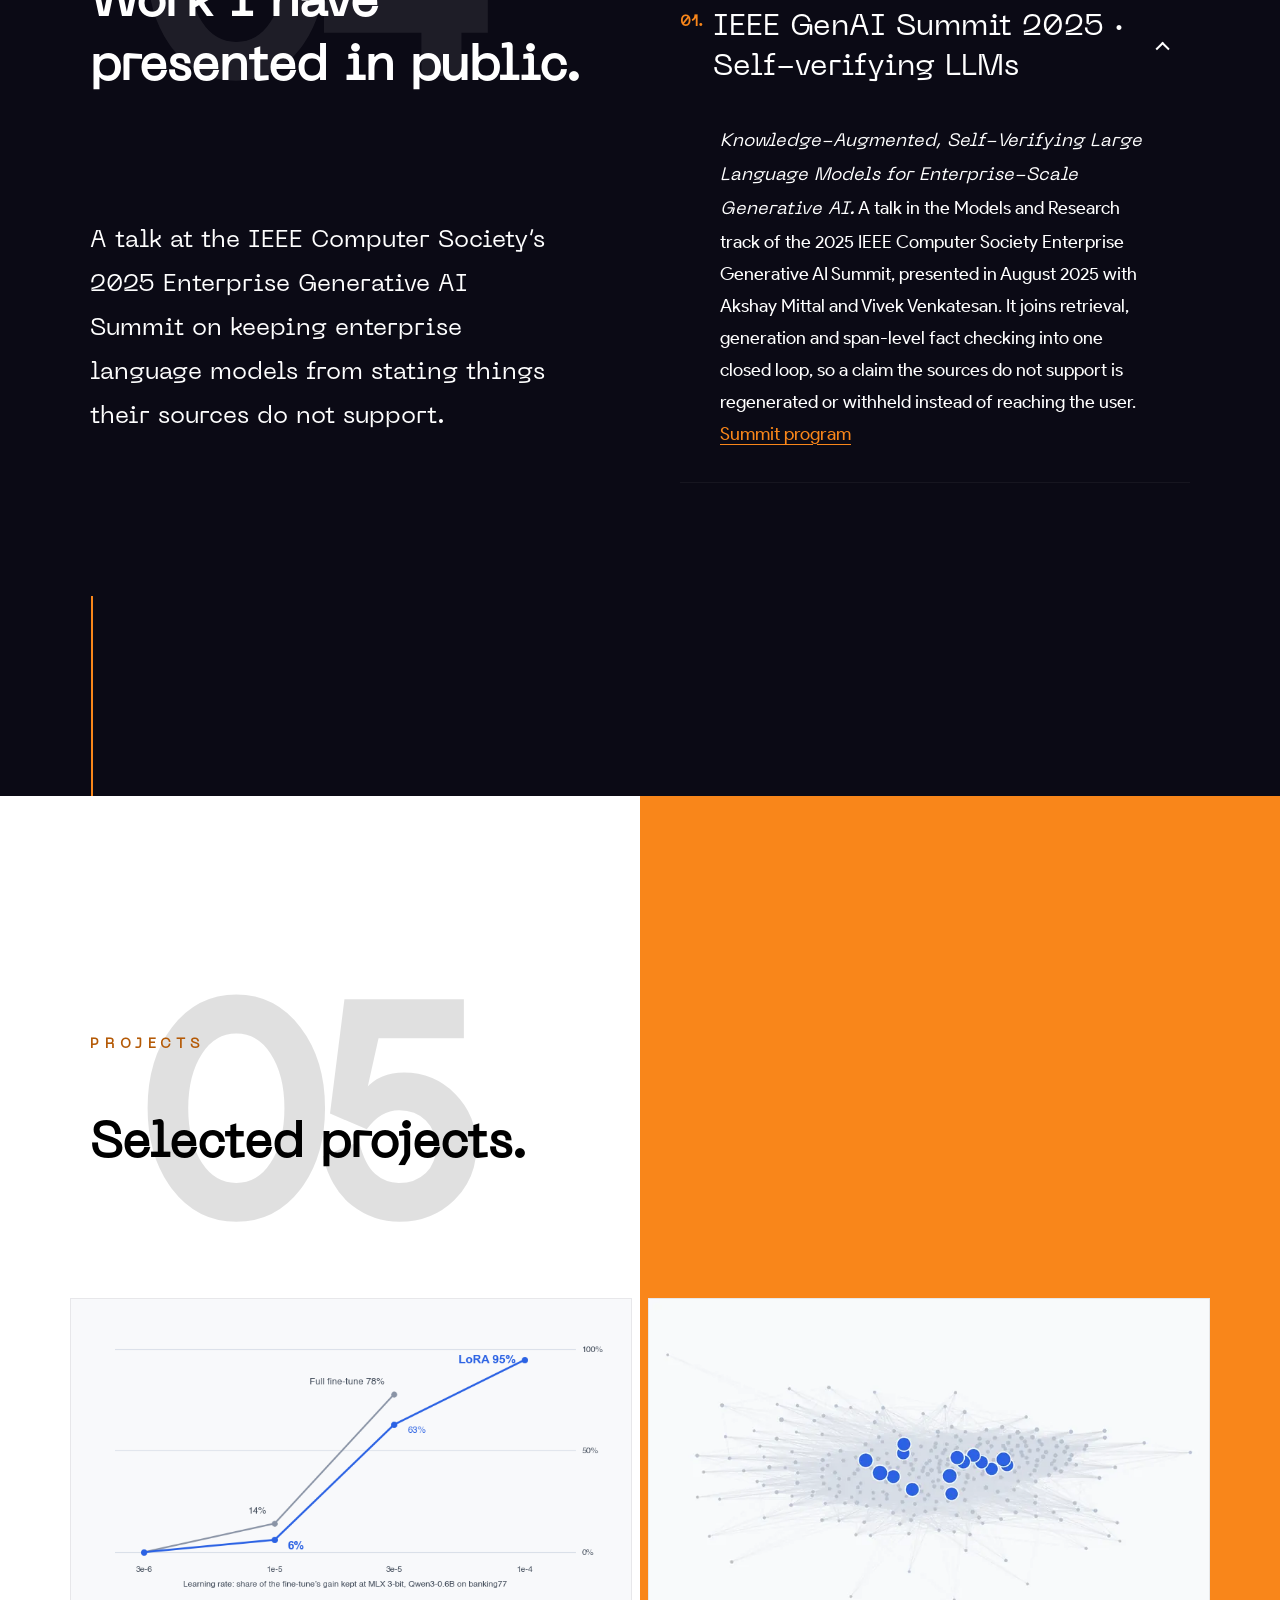
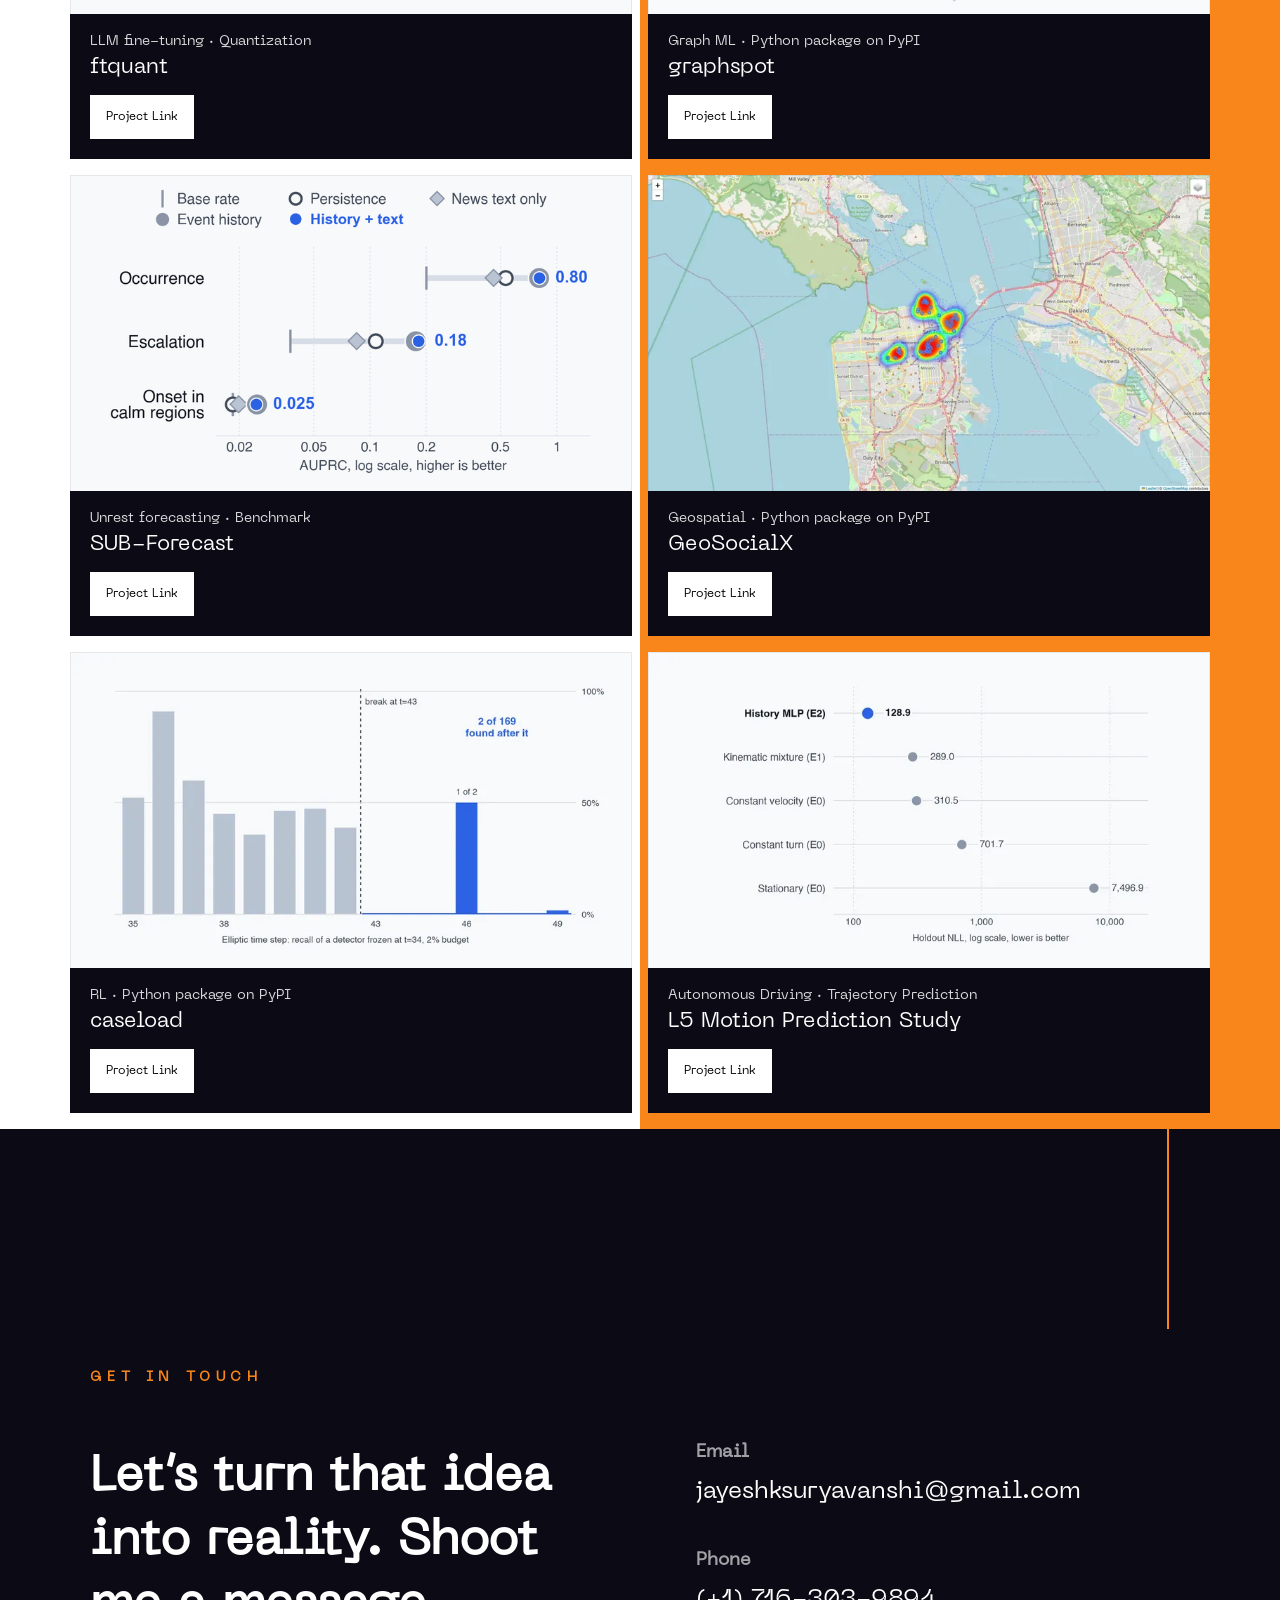
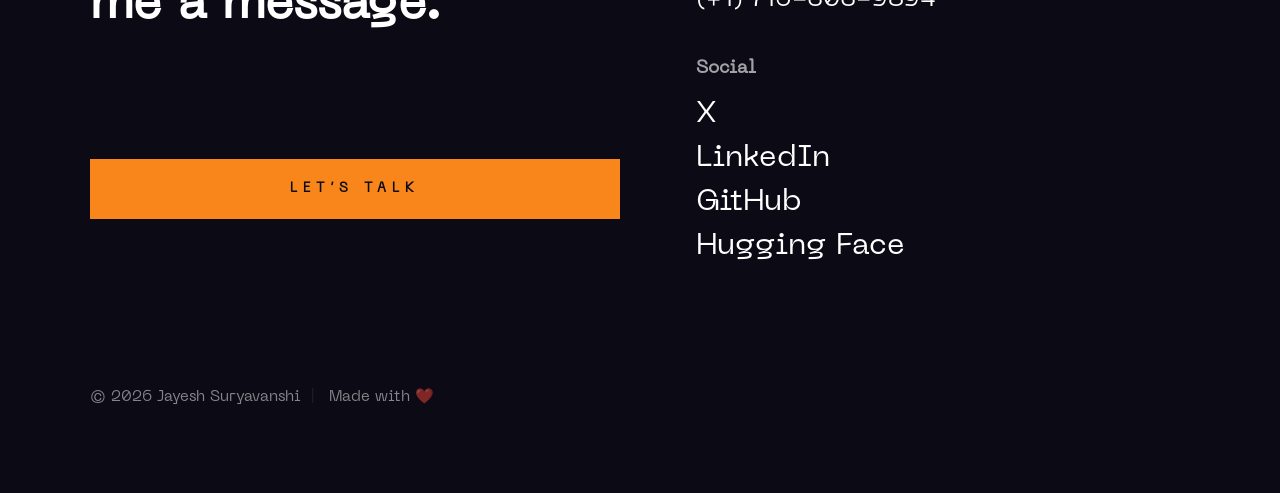
==== commit 84700e52: "Title: Machine Learning Engineer at eBay, dropping Senior from the homepage, its metadata and the bl" ====
--- a/index.html
+++ b/index.html
@@ -6,8 +6,8 @@
     <!--- basic page requirements
     ================================================== -->
     <meta charset="utf-8">
-    <title>Jayesh Suryavanshi | Senior ML Engineer at eBay · LLM Agents & GenAI</title>
-    <meta name="description" content="Jayesh Suryavanshi, Senior ML Engineer at eBay building production LLM agents and GenAI systems: MCP servers, multi-agent platforms, ML at marketplace scale.">
+    <title>Jayesh Suryavanshi | ML Engineer at eBay · LLM Agents & GenAI</title>
+    <meta name="description" content="Jayesh Suryavanshi, ML Engineer at eBay building production LLM agents and GenAI systems: MCP servers, multi-agent platforms, ML at marketplace scale.">
     <meta name="author" content="Jayesh Suryavanshi">
     <link rel="canonical" href="https://www.jayeshsuryavanshi.com/">
 
@@ -16,8 +16,8 @@
     <meta property="og:type" content="website">
     <meta property="og:url" content="https://www.jayeshsuryavanshi.com/">
     <meta property="og:site_name" content="Jayesh Suryavanshi">
-    <meta property="og:title" content="Jayesh Suryavanshi | Senior ML Engineer at eBay · LLM Agents & GenAI">
-    <meta property="og:description" content="Senior ML Engineer at eBay building production LLM agents and GenAI systems: MCP servers, multi-agent platforms, and ML at marketplace scale.">
+    <meta property="og:title" content="Jayesh Suryavanshi | ML Engineer at eBay · LLM Agents & GenAI">
+    <meta property="og:description" content="ML Engineer at eBay building production LLM agents and GenAI systems: MCP servers, multi-agent platforms, and ML at marketplace scale.">
     <meta property="og:image" content="https://www.jayeshsuryavanshi.com/images/og-home.jpg">
     <meta property="og:image:type" content="image/jpeg">
     <meta property="og:image:width" content="2400">
@@ -28,8 +28,8 @@
     ================================================== -->
     <meta name="twitter:card" content="summary_large_image">
     <meta name="twitter:site" content="@2jayesh3">
-    <meta name="twitter:title" content="Jayesh Suryavanshi | Senior ML Engineer at eBay · LLM Agents & GenAI">
-    <meta name="twitter:description" content="Senior ML Engineer at eBay building production LLM agents and GenAI systems: MCP servers, multi-agent platforms, and ML at marketplace scale.">
+    <meta name="twitter:title" content="Jayesh Suryavanshi | ML Engineer at eBay · LLM Agents & GenAI">
+    <meta name="twitter:description" content="ML Engineer at eBay building production LLM agents and GenAI systems: MCP servers, multi-agent platforms, and ML at marketplace scale.">
     <meta name="twitter:image" content="https://www.jayeshsuryavanshi.com/images/og-home.jpg">
     <meta name="twitter:image:alt" content="Illustrated portrait of Jayesh Suryavanshi with the line: I build LLM agents &amp; GenAI in production at eBay.">
     <meta name="twitter:creator" content="@2jayesh3">
@@ -72,7 +72,7 @@
       "@context": "https://schema.org",
       "@type": "Person",
       "name": "Jayesh Suryavanshi",
-      "jobTitle": "Senior Machine Learning Engineer",
+      "jobTitle": "Machine Learning Engineer",
       "worksFor": { "@type": "Organization", "name": "eBay" },
       "url": "https://www.jayeshsuryavanshi.com/",
       "image": "https://www.jayeshsuryavanshi.com/images/jayesh-portrait.webp",
@@ -248,7 +248,7 @@
 
                     <h2 data-aos="fade-up">Background</h2>
                     <p data-aos="fade-up">
-                        I&rsquo;m a Senior Machine Learning Engineer at eBay, where I build LLM agents and GenAI systems that run in production at marketplace scale.
+                        I&rsquo;m a Machine Learning Engineer at eBay, where I build LLM agents and GenAI systems that run in production at marketplace scale.
                         My work spans agentic services (LLM-generated summaries, multimodal analysis across text and images,
                         MCP tool servers) and the classic ML behind them, like gradient-boosted models trained on large-scale data.
                         Before eBay, I worked on ML systems for the financial industry at FINRA, and built data platforms at Datava and Infosys.
@@ -290,7 +290,7 @@
                         <div class="position__header">
                             <h3 class="h6">
                                 <span class="position__co"> <a href="https://www.ebay.com/">eBay</a> </span>
-                                <span class="position__pos">Senior Machine Learning Engineer</span>
+                                <span class="position__pos">Machine Learning Engineer</span>
                             </h3>
                             <div class="position__timeframe">
                                 October 2024 - Present
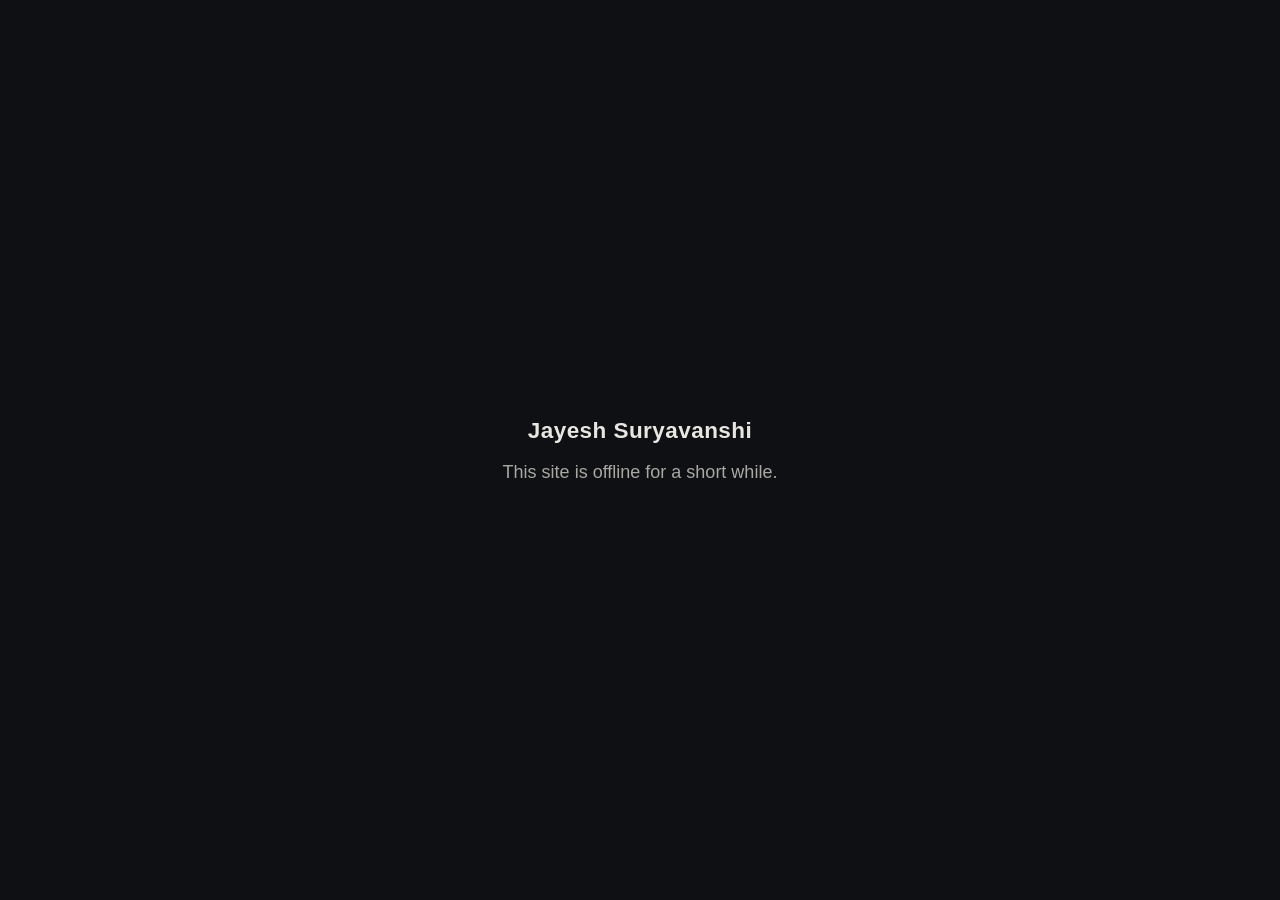
==== commit 90f71cd8: "Holding page while the site is paused" ====
--- a/index.html
+++ b/index.html
@@ -1,1027 +1,22 @@
-<!DOCTYPE html>
-<html class="no-js" lang="en">
-
+<!doctype html>
+<html lang="en">
 <head>
-
-    <!--- basic page requirements
-    ================================================== -->
-    <meta charset="utf-8">
-    <title>Jayesh Suryavanshi | ML Engineer at eBay · LLM Agents & GenAI</title>
-    <meta name="description" content="Jayesh Suryavanshi, ML Engineer at eBay building production LLM agents and GenAI systems: MCP servers, multi-agent platforms, ML at marketplace scale.">
-    <meta name="author" content="Jayesh Suryavanshi">
-    <link rel="canonical" href="https://www.jayeshsuryavanshi.com/">
-
-    <!-- Open Graph
-    ================================================== -->
-    <meta property="og:type" content="website">
-    <meta property="og:url" content="https://www.jayeshsuryavanshi.com/">
-    <meta property="og:site_name" content="Jayesh Suryavanshi">
-    <meta property="og:title" content="Jayesh Suryavanshi | ML Engineer at eBay · LLM Agents & GenAI">
-    <meta property="og:description" content="ML Engineer at eBay building production LLM agents and GenAI systems: MCP servers, multi-agent platforms, and ML at marketplace scale.">
-    <meta property="og:image" content="https://www.jayeshsuryavanshi.com/images/og-home.jpg">
-    <meta property="og:image:type" content="image/jpeg">
-    <meta property="og:image:width" content="2400">
-    <meta property="og:image:height" content="1260">
-    <meta property="og:image:alt" content="Illustrated portrait of Jayesh Suryavanshi with the line: I build LLM agents &amp; GenAI in production at eBay.">
-
-    <!-- Twitter Card
-    ================================================== -->
-    <meta name="twitter:card" content="summary_large_image">
-    <meta name="twitter:site" content="@2jayesh3">
-    <meta name="twitter:title" content="Jayesh Suryavanshi | ML Engineer at eBay · LLM Agents & GenAI">
-    <meta name="twitter:description" content="ML Engineer at eBay building production LLM agents and GenAI systems: MCP servers, multi-agent platforms, and ML at marketplace scale.">
-    <meta name="twitter:image" content="https://www.jayeshsuryavanshi.com/images/og-home.jpg">
-    <meta name="twitter:image:alt" content="Illustrated portrait of Jayesh Suryavanshi with the line: I build LLM agents &amp; GenAI in production at eBay.">
-    <meta name="twitter:creator" content="@2jayesh3">
-
-    <!-- mobile specific
-    ================================================== -->
-    <meta name="viewport" content="width=device-width, initial-scale=1">
-    <meta name="theme-color" content="#000000">
-
-    <!-- CSS
-    ================================================== -->
-    <link rel="stylesheet" href="css/base.css?v=2">
-    <link rel="stylesheet" href="css/main.css?v=9">
-    <link rel="stylesheet" href="css/vendor.css?v=2">
-
-    <!-- script
-    ================================================== -->
-    <script>
-        document.documentElement.className = document.documentElement.className.replace(/\bno-js\b/, 'js');
-        // back from the blog or another page of the site: skip the hero intro
-        try { if (document.referrer && new URL(document.referrer).origin === location.origin) { document.documentElement.classList.add('ss-fast'); } } catch (e) {}
-    </script>
-
-    <!-- favicons
-    ================================================== -->
-    <link rel="apple-touch-icon" sizes="180x180" href="apple-touch-icon.png">
-    <link rel="icon" type="image/png" sizes="32x32" href="favicon-32x32.png">
-    <link rel="icon" type="image/png" sizes="16x16" href="favicon-16x16.png">
-    <link rel="manifest" href="site.webmanifest">
-
-    <!-- writing feed
-    ================================================== -->
-    <link rel="alternate" type="application/rss+xml" title="Jayesh Suryavanshi · Writing" href="https://www.jayeshsuryavanshi.com/blog/feed.xml">
-    <link rel="alternate" type="application/feed+json" title="Jayesh Suryavanshi · Writing" href="https://www.jayeshsuryavanshi.com/blog/feed.json">
-
-    <!-- structured data
-    ================================================== -->
-    <script type="application/ld+json">
-    {
-      "@context": "https://schema.org",
-      "@type": "Person",
-      "name": "Jayesh Suryavanshi",
-      "jobTitle": "Machine Learning Engineer",
-      "worksFor": { "@type": "Organization", "name": "eBay" },
-      "url": "https://www.jayeshsuryavanshi.com/",
-      "image": "https://www.jayeshsuryavanshi.com/images/jayesh-portrait.webp",
-      "email": "mailto:jayeshksuryavanshi@gmail.com",
-      "alumniOf": [
-        { "@type": "CollegeOrUniversity", "name": "University at Buffalo, SUNY" },
-        { "@type": "CollegeOrUniversity", "name": "Savitribai Phule Pune University" }
-      ],
-      "knowsAbout": ["LLM agents", "Generative AI", "Machine Learning", "MCP", "Data Engineering"],
-      "sameAs": [
-        "https://www.linkedin.com/in/jayeshsuryavanshi/",
-        "https://github.com/JayeshSuryavanshi",
-        "https://huggingface.co/JaySuryavanshi",
-        "https://x.com/2jayesh3"
-      
-      ]
-    }
-    </script>
-
-    <style>
-      /* The eBay wordmark sits inside the hero headline as inline SVG. Sized in
-         em so it tracks the headline's responsive type scale, and nudged off the
-         baseline because the mark carries a descender the text does not.
-         aria-label on the svg keeps the sentence readable now the word is art. */
-      .hero-ebay { display: inline-block; height: .82em; width: auto; vertical-align: -.14em;
-                   /* the y ends in a diagonal that opens optical space, so the
-                      following period reads as orphaned at the mechanically
-                      correct spacing. pull it back a touch. em, so it scales. */
-                   margin-right: -.06em; }
-      /* an inline svg always allows a break after it, which left the period
-         alone on its own line at some widths. keep the mark and the dot together. */
-      .hero-ebay-wrap { white-space: nowrap; }
-    </style>
+<meta charset="utf-8">
+<meta name="viewport" content="width=device-width, initial-scale=1">
+<title>Jayesh Suryavanshi</title>
+<link rel="icon" href="data:,">
+<style>
+  html { background: #0f1013; color: #e8e6e1; font: 400 18px/1.6 -apple-system, BlinkMacSystemFont, "Segoe UI", Helvetica, Arial, sans-serif; }
+  body { margin: 0; min-height: 100vh; display: flex; align-items: center; justify-content: center; padding: 24px; box-sizing: border-box; }
+  main { max-width: 32rem; text-align: center; }
+  h1 { font-size: 1.25rem; font-weight: 600; letter-spacing: .02em; margin: 0 0 .5rem; }
+  p { margin: 0; color: #a9a7a1; }
+</style>
 </head>
-
-
-
-
-<body id="top">
-
-    <a class="skip-link" href="#main">Skip to content</a>
-
-
-
-    <!-- preloader
-    ================================================== -->
-    <div id="preloader">
-        <div id="loader" class="dots-fade">
-            <div></div>
-            <div></div>
-            <div></div>
-        </div>
-    </div>
-
-
-    <!-- header
-    ================================================== -->
-    <header class="s-header">
-
-        <div class="header-logo">
-            <a href="./">
-                <picture>
-                    <source srcset="images/logo-js.webp" type="image/webp">
-                    <img src="images/logo-js.png" width="44" height="44" alt="Jayesh Suryavanshi">
-                </picture>
-            </a>
-        </div>
-
-        <button type="button" class="header-menu-toggle" aria-expanded="false" aria-controls="site-nav"><span>Menu</span></button>
-
-        <div class="header-content" id="site-nav">
-
-            <nav class="row header-nav-wrap">
-                <ul class="header-nav">
-                    <li><a class="smoothscroll larger-font" href="#hero" title="Home">Home</a></li>
-                    <li><a class="smoothscroll larger-font" href="#about" title="About">About Me</a></li>
-                    <li><a class="smoothscroll larger-font" href="#services" title="Skills">Skills</a></li>
-                    <li><a class="smoothscroll larger-font" href="#open-source" title="Open source contributions">Open Source</a></li>
-                    <li><a class="smoothscroll larger-font" href="#portfolio" title="Projects">Projects</a></li>
-                    <li><a class="larger-font" href="blog/" title="Writing & studies">Writing</a></li>
-                    <li><a class="smoothscroll larger-font" href="#contact" title="Contact Jayesh">Contact</a></li>
-
-                </ul>
-            </nav> <!-- end header-nav-wrap -->
-
-
-        </div> <!-- end header-content -->
-
-    </header>
-
-    <main id="main">
-
-
-    <!-- hero
-    ================================================== -->
-    <section id="hero" class="s-hero target-section">
-        <!-- The still is frame 0 of the video, cut from the 4K master: the
-             whole hero on phones and tablets (a portrait crop there), and what
-             shows on desktop until the first video frame lands. -->
-        <picture class="hero-still">
-            <source media="(max-width: 900px) and (orientation: portrait)" srcset="/images/hero-still-portrait.webp" width="1512" height="2160">
-            <img src="/images/hero-still-1920.webp" srcset="/images/hero-still-1920.webp 1920w, /images/hero-still-2560.webp 2560w, /images/hero-still-3840.webp 3840w" sizes="max(100vw, 177.7vh)" width="3840" height="2160" alt="" fetchpriority="high" decoding="async">
-        </picture>
-        <!-- Desktop only, no sources here on purpose: main.js picks the file
-             the browser can decode in hardware (4K AV1, 4K HEVC or 1080p
-             H.264), fetches all of it, and only then starts the loop. -->
-        <video aria-hidden="true" playsinline="playsinline" muted="muted" loop="loop" preload="none"></video>
-
-        <div class="row hero-content">
-
-            <div class="column large-full">
-
-
-                <h1>
-                    I&rsquo;m <span class="hero-name">Jayesh Suryavanshi.</span><br>
-                    I&nbsp;build LLM agents &amp; GenAI<br>
-                    in production <span class="hero-ebay-wrap">at <svg class="hero-ebay" role="img" aria-label="eBay" viewBox="0 0 1000 400.75" xmlns="http://www.w3.org/2000/svg" focusable="false"><path fill="#ffbc13" d="m 633.07803,212.53323 c -45.43873,1.48929 -73.6715,9.689 -73.6715,39.61897 0,19.37591 15.44713,40.38162 54.66334,40.38162 52.57698,0 80.64259,-28.65902 80.64259,-75.66331 l 0.003,-5.16994 c -18.43302,0 -41.16414,0.16089 -61.63704,0.83266 z m 111.75103,62.10248 c 0,14.58313 0.42155,28.9782 1.69406,41.94092 h -46.61408 c -1.24325,-10.67368 -1.6972,-21.27945 -1.6972,-31.56656 -25.20195,30.97941 -55.17735,39.88537 -96.76149,39.88537 -61.67674,0 -94.70072,-32.59982 -94.70072,-70.30689 0,-54.61215 44.91583,-73.86739 122.89013,-75.65391 21.32332,-0.48686 45.27419,-0.55894 65.07531,-0.55894 l -0.003,-5.33606 c 0,-36.56098 -23.44364,-51.59335 -64.06765,-51.59335 -30.15876,0 -52.38579,12.48057 -54.6764,34.0468 h -52.65168 c 5.57217,-53.77165 62.06643,-67.37115 111.74005,-67.37115 59.50837,0 109.77228,21.17288 109.77228,84.11481 z"/><path fill="#f12c2d" d="m 199.63633,185.86602 c -1.94427,-46.87735 -35.77951,-64.41973 -71.94139,-64.41973 -38.99421,0 -70.12667,19.7327 -75.58026,64.41973 z M 51.034408,219.1909 c 2.704332,45.48365 34.069782,72.38437 77.197532,72.38437 29.88033,0 56.45979,-12.17498 65.35948,-38.66041 h 51.68424 c -10.05205,53.73979 -67.15384,71.98058 -116.303,71.98058 C 39.606424,324.89544 0,275.67889 0,209.30653 0,136.24203 40.965642,88.12194 129.78809,88.12194 c 70.69867,0 122.49992,36.99926 122.49992,117.75572 v 13.31324 z"/><path fill="#0968f6" d="m 380.83181,290.6235 c 46.57228,0 78.44078,-33.52181 78.44078,-84.10854 0,-50.58203 -31.8685,-84.10854 -78.44078,-84.10854 -46.31058,0 -78.44392,33.52651 -78.44392,84.10854 0,50.58673 32.13334,84.10854 78.44392,84.10854 z M 252.2854,0 h 50.10249 l -0.005,125.87707 c 24.55682,-29.25975 58.38892,-37.75513 91.68976,-37.75513 55.83503,0 117.85132,37.6773 117.85132,119.02875 0,68.12232 -49.32155,117.74475 -118.78114,117.74475 -36.35726,0 -70.58062,-13.04265 -91.68663,-38.88294 0,10.32107 -0.57618,20.72364 -1.70503,30.56413 h -49.17162 c 0.85513,-15.90944 1.70555,-35.7184 1.70555,-51.74693 z"/><path fill="#93c822" d="M 1000,96.45747 845.05541,400.75099 H 788.94926 L 833.49578,316.25589 716.89033,96.45747 h 58.6266 l 85.80469,171.73057 85.56283,-171.73057 z"/></svg>.</span>
-                </h1>
-                
-
-                <ul class="hero-social">
-                    <li>
-                        <a href="blog/" title="Model studies &amp; field notes"><span aria-hidden="true">➜</span>Writing</a>
-                    </li>
-                    <li>
-                        <a href="https://www.linkedin.com/in/jayeshsuryavanshi/" target="_blank" rel="noopener" title=""><span aria-hidden="true">➜</span>LinkedIn<span class="visually-hidden"> (opens in a new tab)</span></a>
-                    </li>
-                    <li>
-                        <a href="https://github.com/JayeshSuryavanshi" target="_blank" rel="noopener" title=""><span aria-hidden="true">➜</span>GitHub<span class="visually-hidden"> (opens in a new tab)</span></a>
-                    </li>
-                    <li>
-                        <a href="https://huggingface.co/JaySuryavanshi" target="_blank" rel="noopener" title=""><span aria-hidden="true">➜</span>Hugging Face<span class="visually-hidden"> (opens in a new tab)</span></a>
-                    </li>
-                    <li>
-                        <a class="smoothscroll" href="#portfolio" title=""><span aria-hidden="true">➜</span>Projects</a>
-                    </li>
-
-                </ul> <!-- end hero-social -->
-
-            </div>
-
-        </div> <!-- end hero-content -->
-
-        <div class="hero-scroll">
-            <a href="#about" class="scroll-link smoothscroll" aria-label="Scroll to About">
-                <svg xmlns="http://www.w3.org/2000/svg" width="24" height="24" viewBox="0 0 24 24" aria-hidden="true" focusable="false">
-                    <path d="M12 24l-8-9h6v-15h4v15h6z" /></svg>
-            </a>
-        </div> <!-- end hero-scroll -->
-
-    </section> <!-- end s-hero -->
-
-
-    <!-- about
-    ================================================== -->
-    <section id="about" class="s-about target-section">
-
-        <div class="s-about__section s-about__section--profile">
-
-            <div class="right-vert-line"></div>
-
-            <div class="row">
-                <div class="column large-6 medium-8 tab-full">
-
-                    <div class="section-intro" data-num="01" data-aos="fade-up">
-                        <p class="subhead">About Me</p>
-                        <h2 class="display-1">I build LLM agents and the systems that make them work in production.</h2>
-                    </div>
-
-                    <div class="profile-pic" data-aos="fade-up">
-                        <img src="images/jayesh-portrait.webp?v=3" srcset="images/jayesh-portrait.webp?v=3 800w, images/jayesh-portrait-1024.webp 1024w" sizes="(max-width: 800px) min(62vw, 300px), (max-width: 1200px) 26vw, 24vw" width="800" height="800" loading="lazy" decoding="async" alt="Illustrated portrait of Jayesh Suryavanshi">
-                    </div>
-
-                    <h2 data-aos="fade-up">Background</h2>
-                    <p data-aos="fade-up">
-                        I&rsquo;m a Machine Learning Engineer at eBay, where I build LLM agents and GenAI systems that run in production at marketplace scale.
-                        My work spans agentic services (LLM-generated summaries, multimodal analysis across text and images,
-                        MCP tool servers) and the classic ML behind them, like gradient-boosted models trained on large-scale data.
-                        Before eBay, I worked on ML systems for the financial industry at FINRA, and built data platforms at Datava and Infosys.
-                        I hold an MS in Computer Science from the University at Buffalo (SUNY).
-                        Outside work, I contribute to the open-source anomaly-detection stack in Python and to Apple&rsquo;s MLX.
-                        The merged work is listed under <a class="smoothscroll" href="#open-source">Open Source</a>.
-                        I care about shipping AI systems that are measurable, safe, and actually used in production.
-                    </p>
-
-                    <h2>Technical Skills</h2>
-                    <ul class="skills-list">
-                        <li><b>LLM &amp; Agentic Systems:</b> Claude (Anthropic API), Azure OpenAI, Vertex AI, MCP (Model Context Protocol), agent orchestration, RAG, prompt engineering, LLM evals</li>
-                        <li><b>Machine Learning &amp; NLP:</b> PyTorch, MLX, TensorFlow, Hugging Face Transformers, XGBoost, spaCy, NLTK</li>
-                        <li><b>Programming Languages:</b> Python, Java, SQL, Scala, Go, Bash</li>
-                        <li><b>Data &amp; Distributed Systems:</b> Spark, Hadoop, Hive, Kafka, Flink, ETL, Pandas, NumPy</li>
-                        <li><b>Cloud &amp; CI/CD:</b> AWS, Docker, Kubernetes, Terraform, Jenkins, Ansible</li>
-                    </ul>
-                    <p>
-                        <a href="https://www.linkedin.com/in/jayeshsuryavanshi/" target="_blank" rel="noopener">More on LinkedIn <span aria-hidden="true">➜</span><span class="visually-hidden"> (opens in a new tab)</span></a>
-                    </p>
-
-                </div>
-            </div>
-
-        </div> <!-- end s-about__section--profile -->
-
-        <div class="s-about__section">
-
-            <div class="row">
-                <div class="column">
-                    <h2 data-aos="fade-up">Career</h2>
-                </div>
-            </div>
-
-            <div class="row block-large-1-2 block-900-full work-positions">
-
-                <div class="column" data-aos="fade-up">
-                    <div class="position">
-                        <div class="position__header">
-                            <h3 class="h6">
-                                <span class="position__co"> <a href="https://www.ebay.com/">eBay</a> </span>
-                                <span class="position__pos">Machine Learning Engineer</span>
-                            </h3>
-                            <div class="position__timeframe">
-                                October 2024 - Present
-                            </div>
-                        </div>
-
-                        <p>
-                            I build production ML and LLM systems at eBay. I created and lead an internal code-knowledge platform, a CLI and
-                            MCP server that indexes microservice repositories so AI coding assistants answer with citations. It is adopted across
-                            eBay&rsquo;s Payments organization, and I am a co-inventor on its provisional patent application. I also developed and
-                            deployed a transformer classifier for fraudulent buyer and seller behavior, and I build and operate an LLM service that
-                            turns long threads, images and OCR output into structured summaries and risk signals, served to internal agents as
-                            MCP tools.
-                        </p>
-                    </div>
-                </div>
-
-                <div class="column" data-aos="fade-up">
-                    <div class="position">
-                        <div class="position__header">
-                            <h3 class="h6">
-                                <span class="position__co"> <a href="https://www.finra.org/">FINRA</a> </span>
-                                <span class="position__pos">Software Engineer, Machine Learning</span>
-                            </h3>
-                            <div class="position__timeframe">
-                                July 2023 - October 2024
-                            </div>
-                        </div>
-
-                        <p>
-                            I was on FINRA&rsquo;s LLM pilot team, where I built a conversational platform on Amazon Bedrock and Polly that analysts
-                            used to inform policy decisions; it was deployed across the data science organization. I also deployed Spark MLlib
-                            models on EMR on EKS with Jenkins CI/CD to SageMaker endpoints, ran the champion/challenger tests that replaced a
-                            production model, and cut the cost of our SageMaker processing with Spot Instances.
-                        </p>
-                    </div>
-                </div> <!-- end column -->
-
-
-                <div class="column" data-aos="fade-up">
-                    <div class="position">
-                        <div class="position__header">
-                            <h3 class="h6">
-                                <span class="position__co"> <a href="https://datava.com/">Datava</a> </span>
-                                <span class="position__pos">Software Engineer, Machine Learning</span>
-                            </h3>
-                            <div class="position__timeframe">
-                                February 2023 - July 2023
-                            </div>
-                        </div>
-
-                        <p>
-                            At Datava, a fintech startup now part of Kinective, I deployed financial decisioning models for credit unions and
-                            banks on S3, Kafka and SageMaker.
-                        </p>
-                    </div>
-                </div> <!-- end column -->
-
-                <div class="column" data-aos="fade-up">
-                    <div class="position">
-                        <div class="position__header">
-                            <h3 class="h6">
-                                <span class="position__co"> <a href="https://www.rfsuny.org/">SUNY Research Foundation</a> </span>
-                                <span class="position__pos">Research Intern</span>
-                            </h3>
-                            <div class="position__timeframe">
-                                May 2022 - August 2022
-                            </div>
-                        </div>
-
-                        <p>
-                            I worked with Prof. Bina Ramamurthy on distributed systems research: a DeFi protocol on the Ethereum Ropsten test
-                            network that exchanges cryptocurrency tokens automatically, without a traditional intermediary.
-                        </p>
-                    </div>
-                </div> <!-- end column -->
-
-                <div class="column" data-aos="fade-up">
-                    <div class="position">
-                        <div class="position__header">
-                            <h3 class="h6">
-                                <span class="position__co"> <a href="https://www.infosys.com/">Infosys</a> </span>
-                                <span class="position__pos">Software/Data Engineer</span>
-                            </h3>
-                            <div class="position__timeframe">
-                                June 2019 - August 2021
-                            </div>
-                        </div>
-
-                        <p>
-                            I built batch pipelines on Spark, EMR and HDFS and real-time pipelines on Spark Streaming and Druid, in Python and
-                            Scala, for vehicle telemetry from a major US automaker. The data fed data scientists and ML engineers, and I automated
-                            its delivery with Jenkins, Ansible and Airflow.
-                        </p>
-                    </div>
-                </div> <!-- end column -->
-
-            </div> 
-
-        </div> 
-
-        <div class="s-about__section">
-
-            <div class="row">
-                <div class="column">
-                    <h2 data-aos="fade-up">Education</h2>
-                </div>
-            </div>
-
-            <div class="row block-large-1-2 block-900-full work-positions">
-
-                <div class="column" data-aos="fade-up">
-                    <div class="position">
-                        <div class="position__header">
-                            <h3 class="h6">
-                                <span class="position__co"> <a href="https://www.buffalo.edu/">University at Buffalo, SUNY</a> </span>
-                                <span class="position__pos">Master of Science (MS), Computer Science</span>
-                            </h3>
-                            <div class="position__timeframe">
-                                August 2021 - December 2022
-                            </div>
-                        </div>
-
-                        <!-- I am working as a blockchain researcher and developer at SUNY RF, New York under Prof. Dr. Bina Ramamurthy. -->
-                    </div>
-                </div> <!-- end column -->
-
-                <div class="column" data-aos="fade-up">
-                    <div class="position">
-                        <div class="position__header">
-                            <h3 class="h6">
-                                <span class="position__co"> <a href="https://www.unipune.ac.in/">Savitribai Phule Pune University</a> </span>
-                                <span class="position__pos">Bachelor of Engineering (BE), Computer Engineering</span>
-                            </h3>
-                            <div class="position__timeframe">
-                                July 2015 - May 2019
-                            </div>
-                        </div>
-                    </div>
-                </div> <!-- end column -->
-                </div> <!-- end work-positions row -->
-            </div> <!-- end s-about__section -->
-                
-    </section> 
-
-
-    <!-- services
-    ================================================== -->
-    <section id="services" class="s-services target-section h-dark-bg">
-
-        <div class="row s-services__content">
-
-            <div class="vert-line"></div>
-
-            <div class="column large-6 s-services__leftcol">
-                <div class="section-intro" data-num="02" data-aos="fade-up">
-                    <p class="subhead">Skills</p>
-
-                    <h2 class="display-1">
-                        LLM agents, ML models, and the systems that run them.
-                    </h2>
-                </div>
-
-                <p class="lead" data-aos="fade-up">
-                    I build AI systems end to end: LLM agents and multi-provider GenAI services on top of
-                    solid ML models, data pipelines, and infrastructure. The goal is always the same:
-                    systems that hold up in production, where the decisions matter.
-                </p>
-            </div> <!-- end  s-services--leftcol -->
-
-            <div class="column large-6">
-                <ul class="services-list" data-aos="fade-up">
-                    <li class="services-list__item is-active">
-                        <div class="services-list__item-header">
-                            <h3 class="h5"><button type="button" class="services-list__toggle" aria-expanded="true" aria-controls="svc-1">Building LLM Agents &amp; GenAI Systems</button></h3>
-                        </div>
-                        <div class="services-list__item-body" id="svc-1">
-                            <p>
-                                I design and ship LLM-powered services end to end: agentic workflows that summarize and reason over real business data,
-                                multimodal analysis across text and images, PII redaction and content moderation, and MCP servers that let other
-                                AI agents call these capabilities as tools. I work across providers, from Claude (Anthropic), Azure OpenAI, and
-                                Vertex AI, calling multiple models in real time with structured, machine-readable outputs.
-                            </p>
-                        </div>
-                    </li> <!-- services-list__item -->
-                    <li class="services-list__item">
-                        <div class="services-list__item-header">
-                            <h3 class="h5"><button type="button" class="services-list__toggle" aria-expanded="false" aria-controls="svc-2">Applied ML &amp; Predictive Modeling</button></h3>
-                        </div>
-                        <div class="services-list__item-body" id="svc-2">
-                            <p>
-                                I build predictive models that drive real product decisions, including multi-stage gradient-boosted cascades
-                                that refine their predictions as new signals arrive. Trained on distributed data at scale, and treated as
-                                products: feature pipelines, monitoring, and evaluation matter as much as the model itself.
-                            </p>
-                        </div>
-                    </li>
-                    <li class="services-list__item">
-                        <div class="services-list__item-header">
-                            <h3 class="h5"><button type="button" class="services-list__toggle" aria-expanded="false" aria-controls="svc-3">Data Engineering at Scale</button></h3>
-                        </div>
-                        <div class="services-list__item-body" id="svc-3">
-                            <p>
-                                Models are only as good as the data behind them. I design and maintain pipelines on Spark, Hadoop, Hive, and
-                                Kafka that turn massive, messy datasets into reliable features and signals (batch and real-time) so both
-                                ML models and LLM systems have clean inputs.
-                            </p>
-                        </div>
-                    </li> <!-- services-list__item -->
-                    <li class="services-list__item">
-                        <div class="services-list__item-header">
-                            <h3 class="h5"><button type="button" class="services-list__toggle" aria-expanded="false" aria-controls="svc-4">Cloud &amp; Infrastructure</button></h3>
-                        </div>
-                        <div class="services-list__item-body" id="svc-4">
-                            <p>
-                                I run AI workloads on cloud infrastructure using AWS, Docker, Kubernetes, and Terraform, deploying and
-                                scaling services with an emphasis on reliability, observability, and cost. Infrastructure as code by default.
-                            </p>
-                        </div>
-                    </li> <!-- services-list__item -->
-                    <li class="services-list__item">
-                        <div class="services-list__item-header">
-                            <h3 class="h5"><button type="button" class="services-list__toggle" aria-expanded="false" aria-controls="svc-5">CI/CD &amp; Automation for AI Systems</button></h3>
-                        </div>
-                        <div class="services-list__item-body" id="svc-5">
-                            <p>
-                                I automate the path to production with Jenkins, Airflow, and Git-based workflows, including CI validation
-                                and security scanning for agent configurations, and tooling that generates LLM-readable documentation for
-                                codebases. Shipping AI safely should be repeatable, not heroic.
-                            </p>
-                        </div>
-                    </li> <!-- services-list__item -->
-                    <!-- services-list__item -->
-                </ul> <!-- end services-list -->
-            </div>
-
-        </div> <!-- s-services__content -->
-
-    </section> <!-- end s-services -->
-
-
-    <!-- open source
-    ================================================== -->
-    <section id="open-source" class="s-services target-section h-dark-bg">
-
-        <div class="row s-services__content">
-
-            <div class="vert-line"></div>
-
-            <div class="column large-6 s-services__leftcol">
-                <div class="section-intro" data-num="03" data-aos="fade-up">
-                    <p class="subhead">Open Source</p>
-
-                    <h2 class="display-1">
-                        Code I have shipped into libraries other people depend on.
-                    </h2>
-                </div>
-
-                <p class="lead" data-aos="fade-up">
-                    Five pull requests merged into maintained Python libraries, four scientific packages and
-                    Apple&rsquo;s mlx-lm, each reviewed and accepted by the people who run them. One shipped as a
-                    named estimator in a release. Another fixed a GPU kernel that had returned wrong training
-                    losses for fifteen months. Two packages of my own are on PyPI.
-                </p>
-            </div> <!-- end s-services--leftcol -->
-
-            <div class="column large-6">
-                <ul class="services-list" data-aos="fade-up">
-                    <li class="services-list__item is-active">
-                        <div class="services-list__item-header">
-                            <h3 class="h5"><button type="button" class="services-list__toggle" aria-expanded="true" aria-controls="svc-13">mlx-lm&nbsp;&middot; Metal loss-kernel data race</button></h3>
-                        </div>
-                        <div class="services-list__item-body" id="svc-13">
-                            <p>
-                                The fused KL and Jensen-Shannon loss kernels in Apple&rsquo;s
-                                <a href="https://github.com/ml-explore/mlx-lm" target="_blank" rel="noopener">mlx-lm<span class="visually-hidden"> (opens in a new tab)</span></a>,
-                                which drive its distillation and DWQ quantization, let 1,024 GPU threads exchange
-                                values through one scratch array with no barrier between the read and the next write.
-                                On a Qwen-sized vocabulary the fp32 loss came back wrong on most calls, and the
-                                gradient with it, in every release since July 2025. I turned a diagnosis from the
-                                issue thread into the fix that landed: one barrier plus a test against the CPU
-                                reference, merged in October 2026. The full account is in
-                                <a href="blog/one-barrier-short.html">One barrier short</a>.
-                                <a href="https://github.com/ml-explore/mlx-lm/pull/2010" target="_blank" rel="noopener">PR #2010<span class="visually-hidden"> (opens in a new tab)</span></a>
-                            </p>
-                        </div>
-                    </li> <!-- services-list__item -->
-                    <li class="services-list__item">
-                        <div class="services-list__item-header">
-                            <h3 class="h5"><button type="button" class="services-list__toggle" aria-expanded="false" aria-controls="svc-6">aeon&nbsp;&middot; MADRID anomaly detector</button></h3>
-                        </div>
-                        <div class="services-list__item-body" id="svc-6">
-                            <p>
-                                A multi-length discord detector for time series, contributed as a new estimator to
-                                <a href="https://github.com/aeon-toolkit/aeon" target="_blank" rel="noopener">aeon<span class="visually-hidden"> (opens in a new tab)</span></a>
-                                and merged in September 2026. It shipped in the
-                                <a href="https://github.com/aeon-toolkit/aeon/releases/tag/v1.6.0" target="_blank" rel="noopener">v1.6.0 release<span class="visually-hidden"> (opens in a new tab)</span></a>,
-                                whose notes read &ldquo;New estimators, including the ExtendedIsolationForest and MADRID
-                                anomaly detectors&rdquo;. I am listed in the project&rsquo;s contributors file.
-                                <a href="https://github.com/aeon-toolkit/aeon/pull/3702" target="_blank" rel="noopener">PR #3702<span class="visually-hidden"> (opens in a new tab)</span></a>
-                            </p>
-                        </div>
-                    </li> <!-- services-list__item -->
-                    <li class="services-list__item">
-                        <div class="services-list__item-header">
-                            <h3 class="h5"><button type="button" class="services-list__toggle" aria-expanded="false" aria-controls="svc-7">PyOD&nbsp;&middot; save and load round-&#8288;trip coverage</button></h3>
-                        </div>
-                        <div class="services-list__item-body" id="svc-7">
-                            <p>
-                                Test coverage across the torch-free core detectors of
-                                <a href="https://github.com/yzhao062/pyod" target="_blank" rel="noopener">PyOD<span class="visually-hidden"> (opens in a new tab)</span></a>,
-                                the most widely used anomaly detection library in Python: 23 of them are
-                                proven to survive a save and load round trip, and 21 a clone round trip.
-                                Merged by the library&rsquo;s creator in August 2026, closing a long-standing issue.
-                                <a href="https://github.com/yzhao062/pyod/pull/708" target="_blank" rel="noopener">PR #708<span class="visually-hidden"> (opens in a new tab)</span></a>
-                            </p>
-                        </div>
-                    </li> <!-- services-list__item -->
-                    <li class="services-list__item">
-                        <div class="services-list__item-header">
-                            <h3 class="h5"><button type="button" class="services-list__toggle" aria-expanded="false" aria-controls="svc-8">category_<wbr>encoders&nbsp;&middot; GrayEncoder correctness fix</button></h3>
-                        </div>
-                        <div class="services-list__item-body" id="svc-8">
-                            <p>
-                                <code>GrayEncoder.inverse_transform</code> did not recover the original values it had
-                                encoded, so a documented round trip silently returned the wrong answer. Fixed with a
-                                regression test and merged by the lead maintainer of
-                                <a href="https://github.com/scikit-learn-contrib/category_encoders" target="_blank" rel="noopener">scikit-learn-contrib/category_encoders<span class="visually-hidden"> (opens in a new tab)</span></a>.
-                                <a href="https://github.com/scikit-learn-contrib/category_encoders/pull/499" target="_blank" rel="noopener">PR #499<span class="visually-hidden"> (opens in a new tab)</span></a>
-                            </p>
-                        </div>
-                    </li> <!-- services-list__item -->
-                    <li class="services-list__item">
-                        <div class="services-list__item-header">
-                            <h3 class="h5"><button type="button" class="services-list__toggle" aria-expanded="false" aria-controls="svc-9">scikit-&#8288;dimension&nbsp;&middot; uncentered lPCA</button></h3>
-                        </div>
-                        <div class="services-list__item-body" id="svc-9">
-                            <p>
-                                Added a <code>center</code> option to the lPCA intrinsic-dimension estimator, so it can
-                                run on uncentered data where the origin carries meaning rather than forcing a
-                                recentering that changes the estimate.
-                                <a href="https://github.com/scikit-learn-contrib/scikit-dimension/pull/41" target="_blank" rel="noopener">PR #41<span class="visually-hidden"> (opens in a new tab)</span></a>
-                            </p>
-                        </div>
-                    </li> <!-- services-list__item -->
-                    <li class="services-list__item">
-                        <div class="services-list__item-header">
-                            <h3 class="h5"><button type="button" class="services-list__toggle" aria-expanded="false" aria-controls="svc-10">Packages I maintain</button></h3>
-                        </div>
-                        <div class="services-list__item-body" id="svc-10">
-                            <p>
-                                <a href="https://pypi.org/project/graphspot/" target="_blank" rel="noopener">graphspot<span class="visually-hidden"> (opens in a new tab)</span></a>
-                                is inductive graph anomaly detection with honest flat baselines and a core that does not
-                                require torch, which the comparable libraries do without declaring it. It ships
-                                flat baselines beside the graph models on purpose, because a detector on raw
-                                features is a genuinely hard baseline: on Reddit, the BOND benchmark has LOF
-                                outscoring every deep graph model.
-                                <a href="https://pypi.org/project/geosocialx/" target="_blank" rel="noopener">GeoSocialX<span class="visually-hidden"> (opens in a new tab)</span></a>
-                                maps the geography of geotagged social data and reports its coverage before it maps
-                                anything, because most posts carry no location at all. Both install from PyPI.
-                            </p>
-                        </div>
-                    </li> <!-- services-list__item -->
-                    <li class="services-list__item">
-                        <div class="services-list__item-header">
-                            <h3 class="h5"><button type="button" class="services-list__toggle" aria-expanded="false" aria-controls="svc-11">In review</button></h3>
-                        </div>
-                        <div class="services-list__item-body" id="svc-11">
-                            <p>
-                                Fourteen further pull requests are open with maintainers, across
-                                <a href="https://github.com/scikit-learn/scikit-learn/pull/34629" target="_blank" rel="noopener">scikit-learn<span class="visually-hidden"> (opens in a new tab)</span></a>,
-                                PyOD, river, imbalanced-learn, hiclass, pythresh, DeepOD, aeon and mlx-lm. Four add new
-                                detectors, one adds model support, the other nine are correctness fixes. Open is not
-                                merged, so I count them separately.
-                            </p>
-                        </div>
-                    </li> <!-- services-list__item -->
-                </ul> <!-- end services-list -->
-            </div>
-
-        </div> <!-- s-services__content -->
-
-    </section> <!-- end s-services -->
-
-
-    <!-- talks
-    ================================================== -->
-    <section id="talks" class="s-services target-section h-dark-bg">
-
-        <div class="row s-services__content">
-
-            <div class="vert-line"></div>
-
-            <div class="column large-6 s-services__leftcol">
-                <div class="section-intro" data-num="04" data-aos="fade-up">
-                    <p class="subhead">Talks</p>
-
-                    <h2 class="display-1">
-                        Work I have presented in public.
-                    </h2>
-                </div>
-
-                <p class="lead" data-aos="fade-up">
-                    A talk at the IEEE Computer Society&rsquo;s 2025 Enterprise Generative AI Summit on
-                    keeping enterprise language models from stating things their sources do not support.
-                </p>
-            </div> <!-- end s-services--leftcol -->
-
-            <div class="column large-6">
-                <ul class="services-list" data-aos="fade-up">
-                    <li class="services-list__item is-active">
-                        <div class="services-list__item-header">
-                            <h3 class="h5"><button type="button" class="services-list__toggle" aria-expanded="true" aria-controls="svc-12">IEEE GenAI Summit 2025&nbsp;&middot; Self-verifying LLMs</button></h3>
-                        </div>
-                        <div class="services-list__item-body" id="svc-12">
-                            <p>
-                                <em>Knowledge-Augmented, Self-Verifying Large Language Models for Enterprise-Scale
-                                Generative AI.</em> A talk in the Models and Research track of the 2025 IEEE Computer
-                                Society Enterprise Generative AI Summit, presented in August 2025 with Akshay Mittal and
-                                Vivek Venkatesan. It joins retrieval, generation and span-level fact checking into one
-                                closed loop, so a claim the sources do not support is regenerated or withheld instead
-                                of reaching the user.
-                                <a href="https://ieee-genai.conferences.computer.org/2025/program/" target="_blank" rel="noopener">Summit program<span class="visually-hidden"> (opens in a new tab)</span></a>
-                            </p>
-                        </div>
-                    </li> <!-- services-list__item -->
-                </ul> <!-- end services-list -->
-            </div>
-
-        </div> <!-- s-services__content -->
-
-    </section> <!-- end s-services -->
-
-
-    <!-- portfolio
-    ================================================== -->
-    <section id="portfolio" class="s-portfolio target-section">
-
-        <div class="row s-portfolio__header">
-            <div class="column large-6 medium-8 tab-full">
-                <div class="section-intro" data-num="05" data-aos="fade-up">
-                    <p class="subhead">Projects</p>
-                    <h2 class="display-1">
-                        Selected projects.
-                    </h2>
-                </div>
-            </div>
-        </div> <!-- s-porfolio__header -->
-
-        <div class="row s-porfolio__list block-large-1-2 block-tab-full collapse">
-
-             <!-- end column -->
-
-            <div class="column">
-                <div class="folio-item">
-                    <div class="folio-item__thumb">
-                        <a class="folio-item__thumb-link" href="images/portfolio/gallery/ftquant-3840.webp" data-small="images/portfolio/gallery/ftquant.webp 1600x900"
-                            title="ftquant: share of the gain kept at MLX 3-bit, by learning rate" data-size="3840x2160">
-                            <img decoding="async" loading="lazy" src="images/portfolio/gallery/ftquant-800.webp" srcset="images/portfolio/gallery/ftquant-800.webp 800w, images/portfolio/gallery/ftquant-1200.webp 1200w, images/portfolio/gallery/ftquant.webp 1600w" sizes="(min-width: 1350px) 600px, (min-width: 601px) 45vw, calc(100vw - 48px)" alt="Line chart of the share of a fine-tune&rsquo;s accuracy gain kept after MLX 3-bit quantization, by learning rate, for Qwen3-0.6B on banking77. A LoRA keeps 0% at 3e-6, 6% at 1e-5, 63% at 3e-5 and 95% at 1e-4. A full fine-tune keeps 0%, 14% and 78% at the first three.">
-                        </a>
-                    </div>
-                    <div class="folio-item__info">
-                        <div class="folio-item__cat">LLM fine-tuning &middot; Quantization</div>
-                        <h3 class="folio-item__title">ftquant</h3>
-                    </div>
-                    <a href="https://github.com/JayeshSuryavanshi/ftquant" target="_blank" rel="noopener" title="Project Link" class="folio-item__project-link">Project
-                        Link<span class="visually-hidden">: ftquant on GitHub (opens in a new tab)</span></a>
-                    <div class="folio-item__caption">
-                        <p>A pre-registered study of whether a fine-tune&rsquo;s gain survives quantization to MLX and GGUF, and a tool that measures the risk from the weights before you quantize. The fine-tunes that lost the most were the gentle ones: at MLX 3-bit, a Qwen3-0.6B LoRA trained at 1e-5, mlx-&#8288;lm&rsquo;s default learning rate, kept 6% of its accuracy gain on banking77, while the same LoRA at 1e-4 kept 95%. Before quantization, the gentle one was the more accurate model. The chart is that learning-rate sweep, with full fine-tuning beside it.</p>
-                        <p class="folio-story"><span class="folio-story__label">The story</span> I ran it as five pre-registered rounds on one laptop, writing down each round&rsquo;s hypotheses and pass criteria before seeing its results and reporting every criterion, met or not. The direction held on a second model family (OLMo-2 1B), a second task (MASSIVE slot annotation), second seeds and Qwen3-4B: in all 10 pre-registered tests at MLX 3-bit and GGUF Q3_K_M, the LoRA at 1e-4 kept more of its gain than the one at 1e-5. A script recomputes every result quoted in the write-&#8288;up from the committed predictions, run logs and result files, and checks it against the text. More in <a href="blog/small-updates-break-first.html">Small updates break first</a>.</p>
-
-                    </div>
-                </div>
-            </div>
-
-            <div class="column">
-                <div class="folio-item">
-                    <div class="folio-item__thumb">
-                        <a class="folio-item__thumb-link" href="images/portfolio/gallery/graphspot-3840.webp" data-small="images/portfolio/gallery/graphspot.webp 1600x900"
-                            title="graphspot: OddBall scoring a Tolokers neighborhood" data-size="3840x2160">
-                            <img decoding="async" loading="lazy" src="images/portfolio/gallery/graphspot-800.webp" srcset="images/portfolio/gallery/graphspot-800.webp 800w, images/portfolio/gallery/graphspot-1200.webp 1200w, images/portfolio/gallery/graphspot.webp 1600w" sizes="(min-width: 1350px) 600px, (min-width: 601px) 45vw, calc(100vw - 48px)" alt="A dense network of 300 Tolokers nodes in gray with the fifteen most structurally anomalous nodes marked in blue, scored by OddBall">
-                        </a>
-                    </div>
-                    <div class="folio-item__info">
-                        <div class="folio-item__cat">Graph ML &middot; Python package on PyPI</div>
-                        <h3 class="folio-item__title">graphspot</h3>
-                    </div>
-                    <a href="https://github.com/JayeshSuryavanshi/graphspot" target="_blank" rel="noopener" title="Project Link" class="folio-item__project-link">Project
-                        Link<span class="visually-hidden">: graphspot on GitHub (opens in a new tab)</span></a>
-                    <div class="folio-item__caption">
-                        <p>Inductive graph anomaly detection (on PyPI as graphspot), with a core that installs and runs without torch. It ships flat baselines next to the graph models on purpose, because a detector on raw features is a genuinely hard baseline to beat. The thumbnail is real output: OddBall, unsupervised, scoring a neighborhood of the Tolokers graph. I also mirror four graph anomaly benchmarks (Tolokers, Questions, Weibo and Reddit) as Parquet datasets on <a href="https://huggingface.co/JaySuryavanshi" target="_blank" rel="noopener">Hugging Face<span class="visually-hidden"> (opens in a new tab)</span></a>.</p>
-                        <p class="folio-story"><span class="folio-story__label">The story</span> My build plan had a stop rule: if week one could not reproduce GADBench&rsquo;s published YelpChi and Amazon results, I would stop and reassess. The first commit is where that test passed. Every benchmark number in the README now regenerates from one command, and a monthly CI job reruns them from scratch.</p>
-
-                    </div>
-                </div>
-            </div>
-
-            <div class="column">
-                <div class="folio-item">
-                    <div class="folio-item__thumb">
-                        <a class="folio-item__thumb-link" href="images/portfolio/gallery/sub-forecast-3840.webp" data-small="images/portfolio/gallery/sub-forecast.webp 1600x900"
-                            title="SUB-Forecast: out-of-time AUPRC by target" data-size="3840x2160">
-                            <img decoding="async" loading="lazy" src="images/portfolio/gallery/sub-forecast-800.webp" srcset="images/portfolio/gallery/sub-forecast-800.webp 800w, images/portfolio/gallery/sub-forecast-1200.webp 1200w, images/portfolio/gallery/sub-forecast.webp 1600w" sizes="(min-width: 1350px) 600px, (min-width: 601px) 45vw, calc(100vw - 48px)" alt="Dot plot of forecast AUPRC on a log scale. History plus news text reaches 0.80 for occurrence and 0.18 for escalation, well above persistence. Onset in calm regions reaches only 0.025, near its 0.018 base rate. For occurrence and escalation, text alone scores below persistence.">
-                        </a>
-                    </div>
-                    
-                    
-                    <div class="folio-item__info">
-                        <div class="folio-item__cat">Unrest forecasting &middot; Benchmark</div>
-                        <h3 class="folio-item__title">SUB-Forecast</h3>
-                    </div>
-                    <a href="https://github.com/JayeshSuryavanshi/social-unrest-forecasting" target="_blank" rel="noopener" title="Project Link" class="folio-item__project-link">Project
-                        Link<span class="visually-hidden">: SUB-Forecast on GitHub (opens in a new tab)</span></a>
-                    <div class="folio-item__caption">
-                        <p>SUB-Forecast is a frozen benchmark for forecasting unrest and violence below the national level: 994 admin-1 regions across 55 countries, monthly, on UCDP ground truth, with news signals built from 336 million GDELT events. Next-month occurrence is very learnable (0.80 AUPRC against 0.53 for persistence). Onset, in regions calm for two years, stays near its base rate for every signal tested.</p>
-                        <p class="folio-story"><span class="folio-story__label">The story</span> Once you know a region&rsquo;s event history, does news text add anything? I scored every model strictly out of time and counted an effect only when a tree ensemble and a regularized linear model agreed on its sign. Text passes, barely: +0.3 to +0.6 AUPRC points on forecasting spikes. More in <a href="blog/subsumed-signal.html">Informative but subsumed</a>.</p>
-
-                    </div>
-                </div>
-            </div> <!-- end column -->
-
-            <div class="column">
-                <div class="folio-item">
-                    <div class="folio-item__thumb">
-                        <a class="folio-item__thumb-link" href="images/portfolio/gallery/geosocialx.webp"
-                            title="GeoSocialX: density heatmap of geotagged posts" data-size="1600x900">
-                            <img decoding="async" loading="lazy" src="images/portfolio/gallery/geosocialx-800.webp" srcset="images/portfolio/gallery/geosocialx-800.webp 800w, images/portfolio/gallery/geosocialx-1200.webp 1200w, images/portfolio/gallery/geosocialx.webp 1600w" sizes="(min-width: 1350px) 600px, (min-width: 601px) 45vw, calc(100vw - 48px)" alt="GeoSocialX density heatmap over San Francisco">
-                        </a>
-                    </div>
-                    <div class="folio-item__info">
-                        <div class="folio-item__cat">Geospatial &middot; Python package on PyPI</div>
-                        <h3 class="folio-item__title">GeoSocialX</h3>
-                    </div>
-                    <a href="https://github.com/JayeshSuryavanshi/GeoSocialX" target="_blank" rel="noopener" title="Project Link" class="folio-item__project-link">Project
-                        Link<span class="visually-hidden">: GeoSocialX on GitHub (opens in a new tab)</span></a>
-                    <div class="folio-item__caption">
-                        <p>A Python package (on PyPI as geosocialx) that maps the geography of geotagged social and location data from any source (CSV, GeoJSON, Bluesky, or an X dump), reporting coverage before it maps anything, then hotspots and time trends.</p>
-                        <p class="folio-story"><span class="folio-story__label">The story</span> I started this in 2023 as a tool that fetched geotagged tweets within a radius. Twitter&rsquo;s legacy API has since been retired and search on its replacement needs a paid tier, so I decoupled the analysis from X and let it run on data people already have. Building it also showed me <a href="blog/geosocialx-coverage.html">how much a map hides</a>.</p>
-
-                    </div>
-                </div>
-            </div> <!-- end column -->
-
-            <div class="column">
-                <div class="folio-item">
-                    <div class="folio-item__thumb">
-                        <a class="folio-item__thumb-link" href="images/portfolio/gallery/caseload-3840.webp" data-small="images/portfolio/gallery/caseload.webp 1600x900" title="caseload"
-                            data-size="3840x2160">
-                            <img decoding="async" loading="lazy" src="images/portfolio/gallery/caseload-800.webp" srcset="images/portfolio/gallery/caseload-800.webp 800w, images/portfolio/gallery/caseload-1200.webp 1200w, images/portfolio/gallery/caseload.webp 1600w" sizes="(min-width: 1350px) 600px, (min-width: 601px) 45vw, calc(100vw - 48px)" alt="Bar chart of per-step recall at a 2% budget for a detector frozen at Elliptic step 34: 36% to 91% on steps 35 to 42, then zero on five of the seven steps after the break at step 43, with 2 of 169 illicit transactions found in total.">
-                        </a>
-                    </div>
-                    <div class="folio-item__info">
-                        <div class="folio-item__cat">RL &middot; Python package on PyPI</div>
-                        <h3 class="folio-item__title">caseload</h3>
-                    </div>
-                    <a href="https://github.com/JayeshSuryavanshi/caseload" target="_blank" rel="noopener" title="Project Link" class="folio-item__project-link">Project
-                        Link<span class="visually-hidden">: caseload on GitHub (opens in a new tab)</span></a>
-                    <div class="folio-item__caption">
-                        <p>Reinforcement learning environments for budgeted fraud investigation, where investigating a case is the only way to learn its label. On the Elliptic transaction graph, a detector frozen before the step-43 regime break finds 2 of 169 illicit transactions after it. On Feedzai&rsquo;s synthetic FiFAR alerts, sending 10% of them to analysts cuts expected cost by 3.2% at the dataset&rsquo;s stated cost ratio. The chart is the per-step recall around the break.</p>
-                        <p class="folio-story"><span class="folio-story__label">The story</span> A small PPO policy trained on my own drift simulator beat every baseline there on overall recall, including a hand-written rule. Zero-shot on Elliptic&rsquo;s real regime break, that advantage did not show up. What got tested was my simulator, not the agent, and I wrote that up in <a href="blog/simulator-was-the-experiment.html">The simulator was the experiment</a>.</p>
-
-                    </div>
-                </div>
-            </div><!-- end column -->
-
-            <div class="column">
-                <div class="folio-item">
-                    <div class="folio-item__thumb">
-                        <a class="folio-item__thumb-link" href="images/portfolio/gallery/l5-study-3840.webp" data-small="images/portfolio/gallery/l5-study.webp 1600x900" title="L5 Motion Prediction Study"
-                            data-size="3840x2160">
-                            <img decoding="async" loading="lazy" src="images/portfolio/gallery/l5-study-800.webp" srcset="images/portfolio/gallery/l5-study-800.webp 800w, images/portfolio/gallery/l5-study-1200.webp 1200w, images/portfolio/gallery/l5-study.webp 1600w" sizes="(min-width: 1350px) 600px, (min-width: 601px) 45vw, calc(100vw - 48px)" alt="Dot plot of holdout negative log-likelihood on a log scale: history MLP 128.9, kinematic mixture 289.0, constant velocity 310.5, constant turn 701.7, stationary 7,496.9">
-                        </a>
-                    </div>
-                    <div class="folio-item__info">
-                        <div class="folio-item__cat">Autonomous Driving &middot; Trajectory Prediction</div>
-                        <h3 class="folio-item__title">L5 Motion Prediction Study</h3>
-                    </div>
-                    <a href="https://github.com/JayeshSuryavanshi/l5-motion-prediction-study" target="_blank" rel="noopener" title="Project Link" class="folio-item__project-link">Project
-                        Link<span class="visually-hidden">: L5 Motion Prediction Study on GitHub (opens in a new tab)</span></a>
-                    <div class="folio-item__caption">
-                        <p>Motion prediction on the Lyft Level 5 dataset, run as a study of what the task looks like on a single laptop&rsquo;s compute budget rather than a leaderboard run. In progress: the kinematic baselines and a history-only MLP are done, raster and vector models are next. The chart is the holdout results so far.</p>
-                        <p class="folio-story"><span class="folio-story__label">The story</span> I set the study up as a ladder starting from plain physics, so each learned model has a floor to beat. An early result: fitting a turn rate from 0.4 seconds of noisy history did worse than assuming constant velocity. A mixture of kinematic modes beat its best single mode on likelihood, from mode diversity alone.</p>
-
-                    </div>
-                </div>
-            </div><!-- end column -->
-
-            
-            
-
-
-
-
-
-        </div> <!-- folio-list -->
-
-    </section> <!-- end portfolio -->
-
-    </main>
-
-  
-
-
-    <!-- footer
-    ================================================== -->
-    <footer id="contact" class="s-footer h-dark-bg">
-
-        <div class="right-vert-line"></div>
-
-        <div class="row s-footer__main">
-            <div class="column large-6">
-                <div class="section-intro" data-aos="fade-up">
-                    <p class="subhead">Get In Touch</p>
-
-                    <h2 class="display-1">
-                        Let&rsquo;s turn that idea into reality. Shoot me a message.
-                    </h2>
-                </div>
-
-                <div class="footer-email-us">
-                    <a href="mailto:jayeshksuryavanshi@gmail.com" class="btn btn--primary h-full-width">Let&rsquo;s Talk</a>
-                </div>
-            </div>
-
-            <div class="column large-5">
-                <div class="footer-contacts">
-                    <div class="footer-contact-block" data-aos="fade-up">
-                        <h3 class="footer-contact-block__header h5">
-                            Email
-                        </h3>
-                        <p class="footer-contact-block__content">
-                            <a href="mailto:jayeshksuryavanshi@gmail.com" aria-label="jayeshksuryavanshi@gmail.com">jayeshksuryavanshi<wbr>@gmail.com</a>
-                        </p>
-                    </div> <!-- end footer-contact-block -->
-                    <div class="footer-contact-block" data-aos="fade-up">
-                        <h3 class="footer-contact-block__header h5">
-                            Phone
-                        </h3>
-                        <p class="footer-contact-block__content">
-                            <a href="tel:+17163039894">(+1) 716-&#8288;303-&#8288;9894</a>
-                        </p>
-                    </div> <!-- end footer-contact-block -->
-                    <div class="footer-contact-block" data-aos="fade-up">
-                        <h3 class="footer-contact-block__header h5">
-                            Social
-                        </h3>
-                        <ul class="footer-contact-block__list">
-                            <li><a href="https://x.com/2jayesh3" target="_blank" rel="noopener">X<span class="visually-hidden"> (opens in a new tab)</span></a></li>
-                            <li><a href="https://www.linkedin.com/in/jayeshsuryavanshi/" target="_blank" rel="noopener">LinkedIn<span class="visually-hidden"> (opens in a new tab)</span></a></li>
-                            <li><a href="https://github.com/JayeshSuryavanshi" target="_blank" rel="noopener">GitHub<span class="visually-hidden"> (opens in a new tab)</span></a></li>
-                            <li><a href="https://huggingface.co/JaySuryavanshi" target="_blank" rel="noopener">Hugging Face<span class="visually-hidden"> (opens in a new tab)</span></a></li>
-                        </ul>
-                    </div> <!-- end footer-contact-block -->
-                </div>
-            </div>
-        </div> <!-- end s-footer__main -->
-
-        <div class="row s-footer__bottom">
-            <div class="column large-full ss-copyright">
-                <span>© <span id="copyright-year">2026</span> Jayesh Suryavanshi</span>
-                <span>Made with ❤️</span>
-            </div> <!-- end ss-copyright -->
-
-            <div class="ss-go-top">
-                <a class="smoothscroll" title="Back to Top" aria-label="Back to top" href="#top">
-                    <svg xmlns="http://www.w3.org/2000/svg" width="24" height="24" viewBox="0 0 24 24" aria-hidden="true" focusable="false">
-                        <path d="M12 0l8 9h-6v15h-4v-15h-6z" /></svg>
-                </a>
-            </div> <!-- end ss-go-top -->
-        </div> <!-- end s-footer__bottom -->
-
-    </footer> <!-- end s-footer -->
-
-
-    <!-- photoswipe background
-    ================================================== -->
-    <div aria-hidden="true" class="pswp" role="dialog" aria-modal="true" aria-label="Project image viewer" tabindex="-1">
-
-        <div class="pswp__bg"></div>
-        <div class="pswp__scroll-wrap">
-
-            <div class="pswp__container">
-                <div class="pswp__item"></div>
-                <div class="pswp__item"></div>
-                <div class="pswp__item"></div>
-            </div>
-
-            <div class="pswp__ui pswp__ui--hidden">
-                <div class="pswp__top-bar">
-                    <div class="pswp__counter"></div><button class="pswp__button pswp__button--close"
-                        title="Close (Esc)"></button> <button class="pswp__button pswp__button--fs"
-                        title="Toggle fullscreen"></button> <button class="pswp__button pswp__button--zoom"
-                        title="Zoom in/out"></button>
-                    <div class="pswp__preloader">
-                        <div class="pswp__preloader__icn">
-                            <div class="pswp__preloader__cut">
-                                <div class="pswp__preloader__donut"></div>
-                            </div>
-                        </div>
-                    </div>
-                </div>
-                <button class="pswp__button pswp__button--arrow--left" title="Previous (arrow left)"></button>
-                <button class="pswp__button pswp__button--arrow--right" title="Next (arrow right)"></button>
-                <div class="pswp__caption">
-                    <div class="pswp__caption__center"></div>
-                </div>
-            </div>
-
-        </div>
-
-    </div> <!-- end photoSwipe background -->
-
-    <!-- Java Script
-    ================================================== -->
-    <script src="js/jquery-3.2.1.min.js?v=2"></script>
-    <script src="js/plugins.js?v=2"></script>
-    <script src="js/main.js?v=9"></script>
-    <script>
-        var _cy = document.getElementById('copyright-year');
-        if (_cy) { _cy.textContent = new Date().getFullYear(); }
-    </script>
-    <script>
-        // If jQuery never arrived, main.js did not run: fall back to the no-js
-        // styles so the preloader and the scroll reveals cannot hide the page.
-        document.addEventListener('DOMContentLoaded', function () {
-            if (!window.jQuery) {
-                document.documentElement.classList.remove('js');
-                document.documentElement.classList.add('no-js');
-            }
-        });
-    </script>
-
+<body>
+<main>
+  <h1>Jayesh Suryavanshi</h1>
+  <p>This site is offline for a short while.</p>
+</main>
 </body>
 </html>
